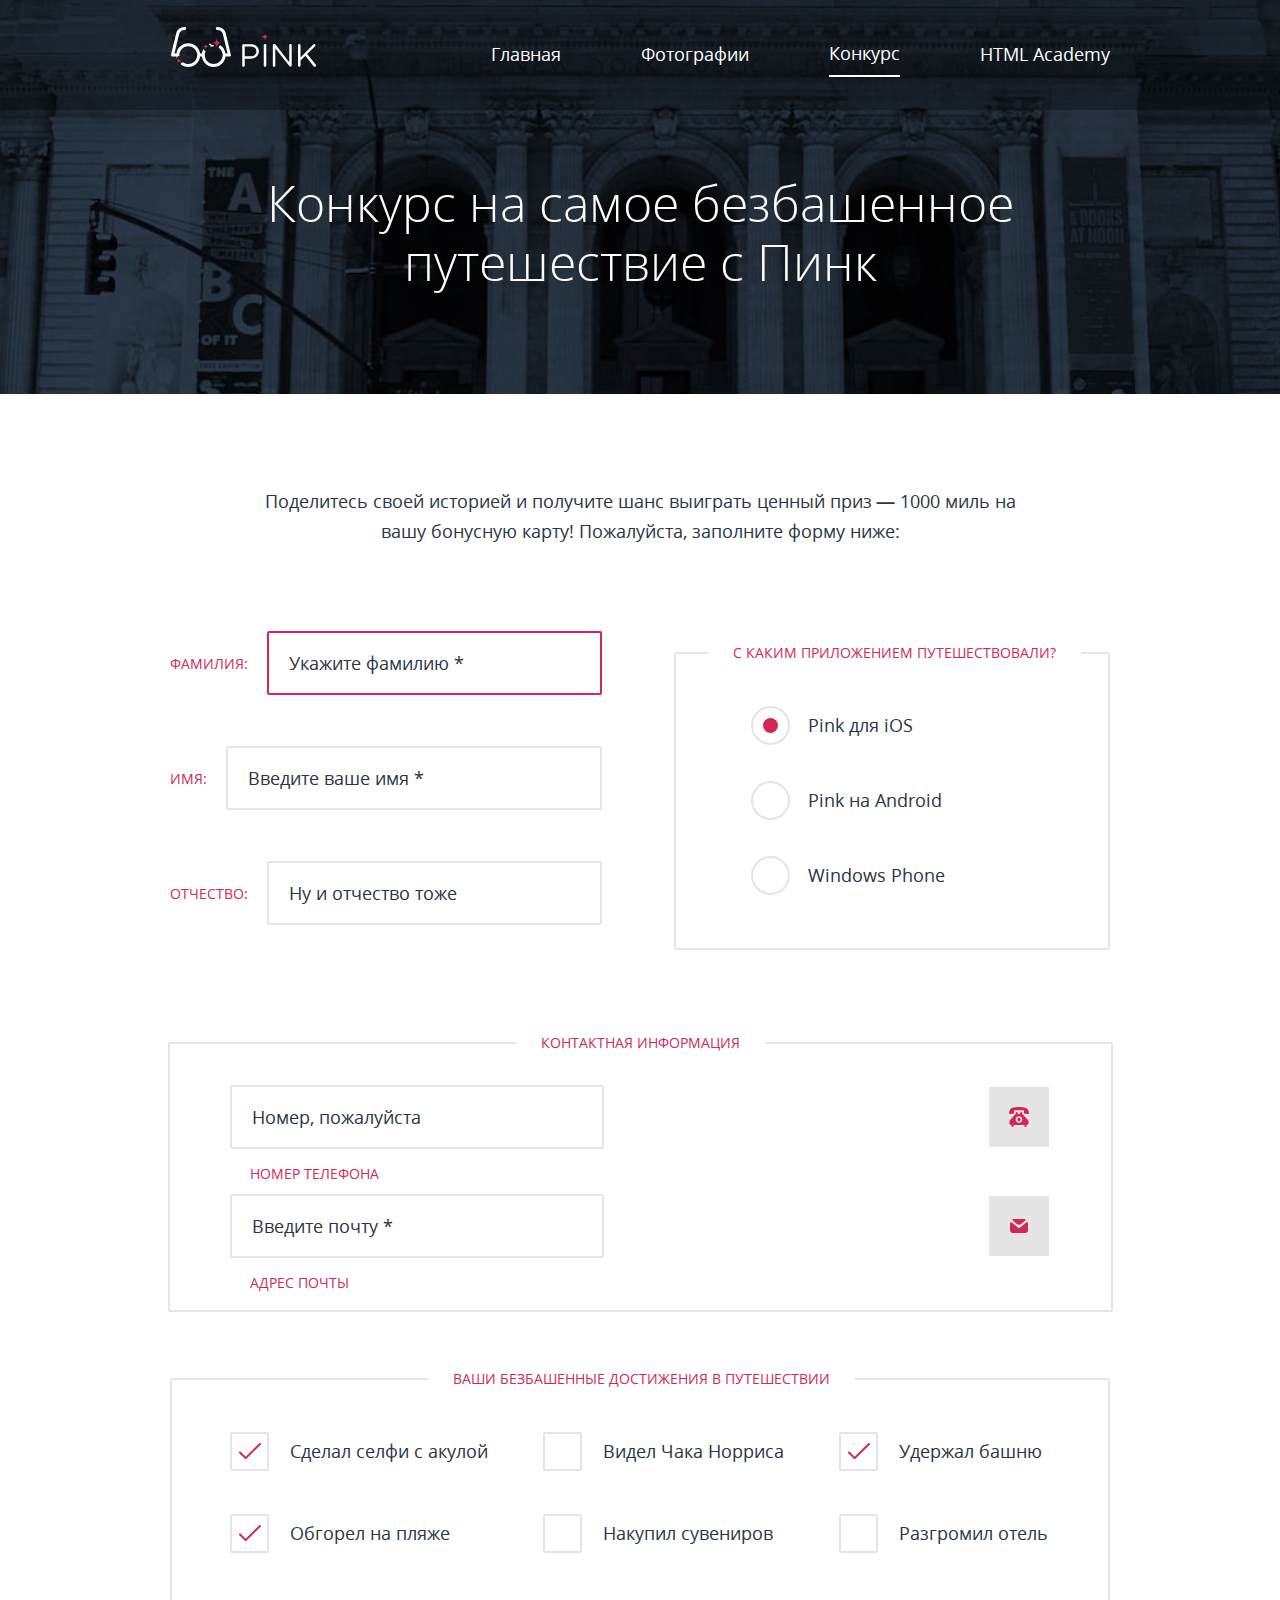
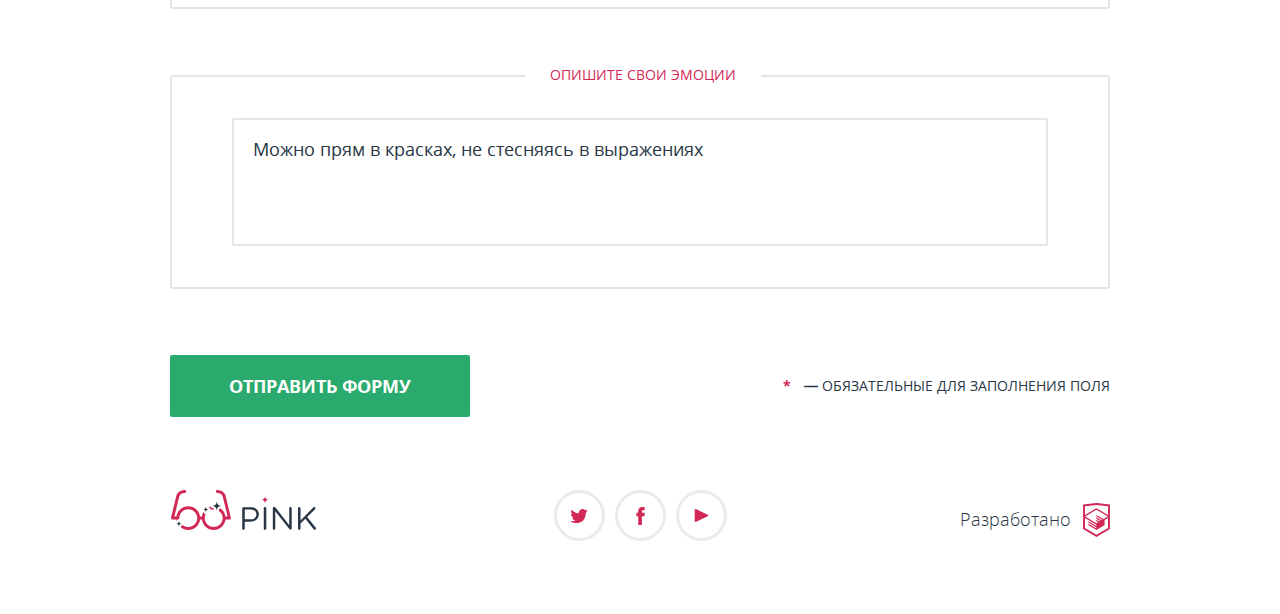
==== form.html @ 9f4f2ab7 "Add files via upload" ====
<!DOCTYPE html><html lang="ru"><head><meta charset="utf-8"><meta name="viewport" content="width=device-width,initial-scale=1"><title>HTML Academy: Пинк</title><link rel="stylesheet" href="css/style.css"></head><body><svg style="display: none;"><symbol id="icon-menu-cross" xmlns="http://www.w3.org/2000/svg" xmlns:xlink="http://www.w3.org/1999/xlink" viewBox="0 0 23.867 23.867" enable-background="new 0 0 23.867 23.867" xml:space="preserve"><path d="M15.087,11.933l8.56-8.559c0.293-0.293,0.293-0.768,0-1.061L21.554,0.22C21.414,0.079,21.223,0,21.023,0 c-0.199,0-0.391,0.079-0.529,0.22l-8.561,8.56l-8.56-8.56c-0.282-0.282-0.78-0.282-1.061,0L0.22,2.313 c-0.293,0.293-0.293,0.768,0,1.061l8.56,8.559l-8.56,8.559c-0.293,0.293-0.293,0.768,0,1.062l2.093,2.094 c0.141,0.142,0.331,0.22,0.53,0.22c0.199,0,0.39-0.078,0.53-0.22l8.561-8.56l8.56,8.56c0.141,0.142,0.332,0.22,0.53,0.22 c0.199,0,0.39-0.078,0.53-0.22l2.093-2.094c0.293-0.294,0.293-0.769,0-1.062L15.087,11.933z"/></symbol><symbol id="icon-menu-burger" xmlns="http://www.w3.org/2000/svg" xmlns:xlink="http://www.w3.org/1999/xlink" viewBox="0 0 49.945 24.007" enable-background="new 0 0 49.945 24.007" xml:space="preserve"><g id="miu"><g id="editor_list_view_hambuger_menu_glyph"><g><path id="path-1" d="M1.137,0C0.51,0,0,0.428,0,1.01v1.981c0,0.558,0.494,1.01,1.139,1.01h47.671 c0.628,0,1.138-0.428,1.138-1.01V1.01c0-0.558-0.494-1.01-1.138-1.01H1.137z M1.137,10.003C0.51,10.003,0,10.431,0,11.013v1.98 c0,0.557,0.494,1.01,1.139,1.01h47.671c0.628,0,1.138-0.428,1.138-1.01v-1.98c0-0.558-0.494-1.01-1.138-1.01H1.137z M1.137,20.005C0.51,20.005,0,20.434,0,21.016v1.981c0,0.557,0.494,1.01,1.139,1.01h47.671c0.628,0,1.138-0.428,1.138-1.01 v-1.981c0-0.558-0.494-1.011-1.138-1.011H1.137z"/></g><g><path id="path-1_1_" d="M1.137,0C0.51,0,0,0.428,0,1.01v1.981c0,0.558,0.494,1.01,1.139,1.01h47.671 c0.628,0,1.138-0.428,1.138-1.01V1.01c0-0.558-0.494-1.01-1.138-1.01H1.137z M1.137,10.003C0.51,10.003,0,10.431,0,11.013v1.98 c0,0.557,0.494,1.01,1.139,1.01h47.671c0.628,0,1.138-0.428,1.138-1.01v-1.98c0-0.558-0.494-1.01-1.138-1.01H1.137z M1.137,20.005C0.51,20.005,0,20.434,0,21.016v1.981c0,0.557,0.494,1.01,1.139,1.01h47.671c0.628,0,1.138-0.428,1.138-1.01 v-1.981c0-0.558-0.494-1.011-1.138-1.011H1.137z"/></g></g></g></symbol><symbol id="logo-pink-blue-desktop" xmlns="http://www.w3.org/2000/svg" xmlns:xlink="http://www.w3.org/1999/xlink" viewBox="0 0 146.3 40.375" enable-background="new 0 0 146.3 40.375" xml:space="preserve"><g><path d="M71.874,18.661c0-0.708,0.58-1.288,1.256-1.288h7.18c5.087,0,8.436,2.704,8.436,7.146v0.063 c0,4.86-4.057,7.373-8.854,7.373h-5.475v6.825c0,0.708-0.58,1.287-1.289,1.287c-0.676,0-1.256-0.58-1.256-1.287L71.874,18.661 L71.874,18.661z M79.988,29.641c3.734,0,6.182-1.996,6.182-4.959v-0.062c0-3.221-2.414-4.894-6.053-4.894h-5.699v9.917h5.57V29.641 z"/><path d="M93.603,18.5c0-0.708,0.579-1.288,1.255-1.288c0.709,0,1.288,0.58,1.288,1.288v20.283 c0,0.708-0.579,1.287-1.288,1.287c-0.676,0-1.255-0.579-1.255-1.287V18.5z"/><path d="M102.744,18.532c0-0.676,0.58-1.256,1.256-1.256h0.354c0.58,0,0.935,0.29,1.288,0.74l13.684,17.45V18.468 c0-0.676,0.547-1.256,1.256-1.256c0.676,0,1.225,0.58,1.225,1.256v20.349c0,0.677-0.48,1.19-1.158,1.19h-0.129 c-0.548,0-0.936-0.321-1.318-0.772l-13.976-17.867v17.449c0,0.677-0.547,1.257-1.257,1.257c-0.676,0-1.223-0.58-1.223-1.257V18.532 H102.744z"/><path d="M128.173,18.5c0-0.708,0.58-1.288,1.257-1.288c0.708,0,1.286,0.58,1.286,1.288v12.331l12.848-13.168 c0.29-0.257,0.579-0.451,0.998-0.451c0.676,0,1.225,0.612,1.225,1.256c0,0.354-0.162,0.644-0.42,0.901l-7.984,7.92l8.564,10.561 c0.225,0.291,0.354,0.547,0.354,0.936c0,0.676-0.577,1.288-1.285,1.288c-0.482,0-0.807-0.259-1.03-0.58l-8.401-10.464l-4.863,4.861 v4.895c0,0.708-0.578,1.288-1.286,1.288c-0.677,0-1.257-0.58-1.257-1.288V18.5H128.173z"/></g><path fill="#D22856" d="M98.498,9.875c-2.002,0-3.623-1.623-3.623-3.624c0,2.001-1.623,3.624-3.625,3.624 c2.002,0,3.625,1.623,3.625,3.624C94.875,11.498,96.496,9.875,98.498,9.875z"/><g><path fill="#D22856" d="M43.094,19.313c0.246,0,0.489,0.014,0.73,0.033c-0.437-0.728-1.227-1.221-2.136-1.221 c-0.877,0-1.614-0.568-1.884-1.354c-0.727,0.208-1.425,0.482-2.089,0.816c0.062,0.017,0.122,0.038,0.188,0.038c1.104,0,2,0.896,2,2 c0,0.096-0.015,0.188-0.028,0.281C40.875,19.524,41.959,19.313,43.094,19.313z"/><path fill="#D22856" d="M60.462,28.016c-0.002-0.009-5.175-21.365-5.175-21.365C54.926,4.303,52.694,0,46.688,0 c-0.829,0-1.5,0.671-1.5,1.5s0.671,1.5,1.5,1.5c4.856,0,5.575,3.729,5.639,4.143l4.767,19.701h-2.073 c-0.445-3.557-2.453-6.628-5.305-8.522c-0.897,0.379-1.529,1.269-1.529,2.303c0,0.088-0.015,0.171-0.026,0.256 c1.991,1.358,3.415,3.489,3.829,5.965c0.082,0.488,0.135,0.987,0.135,1.5c0,0.512-0.053,1.012-0.135,1.5 c-0.716,4.271-4.421,7.53-8.896,7.53c-4.475,0-8.181-3.259-8.896-7.53c-0.082-0.488-0.135-0.988-0.135-1.5 c0-0.513,0.053-1.012,0.135-1.5c0.147-0.879,0.427-1.712,0.808-2.484c-1.034-0.077-1.852-0.932-1.852-1.984 c0-0.189-0.077-0.357-0.192-0.488c-0.938,1.469-1.569,3.149-1.795,4.957h-1.82c-0.741-5.927-5.802-10.531-11.927-10.531 S6.235,20.917,5.493,26.844H3.42L8.187,7.143C8.25,6.729,8.97,3,13.826,3c0.829,0,1.5-0.671,1.5-1.5S14.655,0,13.826,0 C7.82,0,5.588,4.303,5.227,6.651c0,0-5.173,21.356-5.175,21.365c-0.266,1.109,0.531,1.826,1.426,1.826 c0.012,0,0.023,0.004,0.036,0.004h3.982c0.079,0.629,0.215,1.237,0.387,1.831c0.059-0.106,0.102-0.224,0.102-0.354 c0-1.104,0.896-2,2-2c0.166,0,0.324,0.024,0.478,0.062c-0.043-0.343-0.074-0.688-0.074-1.042c0-0.512,0.053-1.011,0.135-1.5 c0.715-4.271,4.421-7.531,8.896-7.531s8.18,3.26,8.896,7.531c0.082,0.489,0.135,0.988,0.135,1.5s-0.053,1.012-0.135,1.5 c-0.715,4.272-4.421,7.531-8.896,7.531c-2.022,0-3.883-0.67-5.386-1.794c-0.35,0.302-0.8,0.491-1.299,0.491 c-0.413,0-0.749,0.336-0.749,0.748c0,0.289-0.065,0.563-0.176,0.812c2.075,1.708,4.722,2.743,7.614,2.743 c6.125,0,11.185-4.604,11.927-10.529h1.814c0.742,5.926,5.802,10.529,11.927,10.529s11.186-4.604,11.927-10.529H59 c0.012,0,0.023-0.005,0.036-0.005C59.931,29.842,60.728,29.125,60.462,28.016z"/></g><g><g><path d="M50.686,16.125c-2.485,0-4.499-2.014-4.499-4.499c0,2.485-2.014,4.499-4.499,4.499 c2.485,0,4.499,2.014,4.499,4.499C46.187,18.139,48.2,16.125,50.686,16.125z"/></g></g><g><g><path d="M37.904,19.626c-1.519,0-2.749-1.23-2.749-2.749c0,1.519-1.23,2.749-2.749,2.749 c1.519,0,2.749,1.229,2.749,2.749C35.155,20.855,36.386,19.626,37.904,19.626z"/></g></g><g><g><path d="M10.734,34.072c-1.519,0-2.749-1.23-2.749-2.75c0,1.52-1.23,2.75-2.749,2.75 c1.519,0,2.749,1.229,2.749,2.748C7.985,35.303,9.215,34.072,10.734,34.072z"/></g></g></symbol><symbol id="logo-pink-blue-mobile" xmlns="http://www.w3.org/2000/svg" xmlns:xlink="http://www.w3.org/1999/xlink" viewBox="0 0 146.3 40.375" enable-background="new 0 0 146.3 40.375" xml:space="preserve"><g><path d="M71.874,18.661c0-0.708,0.58-1.288,1.256-1.288h7.18c5.087,0,8.436,2.704,8.436,7.146v0.063 c0,4.86-4.057,7.373-8.854,7.373h-5.475v6.825c0,0.708-0.58,1.287-1.289,1.287c-0.676,0-1.256-0.58-1.256-1.287L71.874,18.661 L71.874,18.661z M79.988,29.641c3.734,0,6.182-1.996,6.182-4.959v-0.062c0-3.221-2.414-4.894-6.053-4.894h-5.699v9.917h5.57V29.641 z"/><path d="M93.603,18.5c0-0.708,0.579-1.288,1.255-1.288c0.709,0,1.288,0.58,1.288,1.288v20.283 c0,0.708-0.579,1.287-1.288,1.287c-0.676,0-1.255-0.579-1.255-1.287V18.5z"/><path d="M102.744,18.532c0-0.676,0.58-1.256,1.256-1.256h0.354c0.58,0,0.935,0.29,1.288,0.74l13.684,17.45V18.468 c0-0.676,0.547-1.256,1.256-1.256c0.676,0,1.225,0.58,1.225,1.256v20.349c0,0.677-0.48,1.19-1.158,1.19h-0.129 c-0.548,0-0.936-0.321-1.318-0.772l-13.976-17.867v17.449c0,0.677-0.547,1.257-1.257,1.257c-0.676,0-1.223-0.58-1.223-1.257V18.532 H102.744z"/><path d="M128.173,18.5c0-0.708,0.58-1.288,1.257-1.288c0.708,0,1.286,0.58,1.286,1.288v12.331l12.848-13.16 c0.29-0.257,0.579-0.451,0.998-0.451c0.676,0,1.225,0.612,1.225,1.256c0,0.354-0.162,0.644-0.42,0.901l-7.984,7.92l8.564,10.561 c0.225,0.291,0.354,0.547,0.354,0.936c0,0.676-0.577,1.288-1.285,1.288c-0.482,0-0.807-0.259-1.03-0.58l-8.401-10.464l-4.863,4.861 v4.895c0,0.708-0.578,1.288-1.286,1.288c-0.677,0-1.257-0.58-1.257-1.288V18.5H128.173z"/></g><path d="M60.498,28.266"/><path fill="#D22856" d="M60.462,28.016c-0.002-0.009-5.175-21.365-5.175-21.365C54.926,4.303,52.694,0,46.688,0 c-0.829,0-1.5,0.671-1.5,1.5s0.671,1.5,1.5,1.5c4.856,0,5.575,3.729,5.639,4.143l4.767,19.701h-2.073 c-0.742-5.927-5.802-10.531-11.927-10.531s-11.186,4.604-11.927,10.531h-1.82c-0.741-5.927-5.802-10.531-11.927-10.531 S6.235,20.917,5.493,26.844H3.42L8.187,7.143C8.25,6.729,8.97,3,13.826,3c0.829,0,1.5-0.671,1.5-1.5S14.655,0,13.826,0 C7.82,0,5.588,4.303,5.227,6.651c0,0-5.173,21.356-5.175,21.365c-0.266,1.109,0.531,1.826,1.426,1.826 c0.012,0,0.023,0.004,0.036,0.004h3.982c0.741,5.926,5.802,10.53,11.927,10.53s11.185-4.604,11.927-10.53h1.814 c0.742,5.926,5.802,10.53,11.927,10.53s11.186-4.604,11.927-10.53H59c0.012,0,0.023-0.004,0.036-0.004 C59.931,29.842,60.728,29.125,60.462,28.016z M26.315,29.844c-0.715,4.272-4.421,7.531-8.896,7.531s-8.18-3.259-8.896-7.531 c-0.082-0.488-0.135-0.988-0.135-1.5s0.053-1.011,0.135-1.5c0.715-4.271,4.421-7.531,8.896-7.531s8.18,3.26,8.896,7.531 c0.082,0.489,0.135,0.988,0.135,1.5S26.397,29.355,26.315,29.844z M51.99,29.844c-0.716,4.272-4.421,7.531-8.896,7.531 c-4.475,0-8.181-3.259-8.896-7.531c-0.082-0.488-0.135-0.988-0.135-1.5s0.053-1.011,0.135-1.5c0.716-4.271,4.421-7.531,8.896-7.531 c4.475,0,8.181,3.26,8.896,7.531c0.082,0.489,0.135,0.988,0.135,1.5S52.072,29.355,51.99,29.844z"/></symbol><symbol id="logo-pink-white-desktop" xmlns="http://www.w3.org/2000/svg" xmlns:xlink="http://www.w3.org/1999/xlink" viewBox="0 0 146.3 40.375" enable-background="new 0 0 146.3 40.375" xml:space="preserve"><g><path d="M71.874,18.661c0-0.708,0.58-1.288,1.256-1.288h7.18c5.087,0,8.436,2.704,8.436,7.146v0.064 c0,4.861-4.057,7.373-8.854,7.373h-5.475v6.825c0,0.708-0.58,1.288-1.288,1.288c-0.676,0-1.256-0.58-1.256-1.288V18.661z M79.988,29.641c3.734,0,6.182-1.996,6.182-4.959v-0.063c0-3.22-2.414-4.894-6.053-4.894h-5.699v9.917H79.988L79.988,29.641z"/><path d="M93.603,18.5c0-0.708,0.579-1.288,1.255-1.288c0.709,0,1.288,0.58,1.288,1.288v20.283 c0,0.708-0.579,1.287-1.288,1.287c-0.676,0-1.255-0.579-1.255-1.287V18.5z"/><path d="M102.744,18.532c0-0.676,0.58-1.256,1.256-1.256h0.354c0.58,0,0.935,0.29,1.288,0.74l13.684,17.45V18.468 c0-0.676,0.547-1.256,1.256-1.256c0.676,0,1.224,0.58,1.224,1.256v20.349c0,0.676-0.481,1.19-1.158,1.19h-0.129c-0.548,0-0.935-0.321-1.319-0.772l-13.975-17.868v17.45c0,0.676-0.547,1.256-1.256,1.256c-0.676,0-1.223-0.58-1.223-1.256V18.532 H102.744z"/><path d="M128.173,18.5c0-0.708,0.58-1.288,1.257-1.288c0.708,0,1.286,0.58,1.286,1.288v12.331l12.848-13.168 c0.29-0.257,0.579-0.451,0.998-0.451c0.676,0,1.225,0.612,1.225,1.256c0,0.354-0.162,0.644-0.42,0.901l-7.984,7.92l8.564,10.561 c0.225,0.291,0.354,0.547,0.354,0.935c0,0.676-0.578,1.288-1.286,1.288c-0.483,0-0.806-0.258-1.03-0.58l-8.402-10.463l-4.863,4.861 v4.894c0,0.708-0.578,1.288-1.286,1.288c-0.677,0-1.257-0.58-1.257-1.288V18.5H128.173z"/></g><path fill="#D22856" d="M98.498,9.875c-2.002,0-3.623-1.623-3.623-3.624c0,2.001-1.623,3.624-3.625,3.624 c2.002,0,3.625,1.623,3.625,3.624C94.875,11.498,96.496,9.875,98.498,9.875z"/><g><path d="M43.094,19.313c0.246,0,0.489,0.014,0.73,0.033c-0.437-0.728-1.227-1.221-2.136-1.221 c-0.877,0-1.614-0.568-1.884-1.354c-0.727,0.208-1.425,0.482-2.089,0.816c0.062,0.017,0.122,0.038,0.188,0.038c1.104,0,2,0.896,2,2 c0,0.096-0.015,0.188-0.028,0.281C40.875,19.524,41.959,19.313,43.094,19.313z"/><path d="M60.462,28.016c-0.002-0.009-5.175-21.365-5.175-21.365C54.926,4.303,52.694,0,46.688,0 c-0.829,0-1.5,0.671-1.5,1.5s0.671,1.5,1.5,1.5c4.856,0,5.575,3.729,5.639,4.143l4.767,19.701h-2.073 c-0.445-3.557-2.453-6.628-5.305-8.522c-0.897,0.379-1.529,1.269-1.529,2.303c0,0.088-0.015,0.171-0.026,0.256 c1.991,1.358,3.415,3.489,3.829,5.964c0.082,0.489,0.135,0.988,0.135,1.5s-0.053,1.012-0.135,1.5 c-0.716,4.272-4.421,7.531-8.896,7.531c-4.475,0-8.181-3.259-8.896-7.531c-0.082-0.488-0.135-0.988-0.135-1.5 s0.053-1.011,0.135-1.5c0.147-0.878,0.427-1.711,0.808-2.483c-1.034-0.078-1.852-0.932-1.852-1.985 c0-0.189-0.077-0.357-0.192-0.489c-0.938,1.469-1.569,3.15-1.795,4.958h-1.82c-0.741-5.927-5.802-10.531-11.927-10.531 S6.235,20.917,5.493,26.844H3.42L8.187,7.143C8.25,6.729,8.97,3,13.826,3c0.829,0,1.5-0.671,1.5-1.5S14.655,0,13.826,0 C7.82,0,5.588,4.303,5.227,6.651c0,0-5.173,21.356-5.175,21.365c-0.266,1.109,0.531,1.826,1.426,1.826 c0.012,0,0.023,0.004,0.036,0.004h3.982c0.079,0.628,0.215,1.237,0.387,1.831c0.059-0.106,0.102-0.224,0.102-0.354 c0-1.104,0.896-2,2-2c0.166,0,0.324,0.025,0.478,0.063c-0.043-0.343-0.074-0.688-0.074-1.042c0-0.512,0.053-1.011,0.135-1.5 c0.715-4.271,4.421-7.531,8.896-7.531s8.18,3.26,8.896,7.531c0.082,0.489,0.135,0.988,0.135,1.5s-0.053,1.012-0.135,1.5 c-0.715,4.272-4.421,7.531-8.896,7.531c-2.022,0-3.883-0.67-5.386-1.794c-0.35,0.302-0.8,0.491-1.299,0.491 c-0.413,0-0.749,0.336-0.749,0.748c0,0.29-0.065,0.564-0.176,0.812c2.075,1.708,4.722,2.743,7.614,2.743 c6.125,0,11.185-4.604,11.927-10.53h1.814c0.742,5.926,5.802,10.53,11.927,10.53s11.186-4.604,11.927-10.53H59 c0.012,0,0.023-0.004,0.036-0.004C59.931,29.842,60.728,29.125,60.462,28.016z"/></g><g><g><path fill="#D22856" d="M50.686,16.125c-2.485,0-4.499-2.014-4.499-4.499c0,2.485-2.014,4.499-4.499,4.499 c2.485,0,4.499,2.014,4.499,4.499C46.187,18.139,48.2,16.125,50.686,16.125z"/></g></g><g><g><path fill="#D22856" d="M37.904,19.626c-1.519,0-2.749-1.23-2.749-2.749c0,1.519-1.23,2.749-2.749,2.749 c1.519,0,2.749,1.229,2.749,2.749C35.155,20.855,36.386,19.626,37.904,19.626z"/></g></g><g><g><path fill="#D22856" d="M10.734,34.072c-1.519,0-2.749-1.23-2.749-2.75c0,1.52-1.23,2.75-2.749,2.75 c1.519,0,2.749,1.229,2.749,2.748C7.985,35.303,9.215,34.072,10.734,34.072z"/></g></g></symbol><symbol id="logo-pink-white-mobile" xmlns="http://www.w3.org/2000/svg" xmlns:xlink="http://www.w3.org/1999/xlink" viewBox="0 0 74.426 22.859" enable-background="new 0 0 74.426 22.859" xml:space="preserve"><g><path d="M0,1.449c0-0.708,0.58-1.288,1.256-1.288h7.18c5.087,0,8.436,2.704,8.436,7.147v0.064 c0,4.861-4.057,7.373-8.854,7.373H2.544v6.825c0,0.708-0.58,1.288-1.288,1.288C0.58,22.859,0,22.279,0,21.571V1.449z M8.114,12.428 c3.734,0,6.182-1.996,6.182-4.958V7.405c0-3.22-2.415-4.894-6.054-4.894H2.544v9.917H8.114z"/><path d="M21.729,1.288C21.729,0.58,22.308,0,22.983,0c0.709,0,1.288,0.58,1.288,1.288v20.283 c0,0.708-0.579,1.288-1.288,1.288c-0.676,0-1.255-0.58-1.255-1.288V1.288z"/><path d="M30.87,1.32c0-0.676,0.579-1.256,1.256-1.256h0.354c0.58,0,0.934,0.29,1.288,0.74l13.684,17.45V1.256 C47.451,0.58,47.998,0,48.707,0c0.676,0,1.223,0.58,1.223,1.256v20.348c0,0.676-0.482,1.191-1.158,1.191h-0.129 c-0.548,0-0.934-0.322-1.32-0.772L33.349,4.153v17.45c0,0.676-0.547,1.256-1.255,1.256c-0.677,0-1.224-0.58-1.224-1.256V1.32z"/><path d="M56.3,1.288C56.3,0.58,56.879,0,57.556,0c0.708,0,1.287,0.58,1.287,1.288v12.331L71.689,0.451 C71.979,0.193,72.269,0,72.688,0c0.676,0,1.224,0.612,1.224,1.256c0,0.354-0.161,0.644-0.419,0.901l-7.984,7.92l8.564,10.561 c0.225,0.29,0.354,0.547,0.354,0.934c0,0.676-0.579,1.288-1.287,1.288c-0.483,0-0.806-0.258-1.03-0.58l-8.403-10.463l-4.862,4.861 v4.894c0,0.708-0.579,1.288-1.287,1.288c-0.677,0-1.256-0.58-1.256-1.288V1.288z"/></g></symbol><symbol id="logo-pink-white-tablet" viewBox="0 0 146.3 40.375" enable-background="new 0 0 146.3 40.375" xml:space="preserve"><g><path d="M71.874,18.661c0-0.708,0.58-1.288,1.256-1.288h7.18c5.087,0,8.436,2.704,8.436,7.146v0.064 c0,4.861-4.057,7.373-8.854,7.373h-5.475v6.825c0,0.708-0.58,1.288-1.288,1.288c-0.676,0-1.256-0.58-1.256-1.288V18.661z M79.988,29.641c3.734,0,6.182-1.996,6.182-4.959v-0.063c0-3.22-2.414-4.894-6.053-4.894h-5.699v9.917H79.988L79.988,29.641z"/><path d="M93.603,18.5c0-0.708,0.579-1.288,1.255-1.288c0.709,0,1.288,0.58,1.288,1.288v20.283 c0,0.708-0.579,1.287-1.288,1.287c-0.676,0-1.255-0.579-1.255-1.287V18.5z"/><path d="M102.744,18.532c0-0.676,0.58-1.256,1.256-1.256h0.354c0.58,0,0.935,0.29,1.288,0.74l13.684,17.45V18.468 c0-0.676,0.547-1.256,1.256-1.256c0.676,0,1.224,0.58,1.224,1.256v20.349c0,0.676-0.481,1.19-1.158,1.19h-0.129c-0.548,0-0.935-0.321-1.319-0.772l-13.975-17.868v17.45c0,0.676-0.547,1.256-1.256,1.256c-0.676,0-1.223-0.58-1.223-1.256V18.532 H102.744z"/><path d="M128.173,18.5c0-0.708,0.58-1.288,1.257-1.288c0.708,0,1.286,0.58,1.286,1.288v12.331l12.848-13.168 c0.29-0.257,0.579-0.451,0.998-0.451c0.676,0,1.225,0.612,1.225,1.256c0,0.354-0.162,0.644-0.42,0.901l-7.984,7.92l8.564,10.561 c0.225,0.291,0.354,0.547,0.354,0.935c0,0.676-0.578,1.288-1.286,1.288c-0.483,0-0.806-0.258-1.03-0.58l-8.402-10.463l-4.863,4.861 v4.894c0,0.708-0.578,1.288-1.286,1.288c-0.677,0-1.257-0.58-1.257-1.288V18.5H128.173z"/></g><path d="M60.498,28.266"/><path d="M60.462,28.016c-0.002-0.009-5.175-21.365-5.175-21.365C54.926,4.303,52.694,0,46.688,0 c-0.829,0-1.5,0.671-1.5,1.5s0.671,1.5,1.5,1.5c4.856,0,5.575,3.729,5.639,4.143l4.767,19.701h-2.073 c-0.742-5.927-5.802-10.531-11.927-10.531s-11.186,4.604-11.927,10.531h-1.82c-0.741-5.927-5.802-10.531-11.927-10.531 S6.235,20.917,5.493,26.844H3.42L8.187,7.143C8.25,6.729,8.97,3,13.826,3c0.829,0,1.5-0.671,1.5-1.5S14.655,0,13.826,0 C7.82,0,5.588,4.303,5.227,6.651c0,0-5.173,21.356-5.175,21.365c-0.266,1.109,0.531,1.826,1.426,1.826 c0.012,0,0.023,0.004,0.036,0.004h3.982c0.741,5.926,5.802,10.53,11.927,10.53s11.185-4.604,11.927-10.53h1.814 c0.742,5.926,5.802,10.53,11.927,10.53s11.186-4.604,11.927-10.53H59c0.012,0,0.023-0.004,0.036-0.004 C59.931,29.842,60.728,29.125,60.462,28.016z M26.315,29.844c-0.715,4.272-4.421,7.531-8.896,7.531c-4.475,0-8.18-3.259-8.896-7.531 c-0.082-0.488-0.135-0.988-0.135-1.5s0.053-1.011,0.135-1.5c0.715-4.271,4.421-7.531,8.896-7.531c4.475,0,8.18,3.26,8.896,7.531 c0.082,0.489,0.135,0.988,0.135,1.5S26.397,29.355,26.315,29.844z M51.99,29.844c-0.716,4.272-4.421,7.531-8.896,7.531 c-4.475,0-8.181-3.259-8.896-7.531c-0.082-0.488-0.135-0.988-0.135-1.5s0.053-1.011,0.135-1.5c0.716-4.271,4.421-7.531,8.896-7.531 c4.475,0,8.181,3.26,8.896,7.531c0.082,0.489,0.135,0.988,0.135,1.5S52.072,29.355,51.99,29.844z"/></symbol><symbol id="logo-apple" viewBox="0 0 46.21 56.753" enable-background="new 0 0 46.21 56.753" xml:space="preserve"><path fill="#FFFFFF" d="M38.593,30.15c0.081,8.59,7.535,11.447,7.617,11.483c-0.062,0.202-1.19,4.073-3.927,8.072 c-2.365,3.457-4.82,6.901-8.688,6.973c-3.799,0.07-5.021-2.253-9.365-2.253c-4.344,0-5.702,2.182-9.298,2.32 c-3.733,0.142-6.576-3.739-8.961-7.184c-4.875-7.046-8.598-19.91-3.597-28.593c2.484-4.313,6.925-7.043,11.743-7.114 c3.666-0.069,7.126,2.466,9.366,2.466c2.241,0,6.444-3.049,10.865-2.601c1.85,0.077,7.044,0.747,10.38,5.629 C44.459,19.519,38.531,22.971,38.593,30.15 M31.453,9.062C33.435,6.662,34.769,3.323,34.405,0c-2.857,0.115-6.312,1.904-8.36,4.302 c-1.837,2.123-3.445,5.521-3.011,8.778C26.218,13.326,29.47,11.461,31.453,9.062"/></symbol><symbol id="logo-android" viewBox="0 0 42.084 47.041" enable-background="new 0 0 42.084 47.041" xml:space="preserve"><path fill="#A4C639" d="M34.144,14.009H7.945c-0.009,0.11-0.018,0.22-0.018,0.333v18.755c0,1.926,1.457,3.49,3.316,3.627v7.43 c0,1.594,1.291,2.885,2.885,2.885c1.593,0,2.885-1.291,2.885-2.885v-7.42h8.058v7.42c0,1.594,1.291,2.885,2.885,2.885 c1.595,0,2.886-1.291,2.886-2.885v-7.434c1.858-0.137,3.315-1.701,3.315-3.627V14.342C34.157,14.229,34.153,14.119,34.144,14.009z"/><path id="c-4-9-2-9-2-9" fill="#A4C639" d="M2.886,15.679L2.886,15.679c1.593,0,2.886,1.292,2.886,2.885v12.378 c0,1.595-1.292,2.886-2.886,2.886l0,0C1.292,33.828,0,32.537,0,30.942V18.564C0,16.97,1.292,15.679,2.886,15.679z"/><path id="c-4-1-7-3-8-4" fill="#A4C639" d="M39.198,15.679L39.198,15.679c1.595,0,2.886,1.292,2.886,2.885v12.378 c0,1.595-1.291,2.886-2.886,2.886l0,0c-1.594,0-2.885-1.291-2.885-2.886V18.564C36.313,16.97,37.604,15.679,39.198,15.679z"/><path fill="#A4C639" d="M8.03,11.967h26.026c-0.039-2.783-1.234-5.322-3.187-7.275l2.446-4.235c0.082-0.146,0.031-0.331-0.112-0.415 c-0.146-0.084-0.331-0.034-0.415,0.111L30.416,4.26c-2.052-1.853-6.249-3.4-9.374-3.4l0,0c-3.016,0-7.322,1.547-9.374,3.4 L9.296,0.152C9.213,0.007,9.027-0.042,8.881,0.041C8.736,0.125,8.686,0.311,8.77,0.456l2.445,4.235 C9.265,6.645,8.068,9.184,8.03,11.967z M25.323,6.804c-0.002-0.805,0.664-1.46,1.488-1.462c0.826-0.002,1.494,0.648,1.498,1.454 c0,0.002,0,0.005,0,0.008c0.002,0.805-0.664,1.46-1.49,1.462c-0.823,0.002-1.493-0.649-1.496-1.454 C25.323,6.81,25.323,6.807,25.323,6.804z M14.18,6.804c-0.001-0.805,0.665-1.46,1.489-1.462c0.824-0.002,1.494,0.648,1.497,1.454 c0,0.002,0,0.005,0,0.008c0.002,0.805-0.664,1.46-1.488,1.462c-0.825,0.002-1.495-0.649-1.498-1.454 C14.18,6.81,14.18,6.807,14.18,6.804z"/></symbol><symbol id="logo-microsoft" viewBox="0 0 43.922 41.992" enable-background="new 0 0 43.922 41.992" xml:space="preserve"><g><path id="path5058" fill="#F05423" d="M20.874,19.953H0V0h20.874V19.953z"/><path id="path5060" fill="#84C441" d="M43.922,19.953H23.049V0h20.873V19.953z"/><path id="path5062" fill="#2DABE2" d="M20.873,41.992H0V22.04h20.873V41.992z"/><path id="path5064" fill="#F9BC15" d="M43.922,41.992H23.049V22.04h20.873V41.992z"/></g></symbol><symbol id="icon-yes" fill="#3dc644" xmlns="http://www.w3.org/2000/svg" xmlns:xlink="http://www.w3.org/1999/xlink" viewBox="-82.357 4.875 21.698 16.09" enable-background="new -82.357 4.875 21.698 16.09" xml:space="preserve"><path d="M-60.953,5.167c-0.391-0.391-1.023-0.391-1.414,0L-75.75,18.551l-4.9-4.9c-0.391-0.391-1.023-0.391-1.414,0 s-0.391,1.023,0,1.414l5.607,5.607c0.195,0.195,0.451,0.293,0.707,0.293s0.512-0.098,0.707-0.293l14.09-14.0 C-60.562,6.191-60.562,5.558-60.953,5.167z"/></symbol><symbol id="icon-no" fill="#f25b26" xmlns="http://www.w3.org/2000/svg" xmlns:xlink="http://www.w3.org/1999/xlink" viewBox="0 0 26.752 26.752" enable-background="new 0 0 26.752 26.752" xml:space="preserve"><path d="M15.497,13.376L26.312,2.562c0.586-0.585,0.586-1.535,0-2.121s-1.535-0.586-2.121,0L13.376,11.255L2.562,0.439 c-0.586-0.586-1.535-0.586-2.121,0c-0.586,0.585-0.586,1.535,0,2.121l10.814,10.815L0.439,24.19c-0.586,0.586-0.586,1.535,0,2.121 c0.293,0.293,0.677,0.439,1.061,0.439s0.768-0.146,1.061-0.439l10.815-10.814L24.19,26.312c0.293,0.293,0.677,0.439,1.061,0.439 s0.768-0.146,1.061-0.439c0.586-0.586,0.586-1.535,0-2.121L15.497,13.376z"/></symbol><symbol id="icon-quotes" xmlns="http://www.w3.org/2000/svg" xmlns:xlink="http://www.w3.org/1999/xlink" viewBox="0 0 78.672 63.789" enable-background="new 0 0 78.672 63.789" xml:space="preserve"><g><path d="M34.967,7.063L30.713,0C28.272,1.495,0,12.207,0,39.617c0,7.231,0.336,24.172,18.9,24.172 c11.187,0,13.94-10.279,13.94-13.584c0-21.977-21.382-14.177-21.382-14.177C11.458,17.957,31.263,9.184,34.967,7.063z"/></g><g><path d="M78.672,7.063L74.418,0c-2.44,1.495-30.713,12.207-30.713,39.617c0,7.231,0.337,24.172,18.9,24.172 c11.187,0,13.939-10.279,13.939-13.584c0-21.977-21.381-14.177-21.381-14.177C55.165,17.957,74.969,9.184,78.672,7.063z"/></g></symbol><symbol id="icon-review-arrow-left"><path d="M2.045,20.859L21.458,1.446c0.331-0.331,0.331-0.867,0-1.198c-0.33-0.331-0.867-0.331-1.197,0L0.248,20.261 c-0.331,0.33-0.331,0.867,0,1.197l20.013,20.013c0.164,0.165,0.382,0.248,0.599,0.248s0.434-0.083,0.599-0.248 c0.331-0.331,0.331-0.867,0-1.198L2.045,20.859z"/></symbol><symbol id="icon-review-arrow-right" xmlns:xlink="http://www.w3.org/1999/xlink" viewBox="0 0 21.706 41.719" enable-background="new 0 0 21.706 41.719" xml:space="preserve"><path d="M19.661,20.859L0.248,1.446c-0.331-0.331-0.331-0.867,0-1.198c0.33-0.331,0.867-0.331,1.197,0l20.013,20.012 c0.33,0.33,0.33,0.867,0,1.197L1.445,41.471c-0.164,0.165-0.382,0.248-0.599,0.248s-0.434-0.083-0.599-0.248 c-0.331-0.331-0.331-0.867,0-1.198L19.661,20.859z"/></symbol><symbol id="icon-twitter" xmlns="http://www.w3.org/2000/svg" xmlns:xlink="http://www.w3.org/1999/xlink" viewBox="0 0 17.5 14.663" enable-background="new 0 0 17.5 14.663" xml:space="preserve"><g id="W6EeEF_1_"><g><path fill="#d22856" clip-rule="evenodd" d="M11.283,0.153c1.736-0.485,3.074,0.263,3.685,1.151 c0.694-0.226,1.372-0.47,2.072-0.691c-0.004,0.841-0.538,1.478-0.883,1.727C16.861,2.506,17.5,1.86,17.5,1.86 c-0.175,0.976-1.035,1.746-1.611,1.977C15.65,10.429,12.617,14.793,5.507,14.66c-0.538,0,0.077,0-0.46,0 c-0.422,0-4.29-0.45-5.047-1.843c2.341,0.192,4.011-0.412,4.835-1.15c-0.989-0.293-2.761-0.464-3.07-2.881 c0.362,0.105,0.583,0.223,1.228,0.117C1.757,8.067,0.385,7.366,0.461,5.218c0.294,0.32,1.1,0.523,1.381,0.461 c-0.725-0.235-2.03-3.281-0.921-4.836C2.794,2.654,4.769,4.364,8.29,4.528C8.506,2.288,9.461,0.787,11.283,0.153z"/></g></g></symbol><symbol id="icon-facebook" xmlns="http://www.w3.org/2000/svg" xmlns:xlink="http://www.w3.org/1999/xlink" viewBox="0 0 8.673 18.944" enable-background="new 0 0 8.673 18.944" xml:space="preserve"><path fill="#d22856" d="M6.275,3.357c0.799,0,1.599,0,2.398,0c0-1.119,0-2.238,0-3.357c-0.959,0-1.92,0-2.878,0C2.656,0.181,1.54,2.387,1.948,6.115 H0v3.517h1.958c0,3.104,0,6.208,0,9.312c1.279,0,2.558,0,3.837,0c0-3.104,0-6.208,0-9.312h2.857V6.115H5.786 C5.765,5.07,5.75,3.709,6.275,3.357z"/></symbol><symbol id="icon-youtube" xmlns="http://www.w3.org/2000/svg" xmlns:xlink="http://www.w3.org/1999/xlink" viewBox="0 0 14.64 13.96" enable-background="new 0 0 14.64 13.96" xml:space="preserve"><path fill="#d22856" d="M1.775,13.78C0.799,14.257,0,13.758,0,12.671V1.29c0-1.088,0.799-1.585,1.775-1.109l12.133,5.932 c0.975,0.478,0.975,1.258,0,1.736L1.775,13.78z"/></symbol><symbol id="logo-htmlacademy" viewBox="0 0 26.943 34.09" enable-background="new 0 0 26.943 34.09" xml:space="preserve"><path d="M13.62,0.017L13.472,0L0,1.412v24.661l13.472,8.017l13.43-7.99l0.042-0.026V1.412L13.62,0.017z M25.019,12.127L13.495,5.334 l-0.001-0.104L13.407,5.28l-0.088-0.056v0.109L1.925,12.118V3.147l11.547-1.212l11.547,1.212V12.127z M13.405,6.787L24.923,13.5 l-4.479,2.64l-7.093-4.221l-0.013,1.415l5.904,3.513l-0.86,0.507l-5.031-2.992l-0.013,1.415l3.827,2.275l-0.782,0.523l-3.032-1.787 l-0.013,1.413l1.852,1.091l-1.8,1.081L2.034,13.622L13.405,6.787z M1.925,15.127l11.411,6.791l0.015,1.044l-7.941-4.728L5.395,19.65 l7.979,4.796l0.017,1.076l-7.972-4.741l-0.013,1.415l8.021,4.821l0.045,0.026l8.143-4.872v-1.268l-0.011-0.148v-3.761l3.415-2.036 v10.02L13.472,31.85L1.925,24.979V15.127z"/></symbol><symbol id="icon-editor-contrast" xmlns="http://www.w3.org/2000/svg" xmlns:xlink="http://www.w3.org/1999/xlink" viewBox="-35.422 -7.96 31.92 31.92" enable-background="new -35.422 -7.96 31.92 31.92" xml:space="preserve"><path d="M-19.462-3.96c6.595,0,11.96,5.365,11.96,11.96s-5.365,11.96-11.96,11.96S-31.422,14.595-31.422,8 S-26.057-3.96-19.462-3.96 M-19.462-7.96c-8.814,0-15.96,7.145-15.96,15.96c0,8.813,7.146,15.96,15.96,15.96S-3.502,16.813-3.502,8 C-3.502-0.815-10.648-7.96-19.462-7.96L-19.462-7.96z"/><path d="M-19.462,16.331c4.706,0,8.52-3.813,8.52-8.52c0-4.705-3.813-8.519-8.52-8.519"/></symbol><symbol id="icon-editor-crop" xmlns="http://www.w3.org/2000/svg" xmlns:xlink="http://www.w3.org/1999/xlink" viewBox="0 0 48 48" enable-background="new 0 0 48 48" xml:space="preserve"><path fill="none" d="M0,0h48v48H0V0z"/><path d="M34,30h4V14c0-2.21-1.79-4-4-4H18v4h16V30z M14,34V2h-4v8H2v4h8v20c0,2.21,1.79,4,4,4h20v8h4v-8h8v-4H14z"/></symbol><symbol id="icon-editor-fill" xmlns="http://www.w3.org/2000/svg" xmlns:xlink="http://www.w3.org/1999/xlink" viewBox="0 0 48 48" enable-background="new 0 0 48 48" xml:space="preserve"><path fill="none" d="M0,0h48v48H0V0z"/><path d="M33.12,17.88L15.24,0l-2.83,2.83l4.76,4.76L6.88,17.88c-1.17,1.17-1.17,3.07,0,4.24l11,11C18.46,33.71,19.23,34,20,34 s1.54-0.29,2.12-0.88l11-11C34.29,20.95,34.29,19.05,33.12,17.88z M10.41,20L20,10.42L29.59,20H10.41z M38,23c0,0-4,4.33-4,7 c0,2.21,1.79,4,4,4s4-1.79,4-4C42,27.33,38,23,38,23z"/><rect y="40" width="48" height="3"/></symbol></svg><header class="header header__not-main header--closed"><div class="header__top-box"><div class="header__wrapper"><div class="header__top header__top--closed header__top--nojs"><div class="header__container"><div class="header__logo-container"><a class="header__logo" href="index.html"><svg class="header__logo-mobile-white" width="75" height="22"><use xlink:href="#logo-pink-white-mobile"></use></svg> <svg class="header__logo-tablet-white" width="147" height="40"><use xlink:href="#logo-pink-white-tablet"></use></svg> <svg class="header__logo-desktop-white" width="147" height="40"><use xlink:href="#logo-pink-white-desktop"></use></svg></a></div><button class="header__button header__button--hidden" type="button"><svg class="header__button-svg header__button-svg--burger" width="50" height="24"><use xlink:href="#icon-menu-burger"></use></svg> <svg class="header__button-svg header__button-svg--cross" width="24" height="23"><use xlink:href="#icon-menu-cross"></use></svg></button></div></div><nav class="header__nav main-nav header__nav--nojs header__nav--closed"><ul class="main-nav__list--opened main-nav__list"><li class="main-nav__item"><a class="main-nav__link" href="index.html">Главная</a></li><li class="main-nav__item"><a class="main-nav__link" href="photo.html">Фотографии</a></li><li class="main-nav__item main-nav__item--current"><a class="main-nav__link main-nav__link--current">Конкурс</a></li><li class="main-nav__item"><a class="main-nav__link" href="https://htmlacademy.ru/intensive/adaptive">HTML Academy</a></li></ul></nav></div></div><h1 class="header__text">Конкурс на самое безбашенное путешествие с Пинк</h1></header><main class="competition"><div class="competition__wrapper"><h2 class="competition__text">Поделитесь своей историей и получите шанс выиграть ценный приз — 1000 миль на вашу бонусную карту! <span class="competition__hidden-text">Пожалуйста, заполните форму ниже:</span></h2><form class="competition__form" action="https://echo.htmlacademy.ru" method="post"><fieldset class="filters-group filters-group__fullname input-block"><div class="filters-group__narrow"><p class="input-block__item input-block__item--input"><label class="input-block__fullname-label" for="surname-field">Фамилия:</label> <input type="text" class="input-block__input" name="surname" id="surname-field" placeholder="Укажите фамилию *" autofocus required></p><p class="input-block__item input-block__item--input"><label class="input-block__fullname-label" for="name-field">Имя:</label> <input type="text" class="input-block__input" name="name" id="name-field" placeholder="Введите ваше имя *" required></p><p class="input-block__item input-block__item--input"><label class="input-block__fullname-label" for="patronymic-field">Отчество:</label> <input type="text" class="input-block__input" name="patronymic" id="patronymic-field" placeholder="Ну и отчество тоже"></p></div></fieldset><fieldset class="filters-group filters-group__achievements input-block"><h3 class="filters-group__title">Ваши безбашенные достижения в путешествии</h3><div class="filters-group__wide"><div class="input-block__list"><div class="input-block__item-checkbox"><div class="input-block__checkbox-container"><input class="input-block__input input-block__input--checkbox visually-hidden" type="checkbox" name="selfie" id="selfie-field" checked="checked"> <label class="input-block__text input-block__checkbox-text" for="selfie-field">Сделал селфи с акулой</label></div><div class="input-block__checkbox-container"><input class="input-block__input input-block__input--checkbox visually-hidden" type="checkbox" name="beach" id="beach-field" checked="checked"> <label class="input-block__text input-block__checkbox-text" for="beach-field">Обгорел на пляже</label></div></div><div class="input-block__item-checkbox"><div class="input-block__checkbox-container"><input class="input-block__input input-block__input--checkbox visually-hidden" type="checkbox" name="cinema-star" id="cinema-star-field"> <label class="input-block__text input-block__checkbox-text" for="cinema-star-field">Видел Чака Норриса</label></div><div class="input-block__checkbox-container"><input class="input-block__input input-block__input--checkbox visually-hidden" type="checkbox" name="souvenir" id="souvenir-field"> <label class="input-block__text input-block__checkbox-text" for="souvenir-field">Накупил сувениров</label></div></div><div class="input-block__item-checkbox"><div class="input-block__checkbox-container"><input class="input-block__input input-block__input--checkbox visually-hidden" type="checkbox" name="tower" id="tower-field" checked="checked"> <label class="input-block__text input-block__checkbox-text" for="tower-field">Удержал башню</label></div><div class="input-block__checkbox-container"><input class="input-block__input input-block__input--checkbox visually-hidden" type="checkbox" name="hotel" id="hotel-field"> <label class="input-block__text input-block__checkbox-text" for="hotel-field">Разгромил отель</label></div></div></div></div></fieldset><fieldset class="filters-group filters-group__contacts input-block"><h3 class="filters-group__title">Контактная информация</h3><div class="filters-group__wide"><div class="filters-group__contact-info"><p class="input-block__item input-block__item--input"><label class="input-block__contacts-label input-block__phone" for="phone-field">Номер телефона</label> <input type="tel" class="input-block__input input-block__contacts-input" name="phone" id="phone-field" placeholder="Номер, пожалуйста" pattern="\+7\-[0-9]{3}-[0-9]{3}-[0-9]{4}"></p><p class="input-block__item input-block__item--input"><label class="input-block__contacts-label input-block__email" for="email-field">Адрес почты</label> <input type="email" class="input-block__input input-block__contacts-input" name="email" id="email-field" placeholder="Введите почту *" required></p></div></div></fieldset><fieldset class="filters-group filters-group__platform input-block"><h3 class="filters-group__title">С каким приложением путешествовали?</h3><div class="filters-group__narrow"><ul class="input-block__list input-block__list-radio"><li class="input-block__item-radio"><input class="input-block__input input-block__input--radiobutton visually-hidden" type="radio" name="phone-type" id="radio1" checked="checked"> <label class="input-block__text input-block__radio-text" for="radio1">Pink для iOS</label></li><li class="input-block__item-radio"><input class="input-block__input input-block__input--radiobutton visually-hidden" type="radio" name="phone-type" id="radio2"> <label class="input-block__text input-block__radio-text" for="radio2">Pink на Android</label></li><li class="input-block__item-radio"><input class="input-block__input input-block__input--radiobutton visually-hidden" type="radio" name="phone-type" id="radio3"> <label class="input-block__text input-block__radio-text" for="radio3">Windows Phone</label></li></ul></div></fieldset><fieldset class="filters-group filters-group__emotions input-block"><h3 class="filters-group__title">Опишите свои эмоции</h3><div class="filters-group__wide"><textarea class="input-block__input input-block__input--textarea" name="emotions" id="emotions-field" cols="30" rows="10" placeholder="Можно прям в красках, не стесняясь в выражениях"></textarea></div></fieldset><div class="competition__btn-box competition__container"><button class="competition__btn btn" type="submit">Отправить форму</button> <small class="competition__legend competition__legend--mobile"><sup class="competition__footnote">*</sup> — обязательные поля </small><small class="competition__legend competition__legend--desktop"><sup class="competition__footnote">*</sup> — обязательные для заполнения поля</small></div></form></div></main><div class="pop-up pop-up__error"><h2 class="pop-up__title">Что-то пошло не так!</h2><p class="pop-up__text">Проверьте поля, выделенные красным, скорее всего вы забыли их заполнить</p><div class="pop-up__button-wrapper"><button class="pop-up__btn btn" type="button">ok</button></div></div><div class="pop-up pop-up__ok"><h2 class="pop-up__title">Ваша заявка отправлена</h2><p class="pop-up__text">Спасибо за ваше участие, ваша заявка уже поступила к нам. В ближайшее время мы рассмотрим ее и<br>оповестим вас.</p><div class="pop-up__button-wrapper"><button class="pop-up__btn pop-up__btn--close" type="button">Закрыть окно</button></div></div><footer class="footer footer container"><h2 class="visually-hidden">Мы в соцсетях</h2><a class="footer__logo" href="index.html"><svg class="footer__svg footer__logo-mobile-blue" width="147" height="40"><use xlink:href="#logo-pink-blue-mobile"></use></svg> <svg class="footer__svg footer__logo-desktop-blue" width="147" height="40"><use xlink:href="#logo-pink-blue-desktop"></use></svg></a><ul class="footer__social-list"><li class="footer__social-item footer__social-item--twitter"><a class="footer__social-link" href="#" aria-label="Мы в twitter"><svg class="footer__social-logo" width="18" height="14" fill="#d22856" viewBox="0 0 18 14"><use xlink:href="#icon-twitter"></use></svg></a></li><li class="footer__social-item footer__social-item--facebook"><a class="footer__social-link" href="#" aria-label="Мы в facebook"><svg class="footer__social-logo" width="9" height="18" viewBox="0 0 9 18" fill="#d22856"><use xlink:href="#icon-facebook"></use></svg></a></li><li class="footer__social-item footer__social-item--youtube"><a class="footer__social-link" href="#" aria-label="Мы на youtube"><svg class="footer__social-logo" viewBox="0 0 15 13" width="15" height="13" fill="#d22856"><use xlink:href="#icon-youtube"></use></svg></a></li></ul><div class="footer__copyright"><p class="footer__text">Разработано</p><a class="footer__link" href="https://htmlacademy.ru/intensive/adaptive" aria-label="Переход на сайт HTML Academy"><svg class="footer__logo-htmlacademy" width="27" height="34" fill="#d22856"><use xlink:href="#logo-htmlacademy"></use></svg></a></div></footer><script src="./js/script.js"></script></body></html>
---- css/style.css ----
@charset "UTF-8";
@font-face {
  font-weight: 600;
  font-family: "OpenSans";
  src: url("../fonts/opensans.woff") format("woff"), url("../fonts/opensans.woff2") format("woff2"); }

@font-face {
  font-weight: 700;
  font-family: "OpenSans";
  src: url("../fonts/opensansbold.woff") format("woff"), url("../fonts/opensansbold.woff2") format("woff2"); }

@font-face {
  font-weight: 400;
  font-family: "OpenSans";
  src: url("../fonts/opensanslight.woff") format("woff"), url("../fonts/opensanslight.woff2") format("woff2"); }

/*! normalize.css v8.0.0 | MIT License | github.com/necolas/normalize.css */
/* Document
   ========================================================================== */
/**
 * 1. Correct the line height in all browsers.
 * 2. Prevent adjustments of font size after orientation changes in iOS.
 */
html {
  line-height: 1.15;
  /* 1 */ }

/* Sections
   ========================================================================== */
/**
 * Remove the margin in all browsers.
 */
body {
  margin: 0; }

/**
 * Correct the font size and margin on `h1` elements within `section` and
 * `article` contexts in Chrome, Firefox, and Safari.
 */
h1 {
  margin: 0.67em 0;
  font-size: 2em; }

/* Grouping content
   ========================================================================== */
/**
 * 1. Add the correct box sizing in Firefox.
 * 2. Show the overflow in Edge and IE.
 */
hr {
  -webkit-box-sizing: content-box;
          box-sizing: content-box;
  /* 1 */
  height: 0;
  /* 1 */
  overflow: visible;
  /* 2 */ }

/**
 * 1. Correct the inheritance and scaling of font size in all browsers.
 * 2. Correct the odd `em` font sizing in all browsers.
 */
pre {
  font-size: 1em;
  /* 2 */
  font-family: monospace;
  /* 1 */ }

/* Text-level semantics
   ========================================================================== */
/**
 * Remove the gray background on active links in IE 10.
 */
a {
  background-color: transparent; }

/**
 * 1. Remove the bottom border in Chrome 57-
 * 2. Add the correct text decoration in Chrome, Edge, IE, Opera, and Safari.
 */
abbr[title] {
  text-decoration: underline;
  /* 2 */
  border-bottom: none;
  /* 1 */ }

/**
 * Add the correct font weight in Chrome, Edge, and Safari.
 */
b,
strong {
  font-weight: 700; }

/**
 * 1. Correct the inheritance and scaling of font size in all browsers.
 * 2. Correct the odd `em` font sizing in all browsers.
 */
code,
kbd,
samp {
  font-size: 1em;
  /* 2 */
  font-family: monospace;
  /* 1 */ }

/**
 * Add the correct font size in all browsers.
 */
small {
  font-size: 80%; }

/**
 * Prevent `sub` and `sup` elements from affecting the line height in
 * all browsers.
 */
sub,
sup {
  position: relative;
  font-size: 75%;
  line-height: 0;
  vertical-align: baseline; }

sub {
  bottom: -0.25em; }

sup {
  top: -0.5em; }

/* Embedded content
   ========================================================================== */
/**
 * Remove the border on images inside links in IE 10.
 */
img {
  border-style: none; }

/* Forms
   ========================================================================== */
/**
 * 1. Change the font styles in all browsers.
 * 2. Remove the margin in Firefox and Safari.
 */
button,
input,
optgroup,
select,
textarea {
  margin: 0;
  /* 2 */
  font-size: 100%;
  /* 1 */
  line-height: 1.15;
  /* 1 */
  font-family: inherit;
  /* 1 */ }

/**
 * Show the overflow in IE.
 * 1. Show the overflow in Edge.
 */
button,
input {
  /* 1 */
  overflow: visible; }

/**
 * Remove the inheritance of text transform in Edge, Firefox, and IE.
 * 1. Remove the inheritance of text transform in Firefox.
 */
button,
select {
  /* 1 */
  text-transform: none; }

/**
 * Correct the inability to style clickable types in iOS and Safari.
 */
/**
 * Remove the inner border and padding in Firefox.
 */
button::-moz-focus-inner,
[type="button"]::-moz-focus-inner,
[type="reset"]::-moz-focus-inner,
[type="submit"]::-moz-focus-inner {
  padding: 0;
  border-style: none; }

/**
 * Restore the focus styles unset by the previous rule.
 */
button:-moz-focusring,
[type="button"]:-moz-focusring,
[type="reset"]:-moz-focusring,
[type="submit"]:-moz-focusring {
  outline: 1px dotted ButtonText; }

/**
 * Correct the padding in Firefox.
 */
fieldset {
  padding: 0.35em 0.75em 0.625em; }

/**
 * 1. Correct the text wrapping in Edge and IE.
 * 2. Correct the color inheritance from `fieldset` elements in IE.
 * 3. Remove the padding so developers are not caught out when they zero out
 *    `fieldset` elements in all browsers.
 */
legend {
  display: table;
  /* 1 */
  -webkit-box-sizing: border-box;
          box-sizing: border-box;
  /* 1 */
  max-width: 100%;
  /* 1 */
  padding: 0;
  /* 3 */
  color: inherit;
  /* 2 */
  white-space: normal;
  /* 1 */ }

/**
 * Add the correct vertical alignment in Chrome, Firefox, and Opera.
 */
progress {
  vertical-align: baseline; }

/**
 * Remove the default vertical scrollbar in IE 10+.
 */
textarea {
  overflow: auto; }

/**
 * 1. Add the correct box sizing in IE 10.
 * 2. Remove the padding in IE 10.
 */
[type="checkbox"],
[type="radio"] {
  -webkit-box-sizing: border-box;
          box-sizing: border-box;
  /* 1 */
  padding: 0;
  /* 2 */ }

/**
 * Correct the cursor style of increment and decrement buttons in Chrome.
 */
[type="number"]::-webkit-inner-spin-button,
[type="number"]::-webkit-outer-spin-button {
  height: auto; }

/**
 * 1. Correct the odd appearance in Chrome and Safari.
 * 2. Correct the outline style in Safari.
 */
[type="search"] {
  outline-offset: -2px;
  /* 2 */ }

/**
 * Remove the inner padding in Chrome and Safari on macOS.
 */
/**
 * 1. Correct the inability to style clickable types in iOS and Safari.
 * 2. Change font properties to `inherit` in Safari.
 */
::-webkit-file-upload-button {
  font: inherit;
  /* 2 */ }

/* Interactive
   ========================================================================== */
/*
 * Add the correct display in Edge, IE 10+, and Firefox.
 */
details {
  display: block; }

/*
 * Add the correct display in all browsers.
 */
summary {
  display: list-item; }

/* Misc
   ========================================================================== */
/**
 * Add the correct display in IE 10+.
 */
template {
  display: none; }

/**
 * Add the correct display in IE 10.
 */
[hidden] {
  display: none; }

.visually-hidden,
input[type="checkbox"].visually-hidden,
input[type="radio"].visually-hidden {
  position: absolute;
  width: 1px;
  height: 1px;
  margin: -1px;
  padding: 0;
  overflow: hidden;
  white-space: nowrap;
  border: 0;
  clip: rect(0 0 0 0);
  -webkit-clip-path: inset(100%);
          clip-path: inset(100%); }

.site__wrapper {
  -webkit-box-sizing: border-box;
          box-sizing: border-box;
  width: 320px;
  padding: 0 20px;
  margin: 0 auto; }

@media (min-width: 660px) {
  .site__wrapper {
    width: 660px;
    padding: 0 20px; } }

@media (min-width: 960px) {
  .site__wrapper {
    width: 960px;
    padding: 0 10px; } }

.main-page__wrapper {
  width: 320px;
  margin: 0 auto; }

@media (min-width: 660px) {
  .main-page__wrapper {
    width: 660px; } }

@media (min-width: 960px) {
  .main-page__wrapper {
    width: 960px; } }

body {
  margin: 0;
  padding: 0;
  font-weight: 700;
  font-size: 18px;
  line-height: 32px;
  font-family: "OpenSans", "Arial", "Helvetica", sans-serif;
  text-align: left;
  color: #000000; }

a {
  text-decoration: none; }

img {
  max-width: 100%;
  height: auto; }

/*
* {outline: 1px solid};*/
.header {
  display: -webkit-box;
  display: -ms-flexbox;
  display: flex;
  -webkit-box-orient: vertical;
  -webkit-box-direction: normal;
      -ms-flex-direction: column;
          flex-direction: column;
  -webkit-box-pack: justify;
      -ms-flex-pack: justify;
          justify-content: space-between;
  background: #1d2631 url("../img/bg-back-mobile@1x.jpg") no-repeat;
  background-size: 100% auto;
  background-position-y: 259px; }
  @media (-webkit-min-device-pixel-ratio: 1.5), (min-resolution: 144dpi), (min-resolution: 1.5dppx) {
    .header {
      background-image: url("../img/bg-back-mobile@2x.jpg");
      background-size: 700px auto; } }

.header__container {
  display: -webkit-box;
  display: -ms-flexbox;
  display: flex;
  -webkit-box-orient: horizontal;
  -webkit-box-direction: normal;
      -ms-flex-direction: row;
          flex-direction: row;
  -webkit-box-pack: justify;
      -ms-flex-pack: justify;
          justify-content: space-between;
  -webkit-box-align: center;
      -ms-flex-align: center;
          align-items: center;
  margin: 0 auto;
  padding: 23px 20px; }

.header__main-page.header--closed {
  min-height: 735px;
  background-position-y: top; }

.header__main-page.header__menu--opened {
  min-height: 991px;
  border-bottom: none; }

.header__not-main.header__menu--opened {
  min-height: 496px;
  background-position-y: 261px; }

.header__not-main.header--closed {
  min-height: 239px;
  background-position-y: top; }

.header__top--closed {
  background-color: rgba(0, 0, 0, 0.3); }
  .header__top--closed .header__button-svg--cross {
    display: none; }

.header__top--opened .header__button-svg--burger {
  display: none; }

.header__top--opened,
.header__top--nojs {
  background-color: #283645;
  border-bottom: 1px solid #000000; }

.header__logo {
  display: block; }

.header__logo-mobile-white,
.header__logo-tablet-white,
.header__logo-desktop-white {
  fill: #ffffff; }

.header__logo-tablet-white,
.header__logo-desktop-white {
  display: none; }

.header__logo:hover[href] .header__logo-mobile-white, .header__logo:hover[href] .header__logo-tablet-white, .header__logo:hover[href] .header__logo-desktop-white {
  fill: #d22856; }

.header__logo:active[href] .header__logo-mobile-white, .header__logo:active[href] .header__logo-tablet-white, .header__logo:active[href] .header__logo-desktop-white {
  fill: rgba(255, 255, 255, 0.3); }

.header__logo-container {
  width: 75px;
  height: 22px; }

.header__button {
  position: relative;
  width: 24px;
  height: 24px;
  padding: 0;
  background-color: transparent;
  border: none;
  outline: none;
  cursor: pointer; }

.header__button-svg {
  fill: #ffffff; }
  .header__button-svg:hover {
    fill: #d22856; }
  .header__button-svg:active {
    opacity: 0.3; }

.header__button--hidden {
  visibility: hidden; }

.header__nav--closed .main-nav__list {
  display: none; }

.header__nav--nojs .main-nav__list--opened {
  display: block; }

.main-nav--nojs .header__button {
  display: none; }

.header__top--closed .header__button {
  width: 50px;
  height: 26px; }

.header__not-main {
  -webkit-box-pack: start;
      -ms-flex-pack: start;
          justify-content: flex-start; }

.header__wrapper {
  display: -webkit-box;
  display: -ms-flexbox;
  display: flex;
  -webkit-box-orient: vertical;
  -webkit-box-direction: normal;
      -ms-flex-direction: column;
          flex-direction: column;
  -ms-flex-line-pack: center;
      align-content: center;
  margin-bottom: 28px; }

.header__text {
  width: 300px;
  margin: 0 auto;
  font-weight: 400;
  font-size: 24px;
  line-height: 30px;
  font-family: "OpenSans", "Arial", "Helvetica", sans-serif;
  text-align: center;
  color: #ffffff; }

@media (min-width: 660px) {
  .header,
  .header__main-page {
    background: url("../img/bg-back-tablet@1x.jpg") no-repeat;
    background-position: center 0; } }
  @media (min-width: 660px) and (-webkit-min-device-pixel-ratio: 1.5), (min-width: 660px) and (min-resolution: 144dpi), (min-width: 660px) and (min-resolution: 1.5dppx) {
    .header,
    .header__main-page {
      background-image: url("../img/bg-back-tablet@2x.jpg");
      background-size: 1200px auto; } }

@media (min-width: 660px) {
  .header__logo-container {
    width: 147px;
    height: 62px; }
  .header__logo-mobile-white {
    display: none; }
  .header__logo-tablet-white {
    display: -webkit-box;
    display: -ms-flexbox;
    display: flex; }
  .header__container {
    width: 620px;
    margin: 0 auto;
    padding: 26px 20px 21px 20px; }
  .header__text {
    width: 475px;
    margin-top: 43px;
    font-weight: 400;
    font-size: 50px;
    line-height: 59px;
    font-family: "OpenSans", "Arial", "Helvetica", sans-serif;
    text-align: center;
    color: #ffffff; }
  .header__main-page.header__menu--opened {
    min-height: 984px;
    background-position-y: 255px; }
  .header__main-page.header--closed {
    min-height: 728px; }
  .header__not-main.header__menu--opened {
    min-height: 695px; }
  .header__not-main.header--closed {
    min-height: 447px; } }

@media (min-width: 960px) {
  .header__logo-container {
    height: 50px; }
  .header__main-page,
  .header {
    background: url("../img/bg-back-desktop@1x.jpg") no-repeat center 0;
    background-size: 234%; } }
  @media (min-width: 960px) and (-webkit-min-device-pixel-ratio: 1.5), (min-width: 960px) and (min-resolution: 144dpi), (min-width: 960px) and (min-resolution: 1.5dppx) {
    .header__main-page,
    .header {
      background-image: url("../img/bg-back-desktop@2x.jpg");
      background-size: 2560px auto; } }

@media (min-width: 960px) {
  .header__main-page {
    min-height: 853px; }
  .header__logo-desktop-white {
    display: -webkit-box;
    display: -ms-flexbox;
    display: flex; }
  .header__logo-tablet-white {
    display: none; }
  .header__nav--closed .main-nav__list {
    display: -webkit-box;
    display: -ms-flexbox;
    display: flex; }
  .header__top {
    background-color: transparent;
    border-bottom: none; }
  .header__text {
    width: 760px;
    margin: 0 auto;
    margin-top: 64px; }
  .header__text--narrow {
    width: 645px; }
  .header__button {
    display: none; }
  .header__main-page.header__menu--opened,
  .header__main-page.header--closed {
    min-height: 854px;
    background-position: top center;
    background-size: 244%; }
  .header__not-main.header__menu--opened,
  .header__not-main.header--closed {
    min-height: 394px;
    background-position-y: top; }
  .header__wrapper {
    display: -webkit-box;
    display: -ms-flexbox;
    display: flex;
    -webkit-box-orient: horizontal;
    -webkit-box-direction: normal;
        -ms-flex-direction: row;
            flex-direction: row;
    -webkit-box-pack: justify;
        -ms-flex-pack: justify;
            justify-content: space-between;
    -webkit-box-align: center;
        -ms-flex-align: center;
            align-items: center;
    width: 940px;
    margin: 0 auto;
    padding: 27px 10px 33px 10px; }
  .header__top-box {
    background-color: rgba(0, 0, 0, 0.3); }
  .header__container {
    width: 0;
    padding: 0; }
  .header__logo {
    width: 150px; }
  .header__nav {
    position: relative; } }

.main-nav__list {
  display: -webkit-box;
  display: -ms-flexbox;
  display: flex;
  -webkit-box-orient: vertical;
  -webkit-box-direction: normal;
      -ms-flex-direction: column;
          flex-direction: column;
  -webkit-box-pack: justify;
      -ms-flex-pack: justify;
          justify-content: space-between;
  background-color: #283645;
  margin: 0;
  padding: 0;
  list-style: none; }

.main-nav__item {
  z-index: 1;
  border-top: 1px solid #485461;
  border-bottom: 1px solid #000000; }

.main-nav__item--empty {
  height: 68px; }

.main-nav--nojs .header__button {
  display: none; }

.main-nav__link {
  display: block;
  width: 100%;
  padding: 15px 0;
  color: #ffffff;
  text-transform: uppercase;
  background-color: #283645;
  font-weight: 700;
  font-size: 18px;
  line-height: 32px;
  font-family: "OpenSans", "Arial", "Helvetica", sans-serif;
  text-align: center;
  color: #ffffff; }

.main-nav__link:hover[href] {
  color: #d22856; }

.main-nav__link:active[href] {
  color: rgba(210, 80, 46, 0.3); }

@media (min-width: 660px) {
  .main-nav__item--empty {
    height: 97px; } }

@media (min-width: 960px) {
  .main-nav__list {
    -webkit-box-orient: horizontal;
    -webkit-box-direction: normal;
        -ms-flex-direction: row;
            flex-direction: row;
    -webkit-box-pack: end;
        -ms-flex-pack: end;
            justify-content: flex-end;
    -webkit-box-align: center;
        -ms-flex-align: center;
            align-items: center;
    text-transform: none;
    background-color: transparent; }
  .main-nav__link {
    padding: 13px 0;
    padding-top: 17px;
    text-transform: inherit;
    background-color: transparent;
    font-weight: 600;
    font-size: 18px;
    line-height: 18px;
    font-family: "OpenSans", "Arial", "Helvetica", sans-serif;
    text-align: center;
    color: #ffffff; }
  .main-nav__item {
    margin-left: 80px;
    border: none; }
  .main-nav__item--empty {
    display: none; }
  .main-nav__link:hover[href] {
    color: #d22856; }
  .main-nav__link:active[href] {
    color: rgba(255, 255, 255, 0.3); }
  .main-nav__link--current {
    border-bottom: 2px solid #ffffff; } }

.intro {
  margin-top: auto; }

.intro::before {
  display: block;
  content: "";
  height: 286px;
  width: 257px;
  background: url("../img/iphone-hand-mobile@1x.png") no-repeat;
  background-position: left bottom;
  background-size: 257px 286px; }
  @media (-webkit-min-device-pixel-ratio: 1.5), (min-resolution: 144dpi), (min-resolution: 1.5dppx) {
    .intro::before {
      background-image: url("../img/iphone-hand-mobile@2x.png");
      background-size: 257px auto; } }

.intro__title {
  display: none;
  margin: 0 auto;
  font-weight: 400;
  font-size: 24px;
  line-height: 36px;
  font-family: "OpenSans", "Arial", "Helvetica", sans-serif;
  text-align: center;
  color: #ffffff; }

.intro__wrapper {
  padding-top: 28px;
  padding-right: 20px;
  padding-left: 20px;
  padding-bottom: 29px;
  background-color: #1d2631;
  text-align: center; }

.intro__container {
  width: 280px;
  margin: 0 auto; }

.intro__btn--white {
  display: block;
  margin-bottom: 33px;
  padding-top: 15px;
  padding-bottom: 15px;
  border: 3px solid #ffffff;
  border-radius: 50px;
  font-weight: 700;
  font-size: 18px;
  line-height: 18px;
  font-family: "OpenSans", "Arial", "Helvetica", sans-serif;
  text-align: center;
  color: #ffffff; }

.intro__btn--white:hover {
  color: #d22856;
  background-color: #ffffff; }

.intro__btn--white:active {
  color: rgba(210, 80, 46, 0.3);
  background-color: #ffffff; }

.intro__list {
  position: relative;
  display: -webkit-box;
  display: -ms-flexbox;
  display: flex;
  -webkit-box-pack: start;
      -ms-flex-pack: start;
          justify-content: flex-start;
  -ms-flex-line-pack: center;
      align-content: center;
  margin: 0;
  padding: 0;
  list-style: none; }

.intro__item:first-child {
  margin-left: 37px; }

.intro__item {
  margin-right: 35px; }

.intro__item:last-child {
  margin-right: 0; }

.intro__link {
  display: block;
  font-size: 0;
  color: #ffffff; }

.intro__link--android {
  padding-top: 8px; }

.intro__link--microsoft {
  padding-top: 12px; }

.intro__description {
  margin: 0;
  padding-top: 5px;
  font-weight: 400;
  font-size: 14px;
  line-height: 24px;
  font-family: "OpenSans", "Arial", "Helvetica", sans-serif;
  text-align: center;
  color: #ffffff; }

@media (min-width: 660px) {
  .intro::before {
    display: none; }
  .intro {
    background: url("../img/iphone-hand-tablet@1x.png") no-repeat;
    background-color: transparent;
    background-position: -19px bottom; } }
  @media (min-width: 660px) and (-webkit-min-device-pixel-ratio: 1.5), (min-width: 660px) and (min-resolution: 144dpi), (min-width: 660px) and (min-resolution: 1.5dppx) {
    .intro {
      background-image: url("../img/iphone-hand-tablet@2x.png");
      background-size: 700px auto; } }

@media (min-width: 660px) {
  .intro__title {
    display: block;
    width: 245px;
    margin-bottom: 30px;
    padding-right: 25px;
    padding-left: 25px;
    font-weight: 400;
    font-size: 40px;
    line-height: 49px;
    font-family: "OpenSans", "Arial", "Helvetica", sans-serif;
    text-align: center;
    color: #ffffff; }
  .intro__wrapper {
    display: block;
    width: 660px;
    margin-bottom: 80px;
    padding-right: 22px;
    padding-left: 22px;
    background-color: transparent;
    text-align: center; }
  .intro__item:first-child {
    margin-left: 45px; }
  .intro__link--android {
    padding-top: 6px; }
  .intro__container {
    width: 298px;
    margin-left: 0; }
  .intro__btn--white {
    display: block;
    margin-bottom: 47px; }
  .intro__list {
    margin-bottom: 15px; }
  .intro__description {
    width: 297px;
    font-size: 18px; } }

@media (min-width: 960px) {
  .intro {
    -webkit-box-sizing: border-box;
            box-sizing: border-box;
    min-height: 664px;
    width: 960px;
    padding: 0 10px;
    margin: 0 auto;
    margin-top: 80px;
    background: url("../img/iphone-hand-desktop@1x.png") no-repeat;
    background-size: 1050px 645px;
    background-position: 25px bottom; } }
  @media (min-width: 960px) and (-webkit-min-device-pixel-ratio: 1.5), (min-width: 960px) and (min-resolution: 144dpi), (min-width: 960px) and (min-resolution: 1.5dppx) {
    .intro {
      background-image: url("../img/iphone-hand-desktop@2x.png");
      background-size: 1050px auto; } }

@media (min-width: 960px) {
  .intro__wrapper {
    padding-left: 0;
    margin-bottom: 0; }
  .intro__title {
    margin-bottom: 52px;
    padding-right: 27px;
    padding-left: 27px;
    font-size: 50px;
    line-height: 60px; }
  .intro__btn--white {
    margin-bottom: 66px;
    font-size: 21px; }
  .intro__list {
    margin-bottom: 36px; }
  .intro__description {
    width: 295px; } }

.promo {
  position: relative;
  padding: 40px 0;
  padding-bottom: 0; }

.promo__text {
  margin: 0 auto;
  margin-bottom: 29px;
  padding: 0 20px;
  font-weight: 400;
  font-size: 24px;
  line-height: 29px;
  font-family: "OpenSans", "Arial", "Helvetica", sans-serif;
  text-align: center;
  color: #283645; }

@media (min-width: 660px) {
  .promo {
    margin-bottom: 47px;
    padding: 50px 20px;
    padding-bottom: 0; }
  .promo__text:nth-child(2) {
    width: 340px; }
  .promo__text {
    margin-bottom: 0;
    padding: 0;
    width: 620px;
    text-align: center;
    font-size: 40px;
    line-height: 48px; } }

@media (min-width: 960px) {
  .promo {
    margin-bottom: 22px;
    padding: 66px 30px; }
  .promo::after {
    bottom: -165px; }
  .promo__text:nth-child(2) {
    margin: 0 auto;
    width: 500px; }
  .promo__text {
    width: 750px;
    font-size: 50px;
    line-height: 60px; } }

.information {
  position: relative;
  padding-top: 82px;
  background: #f2f2f2 url("../img/bg-triangle-white.svg");
  background-repeat: no-repeat;
  background-size: 102% auto;
  background-position: 50% 0; }

.information__wrapper {
  margin: 0 auto; }

.information__list {
  display: -webkit-box;
  display: -ms-flexbox;
  display: flex;
  -webkit-box-orient: vertical;
  -webkit-box-direction: normal;
      -ms-flex-direction: column;
          flex-direction: column;
  -webkit-box-pack: justify;
      -ms-flex-pack: justify;
          justify-content: space-between;
  -webkit-box-align: center;
      -ms-flex-align: center;
          align-items: center;
  padding: 0;
  margin: 0;
  list-style: none;
  padding-bottom: 290px;
  background: url("../img/iphone-screen-mobile@1x.png") no-repeat;
  background-position: center 429px;
  background-size: 157px auto; }
  @media (-webkit-min-device-pixel-ratio: 1.5), (min-resolution: 144dpi), (min-resolution: 1.5dppx) {
    .information__list {
      background-image: url("../img/iphone-screen-mobile@2x.png");
      background-size: 157px auto; } }

.information__title {
  margin: 0;
  margin-bottom: 9px;
  font-weight: 700;
  font-size: 18px;
  line-height: 30px;
  font-family: "OpenSans", "Arial", "Helvetica", sans-serif;
  text-align: center;
  color: #000000; }

.information__text {
  margin: 0;
  font-weight: 500;
  font-size: 14.5px;
  line-height: 1.7em;
  font-family: "OpenSans", "Arial", "Helvetica", sans-serif;
  text-align: center;
  color: #283645; }
  .information__text br {
    display: none; }

.information__item {
  width: 267px;
  margin-bottom: 28px; }

@media (min-width: 660px) {
  .information {
    margin-bottom: 60px;
    padding-top: 70px;
    padding-bottom: 41px; }
  .information__list {
    z-index: 0;
    padding-top: 0;
    padding-bottom: 0;
    padding-left: 316px;
    background-image: none; }
  .information__item {
    width: 316px;
    margin-bottom: 32px; }
  .information__container {
    padding-top: 0;
    padding-bottom: 0; }
  .information__container::before {
    content: "";
    position: absolute;
    top: 3px;
    left: 20px;
    width: 265px;
    height: 481px;
    background: url("../img/iphone-screen-3-tablet@1x.png") no-repeat; } }
  @media (min-width: 660px) and (-webkit-min-device-pixel-ratio: 1.5), (min-width: 660px) and (min-resolution: 144dpi), (min-width: 660px) and (min-resolution: 1.5dppx) {
    .information__container::before {
      background-image: url("../img/iphone-screen-3-tablet@2x.png");
      background-size: 245.5px auto; } }

@media (min-width: 660px) {
  .information__title,
  .information__text {
    text-align: left; }
  .information__title {
    margin-bottom: 9px; }
  .information__text {
    font-size: 14px;
    line-height: 24px;
    font-weight: 600; }
    .information__text br {
      display: block; }
  .information__text:last-child {
    margin-bottom: 0; }
  .information__item:last-child {
    margin-bottom: 0; } }

@media (min-width: 960px) {
  .information {
    margin-bottom: 0;
    padding-top: 89px;
    padding-bottom: 0; }
  .information__flex-container {
    display: -webkit-box;
    display: -ms-flexbox;
    display: flex;
    -webkit-box-orient: vertical;
    -webkit-box-direction: reverse;
        -ms-flex-direction: column-reverse;
            flex-direction: column-reverse;
    padding-bottom: 0;
    padding-left: 0; }
  .information__container::before {
    display: none; }
  .information__wrapper {
    display: -webkit-box;
    display: -ms-flexbox;
    display: flex;
    -webkit-box-orient: vertical;
    -webkit-box-direction: normal;
        -ms-flex-direction: column;
            flex-direction: column;
    -webkit-box-pack: justify;
        -ms-flex-pack: justify;
            justify-content: space-between;
    margin: 0 auto;
    padding-top: 0; }
  .information__item {
    position: relative;
    min-width: 320px;
    display: -webkit-box;
    display: -ms-flexbox;
    display: flex;
    -webkit-box-orient: vertical;
    -webkit-box-direction: normal;
        -ms-flex-direction: column;
            flex-direction: column;
    -webkit-box-pack: start;
        -ms-flex-pack: start;
            justify-content: flex-start;
    -webkit-box-align: center;
        -ms-flex-align: center;
            align-items: center;
    padding-top: 256px; }
  .information__text br {
    display: none; }
  .information__item:last-child {
    margin-bottom: 32px; }
  .information__item-1::before,
  .information__item-2::before,
  .information__item-3::before {
    content: "";
    position: absolute;
    top: -102px;
    left: 61px;
    display: block;
    width: 200px;
    height: 301px; }
  .information__item-1::before {
    background: url("../img/iphone-screen-1-desktop@1x.png") no-repeat center top; } }
  @media (min-width: 960px) and (-webkit-min-device-pixel-ratio: 1.5), (min-width: 960px) and (min-resolution: 144dpi), (min-width: 960px) and (min-resolution: 1.5dppx) {
    .information__item-1::before {
      background-image: url("../img/iphone-screen-1-desktop@2x.png");
      background-size: 292px auto; } }

@media (min-width: 960px) {
  .information__item-2::before {
    background: url("../img/iphone-screen-2-desktop@1x.png") no-repeat center top; } }
  @media (min-width: 960px) and (-webkit-min-device-pixel-ratio: 1.5), (min-width: 960px) and (min-resolution: 144dpi), (min-width: 960px) and (min-resolution: 1.5dppx) {
    .information__item-2::before {
      background-image: url("../img/iphone-screen-2-desktop@2x.png");
      background-size: 292px auto; } }

@media (min-width: 960px) {
  .information__item-3::before {
    background: url("../img/iphone-screen-3-desktop@1x.png") no-repeat center top; } }
  @media (min-width: 960px) and (-webkit-min-device-pixel-ratio: 1.5), (min-width: 960px) and (min-resolution: 144dpi), (min-width: 960px) and (min-resolution: 1.5dppx) {
    .information__item-3::before {
      background-image: url("../img/iphone-screen-3-desktop@2x.png");
      background-size: 292px auto; } }

@media (min-width: 960px) {
  .information__list {
    -webkit-box-orient: horizontal;
    -webkit-box-direction: normal;
        -ms-flex-direction: row;
            flex-direction: row;
    -webkit-box-pack: justify;
        -ms-flex-pack: justify;
            justify-content: space-between;
    -webkit-box-align: start;
        -ms-flex-align: start;
            align-items: flex-start;
    padding: 0;
    background-image: none; }
  .information__title {
    width: 228px;
    margin: 0;
    margin-bottom: 24px;
    font-size: 30px;
    line-height: 30px;
    text-align: center; }
  .information__text {
    width: 241px;
    font-size: 18px;
    line-height: 30px;
    text-align: center; } }

.effect {
  display: none; }

.effect__container {
  position: relative;
  display: -webkit-box;
  display: -ms-flexbox;
  display: flex; }

.effect__image {
  min-width: 300px; }

@media (min-width: 660px) {
  .effect {
    display: -webkit-box;
    display: -ms-flexbox;
    display: flex;
    margin-bottom: 46px;
    padding: 0 20px; }
  .effect__description {
    padding: 35px 0 0 71px; }
  .effect__title {
    margin: 0;
    margin-bottom: 9px;
    font-weight: 700;
    font-size: 30px;
    line-height: 37px;
    font-family: "OpenSans", "Arial", "Helvetica", sans-serif;
    text-align: left;
    color: #000000; }
  .effect__timer::before {
    position: absolute;
    top: 0;
    left: 0;
    padding-top: 144px;
    content: "24";
    -webkit-box-sizing: border-box;
            box-sizing: border-box;
    width: 238px;
    height: 276px;
    font-weight: 700;
    font-size: 94px;
    line-height: 14.5px;
    font-family: "OpenSans", "Arial", "Helvetica", sans-serif;
    text-align: center;
    color: #d22856; }
  .effect__text {
    width: 296px;
    margin: 0;
    margin-bottom: 15px;
    font-weight: 400;
    font-size: 14.5px;
    line-height: 24px;
    font-family: "OpenSans", "Arial", "Helvetica", sans-serif;
    text-align: left;
    color: #283645; }
  .effect__link {
    display: block;
    font-weight: 400;
    font-size: 14.5px;
    line-height: 14.5px;
    font-family: "OpenSans", "Arial", "Helvetica", sans-serif;
    text-align: left;
    color: #d22856; }
  .effect__link .effect__span {
    display: inline-block;
    border-bottom: 1px solid #d22856; }
  .effect__wrap {
    display: none; } }

@media (min-width: 960px) {
  .effect {
    margin-bottom: 0;
    padding: 33px 10px 0 10px;
    background-color: #f2f2f2; }
  .effect__wrap {
    display: block; }
  .effect__container {
    position: relative;
    padding-bottom: 60px; }
  .effect__timer .timer {
    width: 298px;
    height: 345px; }
  .effect__timer::before {
    padding-top: 183px;
    width: 298px;
    height: 345px;
    font-size: 120px; }
  .effect__description {
    padding-top: 93px;
    padding-left: 67px; }
  .effect__description::before {
    top: -45px;
    left: 10px;
    padding-top: 182px;
    width: 298px;
    height: 345px;
    font-weight: 700;
    font-size: 119px;
    line-height: 14.5px;
    font-family: "OpenSans", "Arial", "Helvetica", sans-serif;
    text-align: center;
    color: #d22856; }
  .effect__title {
    margin-bottom: 19px; }
  .effect__title br,
  .effect__text br:not(.effect__wrap) {
    display: none; }
  .effect__text {
    width: 580px;
    margin-bottom: 36px;
    font-size: 18.8px;
    line-height: 30px; }
  .effect__link {
    font-size: 18.8px;
    line-height: 18.8px; } }

.review {
  position: relative;
  z-index: 1;
  display: -webkit-box;
  display: -ms-flexbox;
  display: flex;
  -webkit-box-orient: vertical;
  -webkit-box-direction: normal;
      -ms-flex-direction: column;
          flex-direction: column;
  -webkit-box-pack: justify;
      -ms-flex-pack: justify;
          justify-content: space-between;
  -webkit-box-align: center;
      -ms-flex-align: center;
          align-items: center;
  margin-bottom: 42px;
  padding-top: 42px; }

.review__toggle {
  display: none; }

.review__wrapper {
  display: -webkit-box;
  display: -ms-flexbox;
  display: flex;
  -webkit-box-orient: vertical;
  -webkit-box-direction: normal;
      -ms-flex-direction: column;
          flex-direction: column;
  -webkit-box-pack: justify;
      -ms-flex-pack: justify;
          justify-content: space-between;
  -webkit-box-align: center;
      -ms-flex-align: center;
          align-items: center;
  width: 286px;
  min-height: 268px;
  margin: 0 auto; }

.review__list {
  display: -webkit-box;
  display: -ms-flexbox;
  display: flex;
  -webkit-box-orient: vertical;
  -webkit-box-direction: normal;
      -ms-flex-direction: column;
          flex-direction: column;
  -webkit-box-pack: justify;
      -ms-flex-pack: justify;
          justify-content: space-between;
  -webkit-box-align: center;
      -ms-flex-align: center;
          align-items: center;
  min-height: 256px;
  overflow: hidden; }

.review__item {
  display: -webkit-box;
  display: -ms-flexbox;
  display: flex;
  -webkit-box-orient: vertical;
  -webkit-box-direction: normal;
      -ms-flex-direction: column;
          flex-direction: column;
  -webkit-box-pack: justify;
      -ms-flex-pack: justify;
          justify-content: space-between;
  min-height: 223px; }

.review__item--first,
.review__item--third {
  display: none; }

.review__text {
  width: 282px;
  margin: 0;
  font-weight: 600;
  font-size: 14px;
  line-height: 30px;
  font-family: "OpenSans", "Arial", "Helvetica", sans-serif;
  text-align: center;
  color: #283645; }

.review__title {
  display: block;
  margin: 0;
  font-style: inherit;
  font-weight: 700;
  font-size: 18px;
  line-height: 30px;
  font-family: "OpenSans", "Arial", "Helvetica", sans-serif;
  text-align: center;
  color: #000000; }

.review__about {
  display: none;
  margin: 0; }

@media (min-width: 660px) {
  .review__wrapper {
    width: 620px;
    min-height: 233px; }
  .review__list {
    min-height: 221px; }
  .review__text {
    -webkit-box-ordinal-group: 2;
        -ms-flex-order: 1;
            order: 1;
    width: 650px;
    font-size: 18px;
    line-height: 30px; }
  .review__content {
    -webkit-box-ordinal-group: 3;
        -ms-flex-order: 2;
            order: 2; }
  .review__title {
    font-size: 20px;
    line-height: 36px; }
  .review__about {
    display: block;
    font-weight: 600;
    font-size: 14px;
    line-height: 27px;
    font-family: "OpenSans", "Arial", "Helvetica", sans-serif;
    text-align: center;
    color: #283645; }
  .review__item {
    min-height: 185px; }
  .review {
    margin-bottom: 20px; }
  .review::after {
    bottom: -30px; } }

@media (min-width: 960px) {
  .review {
    margin-bottom: 0;
    padding-top: 184px;
    background-image: url("../img/icon-quotes.svg");
    background-repeat: no-repeat;
    background-position: 50% 71px;
    background-size: 80px 63px; }
  .review__wrapper {
    width: 690px; }
  .review__item {
    min-height: 187px; }
  .review__text {
    width: 787px; }
  .review__title {
    font-size: 24px;
    line-height: 30px; }
  .review__about {
    margin-top: 2px;
    font-size: 18px; }
  .review__toggle {
    position: absolute;
    top: 211px;
    z-index: 1;
    display: block;
    width: 60px;
    height: 42px;
    font-size: 0;
    line-height: 0;
    background-color: transparent;
    background-repeat: no-repeat;
    background-position: 0 50%;
    background-size: 22px 41px;
    border: none;
    outline: none;
    cursor: pointer; }
    .review__toggle .arrow {
      fill: #283645;
      opacity: 0.3; }
    .review__toggle:hover .arrow {
      opacity: 0.6; }
    .review__toggle:active .arrow {
      opacity: 0.1; }
  .review__toggle--prev {
    left: -9px; }
  .review__toggle--next {
    right: -9px; }
  .review::after {
    bottom: 0; } }

.slider {
  display: -webkit-box;
  display: -ms-flexbox;
  display: flex;
  -webkit-box-pack: justify;
      -ms-flex-pack: justify;
          justify-content: space-between;
  -webkit-box-align: center;
      -ms-flex-align: center;
          align-items: center;
  width: 62px;
  margin: 0 auto; }

.slider__toggle {
  width: 0;
  height: 0;
  padding: 0;
  font-size: 1px;
  background-color: rgba(40, 54, 69, 0.3);
  border: 3px solid rgba(40, 54, 69, 0.3);
  border-radius: 50%; }

.slider__toggle:not(.slider__toggle--check):hover {
  background-color: rgba(40, 54, 69, 0.6); }

.slider__toggle:active,
.slider__toggle:focus {
  background-color: rgba(40, 54, 69, 0.1); }

.slider__toggle--check {
  width: 12px;
  height: 12px;
  font-size: 1px;
  background-color: transparent;
  border: 3px solid #283645; }

@media (min-width: 960px) {
  .slider {
    display: none; } }

.price {
  position: relative;
  z-index: 1;
  padding-bottom: 47px;
  padding-top: 91px;
  background: #f2f2f2 url("../img/bg-triangle-white.svg");
  background-repeat: no-repeat;
  background-size: 101% auto;
  background-position: 50% 0; }

.price__conainer {
  -webkit-box-sizing: border-box;
          box-sizing: border-box;
  width: 320px;
  padding: 0 20px;
  margin: 0 auto; }

.price__wrapper {
  width: 100%;
  padding: 0; }

.price__list {
  position: relative;
  left: 50%;
  width: 100%;
  -webkit-box-sizing: border-box;
          box-sizing: border-box;
  margin-bottom: 41px;
  margin-left: -568px;
  border-collapse: collapse;
  border-radius: 2px; }

.price__head {
  border-collapse: separate;
  border-right: 2px solid #e5e5e5; }

.price__toggles {
  display: -webkit-box;
  display: -ms-flexbox;
  display: flex;
  -webkit-box-orient: horizontal;
  -webkit-box-direction: normal;
      -ms-flex-direction: row;
          flex-direction: row;
  -webkit-box-pack: justify;
      -ms-flex-pack: justify;
          justify-content: space-between;
  width: 57px;
  background-color: #f2f2f2; }

.price__wrapper {
  display: -webkit-box;
  display: -ms-flexbox;
  display: flex;
  -webkit-box-orient: vertical;
  -webkit-box-direction: normal;
      -ms-flex-direction: column;
          flex-direction: column;
  -webkit-box-pack: justify;
      -ms-flex-pack: justify;
          justify-content: space-between;
  margin: 0 auto;
  overflow: hidden; }

.price__row {
  font-weight: 400px;
  font-size: 18px;
  background-color: #ffffff; }

.price__tariff {
  position: relative;
  min-width: 276px;
  padding-top: 16px;
  padding-bottom: 20px;
  text-transform: uppercase;
  background-color: #283645;
  font-weight: 700;
  font-size: 18px;
  line-height: 30px;
  font-family: "OpenSans", "Arial", "Helvetica", sans-serif;
  text-align: center;
  color: #ffffff; }

.price__cost {
  display: block;
  font-weight: 400;
  font-size: 24px;
  line-height: 30px; }

.price__empty {
  display: block;
  min-width: 150px;
  background-color: #f2f2f2; }

.price__hit {
  border-right: 2px solid #e5e5e5;
  border-left: 2px solid #e5e5e5; }

.price__hit::before,
.price__hit::after {
  position: absolute;
  top: 0;
  left: -2px;
  width: 76px;
  height: 71px;
  padding: 0;
  color: #ffffff;
  text-transform: uppercase;
  font-weight: 700;
  font-size: 14px;
  line-height: 14px;
  font-family: "OpenSans", "Arial", "Helvetica", sans-serif;
  text-align: center;
  color: #ffffff; }

.price__hit::before {
  content: "";
  background: url("../img/bg-hit.svg") no-repeat;
  background-size: 74px 73px; }

.price__hit::after {
  content: "хит";
  padding-top: 15px;
  padding-left: 1px;
  -webkit-transform: rotate(-45deg);
          transform: rotate(-45deg); }

.price__value {
  padding: 14px 18px 14px 20px;
  font-size: 0;
  border: 2px solid #e5e5e5; }

.price__icon-no,
.price__icon-yes,
.price__option-name {
  -ms-flex-item-align: center;
      align-self: center; }

.price__icon-no {
  margin-left: auto; }

.price__value-box {
  display: -webkit-box;
  display: -ms-flexbox;
  display: flex;
  -webkit-box-pack: justify;
      -ms-flex-pack: justify;
          justify-content: space-between;
  -webkit-box-align: baseline;
      -ms-flex-align: baseline;
          align-items: baseline; }

.price__option,
.price__value {
  text-transform: uppercase;
  border: 2px solid #e5e5e5;
  font-weight: 600;
  font-size: 14px;
  line-height: 30px;
  font-family: "OpenSans", "Arial", "Helvetica", sans-serif;
  text-align: left;
  color: #283645; }

.price__row:first-of-type .value {
  border-top-color: transparent; }

@media (min-width: 660px) {
  .price {
    padding-top: 88px;
    padding-bottom: 27px; }
  .price__list {
    margin-left: -310px;
    min-width: 620px; }
  .price__container {
    -webkit-box-sizing: border-box;
            box-sizing: border-box;
    width: 660px;
    padding: 0 20px; }
  .price__tariff {
    min-width: 145px;
    padding-top: 13px;
    padding-bottom: 4px;
    font-size: 16px;
    line-height: 30px; }
  .price__icon-yes,
  .price__icon-no {
    display: block;
    margin: 0 auto; }
  .price__cost {
    font-size: 18px; }
  .price__option {
    padding: 7px 15px 8px 16px;
    font-weight: 600;
    text-transform: none; }
  .price__option-name {
    display: none; }
  .price__value {
    padding: 0 13px; }
  .price__hit::before {
    left: -4px;
    background-size: 62px 62px; }
  .price__hit::after {
    padding-top: 5px;
    padding-left: 4px;
    font-weight: 400; }
  .price__wrapper {
    display: block;
    margin: 0 auto;
    overflow: visible; }
  .price__toggles {
    display: none; } }

@media (min-width: 960px) {
  .price {
    padding-top: 146px;
    padding-bottom: 55px; }
  .price__list {
    width: 940px;
    margin-left: -470px; }
  .price__wrapper {
    margin-left: 0%; }
  .price__container {
    width: 960px; }
  .price__tariff {
    min-width: 232px;
    padding-top: 15px;
    padding-bottom: 17px;
    font-size: 18px;
    line-height: 31px; }
  .price__hit::before {
    background-size: 75px 72px; }
  .price__hit::after {
    padding-top: 5px;
    font-size: 14px;
    line-height: 30px; }
  .price__option {
    min-width: 188px;
    padding: 14px 22px;
    font-size: 18px; }
  .price__cost {
    font-size: 24px; } }

.contacts {
  position: relative;
  padding-top: 42px; }

.contacts__container {
  -webkit-box-sizing: border-box;
          box-sizing: border-box;
  width: 320px;
  padding: 0 20px;
  margin: 0 auto; }

.contacts__map-box {
  position: relative; }

.contacts__wrapper {
  margin: 0 auto;
  padding-bottom: 39px; }

.contacts__header {
  margin: 0 auto;
  margin-bottom: 32px;
  width: 280px;
  font-weight: 400;
  font-size: 24px;
  line-height: 29px;
  font-family: "OpenSans", "Arial", "Helvetica", sans-serif;
  text-align: center;
  color: #283645; }

.contacts__title {
  margin: 0;
  font-weight: 700;
  font-size: 18px;
  line-height: 27px;
  font-family: "OpenSans", "Arial", "Helvetica", sans-serif;
  text-align: center;
  color: #283645; }

.contacts__item {
  -ms-flex-item-align: center;
      align-self: center; }

.contacts__mail {
  margin-bottom: 22px; }

.contacts__phone {
  margin-bottom: 20px; }

.contacts__phone .contacts__text {
  text-transform: uppercase; }

.contacts__list {
  margin: 0;
  padding: 0;
  list-style: none; }

.contacts__text {
  margin: 0 auto;
  word-wrap: break-word;
  font-weight: 400;
  font-size: 24px;
  line-height: 29px;
  font-family: "OpenSans", "Arial", "Helvetica", sans-serif;
  text-align: center;
  color: #d22856; }

.contacts__adress .contacts__text {
  width: 240px; }

.contacts__triangle {
  display: block;
  position: absolute;
  content: "";
  top: 0;
  z-index: 2;
  width: 100%;
  height: auto; }

.contacts__link {
  display: block;
  word-wrap: break-word; }

.contacts__span {
  display: block;
  line-height: 30px;
  border-bottom: 1px solid transparent; }

.contacts__span:hover {
  border-bottom: 1px solid #283645; }

.contacts__span:active,
.contacts__span:focus {
  border-bottom: 1px solid rgba(40, 54, 69, 0.3); }

.contacts__link:hover {
  color: #283645;
  cursor: pointer; }

.contacts__link:active,
.contacts__link:focus {
  color: rgba(40, 54, 69, 0.3);
  cursor: pointer; }

.contacts__map {
  z-index: 0;
  height: 200px;
  background: url("../img/bg-map-mobile@1x.png") no-repeat center;
  background-size: 100% auto; }

@media (min-width: 660px) {
  .contacts {
    padding-top: 46px; }
  .contacts__container {
    width: 660px;
    padding: 0 20px; }
  .contacts__map {
    min-height: 374px;
    background: url("../img/bg-map-tablet@1x.png") no-repeat center;
    background-size: 100% auto; }
  .contacts__header {
    width: 370px;
    margin: 0 auto;
    margin-bottom: 43px;
    font-weight: 400;
    font-size: 40px;
    line-height: 48px;
    font-family: "OpenSans", "Arial", "Helvetica", sans-serif;
    text-align: center;
    color: #283645; }
  .contacts__item {
    -webkit-box-flex: 0;
        -ms-flex-positive: 0;
            flex-grow: 0;
    margin-bottom: 43px; }
  .contacts__title {
    margin-bottom: 3px; }
  .contacts__list {
    display: -webkit-box;
    display: -ms-flexbox;
    display: flex;
    -webkit-box-orient: horizontal;
    -webkit-box-direction: normal;
        -ms-flex-direction: row;
            flex-direction: row;
    -ms-flex-wrap: wrap;
        flex-wrap: wrap;
    -webkit-box-pack: start;
        -ms-flex-pack: start;
            justify-content: flex-start;
    -webkit-box-align: center;
        -ms-flex-align: center;
            align-items: center; }
  .contacts__item:first-child {
    margin-left: 46px;
    margin-right: 98px; }
  .contacts__adress {
    -webkit-box-flex: 1;
        -ms-flex-positive: 1;
            flex-grow: 1;
    margin-bottom: 29px; }
  .contacts__phone {
    -ms-flex-item-align: start;
        align-self: flex-start; }
    .contacts__phone .contacts__text {
      text-transform: none; }
  .contacts__phone .contacts__title {
    margin-bottom: 1px; }
  .contacts__wrapper {
    padding-bottom: 0; } }

@media (min-width: 960px) {
  .contacts {
    padding-top: 67px;
    padding-bottom: 0; }
  .contacts__container {
    width: 960px;
    padding: 0 10px; }
  .contacts__wrapper {
    padding: 0; }
  .contacts__map {
    min-height: 485px;
    background: url("../img/bg-map-desktop@1x.png") no-repeat center;
    background-size: 100% auto; }
  .contacts__svg {
    display: none; }
  .contacts__item:first-child {
    margin: 0;
    margin-left: 25px;
    margin-right: 68px; }
  .contacts__item {
    -ms-flex-preferred-size: 250px;
        flex-basis: 250px; }
  .contacts__phone {
    -webkit-box-ordinal-group: 2;
        -ms-flex-order: 1;
            order: 1;
    margin: 0;
    -webkit-box-flex: 0;
        -ms-flex-positive: 0;
            flex-grow: 0; }
  .contacts__mail {
    -webkit-box-ordinal-group: 4;
        -ms-flex-order: 3;
            order: 3;
    -webkit-box-flex: 0;
        -ms-flex-positive: 0;
            flex-grow: 0; }
  .contacts__adress {
    -webkit-box-ordinal-group: 3;
        -ms-flex-order: 2;
            order: 2;
    -ms-flex-item-align: start;
        align-self: flex-start;
    -webkit-box-flex: 0;
        -ms-flex-positive: 0;
            flex-grow: 0;
    -ms-flex-negative: 0;
        flex-shrink: 0;
    margin: 0;
    margin-right: 72px; }
  .contacts__header {
    width: 500px;
    margin-bottom: 54px;
    font-size: 50px;
    line-height: 59px; }
  .contacts__title {
    margin-bottom: 22px;
    font-size: 18px; }
  .contacts__phone .contacts__title {
    margin-bottom: 21px; }
  .contacts__list {
    -webkit-box-align: baseline;
        -ms-flex-align: baseline;
            align-items: baseline;
    -webkit-box-pack: start;
        -ms-flex-pack: start;
            justify-content: flex-start;
    padding-bottom: 20px; }
  .contacts__triangle::before {
    top: 357px;
    bottom: auto;
    height: 133px; } }

.competition {
  position: relative; }

.competition__wrapper {
  -webkit-box-sizing: border-box;
          box-sizing: border-box;
  width: 320px;
  margin: 0 auto; }

.competition__form {
  display: -webkit-box;
  display: -ms-flexbox;
  display: flex;
  -webkit-box-orient: vertical;
  -webkit-box-direction: normal;
      -ms-flex-direction: column;
          flex-direction: column;
  -webkit-box-pack: justify;
      -ms-flex-pack: justify;
          justify-content: space-between;
  -ms-flex-line-pack: center;
      align-content: center; }

.competition__text {
  width: 280px;
  margin: 0 auto;
  padding-top: 45px;
  padding-bottom: 8px;
  font-weight: 600;
  font-size: 14px;
  line-height: 30px;
  font-family: "OpenSans", "Arial", "Helvetica", sans-serif;
  text-align: center;
  color: #283645; }

.competition__hidden-text {
  display: none; }

.competition__btn {
  width: 100%;
  margin-bottom: 35px;
  padding-top: 16px;
  padding-bottom: 16px;
  text-transform: uppercase;
  background-color: #2aab6d;
  border: none;
  border-radius: 2px;
  cursor: pointer;
  font-weight: 700;
  font-size: 18px;
  line-height: 30px;
  font-family: "OpenSans", "Arial", "Helvetica", sans-serif;
  text-align: center;
  color: #ffffff; }

.competition__btn-box {
  display: -webkit-box;
  display: -ms-flexbox;
  display: flex;
  -webkit-box-orient: vertical;
  -webkit-box-direction: normal;
      -ms-flex-direction: column;
          flex-direction: column;
  -webkit-box-align: center;
      -ms-flex-align: center;
          align-items: center;
  margin-bottom: 13px;
  padding: 0 20px; }

.competition__btn:hover {
  background-color: #1c9b5e; }

.competition__btn:active {
  color: rgba(255, 255, 255, 0.3); }

.competition__btn:disabled {
  background-color: #e5e5e5;
  cursor: default; }

.competition__legend {
  display: block;
  text-transform: uppercase;
  font-weight: 600;
  font-size: 14px;
  line-height: 30px;
  font-family: "OpenSans", "Arial", "Helvetica", sans-serif;
  text-align: center;
  color: #283645; }

.competition__legend--desktop {
  display: none; }

.competition__footnote {
  font-weight: 700;
  font-size: 14px;
  color: #d22856;
  top: 0; }

@media (min-width: 660px) {
  .competition__wrapper {
    width: 660px;
    padding: 0 20px; }
  .competition__form {
    width: 620px; }
  .competition__text {
    width: 500px;
    margin-bottom: 12px;
    padding-top: 92px;
    font-weight: 600;
    font-size: 18px;
    line-height: 30px;
    font-family: "OpenSans", "Arial", "Helvetica", sans-serif;
    text-align: center;
    color: #283645; }
  .competition__hidden-text {
    display: block; }
  .competition__btn-box {
    -webkit-box-orient: horizontal;
    -webkit-box-direction: normal;
        -ms-flex-direction: row;
            flex-direction: row;
    -webkit-box-pack: justify;
        -ms-flex-pack: justify;
            justify-content: space-between;
    -webkit-box-align: end;
        -ms-flex-align: end;
            align-items: flex-end;
    -webkit-box-ordinal-group: 7;
        -ms-flex-order: 6;
            order: 6;
    width: 620px; }
  .competition__btn {
    width: 300px;
    padding-top: 17px;
    padding-bottom: 17px; }
  .competition__container {
    padding: 0; }
  .competition__legend {
    -ms-flex-item-align: center;
        align-self: center;
    margin-bottom: 32px; } }

@media (min-width: 960px) {
  .competition__wrapper {
    width: 960px;
    padding: 0 10px; }
  .competition__text {
    width: 770px;
    margin-bottom: 71px; }
  .competition__hidden-text {
    display: inline-block; }
  .competition__form {
    -webkit-box-orient: horizontal;
    -webkit-box-direction: normal;
        -ms-flex-direction: row;
            flex-direction: row;
    -ms-flex-wrap: wrap;
        flex-wrap: wrap;
    -webkit-box-pack: center;
        -ms-flex-pack: center;
            justify-content: center;
    width: 940px; }
  .competition__btn-box {
    width: 940px;
    margin-bottom: 0; }
  .competition__btn {
    padding-top: 16px;
    padding-bottom: 16px;
    margin-bottom: 0; }
  .competition__legend,
  .competition__legend--desktop {
    display: -webkit-box;
    display: -ms-flexbox;
    display: flex;
    margin-bottom: 0; }
  .competition__legend--mobile {
    display: none; }
  .competition__footnote {
    top: 1.1em;
    left: -0.9em; } }

.filters-group {
  position: relative;
  margin: 0;
  padding: 25px 20px;
  border: none; }

.filters-group:nth-of-type(2n) {
  background-color: #f2f2f2; }

.filters-group__contacts .filters-group__title {
  display: none; }

.filters-group__title {
  margin-bottom: 42px;
  padding: 0 25px;
  text-transform: uppercase;
  font-weight: 600;
  font-size: 14px;
  line-height: 18px;
  font-family: "OpenSans", "Arial", "Helvetica", sans-serif;
  text-align: center;
  color: #d22856; }

.filters-group__platform .filters-group__title {
  margin-bottom: 37px; }

.filters-group__emotions .filters-group__title {
  margin-top: 6px;
  margin-bottom: 16px; }

.filters-group__achievements,
.filters-group__platform {
  margin-bottom: 7px; }

.filters-group__achievements {
  padding-bottom: 46px; }

.filters-group__emotions {
  padding-bottom: 23px;
  padding-top: 25px; }

@media (min-width: 660px) {
  .filters-group {
    margin-bottom: 66px;
    padding: 0; }
  .filters-group__narrow {
    display: -webkit-box;
    display: -ms-flexbox;
    display: flex;
    -webkit-box-orient: vertical;
    -webkit-box-direction: normal;
        -ms-flex-direction: column;
            flex-direction: column; }
  .filters-group__contact-info {
    display: -webkit-box;
    display: -ms-flexbox;
    display: flex;
    -ms-flex-wrap: wrap;
        flex-wrap: wrap;
    width: 100%; }
  .filters-group__wide {
    display: -webkit-box;
    display: -ms-flexbox;
    display: flex;
    -webkit-box-orient: horizontal;
    -webkit-box-direction: normal;
        -ms-flex-direction: row;
            flex-direction: row;
    -webkit-box-pack: start;
        -ms-flex-pack: start;
            justify-content: flex-start; }
  .filters-group:not(:first-of-type) {
    border: 2px solid #e5e5e5;
    border-radius: 2px; }
  .filters-group.filters-group__fullname {
    -webkit-box-ordinal-group: 2;
        -ms-flex-order: 1;
            order: 1;
    padding-top: 50px;
    padding-bottom: 0; }
  .filters-group__contacts {
    -webkit-box-ordinal-group: 4;
        -ms-flex-order: 3;
            order: 3;
    padding-top: 44px;
    padding-right: 58px;
    padding-bottom: 21px;
    padding-left: 58px; }
    .filters-group__contacts .input-block__item {
      -webkit-box-orient: vertical;
      -webkit-box-direction: reverse;
          -ms-flex-direction: column-reverse;
              flex-direction: column-reverse;
      margin-bottom: 22px;
      width: 100%; }
  .filters-group__achievements.input-block {
    display: -webkit-box;
    display: -ms-flexbox;
    display: flex;
    -webkit-box-orient: vertical;
    -webkit-box-direction: normal;
        -ms-flex-direction: column;
            flex-direction: column; }
  .filters-group__achievements {
    -webkit-box-ordinal-group: 5;
        -ms-flex-order: 4;
            order: 4;
    padding-top: 45px;
    padding-bottom: 42px; }
  .filters-group__title {
    position: absolute;
    top: -24px;
    background-color: #ffffff; }
  .filters-group__contacts .filters-group__title {
    left: 184px;
    display: block; }
  .filters-group__achievements .filters-group__title {
    left: 97px;
    display: block; }
  .filters-group__emotions {
    -webkit-box-ordinal-group: 6;
        -ms-flex-order: 5;
            order: 5;
    padding: 44px 58px 35px 58px; }
    .filters-group__emotions .filters-group__title {
      top: -17px;
      left: 191px; }
  .filters-group__platform {
    -webkit-box-ordinal-group: 3;
        -ms-flex-order: 2;
            order: 2;
    padding-top: 45px;
    padding-bottom: 27px; }
    .filters-group__platform .filters-group__title {
      left: 124px; } }

@media (min-width: 960px) {
  .filters-group__wide {
    padding: 0 60px; }
  .filters-group__narrow {
    width: 432px;
    padding: 0; }
  .filters-group__contact-info {
    display: -webkit-box;
    display: -ms-flexbox;
    display: flex;
    -webkit-box-pack: justify;
        -ms-flex-pack: justify;
            justify-content: space-between;
    width: 821px; }
  .filters-group:nth-of-type(2n) {
    background-color: #ffffff; }
  .filters-group.filters-group__fullname {
    margin-right: auto;
    padding-top: 6px; }
  .filters-group__platform .filters-group__title {
    left: 32px; }
  .filters-group__contacts .filters-group__title {
    left: 346px; }
  .filters-group__achievements .filters-group__title {
    left: 256px; }
  .filters-group__emotions .filters-group__title {
    left: 353px; }
  .filters-group__contacts {
    -webkit-box-flex: 1;
        -ms-flex-positive: 1;
            flex-grow: 1;
    padding: 41px 0 7px 0; }
  .filters-group__achievements {
    -webkit-box-flex: 1;
        -ms-flex-positive: 1;
            flex-grow: 1;
    padding-bottom: 18px; }
    .filters-group__achievements .filters-group__wide {
      padding: 0;
      padding-left: 53px; }
  .filters-group__emotions {
    -webkit-box-flex: 1;
        -ms-flex-positive: 1;
            flex-grow: 1;
    padding: 41px 0 25px 0; }
  .competition__form {
    -webkit-box-orient: horizontal;
    -webkit-box-direction: normal;
        -ms-flex-direction: row;
            flex-direction: row;
    -ms-flex-wrap: wrap;
        flex-wrap: wrap;
    -webkit-box-align: center;
        -ms-flex-align: center;
            align-items: center; }
  .filters-group__contacts .input-block__item {
    margin-bottom: 0; } }

.input-block__list {
  margin: 0;
  padding: 0;
  list-style: none; }

.input-block:nth-of-type(2n-1) {
  background-color: #ffffff; }

.input-block__fullname-label,
.input-block__contacts-label {
  margin-bottom: 5px;
  padding: 0 23px;
  text-transform: uppercase;
  font-weight: 600;
  font-size: 14px;
  line-height: 30px;
  font-family: "OpenSans", "Arial", "Helvetica", sans-serif;
  text-align: left;
  color: #d22856; }

.input-block__item-checkbox {
  position: relative;
  display: -webkit-box;
  display: -ms-flexbox;
  display: flex;
  -webkit-box-orient: vertical;
  -webkit-box-direction: normal;
      -ms-flex-direction: column;
          flex-direction: column;
  margin: 0; }

.input-block__item-radio:last-of-type {
  margin-bottom: 20px; }

.input-block__item-checkbox:last-of-type .input-block__checkbox-container:last-child {
  margin-bottom: 0; }

.input-block__item-radio {
  position: relative;
  margin: 0;
  margin-bottom: 44px; }

.input-block__item--input {
  display: -webkit-box;
  display: -ms-flexbox;
  display: flex;
  -webkit-box-orient: vertical;
  -webkit-box-direction: normal;
      -ms-flex-direction: column;
          flex-direction: column;
  margin: 0; }

.input-block:nth-of-type(2n) {
  background-color: #f2f2f2; }

.input-block__input {
  -webkit-box-sizing: border-box;
          box-sizing: border-box;
  margin-bottom: 16px;
  padding: 15px 20px;
  border: 2px solid #e5e5e5;
  border-radius: 2px;
  font-weight: 600;
  font-size: 18px;
  line-height: 30px;
  font-family: "OpenSans", "Arial", "Helvetica", sans-serif;
  text-align: left;
  color: #283645; }

.input-block__input:hover {
  border-color: #283645; }

.input-block__input:active,
.input-block__input:focus {
  border-color: #d22856;
  outline: none; }

.input-block__input::-webkit-input-placeholder {
  color: #283645; }

.input-block__input:-ms-input-placeholder {
  color: #283645; }

.input-block__input::-ms-input-placeholder {
  color: #283645; }

.input-block__input::placeholder {
  color: #283645; }

.input-block__text {
  padding-left: 69px;
  font-weight: 600;
  font-size: 18px;
  line-height: 30px;
  font-family: "OpenSans", "Arial", "Helvetica", sans-serif;
  text-align: center;
  color: #283645; }

.input-block__input--textarea {
  width: 100%;
  height: 200px;
  padding: 14px 19px;
  resize: none; }

.input-block__checkbox-container {
  position: relative;
  margin-bottom: 50px; }

.input-block__checkbox-text::before {
  content: "";
  position: absolute;
  top: -3px;
  left: 0;
  width: 35px;
  height: 35px;
  background-color: #ffffff;
  border: 2px solid #e5e5e5;
  border-radius: 2px; }

.input-block__input--checkbox:checked + .input-block__checkbox-text::after {
  content: "";
  position: absolute;
  top: 8px;
  left: 9px;
  width: 22px;
  height: 16px;
  background: url("../img/icon-yes.svg") no-repeat center; }

.input-block__input--checkbox:hover + .input-block__checkbox-text::before,
.input-block__input--radiobutton:hover + .input-block__radio-text::before {
  border: 2px solid #283645; }

.input-block__input--checkbox:active + .input-block__checkbox-text::before,
.input-block__input--radiobutton:active + .input-block__radio-text::before,
.input-block__input--checkbox:focus + .input-block__checkbox-text::before,
.input-block__input--radiobutton:focus + .input-block__radio-text::before {
  border: 2px solid #d22856; }

.input-block__radio-text::before {
  content: "";
  position: absolute;
  top: -3px;
  left: 0;
  width: 35px;
  height: 35px;
  background-color: #ffffff;
  border: 2px solid #e5e5e5;
  border-radius: 50%; }

.input-block__input--radiobutton:checked + .input-block__radio-text::after {
  content: "";
  position: absolute;
  top: 9px;
  left: 12px;
  width: 15px;
  height: 15px;
  background-color: #d22856;
  border-radius: 50%; }

@media (min-width: 660px) {
  .input-block__item--input {
    position: relative;
    -webkit-box-orient: horizontal;
    -webkit-box-direction: normal;
        -ms-flex-direction: row;
            flex-direction: row;
    -webkit-box-align: stretch;
        -ms-flex-align: stretch;
            align-items: stretch;
    margin-bottom: 51px; }
  .input-block__text {
    padding: 8px 0 8px 69px; }
  .input-block__input--textarea {
    height: 193px; }
  .input-block__contacts-label {
    padding: 0 20px; }
  .input-block__contacts-input {
    margin: 0;
    margin-bottom: 10px;
    padding-right: 60px; }
  .input-block__phone::before,
  .input-block__email::before {
    content: "";
    position: absolute;
    top: 2px;
    right: 2px;
    display: block;
    width: 60px;
    height: 60px; }
  .input-block__phone::before {
    background: #e5e5e5 url("../img/icon-phone.svg") no-repeat center; }
  .input-block__email::before {
    background: #e5e5e5 url("../img/icon-mail.svg") no-repeat center; }
  .input-block__input {
    -webkit-box-flex: 2;
        -ms-flex-positive: 2;
            flex-grow: 2; }
  .input-block:nth-of-type(2n) {
    background-color: #ffffff; }
  .input-block__fullname-label {
    margin: 0;
    margin-top: 18px;
    margin-right: 19px;
    padding: 0; }
  .input-block:nth-of-type(2n) .input-block__text {
    margin: 0; }
  .input-block__radio-text {
    padding: 6px 0 6px 117px; }
  .input-block__item-radio {
    margin-bottom: 23px;
    margin-left: 0;
    padding: 10px 0; }
  .input-block__item-checkbox {
    margin-bottom: 0;
    margin-left: 0;
    padding-left: 48px; }
  .input-block__checkbox-container {
    margin-bottom: 30px;
    padding: 10px 0; }
  .input-block__radio-text::before {
    top: 7px;
    left: 58px; }
  .input-block__input--radiobutton:checked + .input-block__radio-text::after {
    top: 19px;
    left: 70px; }
  .input-block__checkbox-text::before {
    top: 7px;
    left: 10px; }
  .input-block__input--checkbox:checked + .input-block__checkbox-text::after {
    top: 18px;
    left: 19px; }
  .filters-group__fullname .input-block__input:last-child {
    margin-bottom: 0; }
  .input-block__text.input-block__contacts-label {
    margin: 0; } }

@media (min-width: 960px) {
  .input-block__input--textarea {
    width: 100%;
    height: 128px; }
  .input-block__list {
    display: -webkit-box;
    display: -ms-flexbox;
    display: flex;
    -webkit-box-orient: horizontal;
    -webkit-box-direction: normal;
        -ms-flex-direction: row;
            flex-direction: row;
    -ms-flex-wrap: wrap;
        flex-wrap: wrap;
    -webkit-box-pack: start;
        -ms-flex-pack: start;
            justify-content: flex-start; }
  .input-block__list-radio {
    -webkit-box-orient: vertical;
    -webkit-box-direction: normal;
        -ms-flex-direction: column;
            flex-direction: column; }
  .input-block__text {
    padding: 8px 0 8px 65px; }
  .input-block__radio-text {
    padding: 8px 0 8px 115px; }
  .input-block__checkbox-container {
    padding-left: 0; }
  .input-block__checkbox-text::before {
    top: 7px;
    left: 5px; }
  .input-block__input--checkbox:checked + .input-block__checkbox-text::after {
    left: 14px; }
  .input-block__contacts-input {
    width: 374px;
    padding-right: 60px; }
  .input-block__item-radio {
    margin-left: 17px; }
  .input-block__item-checkbox {
    -webkit-box-sizing: border-box;
            box-sizing: border-box;
    margin-left: 0;
    padding-left: 0;
    margin-right: 50px; }
  .input-block__item-checkbox:last-of-type {
    margin-right: 0; }
  .input-block__selfie {
    -webkit-box-ordinal-group: 2;
        -ms-flex-order: 1;
            order: 1; }
  .input-block__beach {
    -webkit-box-ordinal-group: 5;
        -ms-flex-order: 4;
            order: 4; }
  .input-block__chuck {
    -webkit-box-ordinal-group: 3;
        -ms-flex-order: 2;
            order: 2; }
  .input-block__souvenir {
    -webkit-box-ordinal-group: 6;
        -ms-flex-order: 5;
            order: 5; }
  .input-block__tower {
    -webkit-box-ordinal-group: 4;
        -ms-flex-order: 3;
            order: 3; }
  .input-block__hotel {
    -webkit-box-ordinal-group: 7;
        -ms-flex-order: 6;
            order: 6; }
  .input-block__phone::before,
  .input-block__email::before {
    right: 2px; }
  .input-block__tower,
  .input-block__hotel {
    -ms-flex-negative: 1;
        flex-shrink: 1;
    margin-right: 0; } }

.pop-up__ok {
  position: fixed;
  top: 5%;
  left: 50%;
  z-index: 1;
  display: none;
  width: 320px;
  margin-left: -160px;
  padding: 25px 0 0 0;
  background-color: #ffffff;
  -webkit-box-shadow: 0 7px 15px rgba(0, 0, 0, 0.15);
          box-shadow: 0 7px 15px rgba(0, 0, 0, 0.15); }

.pop-up__ok .pop-up__text {
  margin-bottom: 30px;
  padding: 0 20px; }

.pop-up__error {
  position: fixed;
  top: 60%;
  left: 50%;
  z-index: 1;
  display: none;
  width: 280px;
  margin-left: -160px;
  padding: 25px 20px 50px 20px;
  background-color: #ffffff;
  -webkit-box-shadow: 0 7px 15px rgba(0, 0, 0, 0.15);
          box-shadow: 0 7px 15px rgba(0, 0, 0, 0.15); }
  .pop-up__error .pop-up__button-wrapper {
    background-color: transparent; }

.pop-up__title {
  margin-bottom: 26px;
  font-weight: 700;
  font-size: 18px;
  line-height: 24px;
  font-family: "OpenSans", "Arial", "Helvetica", sans-serif;
  text-align: center;
  color: #000000; }

.pop-up__button-wrapper {
  display: -webkit-box;
  display: -ms-flexbox;
  display: flex;
  -webkit-box-orient: vertical;
  -webkit-box-direction: normal;
      -ms-flex-direction: column;
          flex-direction: column;
  -webkit-box-pack: center;
      -ms-flex-pack: center;
          justify-content: center;
  -webkit-box-align: center;
      -ms-flex-align: center;
          align-items: center;
  min-height: 162px;
  background-color: #f2f2f2; }

.pop-up__text {
  width: 287px;
  margin-bottom: 36px;
  font-weight: 600;
  font-size: 14px;
  line-height: 24px;
  font-family: "OpenSans", "Arial", "Helvetica", sans-serif;
  text-align: center;
  color: #283645; }

.pop-up__btn {
  min-width: 100%;
  padding-top: 16px;
  padding-bottom: 16px;
  text-transform: uppercase;
  background-color: #2aab6d;
  border: none;
  border-radius: 2px;
  cursor: pointer;
  font-weight: 700;
  font-size: 18px;
  line-height: 30px;
  font-family: "OpenSans", "Arial", "Helvetica", sans-serif;
  text-align: center;
  color: #ffffff; }

.pop-up__btn--close {
  min-width: 280px; }

@media (min-width: 660px) {
  .pop-up__error {
    top: 2%;
    width: 300px;
    margin-left: -230px;
    padding: 35px 80px 51px 80px; }
  .pop-up__ok {
    top: 45%;
    width: 460px;
    margin-left: -230px;
    padding-top: 32px; }
  .pop-up__title {
    min-width: 260px;
    margin: 0 auto;
    margin-bottom: 26px;
    padding: 0 20px;
    font-size: 30px;
    line-height: 39px; }
  .pop-up__text {
    min-width: 310px;
    margin: 0 auto;
    font-size: 18px; }
    .pop-up__text br {
      display: none; }
  .pop-up__ok .pop-up__text {
    margin-bottom: 34px; }
  .pop-up__btn--close {
    min-width: 300px; }
  .pop-up__button-wrapper {
    min-height: 159px;
    padding-bottom: 3px; } }

@media (min-width: 960px) {
  .pop-up__error,
  .pop-up__ok {
    width: 780px;
    margin-left: -390px;
    padding: 42px 0 0 0; }
    .pop-up__error .pop-up__button-wrapper,
    .pop-up__ok .pop-up__button-wrapper {
      background-color: #f2f2f2; }
  .pop-up__error {
    top: 2%; }
  .pop-up__ok {
    top: 50%; }
  .pop-up__btn {
    min-width: 300px;
    margin: 0 auto; }
  .pop-up__title {
    min-width: 340px;
    margin-bottom: 23px; }
  .pop-up__text {
    min-width: 390px;
    margin-bottom: 61px; }
  .pop-up__btn--close {
    min-width: 460px; } }

.footer {
  display: -webkit-box;
  display: -ms-flexbox;
  display: flex;
  -webkit-box-orient: vertical;
  -webkit-box-direction: normal;
      -ms-flex-direction: column;
          flex-direction: column;
  -webkit-box-pack: justify;
      -ms-flex-pack: justify;
          justify-content: space-between;
  -webkit-box-align: center;
      -ms-flex-align: center;
          align-items: center;
  margin: 0 auto;
  padding: 43px 20px; }

.footer__logo {
  -ms-flex-item-align: center;
      align-self: center;
  width: 146.3px;
  height: 40.375px;
  margin-bottom: 39px; }

.footer__logo-desktop-blue {
  display: none; }

.footer__logo .footer__svg {
  fill: #283645; }

.footer__logo:hover[href] .footer__svg:hover {
  fill: #d22856; }

.footer__logo:hover[href] .footer__svg:active {
  fill: #283645;
  opacity: 0.3; }

.footer__logo-htmlacademy:hover {
  fill: #283645; }

.footer__logo-htmlacademy:active {
  fill: #283645;
  opacity: 0.3; }

.footer__social-list {
  display: -webkit-box;
  display: -ms-flexbox;
  display: flex;
  -webkit-box-pack: center;
      -ms-flex-pack: center;
          justify-content: center;
  margin: 0;
  padding: 0;
  margin-bottom: 36px;
  -webkit-box-sizing: border-box;
          box-sizing: border-box;
  list-style: none; }

.footer__social-link {
  display: -webkit-box;
  display: -ms-flexbox;
  display: flex;
  margin: auto;
  width: 45px;
  height: 45px; }
  .footer__social-link svg {
    display: block;
    margin: auto; }

.footer__social-link:active .footer__social-logo {
  opacity: 0.3; }

.footer__social-logo {
  text-align: center; }

.footer__copyright {
  display: -webkit-box;
  display: -ms-flexbox;
  display: flex;
  -webkit-box-pack: justify;
      -ms-flex-pack: justify;
          justify-content: space-between;
  -webkit-box-align: center;
      -ms-flex-align: center;
          align-items: center;
  min-width: 127px; }

.footer__text {
  margin: 0;
  font-weight: 400;
  font-size: 14px;
  line-height: 18px;
  font-family: "OpenSans", "Arial", "Helvetica", sans-serif;
  text-align: left;
  color: #283645; }

.footer__main-page {
  display: none; }

.footer__social-item--twitter,
.footer__social-item--facebook,
.footer__social-item--youtube {
  display: -webkit-box;
  display: -ms-flexbox;
  display: flex;
  width: 45px;
  height: 45px;
  border: 3px solid #e9ebec;
  border-radius: 50%;
  outline: inherit; }

.footer__social-item--facebook {
  margin-right: 10px;
  margin-left: 10px; }

.footer__social-item:hover {
  border-color: #283645; }

.footer__social-item:active {
  border-color: rgba(40, 54, 69, 0.3); }

.footer__link {
  -ms-flex-item-align: end;
      align-self: flex-end;
  width: 26.943px;
  height: 36px;
  margin-top: 4px; }

@media (min-width: 660px) {
  .footer__main-page,
  .footer {
    display: -webkit-box;
    display: -ms-flexbox;
    display: flex;
    -webkit-box-orient: horizontal;
    -webkit-box-direction: normal;
        -ms-flex-direction: row;
            flex-direction: row;
    -webkit-box-pack: justify;
        -ms-flex-pack: justify;
            justify-content: space-between;
    -webkit-box-align: center;
        -ms-flex-align: center;
            align-items: center;
    width: 620px;
    margin: 0 auto;
    padding: 38px 20px 38px 20px; }
  .footer__main-page {
    padding: 37px 20px 38px 20px; }
  .footer__logo {
    -ms-flex-item-align: start;
        align-self: flex-start;
    width: 150px;
    margin-bottom: 0; }
  .footer__logo-desktop-blue {
    display: none; }
  .footer__social-list {
    -ms-flex-item-align: end;
        align-self: flex-end;
    margin-bottom: 0; }
  .footer__copyright {
    -ms-flex-item-align: end;
        align-self: flex-end;
    width: 150px;
    margin-bottom: 2px; }
  .footer__text {
    padding-left: 21px; } }

@media (min-width: 960px) {
  .footer {
    width: 940px;
    margin: 0 auto;
    padding: 73px 10px 73px 10px; }
  .footer__logo-mobile-blue {
    display: none; }
  .footer__logo-desktop-blue {
    display: -webkit-box;
    display: -ms-flexbox;
    display: flex; }
  .footer__text {
    padding-left: 0;
    font-size: 18px; } }

.photo {
  position: relative;
  margin: 0 auto;
  margin-bottom: 0; }

.photo__wrapper {
  -webkit-box-sizing: border-box;
          box-sizing: border-box;
  width: 320px;
  padding: 0 20px;
  margin: 0 auto; }

.photo__wide-img img {
  display: block;
  width: 100%; }

.photo__wide-img {
  width: 100%; }

.photo__text {
  width: 250px;
  margin: 0 auto;
  margin-bottom: 4px;
  padding: 45px 30px;
  font-weight: 600;
  font-size: 14px;
  line-height: 30px;
  font-family: "OpenSans", "Arial", "Helvetica", sans-serif;
  text-align: center;
  color: #283645; }

.photo__user-photo-text {
  margin: 0 auto;
  margin-bottom: 21px;
  padding: 21px 0;
  font-weight: 600;
  font-size: 14px;
  line-height: 30px;
  font-family: "OpenSans", "Arial", "Helvetica", sans-serif;
  text-align: center;
  color: #283645; }

.photo__best::before {
  content: "панорама дня";
  position: absolute;
  right: 20px;
  display: block;
  width: 140px;
  height: 31px;
  padding-top: 6px;
  text-transform: uppercase;
  background-color: #d22856;
  font-weight: 700;
  font-size: 12px;
  line-height: 24px;
  font-family: "OpenSans", "Arial", "Helvetica", sans-serif;
  text-align: center;
  color: #ffffff; }

.photo__list {
  margin: 0;
  padding: 0;
  list-style: none; }

@media (min-width: 660px) {
  .photo__wide-img {
    width: 100%;
    min-height: 506px; }
    .photo__wide-img img {
      height: 509px; }
  .photo {
    margin-bottom: 0; }
  .photo__wrapper {
    width: 660px;
    padding: 0 20px; }
  .photo__text {
    width: 450px;
    padding-top: 92px;
    padding-bottom: 72px;
    font-weight: 600;
    font-size: 18px;
    line-height: 30px;
    font-family: "OpenSans", "Arial", "Helvetica", sans-serif;
    text-align: center;
    color: #283645; }
  .photo__list {
    display: -webkit-box;
    display: -ms-flexbox;
    display: flex;
    -ms-flex-wrap: wrap;
        flex-wrap: wrap;
    -webkit-box-pack: justify;
        -ms-flex-pack: justify;
            justify-content: space-between; }
  .photo__list .user-photo__info {
    display: -webkit-box;
    display: -ms-flexbox;
    display: flex;
    -webkit-box-orient: vertical;
    -webkit-box-direction: normal;
        -ms-flex-direction: column;
            flex-direction: column;
    min-height: 108px;
    padding-top: 24px;
    padding-right: 33px;
    padding-bottom: 23px;
    padding-left: 28px; }
  .photo__item {
    -ms-flex-preferred-size: 300px;
        flex-basis: 300px; }
  .photo__best::before {
    top: 285px; } }

@media (min-width: 960px) {
  .photo {
    margin-bottom: 25px; }
  .photo__wrapper {
    width: 960px;
    padding: 0 10px; }
  .photo__text {
    width: 600px;
    padding-bottom: 84px; }
  .photo__best::before {
    top: 293px;
    right: 259px; }
  .photo__item {
    margin-top: 35px; }
  .photo__img {
    display: block;
    height: 506px; }
  .photo__wide-img {
    height: auto; }
    .photo__wide-img img {
      height: 506px; } }

.user-photo__wrapper {
  padding-right: 20px;
  padding-left: 20px; }

.user-photo__container {
  text-align: center; }

.user-photo__img {
  display: block;
  width: 100%; }

.user-photo__info {
  margin-bottom: 19px;
  padding: 18px;
  padding-bottom: 20px;
  background-color: #f2f2f2; }

.user-photo__title {
  margin: 0;
  font-weight: 700;
  font-size: 14px;
  line-height: 24px;
  font-family: "OpenSans", "Arial", "Helvetica", sans-serif;
  text-align: left;
  color: #283645; }

.user-photo__span {
  font-weight: 400;
  font-size: 12px;
  text-transform: uppercase; }

.user-photo__description {
  margin: 0;
  margin-bottom: 10.5px;
  font-weight: 400;
  font-size: 14.5px;
  line-height: 24px;
  font-family: "OpenSans", "Arial", "Helvetica", sans-serif;
  text-align: left;
  color: #283645; }

.user-photo__footer {
  text-transform: uppercase;
  font-weight: 500;
  font-size: 12px;
  line-height: 24px;
  font-family: "OpenSans", "Arial", "Helvetica", sans-serif;
  text-align: left;
  color: #d22856; }

.user-photo__btn {
  width: 12.545px;
  height: 11.99px;
  padding: 0;
  background: url("../img/icon-heart.svg") no-repeat center;
  border: none;
  outline: none; }

.user-photo__like {
  margin-left: 16px; }

.user-photo__counter {
  margin-left: 3px; }

@media (min-width: 660px) {
  .user-photo__info--wide {
    display: -webkit-box;
    display: -ms-flexbox;
    display: flex;
    -ms-flex-wrap: wrap;
        flex-wrap: wrap;
    -webkit-box-pack: justify;
        -ms-flex-pack: justify;
            justify-content: space-between;
    margin-bottom: 50px;
    padding: 24px 27px;
    padding-bottom: 13px; }
  .user-photo__info--wide .user-photo__title {
    -webkit-box-ordinal-group: 2;
        -ms-flex-order: 1;
            order: 1; }
  .user-photo__footer {
    display: -webkit-box;
    display: -ms-flexbox;
    display: flex;
    -webkit-box-orient: horizontal;
    -webkit-box-direction: reverse;
        -ms-flex-direction: row-reverse;
            flex-direction: row-reverse;
    -webkit-box-align: center;
        -ms-flex-align: center;
            align-items: center;
    -webkit-box-ordinal-group: 3;
        -ms-flex-order: 2;
            order: 2; }
  .user-photo__info--wide .user-photo__description {
    -webkit-box-ordinal-group: 4;
        -ms-flex-order: 3;
            order: 3; }
  .user-photo__info--wide .user-photo__like {
    margin-right: 18px; }
  .user-photo__img {
    width: 300px;
    height: 300px; }
  .user-photo .user-photo__footer {
    -webkit-box-pack: justify;
        -ms-flex-pack: justify;
            justify-content: space-between;
    margin-top: auto; }
  .user-photo__like {
    margin-left: 0; }
  .user-photo__description {
    margin-bottom: 12px; }
  .user-photo__text {
    margin-bottom: 24px;
    padding: 45px 0;
    font-size: 18px; } }

@media (min-width: 960px) {
  .user-photo__info--wide {
    margin-bottom: 15px;
    padding-top: 23px;
    padding-right: 31px; }
  .user-photo__description {
    margin-bottom: 11px; }
  .user-photo__img {
    width: 300px;
    height: 400px; }
  .user-photo__text {
    margin-bottom: 26px;
    padding: 40px 0; } }

.photo-upload {
  -webkit-box-sizing: border-box;
          box-sizing: border-box;
  width: 320px;
  margin: 0 auto;
  background-color: #f2f2f2; }

.photo-upload__img {
  margin-bottom: 30px;
  text-align: center; }

.photo-upload__svg {
  fill: #283645;
  opacity: 0.3; }
  .photo-upload__svg:hover {
    fill: #283645;
    opacity: 0.5; }
  .photo-upload__svg:active {
    fill: #d22856;
    opacity: 1; }

.photo-upload__svg-crop {
  width: 48px;
  height: 48px;
  fill: #d22856;
  opacity: 1; }

.photo-upload__svg-fill {
  width: 48px;
  height: 43px; }

.photo-upload__svg-contrast {
  width: 32px;
  height: 32px; }

.photo-upload__btn {
  margin-bottom: 13px;
  padding-top: 15px;
  padding-bottom: 15px;
  border-radius: 50px;
  font-weight: 700;
  font-size: 18px;
  line-height: 18px;
  font-family: "OpenSans", "Arial", "Helvetica", sans-serif;
  text-align: center;
  color: #d22856; }

.photo-upload__btn--send {
  background-color: transparent;
  border: 3px solid #d22856; }

.photo-upload__btn--send:hover {
  color: #ffffff;
  background-color: #d22856; }

.photo-upload__btn:active,
.photo-upload__btn:focus {
  color: rgba(255, 255, 255, 0.3);
  background-color: #d22856;
  outline: none; }

.photo-upload__btn--reset {
  color: rgba(0, 0, 0, 0.1);
  background-color: transparent;
  border: 3px solid rgba(0, 0, 0, 0.1); }

.photo-upload__btn--reset:hover {
  color: rgba(40, 54, 69, 0.3);
  border-color: rgba(0, 0, 0, 0.3); }

.photo-upload__btn--reset:active,
.photo-upload__btn--reset:focus {
  color: rgba(255, 255, 255, 0.3);
  background-color: rgba(40, 54, 69, 0.3);
  border-color: rgba(40, 54, 69, 0.3);
  outline: none; }

.photo-upload__form {
  display: -webkit-box;
  display: -ms-flexbox;
  display: flex;
  -webkit-box-orient: vertical;
  -webkit-box-direction: normal;
      -ms-flex-direction: column;
          flex-direction: column;
  -ms-flex-line-pack: center;
      align-content: center;
  padding: 0;
  padding-top: 20px; }

.photo-upload__tools {
  margin: 0 20px;
  padding-bottom: 36px; }

.photo-upload__tool {
  padding: 0;
  width: 50px;
  height: 50px;
  background-color: transparent;
  border: none;
  outline: none; }

.photo-upload__range {
  margin: 0 20px;
  margin: 0;
  padding: 0;
  list-style: none; }

.photo-upload__btn-list {
  display: -webkit-box;
  display: -ms-flexbox;
  display: flex;
  -webkit-box-orient: horizontal;
  -webkit-box-direction: normal;
      -ms-flex-direction: row;
          flex-direction: row;
  -webkit-box-pack: start;
      -ms-flex-pack: start;
          justify-content: flex-start;
  -webkit-box-align: center;
      -ms-flex-align: center;
          align-items: center;
  margin: 0;
  padding: 0;
  list-style: none;
  margin-right: auto;
  margin-bottom: 28px;
  margin-left: auto; }

.photo-upload__btn-item {
  margin-left: 31px; }

.photo-upload__range-scale {
  position: relative;
  width: 240px;
  margin: 0 auto;
  height: 2px;
  background-color: #000000; }

.photo-upload__toggle {
  position: absolute;
  top: -6px;
  right: 34px;
  width: 10px;
  height: 10px;
  background-color: #f2f2f2;
  border: 2px solid #d22856;
  border-radius: 50%; }

.photo-upload__toggle:active {
  background-color: #d22856; }

.photo-upload__range-scale:nth-child(2),
.photo-upload__range-scale:nth-child(3) {
  display: none; }

.photo-upload__btn-wrapper {
  display: -webkit-box;
  display: -ms-flexbox;
  display: flex;
  -webkit-box-orient: vertical;
  -webkit-box-direction: normal;
      -ms-flex-direction: column;
          flex-direction: column;
  padding: 0 20px;
  padding-top: 37px;
  padding-bottom: 29px;
  border-top: 1px solid #dddfe0; }

@media (min-width: 660px) {
  .photo-upload {
    width: 660px;
    padding: 57px 20px 28px 20px; }
  .photo-upload__form {
    -webkit-box-orient: horizontal;
    -webkit-box-direction: normal;
        -ms-flex-direction: row;
            flex-direction: row;
    -webkit-box-pack: justify;
        -ms-flex-pack: justify;
            justify-content: space-between;
    margin: 0 auto;
    padding-top: 0; }
  .photo-upload__container {
    position: relative;
    width: 260px;
    margin-right: 14px; }
  .photo-upload__tools {
    display: -webkit-box;
    display: -ms-flexbox;
    display: flex;
    -webkit-box-orient: horizontal;
    -webkit-box-direction: normal;
        -ms-flex-direction: row;
            flex-direction: row;
    -ms-flex-pack: distribute;
        justify-content: space-around;
    margin: 0;
    padding-bottom: 0; }
  .photo-upload__tool {
    height: 26px;
    width: 27px; }
  .photo-upload__svg-crop {
    width: 24px;
    height: auto;
    fill: #d22856;
    opacity: 1; }
  .photo-upload__svg-fill {
    width: 26px;
    height: auto;
    fill: #d22856;
    opacity: 1; }
  .photo-upload__svg-contrast {
    width: 16px;
    height: auto;
    fill: #d22856;
    opacity: 1; }
  .photo-upload__btn-item {
    margin-top: 8px;
    margin-left: 0;
    margin-bottom: 34px; }
  .photo-upload__btn-item:last-child {
    margin-top: 0;
    margin-bottom: 0; }
  .photo-upload__img img {
    display: block;
    width: 300px;
    height: 400px; }
  .photo-upload__img {
    width: 300px;
    height: 400px;
    margin-bottom: 0; }
  .photo-upload__range-scale:nth-child(2),
  .photo-upload__range-scale:nth-child(3) {
    display: block; }
  .photo-upload__range-scale:nth-child(2) {
    margin: 43px 0; }
  .photo-upload__btn-list {
    -webkit-box-orient: vertical;
    -webkit-box-direction: normal;
        -ms-flex-direction: column;
            flex-direction: column;
    -webkit-box-pack: start;
        -ms-flex-pack: start;
            justify-content: flex-start;
    margin-left: 0; }
  .photo-upload__btn {
    margin-bottom: 26px; }
  .photo-upload__range {
    display: -webkit-box;
    display: -ms-flexbox;
    display: flex;
    -webkit-box-orient: vertical;
    -webkit-box-direction: normal;
        -ms-flex-direction: column;
            flex-direction: column;
    -webkit-box-pack: start;
        -ms-flex-pack: start;
            justify-content: flex-start;
    min-height: 213px;
    margin: 0; }
  .photo-upload__range-scale {
    width: 202px;
    margin-right: 4px;
    margin-bottom: 28px; }
  .photo-upload__range-scale:first-child {
    margin-top: 20px; }
  .photo-upload__range-scale:last-child {
    margin-top: 24px; }
  .photo-upload__btn-wrapper {
    -webkit-box-pack: center;
        -ms-flex-pack: center;
            justify-content: center;
    padding: 0;
    padding-top: 53px;
    border-top: none; }
  .photo-upload__tools::before,
  .photo-upload__tools::after,
  .photo-upload__btn-wrapper::before {
    content: "";
    position: absolute;
    left: 0;
    width: 275px;
    height: 1px;
    background-color: #dddfe0; }
  .photo-upload__tools::before {
    top: 55px; }
  .photo-upload__tools::after {
    bottom: 297px; }
  .photo-upload__btn-wrapper::before {
    bottom: 227px; }
  .photo-upload__toggle-1 {
    right: 42px; }
  .photo-upload__toggle-2 {
    right: 162px; }
  .photo-upload__toggle-3 {
    right: 92px; } }

@media (min-width: 960px) {
  .photo-upload {
    width: 940px;
    padding: 0 60px 32px 80px; }
  .photo-upload__btn-wrapper {
    display: -webkit-box;
    display: -ms-flexbox;
    display: flex;
    -webkit-box-orient: horizontal;
    -webkit-box-direction: normal;
        -ms-flex-direction: row;
            flex-direction: row;
    -webkit-box-pack: justify;
        -ms-flex-pack: justify;
            justify-content: space-between;
    width: 411px;
    padding: 0;
    padding-left: 5px; }
  .photo-upload__img {
    margin-top: 57px; }
  .photo-upload__img img {
    width: 100%; }
  .photo-upload__container {
    width: 415px;
    margin: 0;
    margin-top: 52px; }
  .photo-upload__btn {
    width: 184px; }
  .photo-upload__tool {
    width: 50px;
    height: 50px; }
  .photo-upload__svg-crop {
    width: 48px;
    height: 48px; }
  .photo-upload__svg-fill {
    display: block;
    width: 48px;
    height: 48px;
    margin-top: 3px; }
  .photo-upload__svg-contrast {
    width: 32px;
    height: 32px; }
  .photo-upload__tools {
    -webkit-box-orient: horizontal;
    -webkit-box-direction: normal;
        -ms-flex-direction: row;
            flex-direction: row;
    -webkit-box-pack: justify;
        -ms-flex-pack: justify;
            justify-content: space-between;
    margin: 0;
    margin-bottom: 136px; }
  .photo-upload__btn-list {
    -webkit-box-pack: start;
        -ms-flex-pack: start;
            justify-content: flex-start;
    margin: 0;
    padding-left: 2px; }
  .photo-upload__btn-item {
    display: -webkit-box;
    display: -ms-flexbox;
    display: flex;
    -webkit-box-align: center;
        -ms-flex-align: center;
            align-items: center;
    margin-bottom: 22px;
    margin-top: 0; }
  .photo-upload__range-scale {
    width: 289px;
    height: 2px;
    margin-top: 23px;
    margin-bottom: 29px;
    background-color: #283645; }
  .photo-upload__range-scale:first-child {
    margin-top: 23px; }
  .photo-upload__range-scale:nth-child(2) {
    margin: 44px 0; }
  .photo-upload__range {
    -webkit-box-pack: start;
        -ms-flex-pack: start;
            justify-content: flex-start;
    margin: 0;
    margin-right: 26px; }
  .photo-upload__tools::before,
  .photo-upload__tools::after,
  .photo-upload__btn-wrapper::before {
    width: 410px; }
  .photo-upload__tools::before {
    top: 59px; }
  .photo-upload__tools::after {
    bottom: 296px; }
  .photo-upload__btn-wrapper::before {
    bottom: 226px; }
  .photo-upload__toggle-1 {
    right: 204px; }
  .photo-upload__toggle-2 {
    right: 28px; }
  .photo-upload__toggle-3 {
    right: 115px; } }
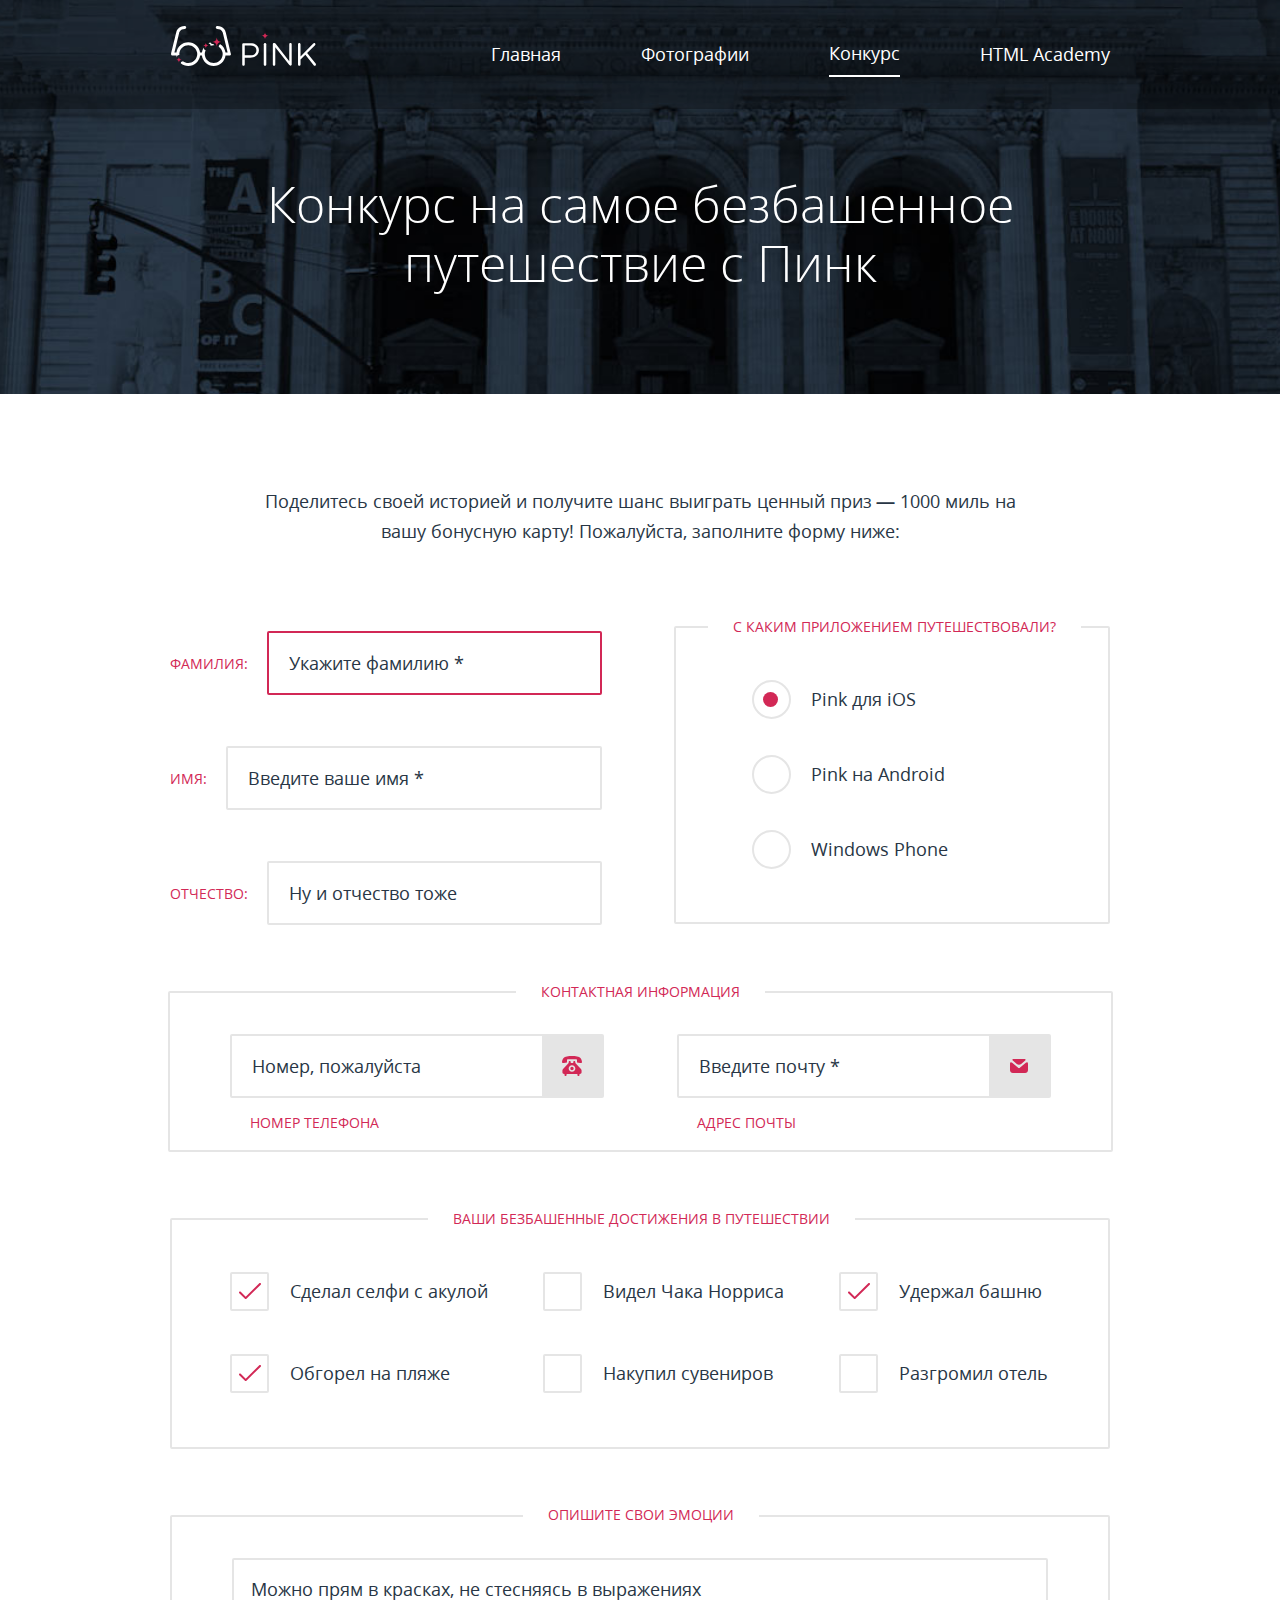
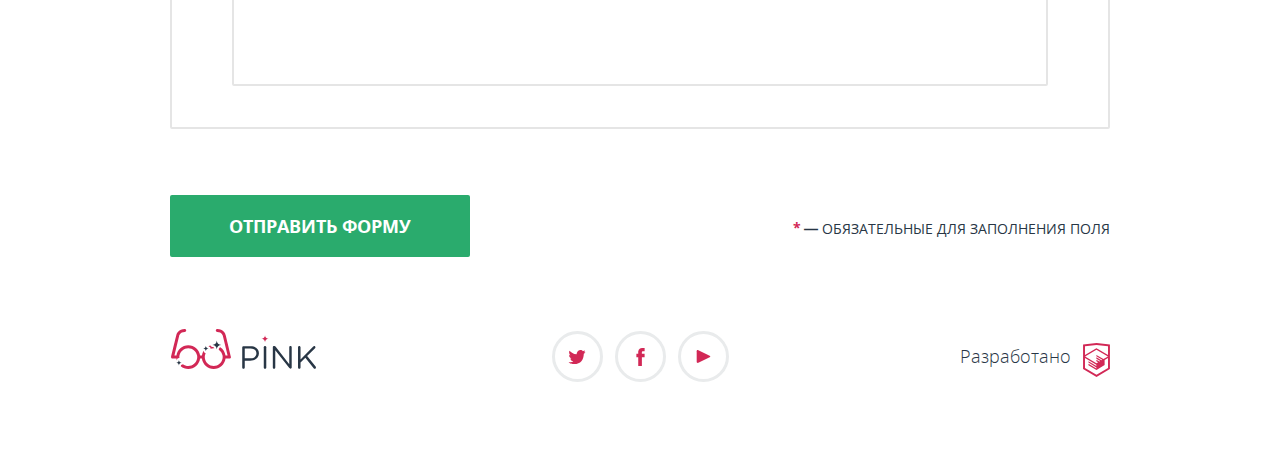
==== commit d56b15de: "update some edits" ====
--- a/form.html
+++ b/form.html
@@ -1 +1 @@
-<!DOCTYPE html><html lang="ru"><head><meta charset="utf-8"><meta name="viewport" content="width=device-width,initial-scale=1"><title>HTML Academy: Пинк</title><link rel="stylesheet" href="css/style.css"></head><body><svg style="display: none;"><symbol id="icon-menu-cross" xmlns="http://www.w3.org/2000/svg" xmlns:xlink="http://www.w3.org/1999/xlink" viewBox="0 0 23.867 23.867" enable-background="new 0 0 23.867 23.867" xml:space="preserve"><path d="M15.087,11.933l8.56-8.559c0.293-0.293,0.293-0.768,0-1.061L21.554,0.22C21.414,0.079,21.223,0,21.023,0 c-0.199,0-0.391,0.079-0.529,0.22l-8.561,8.56l-8.56-8.56c-0.282-0.282-0.78-0.282-1.061,0L0.22,2.313 c-0.293,0.293-0.293,0.768,0,1.061l8.56,8.559l-8.56,8.559c-0.293,0.293-0.293,0.768,0,1.062l2.093,2.094 c0.141,0.142,0.331,0.22,0.53,0.22c0.199,0,0.39-0.078,0.53-0.22l8.561-8.56l8.56,8.56c0.141,0.142,0.332,0.22,0.53,0.22 c0.199,0,0.39-0.078,0.53-0.22l2.093-2.094c0.293-0.294,0.293-0.769,0-1.062L15.087,11.933z"/></symbol><symbol id="icon-menu-burger" xmlns="http://www.w3.org/2000/svg" xmlns:xlink="http://www.w3.org/1999/xlink" viewBox="0 0 49.945 24.007" enable-background="new 0 0 49.945 24.007" xml:space="preserve"><g id="miu"><g id="editor_list_view_hambuger_menu_glyph"><g><path id="path-1" d="M1.137,0C0.51,0,0,0.428,0,1.01v1.981c0,0.558,0.494,1.01,1.139,1.01h47.671 c0.628,0,1.138-0.428,1.138-1.01V1.01c0-0.558-0.494-1.01-1.138-1.01H1.137z M1.137,10.003C0.51,10.003,0,10.431,0,11.013v1.98 c0,0.557,0.494,1.01,1.139,1.01h47.671c0.628,0,1.138-0.428,1.138-1.01v-1.98c0-0.558-0.494-1.01-1.138-1.01H1.137z M1.137,20.005C0.51,20.005,0,20.434,0,21.016v1.981c0,0.557,0.494,1.01,1.139,1.01h47.671c0.628,0,1.138-0.428,1.138-1.01 v-1.981c0-0.558-0.494-1.011-1.138-1.011H1.137z"/></g><g><path id="path-1_1_" d="M1.137,0C0.51,0,0,0.428,0,1.01v1.981c0,0.558,0.494,1.01,1.139,1.01h47.671 c0.628,0,1.138-0.428,1.138-1.01V1.01c0-0.558-0.494-1.01-1.138-1.01H1.137z M1.137,10.003C0.51,10.003,0,10.431,0,11.013v1.98 c0,0.557,0.494,1.01,1.139,1.01h47.671c0.628,0,1.138-0.428,1.138-1.01v-1.98c0-0.558-0.494-1.01-1.138-1.01H1.137z M1.137,20.005C0.51,20.005,0,20.434,0,21.016v1.981c0,0.557,0.494,1.01,1.139,1.01h47.671c0.628,0,1.138-0.428,1.138-1.01 v-1.981c0-0.558-0.494-1.011-1.138-1.011H1.137z"/></g></g></g></symbol><symbol id="logo-pink-blue-desktop" xmlns="http://www.w3.org/2000/svg" xmlns:xlink="http://www.w3.org/1999/xlink" viewBox="0 0 146.3 40.375" enable-background="new 0 0 146.3 40.375" xml:space="preserve"><g><path d="M71.874,18.661c0-0.708,0.58-1.288,1.256-1.288h7.18c5.087,0,8.436,2.704,8.436,7.146v0.063 c0,4.86-4.057,7.373-8.854,7.373h-5.475v6.825c0,0.708-0.58,1.287-1.289,1.287c-0.676,0-1.256-0.58-1.256-1.287L71.874,18.661 L71.874,18.661z M79.988,29.641c3.734,0,6.182-1.996,6.182-4.959v-0.062c0-3.221-2.414-4.894-6.053-4.894h-5.699v9.917h5.57V29.641 z"/><path d="M93.603,18.5c0-0.708,0.579-1.288,1.255-1.288c0.709,0,1.288,0.58,1.288,1.288v20.283 c0,0.708-0.579,1.287-1.288,1.287c-0.676,0-1.255-0.579-1.255-1.287V18.5z"/><path d="M102.744,18.532c0-0.676,0.58-1.256,1.256-1.256h0.354c0.58,0,0.935,0.29,1.288,0.74l13.684,17.45V18.468 c0-0.676,0.547-1.256,1.256-1.256c0.676,0,1.225,0.58,1.225,1.256v20.349c0,0.677-0.48,1.19-1.158,1.19h-0.129 c-0.548,0-0.936-0.321-1.318-0.772l-13.976-17.867v17.449c0,0.677-0.547,1.257-1.257,1.257c-0.676,0-1.223-0.58-1.223-1.257V18.532 H102.744z"/><path d="M128.173,18.5c0-0.708,0.58-1.288,1.257-1.288c0.708,0,1.286,0.58,1.286,1.288v12.331l12.848-13.168 c0.29-0.257,0.579-0.451,0.998-0.451c0.676,0,1.225,0.612,1.225,1.256c0,0.354-0.162,0.644-0.42,0.901l-7.984,7.92l8.564,10.561 c0.225,0.291,0.354,0.547,0.354,0.936c0,0.676-0.577,1.288-1.285,1.288c-0.482,0-0.807-0.259-1.03-0.58l-8.401-10.464l-4.863,4.861 v4.895c0,0.708-0.578,1.288-1.286,1.288c-0.677,0-1.257-0.58-1.257-1.288V18.5H128.173z"/></g><path fill="#D22856" d="M98.498,9.875c-2.002,0-3.623-1.623-3.623-3.624c0,2.001-1.623,3.624-3.625,3.624 c2.002,0,3.625,1.623,3.625,3.624C94.875,11.498,96.496,9.875,98.498,9.875z"/><g><path fill="#D22856" d="M43.094,19.313c0.246,0,0.489,0.014,0.73,0.033c-0.437-0.728-1.227-1.221-2.136-1.221 c-0.877,0-1.614-0.568-1.884-1.354c-0.727,0.208-1.425,0.482-2.089,0.816c0.062,0.017,0.122,0.038,0.188,0.038c1.104,0,2,0.896,2,2 c0,0.096-0.015,0.188-0.028,0.281C40.875,19.524,41.959,19.313,43.094,19.313z"/><path fill="#D22856" d="M60.462,28.016c-0.002-0.009-5.175-21.365-5.175-21.365C54.926,4.303,52.694,0,46.688,0 c-0.829,0-1.5,0.671-1.5,1.5s0.671,1.5,1.5,1.5c4.856,0,5.575,3.729,5.639,4.143l4.767,19.701h-2.073 c-0.445-3.557-2.453-6.628-5.305-8.522c-0.897,0.379-1.529,1.269-1.529,2.303c0,0.088-0.015,0.171-0.026,0.256 c1.991,1.358,3.415,3.489,3.829,5.965c0.082,0.488,0.135,0.987,0.135,1.5c0,0.512-0.053,1.012-0.135,1.5 c-0.716,4.271-4.421,7.53-8.896,7.53c-4.475,0-8.181-3.259-8.896-7.53c-0.082-0.488-0.135-0.988-0.135-1.5 c0-0.513,0.053-1.012,0.135-1.5c0.147-0.879,0.427-1.712,0.808-2.484c-1.034-0.077-1.852-0.932-1.852-1.984 c0-0.189-0.077-0.357-0.192-0.488c-0.938,1.469-1.569,3.149-1.795,4.957h-1.82c-0.741-5.927-5.802-10.531-11.927-10.531 S6.235,20.917,5.493,26.844H3.42L8.187,7.143C8.25,6.729,8.97,3,13.826,3c0.829,0,1.5-0.671,1.5-1.5S14.655,0,13.826,0 C7.82,0,5.588,4.303,5.227,6.651c0,0-5.173,21.356-5.175,21.365c-0.266,1.109,0.531,1.826,1.426,1.826 c0.012,0,0.023,0.004,0.036,0.004h3.982c0.079,0.629,0.215,1.237,0.387,1.831c0.059-0.106,0.102-0.224,0.102-0.354 c0-1.104,0.896-2,2-2c0.166,0,0.324,0.024,0.478,0.062c-0.043-0.343-0.074-0.688-0.074-1.042c0-0.512,0.053-1.011,0.135-1.5 c0.715-4.271,4.421-7.531,8.896-7.531s8.18,3.26,8.896,7.531c0.082,0.489,0.135,0.988,0.135,1.5s-0.053,1.012-0.135,1.5 c-0.715,4.272-4.421,7.531-8.896,7.531c-2.022,0-3.883-0.67-5.386-1.794c-0.35,0.302-0.8,0.491-1.299,0.491 c-0.413,0-0.749,0.336-0.749,0.748c0,0.289-0.065,0.563-0.176,0.812c2.075,1.708,4.722,2.743,7.614,2.743 c6.125,0,11.185-4.604,11.927-10.529h1.814c0.742,5.926,5.802,10.529,11.927,10.529s11.186-4.604,11.927-10.529H59 c0.012,0,0.023-0.005,0.036-0.005C59.931,29.842,60.728,29.125,60.462,28.016z"/></g><g><g><path d="M50.686,16.125c-2.485,0-4.499-2.014-4.499-4.499c0,2.485-2.014,4.499-4.499,4.499 c2.485,0,4.499,2.014,4.499,4.499C46.187,18.139,48.2,16.125,50.686,16.125z"/></g></g><g><g><path d="M37.904,19.626c-1.519,0-2.749-1.23-2.749-2.749c0,1.519-1.23,2.749-2.749,2.749 c1.519,0,2.749,1.229,2.749,2.749C35.155,20.855,36.386,19.626,37.904,19.626z"/></g></g><g><g><path d="M10.734,34.072c-1.519,0-2.749-1.23-2.749-2.75c0,1.52-1.23,2.75-2.749,2.75 c1.519,0,2.749,1.229,2.749,2.748C7.985,35.303,9.215,34.072,10.734,34.072z"/></g></g></symbol><symbol id="logo-pink-blue-mobile" xmlns="http://www.w3.org/2000/svg" xmlns:xlink="http://www.w3.org/1999/xlink" viewBox="0 0 146.3 40.375" enable-background="new 0 0 146.3 40.375" xml:space="preserve"><g><path d="M71.874,18.661c0-0.708,0.58-1.288,1.256-1.288h7.18c5.087,0,8.436,2.704,8.436,7.146v0.063 c0,4.86-4.057,7.373-8.854,7.373h-5.475v6.825c0,0.708-0.58,1.287-1.289,1.287c-0.676,0-1.256-0.58-1.256-1.287L71.874,18.661 L71.874,18.661z M79.988,29.641c3.734,0,6.182-1.996,6.182-4.959v-0.062c0-3.221-2.414-4.894-6.053-4.894h-5.699v9.917h5.57V29.641 z"/><path d="M93.603,18.5c0-0.708,0.579-1.288,1.255-1.288c0.709,0,1.288,0.58,1.288,1.288v20.283 c0,0.708-0.579,1.287-1.288,1.287c-0.676,0-1.255-0.579-1.255-1.287V18.5z"/><path d="M102.744,18.532c0-0.676,0.58-1.256,1.256-1.256h0.354c0.58,0,0.935,0.29,1.288,0.74l13.684,17.45V18.468 c0-0.676,0.547-1.256,1.256-1.256c0.676,0,1.225,0.58,1.225,1.256v20.349c0,0.677-0.48,1.19-1.158,1.19h-0.129 c-0.548,0-0.936-0.321-1.318-0.772l-13.976-17.867v17.449c0,0.677-0.547,1.257-1.257,1.257c-0.676,0-1.223-0.58-1.223-1.257V18.532 H102.744z"/><path d="M128.173,18.5c0-0.708,0.58-1.288,1.257-1.288c0.708,0,1.286,0.58,1.286,1.288v12.331l12.848-13.16 c0.29-0.257,0.579-0.451,0.998-0.451c0.676,0,1.225,0.612,1.225,1.256c0,0.354-0.162,0.644-0.42,0.901l-7.984,7.92l8.564,10.561 c0.225,0.291,0.354,0.547,0.354,0.936c0,0.676-0.577,1.288-1.285,1.288c-0.482,0-0.807-0.259-1.03-0.58l-8.401-10.464l-4.863,4.861 v4.895c0,0.708-0.578,1.288-1.286,1.288c-0.677,0-1.257-0.58-1.257-1.288V18.5H128.173z"/></g><path d="M60.498,28.266"/><path fill="#D22856" d="M60.462,28.016c-0.002-0.009-5.175-21.365-5.175-21.365C54.926,4.303,52.694,0,46.688,0 c-0.829,0-1.5,0.671-1.5,1.5s0.671,1.5,1.5,1.5c4.856,0,5.575,3.729,5.639,4.143l4.767,19.701h-2.073 c-0.742-5.927-5.802-10.531-11.927-10.531s-11.186,4.604-11.927,10.531h-1.82c-0.741-5.927-5.802-10.531-11.927-10.531 S6.235,20.917,5.493,26.844H3.42L8.187,7.143C8.25,6.729,8.97,3,13.826,3c0.829,0,1.5-0.671,1.5-1.5S14.655,0,13.826,0 C7.82,0,5.588,4.303,5.227,6.651c0,0-5.173,21.356-5.175,21.365c-0.266,1.109,0.531,1.826,1.426,1.826 c0.012,0,0.023,0.004,0.036,0.004h3.982c0.741,5.926,5.802,10.53,11.927,10.53s11.185-4.604,11.927-10.53h1.814 c0.742,5.926,5.802,10.53,11.927,10.53s11.186-4.604,11.927-10.53H59c0.012,0,0.023-0.004,0.036-0.004 C59.931,29.842,60.728,29.125,60.462,28.016z M26.315,29.844c-0.715,4.272-4.421,7.531-8.896,7.531s-8.18-3.259-8.896-7.531 c-0.082-0.488-0.135-0.988-0.135-1.5s0.053-1.011,0.135-1.5c0.715-4.271,4.421-7.531,8.896-7.531s8.18,3.26,8.896,7.531 c0.082,0.489,0.135,0.988,0.135,1.5S26.397,29.355,26.315,29.844z M51.99,29.844c-0.716,4.272-4.421,7.531-8.896,7.531 c-4.475,0-8.181-3.259-8.896-7.531c-0.082-0.488-0.135-0.988-0.135-1.5s0.053-1.011,0.135-1.5c0.716-4.271,4.421-7.531,8.896-7.531 c4.475,0,8.181,3.26,8.896,7.531c0.082,0.489,0.135,0.988,0.135,1.5S52.072,29.355,51.99,29.844z"/></symbol><symbol id="logo-pink-white-desktop" xmlns="http://www.w3.org/2000/svg" xmlns:xlink="http://www.w3.org/1999/xlink" viewBox="0 0 146.3 40.375" enable-background="new 0 0 146.3 40.375" xml:space="preserve"><g><path d="M71.874,18.661c0-0.708,0.58-1.288,1.256-1.288h7.18c5.087,0,8.436,2.704,8.436,7.146v0.064 c0,4.861-4.057,7.373-8.854,7.373h-5.475v6.825c0,0.708-0.58,1.288-1.288,1.288c-0.676,0-1.256-0.58-1.256-1.288V18.661z M79.988,29.641c3.734,0,6.182-1.996,6.182-4.959v-0.063c0-3.22-2.414-4.894-6.053-4.894h-5.699v9.917H79.988L79.988,29.641z"/><path d="M93.603,18.5c0-0.708,0.579-1.288,1.255-1.288c0.709,0,1.288,0.58,1.288,1.288v20.283 c0,0.708-0.579,1.287-1.288,1.287c-0.676,0-1.255-0.579-1.255-1.287V18.5z"/><path d="M102.744,18.532c0-0.676,0.58-1.256,1.256-1.256h0.354c0.58,0,0.935,0.29,1.288,0.74l13.684,17.45V18.468 c0-0.676,0.547-1.256,1.256-1.256c0.676,0,1.224,0.58,1.224,1.256v20.349c0,0.676-0.481,1.19-1.158,1.19h-0.129c-0.548,0-0.935-0.321-1.319-0.772l-13.975-17.868v17.45c0,0.676-0.547,1.256-1.256,1.256c-0.676,0-1.223-0.58-1.223-1.256V18.532 H102.744z"/><path d="M128.173,18.5c0-0.708,0.58-1.288,1.257-1.288c0.708,0,1.286,0.58,1.286,1.288v12.331l12.848-13.168 c0.29-0.257,0.579-0.451,0.998-0.451c0.676,0,1.225,0.612,1.225,1.256c0,0.354-0.162,0.644-0.42,0.901l-7.984,7.92l8.564,10.561 c0.225,0.291,0.354,0.547,0.354,0.935c0,0.676-0.578,1.288-1.286,1.288c-0.483,0-0.806-0.258-1.03-0.58l-8.402-10.463l-4.863,4.861 v4.894c0,0.708-0.578,1.288-1.286,1.288c-0.677,0-1.257-0.58-1.257-1.288V18.5H128.173z"/></g><path fill="#D22856" d="M98.498,9.875c-2.002,0-3.623-1.623-3.623-3.624c0,2.001-1.623,3.624-3.625,3.624 c2.002,0,3.625,1.623,3.625,3.624C94.875,11.498,96.496,9.875,98.498,9.875z"/><g><path d="M43.094,19.313c0.246,0,0.489,0.014,0.73,0.033c-0.437-0.728-1.227-1.221-2.136-1.221 c-0.877,0-1.614-0.568-1.884-1.354c-0.727,0.208-1.425,0.482-2.089,0.816c0.062,0.017,0.122,0.038,0.188,0.038c1.104,0,2,0.896,2,2 c0,0.096-0.015,0.188-0.028,0.281C40.875,19.524,41.959,19.313,43.094,19.313z"/><path d="M60.462,28.016c-0.002-0.009-5.175-21.365-5.175-21.365C54.926,4.303,52.694,0,46.688,0 c-0.829,0-1.5,0.671-1.5,1.5s0.671,1.5,1.5,1.5c4.856,0,5.575,3.729,5.639,4.143l4.767,19.701h-2.073 c-0.445-3.557-2.453-6.628-5.305-8.522c-0.897,0.379-1.529,1.269-1.529,2.303c0,0.088-0.015,0.171-0.026,0.256 c1.991,1.358,3.415,3.489,3.829,5.964c0.082,0.489,0.135,0.988,0.135,1.5s-0.053,1.012-0.135,1.5 c-0.716,4.272-4.421,7.531-8.896,7.531c-4.475,0-8.181-3.259-8.896-7.531c-0.082-0.488-0.135-0.988-0.135-1.5 s0.053-1.011,0.135-1.5c0.147-0.878,0.427-1.711,0.808-2.483c-1.034-0.078-1.852-0.932-1.852-1.985 c0-0.189-0.077-0.357-0.192-0.489c-0.938,1.469-1.569,3.15-1.795,4.958h-1.82c-0.741-5.927-5.802-10.531-11.927-10.531 S6.235,20.917,5.493,26.844H3.42L8.187,7.143C8.25,6.729,8.97,3,13.826,3c0.829,0,1.5-0.671,1.5-1.5S14.655,0,13.826,0 C7.82,0,5.588,4.303,5.227,6.651c0,0-5.173,21.356-5.175,21.365c-0.266,1.109,0.531,1.826,1.426,1.826 c0.012,0,0.023,0.004,0.036,0.004h3.982c0.079,0.628,0.215,1.237,0.387,1.831c0.059-0.106,0.102-0.224,0.102-0.354 c0-1.104,0.896-2,2-2c0.166,0,0.324,0.025,0.478,0.063c-0.043-0.343-0.074-0.688-0.074-1.042c0-0.512,0.053-1.011,0.135-1.5 c0.715-4.271,4.421-7.531,8.896-7.531s8.18,3.26,8.896,7.531c0.082,0.489,0.135,0.988,0.135,1.5s-0.053,1.012-0.135,1.5 c-0.715,4.272-4.421,7.531-8.896,7.531c-2.022,0-3.883-0.67-5.386-1.794c-0.35,0.302-0.8,0.491-1.299,0.491 c-0.413,0-0.749,0.336-0.749,0.748c0,0.29-0.065,0.564-0.176,0.812c2.075,1.708,4.722,2.743,7.614,2.743 c6.125,0,11.185-4.604,11.927-10.53h1.814c0.742,5.926,5.802,10.53,11.927,10.53s11.186-4.604,11.927-10.53H59 c0.012,0,0.023-0.004,0.036-0.004C59.931,29.842,60.728,29.125,60.462,28.016z"/></g><g><g><path fill="#D22856" d="M50.686,16.125c-2.485,0-4.499-2.014-4.499-4.499c0,2.485-2.014,4.499-4.499,4.499 c2.485,0,4.499,2.014,4.499,4.499C46.187,18.139,48.2,16.125,50.686,16.125z"/></g></g><g><g><path fill="#D22856" d="M37.904,19.626c-1.519,0-2.749-1.23-2.749-2.749c0,1.519-1.23,2.749-2.749,2.749 c1.519,0,2.749,1.229,2.749,2.749C35.155,20.855,36.386,19.626,37.904,19.626z"/></g></g><g><g><path fill="#D22856" d="M10.734,34.072c-1.519,0-2.749-1.23-2.749-2.75c0,1.52-1.23,2.75-2.749,2.75 c1.519,0,2.749,1.229,2.749,2.748C7.985,35.303,9.215,34.072,10.734,34.072z"/></g></g></symbol><symbol id="logo-pink-white-mobile" xmlns="http://www.w3.org/2000/svg" xmlns:xlink="http://www.w3.org/1999/xlink" viewBox="0 0 74.426 22.859" enable-background="new 0 0 74.426 22.859" xml:space="preserve"><g><path d="M0,1.449c0-0.708,0.58-1.288,1.256-1.288h7.18c5.087,0,8.436,2.704,8.436,7.147v0.064 c0,4.861-4.057,7.373-8.854,7.373H2.544v6.825c0,0.708-0.58,1.288-1.288,1.288C0.58,22.859,0,22.279,0,21.571V1.449z M8.114,12.428 c3.734,0,6.182-1.996,6.182-4.958V7.405c0-3.22-2.415-4.894-6.054-4.894H2.544v9.917H8.114z"/><path d="M21.729,1.288C21.729,0.58,22.308,0,22.983,0c0.709,0,1.288,0.58,1.288,1.288v20.283 c0,0.708-0.579,1.288-1.288,1.288c-0.676,0-1.255-0.58-1.255-1.288V1.288z"/><path d="M30.87,1.32c0-0.676,0.579-1.256,1.256-1.256h0.354c0.58,0,0.934,0.29,1.288,0.74l13.684,17.45V1.256 C47.451,0.58,47.998,0,48.707,0c0.676,0,1.223,0.58,1.223,1.256v20.348c0,0.676-0.482,1.191-1.158,1.191h-0.129 c-0.548,0-0.934-0.322-1.32-0.772L33.349,4.153v17.45c0,0.676-0.547,1.256-1.255,1.256c-0.677,0-1.224-0.58-1.224-1.256V1.32z"/><path d="M56.3,1.288C56.3,0.58,56.879,0,57.556,0c0.708,0,1.287,0.58,1.287,1.288v12.331L71.689,0.451 C71.979,0.193,72.269,0,72.688,0c0.676,0,1.224,0.612,1.224,1.256c0,0.354-0.161,0.644-0.419,0.901l-7.984,7.92l8.564,10.561 c0.225,0.29,0.354,0.547,0.354,0.934c0,0.676-0.579,1.288-1.287,1.288c-0.483,0-0.806-0.258-1.03-0.58l-8.403-10.463l-4.862,4.861 v4.894c0,0.708-0.579,1.288-1.287,1.288c-0.677,0-1.256-0.58-1.256-1.288V1.288z"/></g></symbol><symbol id="logo-pink-white-tablet" viewBox="0 0 146.3 40.375" enable-background="new 0 0 146.3 40.375" xml:space="preserve"><g><path d="M71.874,18.661c0-0.708,0.58-1.288,1.256-1.288h7.18c5.087,0,8.436,2.704,8.436,7.146v0.064 c0,4.861-4.057,7.373-8.854,7.373h-5.475v6.825c0,0.708-0.58,1.288-1.288,1.288c-0.676,0-1.256-0.58-1.256-1.288V18.661z M79.988,29.641c3.734,0,6.182-1.996,6.182-4.959v-0.063c0-3.22-2.414-4.894-6.053-4.894h-5.699v9.917H79.988L79.988,29.641z"/><path d="M93.603,18.5c0-0.708,0.579-1.288,1.255-1.288c0.709,0,1.288,0.58,1.288,1.288v20.283 c0,0.708-0.579,1.287-1.288,1.287c-0.676,0-1.255-0.579-1.255-1.287V18.5z"/><path d="M102.744,18.532c0-0.676,0.58-1.256,1.256-1.256h0.354c0.58,0,0.935,0.29,1.288,0.74l13.684,17.45V18.468 c0-0.676,0.547-1.256,1.256-1.256c0.676,0,1.224,0.58,1.224,1.256v20.349c0,0.676-0.481,1.19-1.158,1.19h-0.129c-0.548,0-0.935-0.321-1.319-0.772l-13.975-17.868v17.45c0,0.676-0.547,1.256-1.256,1.256c-0.676,0-1.223-0.58-1.223-1.256V18.532 H102.744z"/><path d="M128.173,18.5c0-0.708,0.58-1.288,1.257-1.288c0.708,0,1.286,0.58,1.286,1.288v12.331l12.848-13.168 c0.29-0.257,0.579-0.451,0.998-0.451c0.676,0,1.225,0.612,1.225,1.256c0,0.354-0.162,0.644-0.42,0.901l-7.984,7.92l8.564,10.561 c0.225,0.291,0.354,0.547,0.354,0.935c0,0.676-0.578,1.288-1.286,1.288c-0.483,0-0.806-0.258-1.03-0.58l-8.402-10.463l-4.863,4.861 v4.894c0,0.708-0.578,1.288-1.286,1.288c-0.677,0-1.257-0.58-1.257-1.288V18.5H128.173z"/></g><path d="M60.498,28.266"/><path d="M60.462,28.016c-0.002-0.009-5.175-21.365-5.175-21.365C54.926,4.303,52.694,0,46.688,0 c-0.829,0-1.5,0.671-1.5,1.5s0.671,1.5,1.5,1.5c4.856,0,5.575,3.729,5.639,4.143l4.767,19.701h-2.073 c-0.742-5.927-5.802-10.531-11.927-10.531s-11.186,4.604-11.927,10.531h-1.82c-0.741-5.927-5.802-10.531-11.927-10.531 S6.235,20.917,5.493,26.844H3.42L8.187,7.143C8.25,6.729,8.97,3,13.826,3c0.829,0,1.5-0.671,1.5-1.5S14.655,0,13.826,0 C7.82,0,5.588,4.303,5.227,6.651c0,0-5.173,21.356-5.175,21.365c-0.266,1.109,0.531,1.826,1.426,1.826 c0.012,0,0.023,0.004,0.036,0.004h3.982c0.741,5.926,5.802,10.53,11.927,10.53s11.185-4.604,11.927-10.53h1.814 c0.742,5.926,5.802,10.53,11.927,10.53s11.186-4.604,11.927-10.53H59c0.012,0,0.023-0.004,0.036-0.004 C59.931,29.842,60.728,29.125,60.462,28.016z M26.315,29.844c-0.715,4.272-4.421,7.531-8.896,7.531c-4.475,0-8.18-3.259-8.896-7.531 c-0.082-0.488-0.135-0.988-0.135-1.5s0.053-1.011,0.135-1.5c0.715-4.271,4.421-7.531,8.896-7.531c4.475,0,8.18,3.26,8.896,7.531 c0.082,0.489,0.135,0.988,0.135,1.5S26.397,29.355,26.315,29.844z M51.99,29.844c-0.716,4.272-4.421,7.531-8.896,7.531 c-4.475,0-8.181-3.259-8.896-7.531c-0.082-0.488-0.135-0.988-0.135-1.5s0.053-1.011,0.135-1.5c0.716-4.271,4.421-7.531,8.896-7.531 c4.475,0,8.181,3.26,8.896,7.531c0.082,0.489,0.135,0.988,0.135,1.5S52.072,29.355,51.99,29.844z"/></symbol><symbol id="logo-apple" viewBox="0 0 46.21 56.753" enable-background="new 0 0 46.21 56.753" xml:space="preserve"><path fill="#FFFFFF" d="M38.593,30.15c0.081,8.59,7.535,11.447,7.617,11.483c-0.062,0.202-1.19,4.073-3.927,8.072 c-2.365,3.457-4.82,6.901-8.688,6.973c-3.799,0.07-5.021-2.253-9.365-2.253c-4.344,0-5.702,2.182-9.298,2.32 c-3.733,0.142-6.576-3.739-8.961-7.184c-4.875-7.046-8.598-19.91-3.597-28.593c2.484-4.313,6.925-7.043,11.743-7.114 c3.666-0.069,7.126,2.466,9.366,2.466c2.241,0,6.444-3.049,10.865-2.601c1.85,0.077,7.044,0.747,10.38,5.629 C44.459,19.519,38.531,22.971,38.593,30.15 M31.453,9.062C33.435,6.662,34.769,3.323,34.405,0c-2.857,0.115-6.312,1.904-8.36,4.302 c-1.837,2.123-3.445,5.521-3.011,8.778C26.218,13.326,29.47,11.461,31.453,9.062"/></symbol><symbol id="logo-android" viewBox="0 0 42.084 47.041" enable-background="new 0 0 42.084 47.041" xml:space="preserve"><path fill="#A4C639" d="M34.144,14.009H7.945c-0.009,0.11-0.018,0.22-0.018,0.333v18.755c0,1.926,1.457,3.49,3.316,3.627v7.43 c0,1.594,1.291,2.885,2.885,2.885c1.593,0,2.885-1.291,2.885-2.885v-7.42h8.058v7.42c0,1.594,1.291,2.885,2.885,2.885 c1.595,0,2.886-1.291,2.886-2.885v-7.434c1.858-0.137,3.315-1.701,3.315-3.627V14.342C34.157,14.229,34.153,14.119,34.144,14.009z"/><path id="c-4-9-2-9-2-9" fill="#A4C639" d="M2.886,15.679L2.886,15.679c1.593,0,2.886,1.292,2.886,2.885v12.378 c0,1.595-1.292,2.886-2.886,2.886l0,0C1.292,33.828,0,32.537,0,30.942V18.564C0,16.97,1.292,15.679,2.886,15.679z"/><path id="c-4-1-7-3-8-4" fill="#A4C639" d="M39.198,15.679L39.198,15.679c1.595,0,2.886,1.292,2.886,2.885v12.378 c0,1.595-1.291,2.886-2.886,2.886l0,0c-1.594,0-2.885-1.291-2.885-2.886V18.564C36.313,16.97,37.604,15.679,39.198,15.679z"/><path fill="#A4C639" d="M8.03,11.967h26.026c-0.039-2.783-1.234-5.322-3.187-7.275l2.446-4.235c0.082-0.146,0.031-0.331-0.112-0.415 c-0.146-0.084-0.331-0.034-0.415,0.111L30.416,4.26c-2.052-1.853-6.249-3.4-9.374-3.4l0,0c-3.016,0-7.322,1.547-9.374,3.4 L9.296,0.152C9.213,0.007,9.027-0.042,8.881,0.041C8.736,0.125,8.686,0.311,8.77,0.456l2.445,4.235 C9.265,6.645,8.068,9.184,8.03,11.967z M25.323,6.804c-0.002-0.805,0.664-1.46,1.488-1.462c0.826-0.002,1.494,0.648,1.498,1.454 c0,0.002,0,0.005,0,0.008c0.002,0.805-0.664,1.46-1.49,1.462c-0.823,0.002-1.493-0.649-1.496-1.454 C25.323,6.81,25.323,6.807,25.323,6.804z M14.18,6.804c-0.001-0.805,0.665-1.46,1.489-1.462c0.824-0.002,1.494,0.648,1.497,1.454 c0,0.002,0,0.005,0,0.008c0.002,0.805-0.664,1.46-1.488,1.462c-0.825,0.002-1.495-0.649-1.498-1.454 C14.18,6.81,14.18,6.807,14.18,6.804z"/></symbol><symbol id="logo-microsoft" viewBox="0 0 43.922 41.992" enable-background="new 0 0 43.922 41.992" xml:space="preserve"><g><path id="path5058" fill="#F05423" d="M20.874,19.953H0V0h20.874V19.953z"/><path id="path5060" fill="#84C441" d="M43.922,19.953H23.049V0h20.873V19.953z"/><path id="path5062" fill="#2DABE2" d="M20.873,41.992H0V22.04h20.873V41.992z"/><path id="path5064" fill="#F9BC15" d="M43.922,41.992H23.049V22.04h20.873V41.992z"/></g></symbol><symbol id="icon-yes" fill="#3dc644" xmlns="http://www.w3.org/2000/svg" xmlns:xlink="http://www.w3.org/1999/xlink" viewBox="-82.357 4.875 21.698 16.09" enable-background="new -82.357 4.875 21.698 16.09" xml:space="preserve"><path d="M-60.953,5.167c-0.391-0.391-1.023-0.391-1.414,0L-75.75,18.551l-4.9-4.9c-0.391-0.391-1.023-0.391-1.414,0 s-0.391,1.023,0,1.414l5.607,5.607c0.195,0.195,0.451,0.293,0.707,0.293s0.512-0.098,0.707-0.293l14.09-14.0 C-60.562,6.191-60.562,5.558-60.953,5.167z"/></symbol><symbol id="icon-no" fill="#f25b26" xmlns="http://www.w3.org/2000/svg" xmlns:xlink="http://www.w3.org/1999/xlink" viewBox="0 0 26.752 26.752" enable-background="new 0 0 26.752 26.752" xml:space="preserve"><path d="M15.497,13.376L26.312,2.562c0.586-0.585,0.586-1.535,0-2.121s-1.535-0.586-2.121,0L13.376,11.255L2.562,0.439 c-0.586-0.586-1.535-0.586-2.121,0c-0.586,0.585-0.586,1.535,0,2.121l10.814,10.815L0.439,24.19c-0.586,0.586-0.586,1.535,0,2.121 c0.293,0.293,0.677,0.439,1.061,0.439s0.768-0.146,1.061-0.439l10.815-10.814L24.19,26.312c0.293,0.293,0.677,0.439,1.061,0.439 s0.768-0.146,1.061-0.439c0.586-0.586,0.586-1.535,0-2.121L15.497,13.376z"/></symbol><symbol id="icon-quotes" xmlns="http://www.w3.org/2000/svg" xmlns:xlink="http://www.w3.org/1999/xlink" viewBox="0 0 78.672 63.789" enable-background="new 0 0 78.672 63.789" xml:space="preserve"><g><path d="M34.967,7.063L30.713,0C28.272,1.495,0,12.207,0,39.617c0,7.231,0.336,24.172,18.9,24.172 c11.187,0,13.94-10.279,13.94-13.584c0-21.977-21.382-14.177-21.382-14.177C11.458,17.957,31.263,9.184,34.967,7.063z"/></g><g><path d="M78.672,7.063L74.418,0c-2.44,1.495-30.713,12.207-30.713,39.617c0,7.231,0.337,24.172,18.9,24.172 c11.187,0,13.939-10.279,13.939-13.584c0-21.977-21.381-14.177-21.381-14.177C55.165,17.957,74.969,9.184,78.672,7.063z"/></g></symbol><symbol id="icon-review-arrow-left"><path d="M2.045,20.859L21.458,1.446c0.331-0.331,0.331-0.867,0-1.198c-0.33-0.331-0.867-0.331-1.197,0L0.248,20.261 c-0.331,0.33-0.331,0.867,0,1.197l20.013,20.013c0.164,0.165,0.382,0.248,0.599,0.248s0.434-0.083,0.599-0.248 c0.331-0.331,0.331-0.867,0-1.198L2.045,20.859z"/></symbol><symbol id="icon-review-arrow-right" xmlns:xlink="http://www.w3.org/1999/xlink" viewBox="0 0 21.706 41.719" enable-background="new 0 0 21.706 41.719" xml:space="preserve"><path d="M19.661,20.859L0.248,1.446c-0.331-0.331-0.331-0.867,0-1.198c0.33-0.331,0.867-0.331,1.197,0l20.013,20.012 c0.33,0.33,0.33,0.867,0,1.197L1.445,41.471c-0.164,0.165-0.382,0.248-0.599,0.248s-0.434-0.083-0.599-0.248 c-0.331-0.331-0.331-0.867,0-1.198L19.661,20.859z"/></symbol><symbol id="icon-twitter" xmlns="http://www.w3.org/2000/svg" xmlns:xlink="http://www.w3.org/1999/xlink" viewBox="0 0 17.5 14.663" enable-background="new 0 0 17.5 14.663" xml:space="preserve"><g id="W6EeEF_1_"><g><path fill="#d22856" clip-rule="evenodd" d="M11.283,0.153c1.736-0.485,3.074,0.263,3.685,1.151 c0.694-0.226,1.372-0.47,2.072-0.691c-0.004,0.841-0.538,1.478-0.883,1.727C16.861,2.506,17.5,1.86,17.5,1.86 c-0.175,0.976-1.035,1.746-1.611,1.977C15.65,10.429,12.617,14.793,5.507,14.66c-0.538,0,0.077,0-0.46,0 c-0.422,0-4.29-0.45-5.047-1.843c2.341,0.192,4.011-0.412,4.835-1.15c-0.989-0.293-2.761-0.464-3.07-2.881 c0.362,0.105,0.583,0.223,1.228,0.117C1.757,8.067,0.385,7.366,0.461,5.218c0.294,0.32,1.1,0.523,1.381,0.461 c-0.725-0.235-2.03-3.281-0.921-4.836C2.794,2.654,4.769,4.364,8.29,4.528C8.506,2.288,9.461,0.787,11.283,0.153z"/></g></g></symbol><symbol id="icon-facebook" xmlns="http://www.w3.org/2000/svg" xmlns:xlink="http://www.w3.org/1999/xlink" viewBox="0 0 8.673 18.944" enable-background="new 0 0 8.673 18.944" xml:space="preserve"><path fill="#d22856" d="M6.275,3.357c0.799,0,1.599,0,2.398,0c0-1.119,0-2.238,0-3.357c-0.959,0-1.92,0-2.878,0C2.656,0.181,1.54,2.387,1.948,6.115 H0v3.517h1.958c0,3.104,0,6.208,0,9.312c1.279,0,2.558,0,3.837,0c0-3.104,0-6.208,0-9.312h2.857V6.115H5.786 C5.765,5.07,5.75,3.709,6.275,3.357z"/></symbol><symbol id="icon-youtube" xmlns="http://www.w3.org/2000/svg" xmlns:xlink="http://www.w3.org/1999/xlink" viewBox="0 0 14.64 13.96" enable-background="new 0 0 14.64 13.96" xml:space="preserve"><path fill="#d22856" d="M1.775,13.78C0.799,14.257,0,13.758,0,12.671V1.29c0-1.088,0.799-1.585,1.775-1.109l12.133,5.932 c0.975,0.478,0.975,1.258,0,1.736L1.775,13.78z"/></symbol><symbol id="logo-htmlacademy" viewBox="0 0 26.943 34.09" enable-background="new 0 0 26.943 34.09" xml:space="preserve"><path d="M13.62,0.017L13.472,0L0,1.412v24.661l13.472,8.017l13.43-7.99l0.042-0.026V1.412L13.62,0.017z M25.019,12.127L13.495,5.334 l-0.001-0.104L13.407,5.28l-0.088-0.056v0.109L1.925,12.118V3.147l11.547-1.212l11.547,1.212V12.127z M13.405,6.787L24.923,13.5 l-4.479,2.64l-7.093-4.221l-0.013,1.415l5.904,3.513l-0.86,0.507l-5.031-2.992l-0.013,1.415l3.827,2.275l-0.782,0.523l-3.032-1.787 l-0.013,1.413l1.852,1.091l-1.8,1.081L2.034,13.622L13.405,6.787z M1.925,15.127l11.411,6.791l0.015,1.044l-7.941-4.728L5.395,19.65 l7.979,4.796l0.017,1.076l-7.972-4.741l-0.013,1.415l8.021,4.821l0.045,0.026l8.143-4.872v-1.268l-0.011-0.148v-3.761l3.415-2.036 v10.02L13.472,31.85L1.925,24.979V15.127z"/></symbol><symbol id="icon-editor-contrast" xmlns="http://www.w3.org/2000/svg" xmlns:xlink="http://www.w3.org/1999/xlink" viewBox="-35.422 -7.96 31.92 31.92" enable-background="new -35.422 -7.96 31.92 31.92" xml:space="preserve"><path d="M-19.462-3.96c6.595,0,11.96,5.365,11.96,11.96s-5.365,11.96-11.96,11.96S-31.422,14.595-31.422,8 S-26.057-3.96-19.462-3.96 M-19.462-7.96c-8.814,0-15.96,7.145-15.96,15.96c0,8.813,7.146,15.96,15.96,15.96S-3.502,16.813-3.502,8 C-3.502-0.815-10.648-7.96-19.462-7.96L-19.462-7.96z"/><path d="M-19.462,16.331c4.706,0,8.52-3.813,8.52-8.52c0-4.705-3.813-8.519-8.52-8.519"/></symbol><symbol id="icon-editor-crop" xmlns="http://www.w3.org/2000/svg" xmlns:xlink="http://www.w3.org/1999/xlink" viewBox="0 0 48 48" enable-background="new 0 0 48 48" xml:space="preserve"><path fill="none" d="M0,0h48v48H0V0z"/><path d="M34,30h4V14c0-2.21-1.79-4-4-4H18v4h16V30z M14,34V2h-4v8H2v4h8v20c0,2.21,1.79,4,4,4h20v8h4v-8h8v-4H14z"/></symbol><symbol id="icon-editor-fill" xmlns="http://www.w3.org/2000/svg" xmlns:xlink="http://www.w3.org/1999/xlink" viewBox="0 0 48 48" enable-background="new 0 0 48 48" xml:space="preserve"><path fill="none" d="M0,0h48v48H0V0z"/><path d="M33.12,17.88L15.24,0l-2.83,2.83l4.76,4.76L6.88,17.88c-1.17,1.17-1.17,3.07,0,4.24l11,11C18.46,33.71,19.23,34,20,34 s1.54-0.29,2.12-0.88l11-11C34.29,20.95,34.29,19.05,33.12,17.88z M10.41,20L20,10.42L29.59,20H10.41z M38,23c0,0-4,4.33-4,7 c0,2.21,1.79,4,4,4s4-1.79,4-4C42,27.33,38,23,38,23z"/><rect y="40" width="48" height="3"/></symbol></svg><header class="header header__not-main header--closed"><div class="header__top-box"><div class="header__wrapper"><div class="header__top header__top--closed header__top--nojs"><div class="header__container"><div class="header__logo-container"><a class="header__logo" href="index.html"><svg class="header__logo-mobile-white" width="75" height="22"><use xlink:href="#logo-pink-white-mobile"></use></svg> <svg class="header__logo-tablet-white" width="147" height="40"><use xlink:href="#logo-pink-white-tablet"></use></svg> <svg class="header__logo-desktop-white" width="147" height="40"><use xlink:href="#logo-pink-white-desktop"></use></svg></a></div><button class="header__button header__button--hidden" type="button"><svg class="header__button-svg header__button-svg--burger" width="50" height="24"><use xlink:href="#icon-menu-burger"></use></svg> <svg class="header__button-svg header__button-svg--cross" width="24" height="23"><use xlink:href="#icon-menu-cross"></use></svg></button></div></div><nav class="header__nav main-nav header__nav--nojs header__nav--closed"><ul class="main-nav__list--opened main-nav__list"><li class="main-nav__item"><a class="main-nav__link" href="index.html">Главная</a></li><li class="main-nav__item"><a class="main-nav__link" href="photo.html">Фотографии</a></li><li class="main-nav__item main-nav__item--current"><a class="main-nav__link main-nav__link--current">Конкурс</a></li><li class="main-nav__item"><a class="main-nav__link" href="https://htmlacademy.ru/intensive/adaptive">HTML Academy</a></li></ul></nav></div></div><h1 class="header__text">Конкурс на самое безбашенное путешествие с Пинк</h1></header><main class="competition"><div class="competition__wrapper"><h2 class="competition__text">Поделитесь своей историей и получите шанс выиграть ценный приз — 1000 миль на вашу бонусную карту! <span class="competition__hidden-text">Пожалуйста, заполните форму ниже:</span></h2><form class="competition__form" action="https://echo.htmlacademy.ru" method="post"><fieldset class="filters-group filters-group__fullname input-block"><div class="filters-group__narrow"><p class="input-block__item input-block__item--input"><label class="input-block__fullname-label" for="surname-field">Фамилия:</label> <input type="text" class="input-block__input" name="surname" id="surname-field" placeholder="Укажите фамилию *" autofocus required></p><p class="input-block__item input-block__item--input"><label class="input-block__fullname-label" for="name-field">Имя:</label> <input type="text" class="input-block__input" name="name" id="name-field" placeholder="Введите ваше имя *" required></p><p class="input-block__item input-block__item--input"><label class="input-block__fullname-label" for="patronymic-field">Отчество:</label> <input type="text" class="input-block__input" name="patronymic" id="patronymic-field" placeholder="Ну и отчество тоже"></p></div></fieldset><fieldset class="filters-group filters-group__achievements input-block"><h3 class="filters-group__title">Ваши безбашенные достижения в путешествии</h3><div class="filters-group__wide"><div class="input-block__list"><div class="input-block__item-checkbox"><div class="input-block__checkbox-container"><input class="input-block__input input-block__input--checkbox visually-hidden" type="checkbox" name="selfie" id="selfie-field" checked="checked"> <label class="input-block__text input-block__checkbox-text" for="selfie-field">Сделал селфи с акулой</label></div><div class="input-block__checkbox-container"><input class="input-block__input input-block__input--checkbox visually-hidden" type="checkbox" name="beach" id="beach-field" checked="checked"> <label class="input-block__text input-block__checkbox-text" for="beach-field">Обгорел на пляже</label></div></div><div class="input-block__item-checkbox"><div class="input-block__checkbox-container"><input class="input-block__input input-block__input--checkbox visually-hidden" type="checkbox" name="cinema-star" id="cinema-star-field"> <label class="input-block__text input-block__checkbox-text" for="cinema-star-field">Видел Чака Норриса</label></div><div class="input-block__checkbox-container"><input class="input-block__input input-block__input--checkbox visually-hidden" type="checkbox" name="souvenir" id="souvenir-field"> <label class="input-block__text input-block__checkbox-text" for="souvenir-field">Накупил сувениров</label></div></div><div class="input-block__item-checkbox"><div class="input-block__checkbox-container"><input class="input-block__input input-block__input--checkbox visually-hidden" type="checkbox" name="tower" id="tower-field" checked="checked"> <label class="input-block__text input-block__checkbox-text" for="tower-field">Удержал башню</label></div><div class="input-block__checkbox-container"><input class="input-block__input input-block__input--checkbox visually-hidden" type="checkbox" name="hotel" id="hotel-field"> <label class="input-block__text input-block__checkbox-text" for="hotel-field">Разгромил отель</label></div></div></div></div></fieldset><fieldset class="filters-group filters-group__contacts input-block"><h3 class="filters-group__title">Контактная информация</h3><div class="filters-group__wide"><div class="filters-group__contact-info"><p class="input-block__item input-block__item--input"><label class="input-block__contacts-label input-block__phone" for="phone-field">Номер телефона</label> <input type="tel" class="input-block__input input-block__contacts-input" name="phone" id="phone-field" placeholder="Номер, пожалуйста" pattern="\+7\-[0-9]{3}-[0-9]{3}-[0-9]{4}"></p><p class="input-block__item input-block__item--input"><label class="input-block__contacts-label input-block__email" for="email-field">Адрес почты</label> <input type="email" class="input-block__input input-block__contacts-input" name="email" id="email-field" placeholder="Введите почту *" required></p></div></div></fieldset><fieldset class="filters-group filters-group__platform input-block"><h3 class="filters-group__title">С каким приложением путешествовали?</h3><div class="filters-group__narrow"><ul class="input-block__list input-block__list-radio"><li class="input-block__item-radio"><input class="input-block__input input-block__input--radiobutton visually-hidden" type="radio" name="phone-type" id="radio1" checked="checked"> <label class="input-block__text input-block__radio-text" for="radio1">Pink для iOS</label></li><li class="input-block__item-radio"><input class="input-block__input input-block__input--radiobutton visually-hidden" type="radio" name="phone-type" id="radio2"> <label class="input-block__text input-block__radio-text" for="radio2">Pink на Android</label></li><li class="input-block__item-radio"><input class="input-block__input input-block__input--radiobutton visually-hidden" type="radio" name="phone-type" id="radio3"> <label class="input-block__text input-block__radio-text" for="radio3">Windows Phone</label></li></ul></div></fieldset><fieldset class="filters-group filters-group__emotions input-block"><h3 class="filters-group__title">Опишите свои эмоции</h3><div class="filters-group__wide"><textarea class="input-block__input input-block__input--textarea" name="emotions" id="emotions-field" cols="30" rows="10" placeholder="Можно прям в красках, не стесняясь в выражениях"></textarea></div></fieldset><div class="competition__btn-box competition__container"><button class="competition__btn btn" type="submit">Отправить форму</button> <small class="competition__legend competition__legend--mobile"><sup class="competition__footnote">*</sup> — обязательные поля </small><small class="competition__legend competition__legend--desktop"><sup class="competition__footnote">*</sup> — обязательные для заполнения поля</small></div></form></div></main><div class="pop-up pop-up__error"><h2 class="pop-up__title">Что-то пошло не так!</h2><p class="pop-up__text">Проверьте поля, выделенные красным, скорее всего вы забыли их заполнить</p><div class="pop-up__button-wrapper"><button class="pop-up__btn btn" type="button">ok</button></div></div><div class="pop-up pop-up__ok"><h2 class="pop-up__title">Ваша заявка отправлена</h2><p class="pop-up__text">Спасибо за ваше участие, ваша заявка уже поступила к нам. В ближайшее время мы рассмотрим ее и<br>оповестим вас.</p><div class="pop-up__button-wrapper"><button class="pop-up__btn pop-up__btn--close" type="button">Закрыть окно</button></div></div><footer class="footer footer container"><h2 class="visually-hidden">Мы в соцсетях</h2><a class="footer__logo" href="index.html"><svg class="footer__svg footer__logo-mobile-blue" width="147" height="40"><use xlink:href="#logo-pink-blue-mobile"></use></svg> <svg class="footer__svg footer__logo-desktop-blue" width="147" height="40"><use xlink:href="#logo-pink-blue-desktop"></use></svg></a><ul class="footer__social-list"><li class="footer__social-item footer__social-item--twitter"><a class="footer__social-link" href="#" aria-label="Мы в twitter"><svg class="footer__social-logo" width="18" height="14" fill="#d22856" viewBox="0 0 18 14"><use xlink:href="#icon-twitter"></use></svg></a></li><li class="footer__social-item footer__social-item--facebook"><a class="footer__social-link" href="#" aria-label="Мы в facebook"><svg class="footer__social-logo" width="9" height="18" viewBox="0 0 9 18" fill="#d22856"><use xlink:href="#icon-facebook"></use></svg></a></li><li class="footer__social-item footer__social-item--youtube"><a class="footer__social-link" href="#" aria-label="Мы на youtube"><svg class="footer__social-logo" viewBox="0 0 15 13" width="15" height="13" fill="#d22856"><use xlink:href="#icon-youtube"></use></svg></a></li></ul><div class="footer__copyright"><p class="footer__text">Разработано</p><a class="footer__link" href="https://htmlacademy.ru/intensive/adaptive" aria-label="Переход на сайт HTML Academy"><svg class="footer__logo-htmlacademy" width="27" height="34" fill="#d22856"><use xlink:href="#logo-htmlacademy"></use></svg></a></div></footer><script src="./js/script.js"></script></body></html>+<!DOCTYPE html><html lang="ru"><head><meta charset="utf-8"><meta name="viewport" content="width=device-width,initial-scale=1"><title>HTML Academy: Пинк</title><link rel="stylesheet" href="css/style.css"></head><body><svg style="display: none;"><symbol id="icon-menu-cross" xmlns="http://www.w3.org/2000/svg" xmlns:xlink="http://www.w3.org/1999/xlink" viewBox="0 0 23.867 23.867" enable-background="new 0 0 23.867 23.867" xml:space="preserve"><path d="M15.087,11.933l8.56-8.559c0.293-0.293,0.293-0.768,0-1.061L21.554,0.22C21.414,0.079,21.223,0,21.023,0 c-0.199,0-0.391,0.079-0.529,0.22l-8.561,8.56l-8.56-8.56c-0.282-0.282-0.78-0.282-1.061,0L0.22,2.313 c-0.293,0.293-0.293,0.768,0,1.061l8.56,8.559l-8.56,8.559c-0.293,0.293-0.293,0.768,0,1.062l2.093,2.094 c0.141,0.142,0.331,0.22,0.53,0.22c0.199,0,0.39-0.078,0.53-0.22l8.561-8.56l8.56,8.56c0.141,0.142,0.332,0.22,0.53,0.22 c0.199,0,0.39-0.078,0.53-0.22l2.093-2.094c0.293-0.294,0.293-0.769,0-1.062L15.087,11.933z"/></symbol><symbol id="icon-menu-burger" xmlns="http://www.w3.org/2000/svg" xmlns:xlink="http://www.w3.org/1999/xlink" viewBox="0 0 49.945 24.007" enable-background="new 0 0 49.945 24.007" xml:space="preserve"><g id="miu"><g id="editor_list_view_hambuger_menu_glyph"><g><path id="path-1" d="M1.137,0C0.51,0,0,0.428,0,1.01v1.981c0,0.558,0.494,1.01,1.139,1.01h47.671 c0.628,0,1.138-0.428,1.138-1.01V1.01c0-0.558-0.494-1.01-1.138-1.01H1.137z M1.137,10.003C0.51,10.003,0,10.431,0,11.013v1.98 c0,0.557,0.494,1.01,1.139,1.01h47.671c0.628,0,1.138-0.428,1.138-1.01v-1.98c0-0.558-0.494-1.01-1.138-1.01H1.137z M1.137,20.005C0.51,20.005,0,20.434,0,21.016v1.981c0,0.557,0.494,1.01,1.139,1.01h47.671c0.628,0,1.138-0.428,1.138-1.01 v-1.981c0-0.558-0.494-1.011-1.138-1.011H1.137z"/></g><g><path id="path-1_1_" d="M1.137,0C0.51,0,0,0.428,0,1.01v1.981c0,0.558,0.494,1.01,1.139,1.01h47.671 c0.628,0,1.138-0.428,1.138-1.01V1.01c0-0.558-0.494-1.01-1.138-1.01H1.137z M1.137,10.003C0.51,10.003,0,10.431,0,11.013v1.98 c0,0.557,0.494,1.01,1.139,1.01h47.671c0.628,0,1.138-0.428,1.138-1.01v-1.98c0-0.558-0.494-1.01-1.138-1.01H1.137z M1.137,20.005C0.51,20.005,0,20.434,0,21.016v1.981c0,0.557,0.494,1.01,1.139,1.01h47.671c0.628,0,1.138-0.428,1.138-1.01 v-1.981c0-0.558-0.494-1.011-1.138-1.011H1.137z"/></g></g></g></symbol><symbol id="logo-pink-blue-desktop" xmlns="http://www.w3.org/2000/svg" xmlns:xlink="http://www.w3.org/1999/xlink" viewBox="0 0 146.3 40.375" enable-background="new 0 0 146.3 40.375" xml:space="preserve"><g><path d="M71.874,18.661c0-0.708,0.58-1.288,1.256-1.288h7.18c5.087,0,8.436,2.704,8.436,7.146v0.063 c0,4.86-4.057,7.373-8.854,7.373h-5.475v6.825c0,0.708-0.58,1.287-1.289,1.287c-0.676,0-1.256-0.58-1.256-1.287L71.874,18.661 L71.874,18.661z M79.988,29.641c3.734,0,6.182-1.996,6.182-4.959v-0.062c0-3.221-2.414-4.894-6.053-4.894h-5.699v9.917h5.57V29.641 z"/><path d="M93.603,18.5c0-0.708,0.579-1.288,1.255-1.288c0.709,0,1.288,0.58,1.288,1.288v20.283 c0,0.708-0.579,1.287-1.288,1.287c-0.676,0-1.255-0.579-1.255-1.287V18.5z"/><path d="M102.744,18.532c0-0.676,0.58-1.256,1.256-1.256h0.354c0.58,0,0.935,0.29,1.288,0.74l13.684,17.45V18.468 c0-0.676,0.547-1.256,1.256-1.256c0.676,0,1.225,0.58,1.225,1.256v20.349c0,0.677-0.48,1.19-1.158,1.19h-0.129 c-0.548,0-0.936-0.321-1.318-0.772l-13.976-17.867v17.449c0,0.677-0.547,1.257-1.257,1.257c-0.676,0-1.223-0.58-1.223-1.257V18.532 H102.744z"/><path d="M128.173,18.5c0-0.708,0.58-1.288,1.257-1.288c0.708,0,1.286,0.58,1.286,1.288v12.331l12.848-13.168 c0.29-0.257,0.579-0.451,0.998-0.451c0.676,0,1.225,0.612,1.225,1.256c0,0.354-0.162,0.644-0.42,0.901l-7.984,7.92l8.564,10.561 c0.225,0.291,0.354,0.547,0.354,0.936c0,0.676-0.577,1.288-1.285,1.288c-0.482,0-0.807-0.259-1.03-0.58l-8.401-10.464l-4.863,4.861 v4.895c0,0.708-0.578,1.288-1.286,1.288c-0.677,0-1.257-0.58-1.257-1.288V18.5H128.173z"/></g><path fill="#D22856" d="M98.498,9.875c-2.002,0-3.623-1.623-3.623-3.624c0,2.001-1.623,3.624-3.625,3.624 c2.002,0,3.625,1.623,3.625,3.624C94.875,11.498,96.496,9.875,98.498,9.875z"/><g><path fill="#D22856" d="M43.094,19.313c0.246,0,0.489,0.014,0.73,0.033c-0.437-0.728-1.227-1.221-2.136-1.221 c-0.877,0-1.614-0.568-1.884-1.354c-0.727,0.208-1.425,0.482-2.089,0.816c0.062,0.017,0.122,0.038,0.188,0.038c1.104,0,2,0.896,2,2 c0,0.096-0.015,0.188-0.028,0.281C40.875,19.524,41.959,19.313,43.094,19.313z"/><path fill="#D22856" d="M60.462,28.016c-0.002-0.009-5.175-21.365-5.175-21.365C54.926,4.303,52.694,0,46.688,0 c-0.829,0-1.5,0.671-1.5,1.5s0.671,1.5,1.5,1.5c4.856,0,5.575,3.729,5.639,4.143l4.767,19.701h-2.073 c-0.445-3.557-2.453-6.628-5.305-8.522c-0.897,0.379-1.529,1.269-1.529,2.303c0,0.088-0.015,0.171-0.026,0.256 c1.991,1.358,3.415,3.489,3.829,5.965c0.082,0.488,0.135,0.987,0.135,1.5c0,0.512-0.053,1.012-0.135,1.5 c-0.716,4.271-4.421,7.53-8.896,7.53c-4.475,0-8.181-3.259-8.896-7.53c-0.082-0.488-0.135-0.988-0.135-1.5 c0-0.513,0.053-1.012,0.135-1.5c0.147-0.879,0.427-1.712,0.808-2.484c-1.034-0.077-1.852-0.932-1.852-1.984 c0-0.189-0.077-0.357-0.192-0.488c-0.938,1.469-1.569,3.149-1.795,4.957h-1.82c-0.741-5.927-5.802-10.531-11.927-10.531 S6.235,20.917,5.493,26.844H3.42L8.187,7.143C8.25,6.729,8.97,3,13.826,3c0.829,0,1.5-0.671,1.5-1.5S14.655,0,13.826,0 C7.82,0,5.588,4.303,5.227,6.651c0,0-5.173,21.356-5.175,21.365c-0.266,1.109,0.531,1.826,1.426,1.826 c0.012,0,0.023,0.004,0.036,0.004h3.982c0.079,0.629,0.215,1.237,0.387,1.831c0.059-0.106,0.102-0.224,0.102-0.354 c0-1.104,0.896-2,2-2c0.166,0,0.324,0.024,0.478,0.062c-0.043-0.343-0.074-0.688-0.074-1.042c0-0.512,0.053-1.011,0.135-1.5 c0.715-4.271,4.421-7.531,8.896-7.531s8.18,3.26,8.896,7.531c0.082,0.489,0.135,0.988,0.135,1.5s-0.053,1.012-0.135,1.5 c-0.715,4.272-4.421,7.531-8.896,7.531c-2.022,0-3.883-0.67-5.386-1.794c-0.35,0.302-0.8,0.491-1.299,0.491 c-0.413,0-0.749,0.336-0.749,0.748c0,0.289-0.065,0.563-0.176,0.812c2.075,1.708,4.722,2.743,7.614,2.743 c6.125,0,11.185-4.604,11.927-10.529h1.814c0.742,5.926,5.802,10.529,11.927,10.529s11.186-4.604,11.927-10.529H59 c0.012,0,0.023-0.005,0.036-0.005C59.931,29.842,60.728,29.125,60.462,28.016z"/></g><g><g><path d="M50.686,16.125c-2.485,0-4.499-2.014-4.499-4.499c0,2.485-2.014,4.499-4.499,4.499 c2.485,0,4.499,2.014,4.499,4.499C46.187,18.139,48.2,16.125,50.686,16.125z"/></g></g><g><g><path d="M37.904,19.626c-1.519,0-2.749-1.23-2.749-2.749c0,1.519-1.23,2.749-2.749,2.749 c1.519,0,2.749,1.229,2.749,2.749C35.155,20.855,36.386,19.626,37.904,19.626z"/></g></g><g><g><path d="M10.734,34.072c-1.519,0-2.749-1.23-2.749-2.75c0,1.52-1.23,2.75-2.749,2.75 c1.519,0,2.749,1.229,2.749,2.748C7.985,35.303,9.215,34.072,10.734,34.072z"/></g></g></symbol><symbol id="logo-pink-blue-mobile" xmlns="http://www.w3.org/2000/svg" xmlns:xlink="http://www.w3.org/1999/xlink" viewBox="0 0 146.3 40.375" enable-background="new 0 0 146.3 40.375" xml:space="preserve"><g><path d="M71.874,18.661c0-0.708,0.58-1.288,1.256-1.288h7.18c5.087,0,8.436,2.704,8.436,7.146v0.063 c0,4.86-4.057,7.373-8.854,7.373h-5.475v6.825c0,0.708-0.58,1.287-1.289,1.287c-0.676,0-1.256-0.58-1.256-1.287L71.874,18.661 L71.874,18.661z M79.988,29.641c3.734,0,6.182-1.996,6.182-4.959v-0.062c0-3.221-2.414-4.894-6.053-4.894h-5.699v9.917h5.57V29.641 z"/><path d="M93.603,18.5c0-0.708,0.579-1.288,1.255-1.288c0.709,0,1.288,0.58,1.288,1.288v20.283 c0,0.708-0.579,1.287-1.288,1.287c-0.676,0-1.255-0.579-1.255-1.287V18.5z"/><path d="M102.744,18.532c0-0.676,0.58-1.256,1.256-1.256h0.354c0.58,0,0.935,0.29,1.288,0.74l13.684,17.45V18.468 c0-0.676,0.547-1.256,1.256-1.256c0.676,0,1.225,0.58,1.225,1.256v20.349c0,0.677-0.48,1.19-1.158,1.19h-0.129 c-0.548,0-0.936-0.321-1.318-0.772l-13.976-17.867v17.449c0,0.677-0.547,1.257-1.257,1.257c-0.676,0-1.223-0.58-1.223-1.257V18.532 H102.744z"/><path d="M128.173,18.5c0-0.708,0.58-1.288,1.257-1.288c0.708,0,1.286,0.58,1.286,1.288v12.331l12.848-13.16 c0.29-0.257,0.579-0.451,0.998-0.451c0.676,0,1.225,0.612,1.225,1.256c0,0.354-0.162,0.644-0.42,0.901l-7.984,7.92l8.564,10.561 c0.225,0.291,0.354,0.547,0.354,0.936c0,0.676-0.577,1.288-1.285,1.288c-0.482,0-0.807-0.259-1.03-0.58l-8.401-10.464l-4.863,4.861 v4.895c0,0.708-0.578,1.288-1.286,1.288c-0.677,0-1.257-0.58-1.257-1.288V18.5H128.173z"/></g><path d="M60.498,28.266"/><path fill="#D22856" d="M60.462,28.016c-0.002-0.009-5.175-21.365-5.175-21.365C54.926,4.303,52.694,0,46.688,0 c-0.829,0-1.5,0.671-1.5,1.5s0.671,1.5,1.5,1.5c4.856,0,5.575,3.729,5.639,4.143l4.767,19.701h-2.073 c-0.742-5.927-5.802-10.531-11.927-10.531s-11.186,4.604-11.927,10.531h-1.82c-0.741-5.927-5.802-10.531-11.927-10.531 S6.235,20.917,5.493,26.844H3.42L8.187,7.143C8.25,6.729,8.97,3,13.826,3c0.829,0,1.5-0.671,1.5-1.5S14.655,0,13.826,0 C7.82,0,5.588,4.303,5.227,6.651c0,0-5.173,21.356-5.175,21.365c-0.266,1.109,0.531,1.826,1.426,1.826 c0.012,0,0.023,0.004,0.036,0.004h3.982c0.741,5.926,5.802,10.53,11.927,10.53s11.185-4.604,11.927-10.53h1.814 c0.742,5.926,5.802,10.53,11.927,10.53s11.186-4.604,11.927-10.53H59c0.012,0,0.023-0.004,0.036-0.004 C59.931,29.842,60.728,29.125,60.462,28.016z M26.315,29.844c-0.715,4.272-4.421,7.531-8.896,7.531s-8.18-3.259-8.896-7.531 c-0.082-0.488-0.135-0.988-0.135-1.5s0.053-1.011,0.135-1.5c0.715-4.271,4.421-7.531,8.896-7.531s8.18,3.26,8.896,7.531 c0.082,0.489,0.135,0.988,0.135,1.5S26.397,29.355,26.315,29.844z M51.99,29.844c-0.716,4.272-4.421,7.531-8.896,7.531 c-4.475,0-8.181-3.259-8.896-7.531c-0.082-0.488-0.135-0.988-0.135-1.5s0.053-1.011,0.135-1.5c0.716-4.271,4.421-7.531,8.896-7.531 c4.475,0,8.181,3.26,8.896,7.531c0.082,0.489,0.135,0.988,0.135,1.5S52.072,29.355,51.99,29.844z"/></symbol><symbol id="logo-pink-white-desktop" xmlns="http://www.w3.org/2000/svg" xmlns:xlink="http://www.w3.org/1999/xlink" viewBox="0 0 146.3 40.375" enable-background="new 0 0 146.3 40.375" xml:space="preserve"><g><path d="M71.874,18.661c0-0.708,0.58-1.288,1.256-1.288h7.18c5.087,0,8.436,2.704,8.436,7.146v0.064 c0,4.861-4.057,7.373-8.854,7.373h-5.475v6.825c0,0.708-0.58,1.288-1.288,1.288c-0.676,0-1.256-0.58-1.256-1.288V18.661z M79.988,29.641c3.734,0,6.182-1.996,6.182-4.959v-0.063c0-3.22-2.414-4.894-6.053-4.894h-5.699v9.917H79.988L79.988,29.641z"/><path d="M93.603,18.5c0-0.708,0.579-1.288,1.255-1.288c0.709,0,1.288,0.58,1.288,1.288v20.283 c0,0.708-0.579,1.287-1.288,1.287c-0.676,0-1.255-0.579-1.255-1.287V18.5z"/><path d="M102.744,18.532c0-0.676,0.58-1.256,1.256-1.256h0.354c0.58,0,0.935,0.29,1.288,0.74l13.684,17.45V18.468 c0-0.676,0.547-1.256,1.256-1.256c0.676,0,1.224,0.58,1.224,1.256v20.349c0,0.676-0.481,1.19-1.158,1.19h-0.129c-0.548,0-0.935-0.321-1.319-0.772l-13.975-17.868v17.45c0,0.676-0.547,1.256-1.256,1.256c-0.676,0-1.223-0.58-1.223-1.256V18.532 H102.744z"/><path d="M128.173,18.5c0-0.708,0.58-1.288,1.257-1.288c0.708,0,1.286,0.58,1.286,1.288v12.331l12.848-13.168 c0.29-0.257,0.579-0.451,0.998-0.451c0.676,0,1.225,0.612,1.225,1.256c0,0.354-0.162,0.644-0.42,0.901l-7.984,7.92l8.564,10.561 c0.225,0.291,0.354,0.547,0.354,0.935c0,0.676-0.578,1.288-1.286,1.288c-0.483,0-0.806-0.258-1.03-0.58l-8.402-10.463l-4.863,4.861 v4.894c0,0.708-0.578,1.288-1.286,1.288c-0.677,0-1.257-0.58-1.257-1.288V18.5H128.173z"/></g><path fill="#D22856" d="M98.498,9.875c-2.002,0-3.623-1.623-3.623-3.624c0,2.001-1.623,3.624-3.625,3.624 c2.002,0,3.625,1.623,3.625,3.624C94.875,11.498,96.496,9.875,98.498,9.875z"/><g><path d="M43.094,19.313c0.246,0,0.489,0.014,0.73,0.033c-0.437-0.728-1.227-1.221-2.136-1.221 c-0.877,0-1.614-0.568-1.884-1.354c-0.727,0.208-1.425,0.482-2.089,0.816c0.062,0.017,0.122,0.038,0.188,0.038c1.104,0,2,0.896,2,2 c0,0.096-0.015,0.188-0.028,0.281C40.875,19.524,41.959,19.313,43.094,19.313z"/><path d="M60.462,28.016c-0.002-0.009-5.175-21.365-5.175-21.365C54.926,4.303,52.694,0,46.688,0 c-0.829,0-1.5,0.671-1.5,1.5s0.671,1.5,1.5,1.5c4.856,0,5.575,3.729,5.639,4.143l4.767,19.701h-2.073 c-0.445-3.557-2.453-6.628-5.305-8.522c-0.897,0.379-1.529,1.269-1.529,2.303c0,0.088-0.015,0.171-0.026,0.256 c1.991,1.358,3.415,3.489,3.829,5.964c0.082,0.489,0.135,0.988,0.135,1.5s-0.053,1.012-0.135,1.5 c-0.716,4.272-4.421,7.531-8.896,7.531c-4.475,0-8.181-3.259-8.896-7.531c-0.082-0.488-0.135-0.988-0.135-1.5 s0.053-1.011,0.135-1.5c0.147-0.878,0.427-1.711,0.808-2.483c-1.034-0.078-1.852-0.932-1.852-1.985 c0-0.189-0.077-0.357-0.192-0.489c-0.938,1.469-1.569,3.15-1.795,4.958h-1.82c-0.741-5.927-5.802-10.531-11.927-10.531 S6.235,20.917,5.493,26.844H3.42L8.187,7.143C8.25,6.729,8.97,3,13.826,3c0.829,0,1.5-0.671,1.5-1.5S14.655,0,13.826,0 C7.82,0,5.588,4.303,5.227,6.651c0,0-5.173,21.356-5.175,21.365c-0.266,1.109,0.531,1.826,1.426,1.826 c0.012,0,0.023,0.004,0.036,0.004h3.982c0.079,0.628,0.215,1.237,0.387,1.831c0.059-0.106,0.102-0.224,0.102-0.354 c0-1.104,0.896-2,2-2c0.166,0,0.324,0.025,0.478,0.063c-0.043-0.343-0.074-0.688-0.074-1.042c0-0.512,0.053-1.011,0.135-1.5 c0.715-4.271,4.421-7.531,8.896-7.531s8.18,3.26,8.896,7.531c0.082,0.489,0.135,0.988,0.135,1.5s-0.053,1.012-0.135,1.5 c-0.715,4.272-4.421,7.531-8.896,7.531c-2.022,0-3.883-0.67-5.386-1.794c-0.35,0.302-0.8,0.491-1.299,0.491 c-0.413,0-0.749,0.336-0.749,0.748c0,0.29-0.065,0.564-0.176,0.812c2.075,1.708,4.722,2.743,7.614,2.743 c6.125,0,11.185-4.604,11.927-10.53h1.814c0.742,5.926,5.802,10.53,11.927,10.53s11.186-4.604,11.927-10.53H59 c0.012,0,0.023-0.004,0.036-0.004C59.931,29.842,60.728,29.125,60.462,28.016z"/></g><g><g><path fill="#D22856" d="M50.686,16.125c-2.485,0-4.499-2.014-4.499-4.499c0,2.485-2.014,4.499-4.499,4.499 c2.485,0,4.499,2.014,4.499,4.499C46.187,18.139,48.2,16.125,50.686,16.125z"/></g></g><g><g><path fill="#D22856" d="M37.904,19.626c-1.519,0-2.749-1.23-2.749-2.749c0,1.519-1.23,2.749-2.749,2.749 c1.519,0,2.749,1.229,2.749,2.749C35.155,20.855,36.386,19.626,37.904,19.626z"/></g></g><g><g><path fill="#D22856" d="M10.734,34.072c-1.519,0-2.749-1.23-2.749-2.75c0,1.52-1.23,2.75-2.749,2.75 c1.519,0,2.749,1.229,2.749,2.748C7.985,35.303,9.215,34.072,10.734,34.072z"/></g></g></symbol><symbol id="logo-pink-white-mobile" xmlns="http://www.w3.org/2000/svg" xmlns:xlink="http://www.w3.org/1999/xlink" viewBox="0 0 74.426 22.859" enable-background="new 0 0 74.426 22.859" xml:space="preserve"><g><path d="M0,1.449c0-0.708,0.58-1.288,1.256-1.288h7.18c5.087,0,8.436,2.704,8.436,7.147v0.064 c0,4.861-4.057,7.373-8.854,7.373H2.544v6.825c0,0.708-0.58,1.288-1.288,1.288C0.58,22.859,0,22.279,0,21.571V1.449z M8.114,12.428 c3.734,0,6.182-1.996,6.182-4.958V7.405c0-3.22-2.415-4.894-6.054-4.894H2.544v9.917H8.114z"/><path d="M21.729,1.288C21.729,0.58,22.308,0,22.983,0c0.709,0,1.288,0.58,1.288,1.288v20.283 c0,0.708-0.579,1.288-1.288,1.288c-0.676,0-1.255-0.58-1.255-1.288V1.288z"/><path d="M30.87,1.32c0-0.676,0.579-1.256,1.256-1.256h0.354c0.58,0,0.934,0.29,1.288,0.74l13.684,17.45V1.256 C47.451,0.58,47.998,0,48.707,0c0.676,0,1.223,0.58,1.223,1.256v20.348c0,0.676-0.482,1.191-1.158,1.191h-0.129 c-0.548,0-0.934-0.322-1.32-0.772L33.349,4.153v17.45c0,0.676-0.547,1.256-1.255,1.256c-0.677,0-1.224-0.58-1.224-1.256V1.32z"/><path d="M56.3,1.288C56.3,0.58,56.879,0,57.556,0c0.708,0,1.287,0.58,1.287,1.288v12.331L71.689,0.451 C71.979,0.193,72.269,0,72.688,0c0.676,0,1.224,0.612,1.224,1.256c0,0.354-0.161,0.644-0.419,0.901l-7.984,7.92l8.564,10.561 c0.225,0.29,0.354,0.547,0.354,0.934c0,0.676-0.579,1.288-1.287,1.288c-0.483,0-0.806-0.258-1.03-0.58l-8.403-10.463l-4.862,4.861 v4.894c0,0.708-0.579,1.288-1.287,1.288c-0.677,0-1.256-0.58-1.256-1.288V1.288z"/></g></symbol><symbol id="logo-pink-white-tablet" viewBox="0 0 146.3 40.375" enable-background="new 0 0 146.3 40.375" xml:space="preserve"><g><path d="M71.874,18.661c0-0.708,0.58-1.288,1.256-1.288h7.18c5.087,0,8.436,2.704,8.436,7.146v0.064 c0,4.861-4.057,7.373-8.854,7.373h-5.475v6.825c0,0.708-0.58,1.288-1.288,1.288c-0.676,0-1.256-0.58-1.256-1.288V18.661z M79.988,29.641c3.734,0,6.182-1.996,6.182-4.959v-0.063c0-3.22-2.414-4.894-6.053-4.894h-5.699v9.917H79.988L79.988,29.641z"/><path d="M93.603,18.5c0-0.708,0.579-1.288,1.255-1.288c0.709,0,1.288,0.58,1.288,1.288v20.283 c0,0.708-0.579,1.287-1.288,1.287c-0.676,0-1.255-0.579-1.255-1.287V18.5z"/><path d="M102.744,18.532c0-0.676,0.58-1.256,1.256-1.256h0.354c0.58,0,0.935,0.29,1.288,0.74l13.684,17.45V18.468 c0-0.676,0.547-1.256,1.256-1.256c0.676,0,1.224,0.58,1.224,1.256v20.349c0,0.676-0.481,1.19-1.158,1.19h-0.129c-0.548,0-0.935-0.321-1.319-0.772l-13.975-17.868v17.45c0,0.676-0.547,1.256-1.256,1.256c-0.676,0-1.223-0.58-1.223-1.256V18.532 H102.744z"/><path d="M128.173,18.5c0-0.708,0.58-1.288,1.257-1.288c0.708,0,1.286,0.58,1.286,1.288v12.331l12.848-13.168 c0.29-0.257,0.579-0.451,0.998-0.451c0.676,0,1.225,0.612,1.225,1.256c0,0.354-0.162,0.644-0.42,0.901l-7.984,7.92l8.564,10.561 c0.225,0.291,0.354,0.547,0.354,0.935c0,0.676-0.578,1.288-1.286,1.288c-0.483,0-0.806-0.258-1.03-0.58l-8.402-10.463l-4.863,4.861 v4.894c0,0.708-0.578,1.288-1.286,1.288c-0.677,0-1.257-0.58-1.257-1.288V18.5H128.173z"/></g><path d="M60.498,28.266"/><path d="M60.462,28.016c-0.002-0.009-5.175-21.365-5.175-21.365C54.926,4.303,52.694,0,46.688,0 c-0.829,0-1.5,0.671-1.5,1.5s0.671,1.5,1.5,1.5c4.856,0,5.575,3.729,5.639,4.143l4.767,19.701h-2.073 c-0.742-5.927-5.802-10.531-11.927-10.531s-11.186,4.604-11.927,10.531h-1.82c-0.741-5.927-5.802-10.531-11.927-10.531 S6.235,20.917,5.493,26.844H3.42L8.187,7.143C8.25,6.729,8.97,3,13.826,3c0.829,0,1.5-0.671,1.5-1.5S14.655,0,13.826,0 C7.82,0,5.588,4.303,5.227,6.651c0,0-5.173,21.356-5.175,21.365c-0.266,1.109,0.531,1.826,1.426,1.826 c0.012,0,0.023,0.004,0.036,0.004h3.982c0.741,5.926,5.802,10.53,11.927,10.53s11.185-4.604,11.927-10.53h1.814 c0.742,5.926,5.802,10.53,11.927,10.53s11.186-4.604,11.927-10.53H59c0.012,0,0.023-0.004,0.036-0.004 C59.931,29.842,60.728,29.125,60.462,28.016z M26.315,29.844c-0.715,4.272-4.421,7.531-8.896,7.531c-4.475,0-8.18-3.259-8.896-7.531 c-0.082-0.488-0.135-0.988-0.135-1.5s0.053-1.011,0.135-1.5c0.715-4.271,4.421-7.531,8.896-7.531c4.475,0,8.18,3.26,8.896,7.531 c0.082,0.489,0.135,0.988,0.135,1.5S26.397,29.355,26.315,29.844z M51.99,29.844c-0.716,4.272-4.421,7.531-8.896,7.531 c-4.475,0-8.181-3.259-8.896-7.531c-0.082-0.488-0.135-0.988-0.135-1.5s0.053-1.011,0.135-1.5c0.716-4.271,4.421-7.531,8.896-7.531 c4.475,0,8.181,3.26,8.896,7.531c0.082,0.489,0.135,0.988,0.135,1.5S52.072,29.355,51.99,29.844z"/></symbol><symbol id="logo-apple" viewBox="0 0 46.21 56.753" enable-background="new 0 0 46.21 56.753" xml:space="preserve"><path fill="#FFFFFF" d="M38.593,30.15c0.081,8.59,7.535,11.447,7.617,11.483c-0.062,0.202-1.19,4.073-3.927,8.072 c-2.365,3.457-4.82,6.901-8.688,6.973c-3.799,0.07-5.021-2.253-9.365-2.253c-4.344,0-5.702,2.182-9.298,2.32 c-3.733,0.142-6.576-3.739-8.961-7.184c-4.875-7.046-8.598-19.91-3.597-28.593c2.484-4.313,6.925-7.043,11.743-7.114 c3.666-0.069,7.126,2.466,9.366,2.466c2.241,0,6.444-3.049,10.865-2.601c1.85,0.077,7.044,0.747,10.38,5.629 C44.459,19.519,38.531,22.971,38.593,30.15 M31.453,9.062C33.435,6.662,34.769,3.323,34.405,0c-2.857,0.115-6.312,1.904-8.36,4.302 c-1.837,2.123-3.445,5.521-3.011,8.778C26.218,13.326,29.47,11.461,31.453,9.062"/></symbol><symbol id="logo-android" viewBox="0 0 42.084 47.041" enable-background="new 0 0 42.084 47.041" xml:space="preserve"><path fill="#A4C639" d="M34.144,14.009H7.945c-0.009,0.11-0.018,0.22-0.018,0.333v18.755c0,1.926,1.457,3.49,3.316,3.627v7.43 c0,1.594,1.291,2.885,2.885,2.885c1.593,0,2.885-1.291,2.885-2.885v-7.42h8.058v7.42c0,1.594,1.291,2.885,2.885,2.885 c1.595,0,2.886-1.291,2.886-2.885v-7.434c1.858-0.137,3.315-1.701,3.315-3.627V14.342C34.157,14.229,34.153,14.119,34.144,14.009z"/><path id="c-4-9-2-9-2-9" fill="#A4C639" d="M2.886,15.679L2.886,15.679c1.593,0,2.886,1.292,2.886,2.885v12.378 c0,1.595-1.292,2.886-2.886,2.886l0,0C1.292,33.828,0,32.537,0,30.942V18.564C0,16.97,1.292,15.679,2.886,15.679z"/><path id="c-4-1-7-3-8-4" fill="#A4C639" d="M39.198,15.679L39.198,15.679c1.595,0,2.886,1.292,2.886,2.885v12.378 c0,1.595-1.291,2.886-2.886,2.886l0,0c-1.594,0-2.885-1.291-2.885-2.886V18.564C36.313,16.97,37.604,15.679,39.198,15.679z"/><path fill="#A4C639" d="M8.03,11.967h26.026c-0.039-2.783-1.234-5.322-3.187-7.275l2.446-4.235c0.082-0.146,0.031-0.331-0.112-0.415 c-0.146-0.084-0.331-0.034-0.415,0.111L30.416,4.26c-2.052-1.853-6.249-3.4-9.374-3.4l0,0c-3.016,0-7.322,1.547-9.374,3.4 L9.296,0.152C9.213,0.007,9.027-0.042,8.881,0.041C8.736,0.125,8.686,0.311,8.77,0.456l2.445,4.235 C9.265,6.645,8.068,9.184,8.03,11.967z M25.323,6.804c-0.002-0.805,0.664-1.46,1.488-1.462c0.826-0.002,1.494,0.648,1.498,1.454 c0,0.002,0,0.005,0,0.008c0.002,0.805-0.664,1.46-1.49,1.462c-0.823,0.002-1.493-0.649-1.496-1.454 C25.323,6.81,25.323,6.807,25.323,6.804z M14.18,6.804c-0.001-0.805,0.665-1.46,1.489-1.462c0.824-0.002,1.494,0.648,1.497,1.454 c0,0.002,0,0.005,0,0.008c0.002,0.805-0.664,1.46-1.488,1.462c-0.825,0.002-1.495-0.649-1.498-1.454 C14.18,6.81,14.18,6.807,14.18,6.804z"/></symbol><symbol id="logo-microsoft" viewBox="0 0 43.922 41.992" enable-background="new 0 0 43.922 41.992" xml:space="preserve"><g><path id="path5058" fill="#F05423" d="M20.874,19.953H0V0h20.874V19.953z"/><path id="path5060" fill="#84C441" d="M43.922,19.953H23.049V0h20.873V19.953z"/><path id="path5062" fill="#2DABE2" d="M20.873,41.992H0V22.04h20.873V41.992z"/><path id="path5064" fill="#F9BC15" d="M43.922,41.992H23.049V22.04h20.873V41.992z"/></g></symbol><symbol id="icon-yes" fill="#3dc644" xmlns="http://www.w3.org/2000/svg" xmlns:xlink="http://www.w3.org/1999/xlink" viewBox="-82.357 4.875 21.698 16.09" enable-background="new -82.357 4.875 21.698 16.09" xml:space="preserve"><path d="M-60.953,5.167c-0.391-0.391-1.023-0.391-1.414,0L-75.75,18.551l-4.9-4.9c-0.391-0.391-1.023-0.391-1.414,0 s-0.391,1.023,0,1.414l5.607,5.607c0.195,0.195,0.451,0.293,0.707,0.293s0.512-0.098,0.707-0.293l14.09-14.0 C-60.562,6.191-60.562,5.558-60.953,5.167z"/></symbol><symbol id="icon-no" fill="#f25b26" xmlns="http://www.w3.org/2000/svg" xmlns:xlink="http://www.w3.org/1999/xlink" viewBox="0 0 26.752 26.752" enable-background="new 0 0 26.752 26.752" xml:space="preserve"><path d="M15.497,13.376L26.312,2.562c0.586-0.585,0.586-1.535,0-2.121s-1.535-0.586-2.121,0L13.376,11.255L2.562,0.439 c-0.586-0.586-1.535-0.586-2.121,0c-0.586,0.585-0.586,1.535,0,2.121l10.814,10.815L0.439,24.19c-0.586,0.586-0.586,1.535,0,2.121 c0.293,0.293,0.677,0.439,1.061,0.439s0.768-0.146,1.061-0.439l10.815-10.814L24.19,26.312c0.293,0.293,0.677,0.439,1.061,0.439 s0.768-0.146,1.061-0.439c0.586-0.586,0.586-1.535,0-2.121L15.497,13.376z"/></symbol><symbol id="icon-quotes" xmlns="http://www.w3.org/2000/svg" xmlns:xlink="http://www.w3.org/1999/xlink" viewBox="0 0 78.672 63.789" enable-background="new 0 0 78.672 63.789" xml:space="preserve"><g><path d="M34.967,7.063L30.713,0C28.272,1.495,0,12.207,0,39.617c0,7.231,0.336,24.172,18.9,24.172 c11.187,0,13.94-10.279,13.94-13.584c0-21.977-21.382-14.177-21.382-14.177C11.458,17.957,31.263,9.184,34.967,7.063z"/></g><g><path d="M78.672,7.063L74.418,0c-2.44,1.495-30.713,12.207-30.713,39.617c0,7.231,0.337,24.172,18.9,24.172 c11.187,0,13.939-10.279,13.939-13.584c0-21.977-21.381-14.177-21.381-14.177C55.165,17.957,74.969,9.184,78.672,7.063z"/></g></symbol><symbol id="icon-review-arrow-left"><path d="M2.045,20.859L21.458,1.446c0.331-0.331,0.331-0.867,0-1.198c-0.33-0.331-0.867-0.331-1.197,0L0.248,20.261 c-0.331,0.33-0.331,0.867,0,1.197l20.013,20.013c0.164,0.165,0.382,0.248,0.599,0.248s0.434-0.083,0.599-0.248 c0.331-0.331,0.331-0.867,0-1.198L2.045,20.859z"/></symbol><symbol id="icon-review-arrow-right" xmlns:xlink="http://www.w3.org/1999/xlink" viewBox="0 0 21.706 41.719" enable-background="new 0 0 21.706 41.719" xml:space="preserve"><path d="M19.661,20.859L0.248,1.446c-0.331-0.331-0.331-0.867,0-1.198c0.33-0.331,0.867-0.331,1.197,0l20.013,20.012 c0.33,0.33,0.33,0.867,0,1.197L1.445,41.471c-0.164,0.165-0.382,0.248-0.599,0.248s-0.434-0.083-0.599-0.248 c-0.331-0.331-0.331-0.867,0-1.198L19.661,20.859z"/></symbol><symbol id="icon-twitter" xmlns="http://www.w3.org/2000/svg" xmlns:xlink="http://www.w3.org/1999/xlink" viewBox="0 0 17.5 14.663" enable-background="new 0 0 17.5 14.663" xml:space="preserve"><g id="W6EeEF_1_"><g><path fill="#d22856" clip-rule="evenodd" d="M11.283,0.153c1.736-0.485,3.074,0.263,3.685,1.151 c0.694-0.226,1.372-0.47,2.072-0.691c-0.004,0.841-0.538,1.478-0.883,1.727C16.861,2.506,17.5,1.86,17.5,1.86 c-0.175,0.976-1.035,1.746-1.611,1.977C15.65,10.429,12.617,14.793,5.507,14.66c-0.538,0,0.077,0-0.46,0 c-0.422,0-4.29-0.45-5.047-1.843c2.341,0.192,4.011-0.412,4.835-1.15c-0.989-0.293-2.761-0.464-3.07-2.881 c0.362,0.105,0.583,0.223,1.228,0.117C1.757,8.067,0.385,7.366,0.461,5.218c0.294,0.32,1.1,0.523,1.381,0.461 c-0.725-0.235-2.03-3.281-0.921-4.836C2.794,2.654,4.769,4.364,8.29,4.528C8.506,2.288,9.461,0.787,11.283,0.153z"/></g></g></symbol><symbol id="icon-facebook" xmlns="http://www.w3.org/2000/svg" xmlns:xlink="http://www.w3.org/1999/xlink" viewBox="0 0 8.673 18.944" enable-background="new 0 0 8.673 18.944" xml:space="preserve"><path fill="#d22856" d="M6.275,3.357c0.799,0,1.599,0,2.398,0c0-1.119,0-2.238,0-3.357c-0.959,0-1.92,0-2.878,0C2.656,0.181,1.54,2.387,1.948,6.115 H0v3.517h1.958c0,3.104,0,6.208,0,9.312c1.279,0,2.558,0,3.837,0c0-3.104,0-6.208,0-9.312h2.857V6.115H5.786 C5.765,5.07,5.75,3.709,6.275,3.357z"/></symbol><symbol id="icon-youtube" xmlns="http://www.w3.org/2000/svg" xmlns:xlink="http://www.w3.org/1999/xlink" viewBox="0 0 14.64 13.96" enable-background="new 0 0 14.64 13.96" xml:space="preserve"><path fill="#d22856" d="M1.775,13.78C0.799,14.257,0,13.758,0,12.671V1.29c0-1.088,0.799-1.585,1.775-1.109l12.133,5.932 c0.975,0.478,0.975,1.258,0,1.736L1.775,13.78z"/></symbol><symbol id="logo-htmlacademy" viewBox="0 0 26.943 34.09" enable-background="new 0 0 26.943 34.09" xml:space="preserve"><path d="M13.62,0.017L13.472,0L0,1.412v24.661l13.472,8.017l13.43-7.99l0.042-0.026V1.412L13.62,0.017z M25.019,12.127L13.495,5.334 l-0.001-0.104L13.407,5.28l-0.088-0.056v0.109L1.925,12.118V3.147l11.547-1.212l11.547,1.212V12.127z M13.405,6.787L24.923,13.5 l-4.479,2.64l-7.093-4.221l-0.013,1.415l5.904,3.513l-0.86,0.507l-5.031-2.992l-0.013,1.415l3.827,2.275l-0.782,0.523l-3.032-1.787 l-0.013,1.413l1.852,1.091l-1.8,1.081L2.034,13.622L13.405,6.787z M1.925,15.127l11.411,6.791l0.015,1.044l-7.941-4.728L5.395,19.65 l7.979,4.796l0.017,1.076l-7.972-4.741l-0.013,1.415l8.021,4.821l0.045,0.026l8.143-4.872v-1.268l-0.011-0.148v-3.761l3.415-2.036 v10.02L13.472,31.85L1.925,24.979V15.127z"/></symbol><symbol id="icon-editor-contrast" xmlns="http://www.w3.org/2000/svg" xmlns:xlink="http://www.w3.org/1999/xlink" viewBox="-35.422 -7.96 31.92 31.92" enable-background="new -35.422 -7.96 31.92 31.92" xml:space="preserve"><path d="M-19.462-3.96c6.595,0,11.96,5.365,11.96,11.96s-5.365,11.96-11.96,11.96S-31.422,14.595-31.422,8 S-26.057-3.96-19.462-3.96 M-19.462-7.96c-8.814,0-15.96,7.145-15.96,15.96c0,8.813,7.146,15.96,15.96,15.96S-3.502,16.813-3.502,8 C-3.502-0.815-10.648-7.96-19.462-7.96L-19.462-7.96z"/><path d="M-19.462,16.331c4.706,0,8.52-3.813,8.52-8.52c0-4.705-3.813-8.519-8.52-8.519"/></symbol><symbol id="icon-editor-crop" xmlns="http://www.w3.org/2000/svg" xmlns:xlink="http://www.w3.org/1999/xlink" viewBox="0 0 48 48" enable-background="new 0 0 48 48" xml:space="preserve"><path fill="none" d="M0,0h48v48H0V0z"/><path d="M34,30h4V14c0-2.21-1.79-4-4-4H18v4h16V30z M14,34V2h-4v8H2v4h8v20c0,2.21,1.79,4,4,4h20v8h4v-8h8v-4H14z"/></symbol><symbol id="icon-editor-fill" xmlns="http://www.w3.org/2000/svg" xmlns:xlink="http://www.w3.org/1999/xlink" viewBox="0 0 48 48" enable-background="new 0 0 48 48" xml:space="preserve"><path fill="none" d="M0,0h48v48H0V0z"/><path d="M33.12,17.88L15.24,0l-2.83,2.83l4.76,4.76L6.88,17.88c-1.17,1.17-1.17,3.07,0,4.24l11,11C18.46,33.71,19.23,34,20,34 s1.54-0.29,2.12-0.88l11-11C34.29,20.95,34.29,19.05,33.12,17.88z M10.41,20L20,10.42L29.59,20H10.41z M38,23c0,0-4,4.33-4,7 c0,2.21,1.79,4,4,4s4-1.79,4-4C42,27.33,38,23,38,23z"/><rect y="40" width="48" height="3"/></symbol></svg><header class="header header__not-main header--closed"><div class="header__top-box"><div class="header__wrapper"><div class="header__top header__top--closed header__top--nojs"><div class="header__container"><div class="header__logo-container"><a class="header__logo" href="index.html"><svg class="header__logo-mobile-white" width="75" height="22"><use xlink:href="#logo-pink-white-mobile"></use></svg> <svg class="header__logo-tablet-white" width="147" height="40"><use xlink:href="#logo-pink-white-tablet"></use></svg> <svg class="header__logo-desktop-white" width="147" height="40"><use xlink:href="#logo-pink-white-desktop"></use></svg></a></div><button class="header__button header__button--hidden" type="button"><svg class="header__button-svg header__button-svg--burger" width="50" height="24"><use xlink:href="#icon-menu-burger"></use></svg> <svg class="header__button-svg header__button-svg--cross" width="24" height="23"><use xlink:href="#icon-menu-cross"></use></svg></button></div></div><nav class="header__nav main-nav header__nav--nojs header__nav--closed"><ul class="main-nav__list--opened main-nav__list"><li class="main-nav__item"><a class="main-nav__link" href="index.html">Главная</a></li><li class="main-nav__item"><a class="main-nav__link" href="photo.html">Фотографии</a></li><li class="main-nav__item main-nav__item--current"><a class="main-nav__link main-nav__link--current">Конкурс</a></li><li class="main-nav__item"><a class="main-nav__link" href="https://htmlacademy.ru/intensive/adaptive">HTML Academy</a></li></ul></nav></div></div><h1 class="header__text">Конкурс на самое безбашенное путешествие с Пинк</h1></header><main class="competition"><div class="competition__wrapper"><h2 class="competition__text">Поделитесь своей историей и получите шанс выиграть ценный приз — 1000 миль на вашу бонусную карту! <span class="competition__hidden-text">Пожалуйста, заполните форму ниже:</span></h2><form class="competition__form" action="https://echo.htmlacademy.ru" method="post"><fieldset class="filters-group filters-group__fullname input-block"><div class="filters-group__narrow"><p class="input-block__item input-block__item--input"><label class="input-block__fullname-label" for="surname-field">Фамилия:</label> <input type="text" class="input-block__input" name="surname" id="surname-field" placeholder="Укажите фамилию *" autofocus required></p><p class="input-block__item input-block__item--input"><label class="input-block__fullname-label" for="name-field">Имя:</label> <input type="text" class="input-block__input" name="name" id="name-field" placeholder="Введите ваше имя *" required></p><p class="input-block__item input-block__item--input"><label class="input-block__fullname-label" for="patronymic-field">Отчество:</label> <input type="text" class="input-block__input" name="patronymic" id="patronymic-field" placeholder="Ну и отчество тоже"></p></div></fieldset><fieldset class="filters-group filters-group__achievements input-block"><h3 class="filters-group__title">Ваши безбашенные достижения в путешествии</h3><div class="filters-group__wide"><div class="input-block__list"><div class="input-block__item-checkbox"><div class="input-block__checkbox-container"><input class="input-block__input input-block__input--checkbox visually-hidden" type="checkbox" name="selfie" id="selfie-field" checked="checked"> <label class="input-block__text input-block__checkbox-text" for="selfie-field">Сделал селфи с акулой</label></div><div class="input-block__checkbox-container"><input class="input-block__input input-block__input--checkbox visually-hidden" type="checkbox" name="beach" id="beach-field" checked="checked"> <label class="input-block__text input-block__checkbox-text" for="beach-field">Обгорел на пляже</label></div></div><div class="input-block__item-checkbox"><div class="input-block__checkbox-container"><input class="input-block__input input-block__input--checkbox visually-hidden" type="checkbox" name="cinema-star" id="cinema-star-field"> <label class="input-block__text input-block__checkbox-text" for="cinema-star-field">Видел Чака Норриса</label></div><div class="input-block__checkbox-container"><input class="input-block__input input-block__input--checkbox visually-hidden" type="checkbox" name="souvenir" id="souvenir-field"> <label class="input-block__text input-block__checkbox-text" for="souvenir-field">Накупил сувениров</label></div></div><div class="input-block__item-checkbox"><div class="input-block__checkbox-container"><input class="input-block__input input-block__input--checkbox visually-hidden" type="checkbox" name="tower" id="tower-field" checked="checked"> <label class="input-block__text input-block__checkbox-text" for="tower-field">Удержал башню</label></div><div class="input-block__checkbox-container"><input class="input-block__input input-block__input--checkbox visually-hidden" type="checkbox" name="hotel" id="hotel-field"> <label class="input-block__text input-block__checkbox-text" for="hotel-field">Разгромил отель</label></div></div></div></div></fieldset><fieldset class="filters-group filters-group__contacts input-block"><h3 class="filters-group__title">Контактная информация</h3><div class="filters-group__wide"><div class="filters-group__contact-info"><p class="input-block__item input-block__item--input"><label class="input-block__contacts-label input-block__phone" for="phone-field">Номер телефона</label> <input type="tel" class="input-block__input input-block__contacts-input" name="phone" id="phone-field" placeholder="Номер, пожалуйста" pattern="\+7\-[0-9]{3}-[0-9]{3}-[0-9]{4}"></p><p class="input-block__item input-block__item--input"><label class="input-block__contacts-label input-block__email" for="email-field">Адрес почты</label> <input type="email" class="input-block__input input-block__contacts-input" name="email" id="email-field" placeholder="Введите почту *" required></p></div></div></fieldset><fieldset class="filters-group filters-group__platform input-block"><h3 class="filters-group__title">С каким приложением путешествовали?</h3><div class="filters-group__narrow"><ul class="input-block__list input-block__list-radio"><li class="input-block__item-radio"><input class="input-block__input input-block__input--radiobutton visually-hidden" type="radio" name="phone-type" id="radio1" checked="checked"> <label class="input-block__text input-block__radio-text" for="radio1">Pink для iOS</label></li><li class="input-block__item-radio"><input class="input-block__input input-block__input--radiobutton visually-hidden" type="radio" name="phone-type" id="radio2"> <label class="input-block__text input-block__radio-text" for="radio2">Pink на Android</label></li><li class="input-block__item-radio"><input class="input-block__input input-block__input--radiobutton visually-hidden" type="radio" name="phone-type" id="radio3"> <label class="input-block__text input-block__radio-text" for="radio3">Windows Phone</label></li></ul></div></fieldset><fieldset class="filters-group filters-group__emotions input-block"><h3 class="filters-group__title">Опишите свои эмоции</h3><div class="filters-group__wide"><textarea class="input-block__input input-block__input--textarea" name="emotions" id="emotions-field" cols="30" rows="10" placeholder="Можно прям в красках, не стесняясь в выражениях"></textarea></div></fieldset><div class="competition__btn-box competition__container"><button class="competition__btn btn" type="submit">Отправить форму</button> <small class="competition__legend competition__legend--mobile"><sup class="competition__footnote">*</sup> — обязательные поля </small><small class="competition__legend competition__legend--desktop"><sup class="competition__footnote">*</sup> — обязательные для заполнения поля</small></div></form></div></main><div class="pop-up pop-up__error"><h2 class="pop-up__title">Что-то пошло не так!</h2><p class="pop-up__text">Проверьте поля, выделенные красным, скорее всего вы забыли их заполнить</p><div class="pop-up__button-wrapper"><button class="pop-up__btn btn" type="button">ok</button></div></div><div class="pop-up pop-up__ok"><h2 class="pop-up__title">Ваша заявка отправлена</h2><p class="pop-up__text">Спасибо за ваше участие, ваша заявка уже поступила к нам. В ближайшее время мы рассмотрим ее и<br>оповестим вас.</p><div class="pop-up__button-wrapper"><button class="pop-up__btn pop-up__btn--close" type="button">Закрыть окно</button></div></div><footer class="footer footer container"><h2 class="visually-hidden">Мы в соцсетях</h2><a class="footer__logo" href="index.html"><svg class="footer__svg footer__logo-mobile-blue" width="147" height="40"><use xlink:href="#logo-pink-blue-mobile"></use></svg> <svg class="footer__svg footer__logo-desktop-blue" width="147" height="40"><use xlink:href="#logo-pink-blue-desktop"></use></svg></a><ul class="footer__social-list"><li class="footer__social-item footer__social-item--twitter"><a class="footer__social-link" href="#" aria-label="Мы в twitter"><svg class="footer__social-logo" width="18" height="14" fill="#d22856" viewBox="0 0 18 14"><use xlink:href="#icon-twitter"></use></svg></a></li><li class="footer__social-item footer__social-item--facebook"><a class="footer__social-link" href="#" aria-label="Мы в facebook"><svg class="footer__social-logo" width="9" height="18" viewBox="0 0 9 18" fill="#d22856"><use xlink:href="#icon-facebook"></use></svg></a></li><li class="footer__social-item footer__social-item--youtube"><a class="footer__social-link" href="#" aria-label="Мы на youtube"><svg class="footer__social-logo" viewBox="0 0 15 13" width="15" height="13" fill="#d22856"><use xlink:href="#icon-youtube"></use></svg></a></li></ul><div class="footer__copyright"><p class="footer__text">Разработано</p><a class="footer__link" href="https://htmlacademy.ru/intensive/adaptive" aria-label="Переход на сайт HTML Academy"><svg class="footer__logo-htmlacademy" width="27" height="34" fill="#d22856"><use xlink:href="#logo-htmlacademy"></use></svg></a></div></footer><script src="js/script.js"></script></body></html>--- a/css/style.css
+++ b/css/style.css
@@ -396,7 +396,7 @@
       -ms-flex-align: center;
           align-items: center;
   margin: 0 auto;
-  padding: 23px 20px; }
+  padding: 20px 20px; }
 
 .header__main-page.header--closed {
   min-height: 735px;
@@ -425,7 +425,8 @@
 .header__top--opened,
 .header__top--nojs {
   background-color: #283645;
-  border-bottom: 1px solid #000000; }
+  border-bottom: 1px solid #000000;
+  height: 69px; }
 
 .header__logo {
   display: block; }
@@ -451,7 +452,7 @@
 
 .header__button {
   position: relative;
-  width: 24px;
+  width: 22px;
   height: 24px;
   padding: 0;
   background-color: transparent;
@@ -521,6 +522,8 @@
       background-size: 1200px auto; } }
 
 @media (min-width: 660px) {
+  .header__top {
+    height: 109px; }
   .header__logo-container {
     width: 147px;
     height: 62px; }
@@ -549,7 +552,8 @@
   .header__main-page.header--closed {
     min-height: 728px; }
   .header__not-main.header__menu--opened {
-    min-height: 695px; }
+    min-height: 695px;
+    background-position-y: 255px; }
   .header__not-main.header--closed {
     min-height: 447px; } }
 
@@ -585,7 +589,7 @@
   .header__text {
     width: 760px;
     margin: 0 auto;
-    margin-top: 64px; }
+    margin-top: 66px; }
   .header__text--narrow {
     width: 645px; }
   .header__button {
@@ -615,12 +619,13 @@
             align-items: center;
     width: 940px;
     margin: 0 auto;
-    padding: 27px 10px 33px 10px; }
+    padding: 0px 10px; }
   .header__top-box {
     background-color: rgba(0, 0, 0, 0.3); }
   .header__container {
     width: 0;
-    padding: 0; }
+    padding-left: 0;
+    padding-right: 0; }
   .header__logo {
     width: 150px; }
   .header__nav {
@@ -693,7 +698,7 @@
     background-color: transparent; }
   .main-nav__link {
     padding: 13px 0;
-    padding-top: 17px;
+    padding-top: 11px;
     text-transform: inherit;
     background-color: transparent;
     font-weight: 600;
@@ -824,7 +829,7 @@
   .intro {
     background: url("../img/iphone-hand-tablet@1x.png") no-repeat;
     background-color: transparent;
-    background-position: -19px bottom; } }
+    background-position: 27px bottom; } }
   @media (min-width: 660px) and (-webkit-min-device-pixel-ratio: 1.5), (min-width: 660px) and (min-resolution: 144dpi), (min-width: 660px) and (min-resolution: 1.5dppx) {
     .intro {
       background-image: url("../img/iphone-hand-tablet@2x.png");
@@ -835,6 +840,7 @@
     display: block;
     width: 245px;
     margin-bottom: 30px;
+    margin-left: 0;
     padding-right: 25px;
     padding-left: 25px;
     font-weight: 400;
@@ -857,7 +863,7 @@
     padding-top: 6px; }
   .intro__container {
     width: 298px;
-    margin-left: 0; }
+    margin-left: 46px; }
   .intro__btn--white {
     display: block;
     margin-bottom: 47px; }
@@ -890,8 +896,8 @@
     margin-bottom: 0; }
   .intro__title {
     margin-bottom: 52px;
-    padding-right: 27px;
-    padding-left: 27px;
+    padding-right: 26px;
+    padding-left: 26px;
     font-size: 50px;
     line-height: 60px; }
   .intro__btn--white {
@@ -900,7 +906,9 @@
   .intro__list {
     margin-bottom: 36px; }
   .intro__description {
-    width: 295px; } }
+    width: 295px; }
+  .intro__container {
+    margin-left: 3px; } }
 
 .promo {
   position: relative;
@@ -920,7 +928,7 @@
 
 @media (min-width: 660px) {
   .promo {
-    margin-bottom: 47px;
+    margin-bottom: 32px;
     padding: 50px 20px;
     padding-bottom: 0; }
   .promo__text:nth-child(2) {
@@ -952,7 +960,7 @@
   padding-top: 82px;
   background: #f2f2f2 url("../img/bg-triangle-white.svg");
   background-repeat: no-repeat;
-  background-size: 102% auto;
+  background-size: 155% auto;
   background-position: 50% 0; }
 
 .information__wrapper {
@@ -1012,13 +1020,14 @@
 @media (min-width: 660px) {
   .information {
     margin-bottom: 60px;
-    padding-top: 70px;
-    padding-bottom: 41px; }
+    padding-top: 85px;
+    padding-bottom: 41px;
+    background-position: 100% 0; }
   .information__list {
     z-index: 0;
     padding-top: 0;
     padding-bottom: 0;
-    padding-left: 316px;
+    padding-left: 318px;
     background-image: none; }
   .information__item {
     width: 316px;
@@ -1029,7 +1038,7 @@
   .information__container::before {
     content: "";
     position: absolute;
-    top: 3px;
+    top: 18px;
     left: 20px;
     width: 265px;
     height: 481px;
@@ -1256,7 +1265,7 @@
     height: 345px;
     font-size: 120px; }
   .effect__description {
-    padding-top: 93px;
+    padding-top: 91px;
     padding-left: 67px; }
   .effect__description::before {
     top: -45px;
@@ -1271,7 +1280,7 @@
     text-align: center;
     color: #d22856; }
   .effect__title {
-    margin-bottom: 19px; }
+    margin-bottom: 21px; }
   .effect__title br,
   .effect__text br:not(.effect__wrap) {
     display: none; }
@@ -1414,7 +1423,7 @@
   .review__item {
     min-height: 185px; }
   .review {
-    margin-bottom: 20px; }
+    margin-bottom: 17px; }
   .review::after {
     bottom: -30px; } }
 
@@ -1436,7 +1445,7 @@
     font-size: 24px;
     line-height: 30px; }
   .review__about {
-    margin-top: 2px;
+    margin-top: 4px;
     font-size: 18px; }
   .review__toggle {
     position: absolute;
@@ -1478,7 +1487,7 @@
   -webkit-box-align: center;
       -ms-flex-align: center;
           align-items: center;
-  width: 62px;
+  width: 60px;
   margin: 0 auto; }
 
 .slider__toggle {
@@ -1503,10 +1512,6 @@
   font-size: 1px;
   background-color: transparent;
   border: 3px solid #283645; }
-
-@media (min-width: 960px) {
-  .slider {
-    display: none; } }
 
 .price {
   position: relative;
@@ -1535,7 +1540,7 @@
   width: 100%;
   -webkit-box-sizing: border-box;
           box-sizing: border-box;
-  margin-bottom: 41px;
+  margin-bottom: 38px;
   margin-left: -568px;
   border-collapse: collapse;
   border-radius: 2px; }
@@ -1579,9 +1584,9 @@
 
 .price__tariff {
   position: relative;
-  min-width: 276px;
-  padding-top: 16px;
-  padding-bottom: 20px;
+  min-width: 274px;
+  padding-top: 17px;
+  padding-bottom: 21px;
   text-transform: uppercase;
   background-color: #283645;
   font-weight: 700;
@@ -1636,7 +1641,7 @@
           transform: rotate(-45deg); }
 
 .price__value {
-  padding: 14px 18px 14px 20px;
+  padding: 13px 15px 16px 20px;
   font-size: 0;
   border: 2px solid #e5e5e5; }
 
@@ -1676,8 +1681,8 @@
 
 @media (min-width: 660px) {
   .price {
-    padding-top: 88px;
-    padding-bottom: 27px; }
+    padding-top: 92px;
+    padding-bottom: 29px; }
   .price__list {
     margin-left: -310px;
     min-width: 620px; }
@@ -1689,7 +1694,7 @@
   .price__tariff {
     min-width: 145px;
     padding-top: 13px;
-    padding-bottom: 4px;
+    padding-bottom: 12px;
     font-size: 16px;
     line-height: 30px; }
   .price__icon-yes,
@@ -1697,7 +1702,8 @@
     display: block;
     margin: 0 auto; }
   .price__cost {
-    font-size: 18px; }
+    font-size: 18px;
+    line-height: 23px; }
   .price__option {
     padding: 7px 15px 8px 16px;
     font-weight: 600;
@@ -1723,7 +1729,8 @@
 @media (min-width: 960px) {
   .price {
     padding-top: 146px;
-    padding-bottom: 55px; }
+    padding-bottom: 58px;
+    background-position: 50% -28px; }
   .price__list {
     width: 940px;
     margin-left: -470px; }
@@ -1734,7 +1741,7 @@
   .price__tariff {
     min-width: 232px;
     padding-top: 15px;
-    padding-bottom: 17px;
+    padding-bottom: 20px;
     font-size: 18px;
     line-height: 31px; }
   .price__hit::before {
@@ -1748,7 +1755,8 @@
     padding: 14px 22px;
     font-size: 18px; }
   .price__cost {
-    font-size: 24px; } }
+    font-size: 24px;
+    line-height: 30px; } }
 
 .contacts {
   position: relative;
@@ -1808,6 +1816,7 @@
 
 .contacts__text {
   margin: 0 auto;
+  padding-left: 2px;
   word-wrap: break-word;
   font-weight: 400;
   font-size: 24px;
@@ -1823,7 +1832,7 @@
   display: block;
   position: absolute;
   content: "";
-  top: 0;
+  top: -1px;
   z-index: 2;
   width: 100%;
   height: auto; }
@@ -1904,7 +1913,7 @@
             align-items: center; }
   .contacts__item:first-child {
     margin-left: 46px;
-    margin-right: 98px; }
+    margin-right: 96px; }
   .contacts__adress {
     -webkit-box-flex: 1;
         -ms-flex-positive: 1;
@@ -1918,11 +1927,13 @@
   .contacts__phone .contacts__title {
     margin-bottom: 1px; }
   .contacts__wrapper {
-    padding-bottom: 0; } }
+    padding-bottom: 0; }
+  .contacts__triangle {
+    top: -14px; } }
 
 @media (min-width: 960px) {
   .contacts {
-    padding-top: 67px;
+    padding-top: 66px;
     padding-bottom: 0; }
   .contacts__container {
     width: 960px;
@@ -1938,7 +1949,7 @@
   .contacts__item:first-child {
     margin: 0;
     margin-left: 25px;
-    margin-right: 68px; }
+    margin-right: 70px; }
   .contacts__item {
     -ms-flex-preferred-size: 250px;
         flex-basis: 250px; }
@@ -1972,7 +1983,7 @@
     margin-right: 72px; }
   .contacts__header {
     width: 500px;
-    margin-bottom: 54px;
+    margin-bottom: 55px;
     font-size: 50px;
     line-height: 59px; }
   .contacts__title {
@@ -2123,7 +2134,8 @@
     -webkit-box-ordinal-group: 7;
         -ms-flex-order: 6;
             order: 6;
-    width: 620px; }
+    width: 620px;
+    margin-bottom: 14px; }
   .competition__btn {
     width: 300px;
     padding-top: 17px;
@@ -2167,12 +2179,13 @@
     display: -webkit-box;
     display: -ms-flexbox;
     display: flex;
-    margin-bottom: 0; }
+    margin-bottom: -5px; }
   .competition__legend--mobile {
     display: none; }
   .competition__footnote {
-    top: 1.1em;
-    left: -0.9em; } }
+    top: 1.0em;
+    left: -0.2em;
+    line-height: 0; } }
 
 .filters-group {
   position: relative;
@@ -2320,6 +2333,8 @@
     display: -webkit-box;
     display: -ms-flexbox;
     display: flex;
+    -ms-flex-wrap: nowrap;
+        flex-wrap: nowrap;
     -webkit-box-pack: justify;
         -ms-flex-pack: justify;
             justify-content: space-between;
@@ -2336,7 +2351,7 @@
   .filters-group__achievements .filters-group__title {
     left: 256px; }
   .filters-group__emotions .filters-group__title {
-    left: 353px; }
+    left: 351px; }
   .filters-group__contacts {
     -webkit-box-flex: 1;
         -ms-flex-positive: 1;
@@ -2366,7 +2381,8 @@
         -ms-flex-align: center;
             align-items: center; }
   .filters-group__contacts .input-block__item {
-    margin-bottom: 0; } }
+    margin-bottom: 0;
+    width: 374px; } }
 
 .input-block__list {
   margin: 0;
@@ -2538,6 +2554,8 @@
         -ms-flex-align: stretch;
             align-items: stretch;
     margin-bottom: 51px; }
+  .input-block__item--input:last-of-type {
+    margin-bottom: 0px; }
   .input-block__text {
     padding: 8px 0 8px 69px; }
   .input-block__input--textarea {
@@ -2607,7 +2625,8 @@
 @media (min-width: 960px) {
   .input-block__input--textarea {
     width: 100%;
-    height: 128px; }
+    height: 128px;
+    padding-left: 17px; }
   .input-block__list {
     display: -webkit-box;
     display: -ms-flexbox;
@@ -2641,7 +2660,7 @@
     width: 374px;
     padding-right: 60px; }
   .input-block__item-radio {
-    margin-left: 17px; }
+    margin-left: 20px; }
   .input-block__item-checkbox {
     -webkit-box-sizing: border-box;
             box-sizing: border-box;
@@ -2677,11 +2696,15 @@
   .input-block__phone::before,
   .input-block__email::before {
     right: 2px; }
+  .input-block__radio-text::before {
+    left: 56px; }
   .input-block__tower,
   .input-block__hotel {
     -ms-flex-negative: 1;
         flex-shrink: 1;
-    margin-right: 0; } }
+    margin-right: 0; }
+  .input-block__input--radiobutton:checked + .input-block__radio-text::after {
+    left: 67px; } }
 
 .pop-up__ok {
   position: fixed;
@@ -2939,8 +2962,8 @@
   outline: inherit; }
 
 .footer__social-item--facebook {
-  margin-right: 10px;
-  margin-left: 10px; }
+  margin-right: 12px;
+  margin-left: 12px; }
 
 .footer__social-item:hover {
   border-color: #283645; }
@@ -2975,7 +2998,7 @@
     margin: 0 auto;
     padding: 38px 20px 38px 20px; }
   .footer__main-page {
-    padding: 37px 20px 38px 20px; }
+    padding: 36px 20px 38px 20px; }
   .footer__logo {
     -ms-flex-item-align: start;
         align-self: flex-start;
@@ -2999,7 +3022,10 @@
   .footer {
     width: 940px;
     margin: 0 auto;
-    padding: 73px 10px 73px 10px; }
+    padding: 74px 10px 72px 10px; }
+  .footer__logo {
+    width: 150px;
+    margin-top: -2px; }
   .footer__logo-mobile-blue {
     display: none; }
   .footer__logo-desktop-blue {
@@ -3008,7 +3034,19 @@
     display: flex; }
   .footer__text {
     padding-left: 0;
-    font-size: 18px; } }
+    font-size: 18px; }
+  .footer__social-list {
+    -ms-flex-item-align: start;
+        align-self: flex-start; }
+  .footer__copyright {
+    margin-bottom: 3px; }
+  .footer__link {
+    margin-top: 11px; }
+  .footer__social-item--facebook {
+    margin-right: 0;
+    margin-left: 0; }
+  .footer__social-item:not(:last-child) {
+    margin-right: 12px; } }
 
 .photo {
   position: relative;
@@ -3103,7 +3141,8 @@
         flex-wrap: wrap;
     -webkit-box-pack: justify;
         -ms-flex-pack: justify;
-            justify-content: space-between; }
+            justify-content: space-between;
+    margin-bottom: 24px; }
   .photo__list .user-photo__info {
     display: -webkit-box;
     display: -ms-flexbox;
@@ -3117,11 +3156,15 @@
     padding-right: 33px;
     padding-bottom: 23px;
     padding-left: 28px; }
+  .photo__user-photo-text {
+    font-size: 18px;
+    margin-bottom: 48px; }
   .photo__item {
     -ms-flex-preferred-size: 300px;
         flex-basis: 300px; }
   .photo__best::before {
-    top: 285px; } }
+    top: 285px;
+    right: 55px; } }
 
 @media (min-width: 960px) {
   .photo {
@@ -3132,9 +3175,12 @@
   .photo__text {
     width: 600px;
     padding-bottom: 84px; }
+  .photo__user-photo-text {
+    padding-top: 15px;
+    margin-bottom: 45px; }
   .photo__best::before {
     top: 293px;
-    right: 259px; }
+    right: 227px; }
   .photo__item {
     margin-top: 35px; }
   .photo__img {
@@ -3157,10 +3203,13 @@
   width: 100%; }
 
 .user-photo__info {
-  margin-bottom: 19px;
+  margin-bottom: 20px;
   padding: 18px;
   padding-bottom: 20px;
   background-color: #f2f2f2; }
+
+.user-photo__info--wide {
+  margin-bottom: 19px; }
 
 .user-photo__title {
   margin: 0;
@@ -3178,7 +3227,7 @@
 
 .user-photo__description {
   margin: 0;
-  margin-bottom: 10.5px;
+  margin-bottom: 9.5px;
   font-weight: 400;
   font-size: 14.5px;
   line-height: 24px;
@@ -3210,6 +3259,8 @@
   margin-left: 3px; }
 
 @media (min-width: 660px) {
+  .user-photo__info {
+    margin-bottom: 19px; }
   .user-photo__info--wide {
     display: -webkit-box;
     display: -ms-flexbox;
@@ -3266,7 +3317,7 @@
 @media (min-width: 960px) {
   .user-photo__info--wide {
     margin-bottom: 15px;
-    padding-top: 23px;
+    padding-top: 24px;
     padding-right: 31px; }
   .user-photo__description {
     margin-bottom: 11px; }
@@ -3306,7 +3357,7 @@
 
 .photo-upload__svg-fill {
   width: 48px;
-  height: 43px; }
+  height: 48px; }
 
 .photo-upload__svg-contrast {
   width: 32px;
@@ -3369,12 +3420,12 @@
 
 .photo-upload__tools {
   margin: 0 20px;
-  padding-bottom: 36px; }
+  padding-bottom: 35px; }
 
 .photo-upload__tool {
   padding: 0;
   width: 50px;
-  height: 50px;
+  height: 57px;
   background-color: transparent;
   border: none;
   outline: none; }
@@ -3403,7 +3454,7 @@
   padding: 0;
   list-style: none;
   margin-right: auto;
-  margin-bottom: 28px;
+  margin-bottom: 26px;
   margin-left: auto; }
 
 .photo-upload__btn-item {
@@ -3443,13 +3494,13 @@
           flex-direction: column;
   padding: 0 20px;
   padding-top: 37px;
-  padding-bottom: 29px;
+  padding-bottom: 26px;
   border-top: 1px solid #dddfe0; }
 
 @media (min-width: 660px) {
   .photo-upload {
     width: 660px;
-    padding: 57px 20px 28px 20px; }
+    padding: 57px 20px 27px 20px; }
   .photo-upload__form {
     -webkit-box-orient: horizontal;
     -webkit-box-direction: normal;
@@ -3571,7 +3622,7 @@
   .photo-upload__toggle-1 {
     right: 42px; }
   .photo-upload__toggle-2 {
-    right: 162px; }
+    right: 163px; }
   .photo-upload__toggle-3 {
     right: 92px; } }
 
@@ -3626,7 +3677,7 @@
         -ms-flex-pack: justify;
             justify-content: space-between;
     margin: 0;
-    margin-bottom: 136px; }
+    margin-bottom: 137px; }
   .photo-upload__btn-list {
     -webkit-box-pack: start;
         -ms-flex-pack: start;
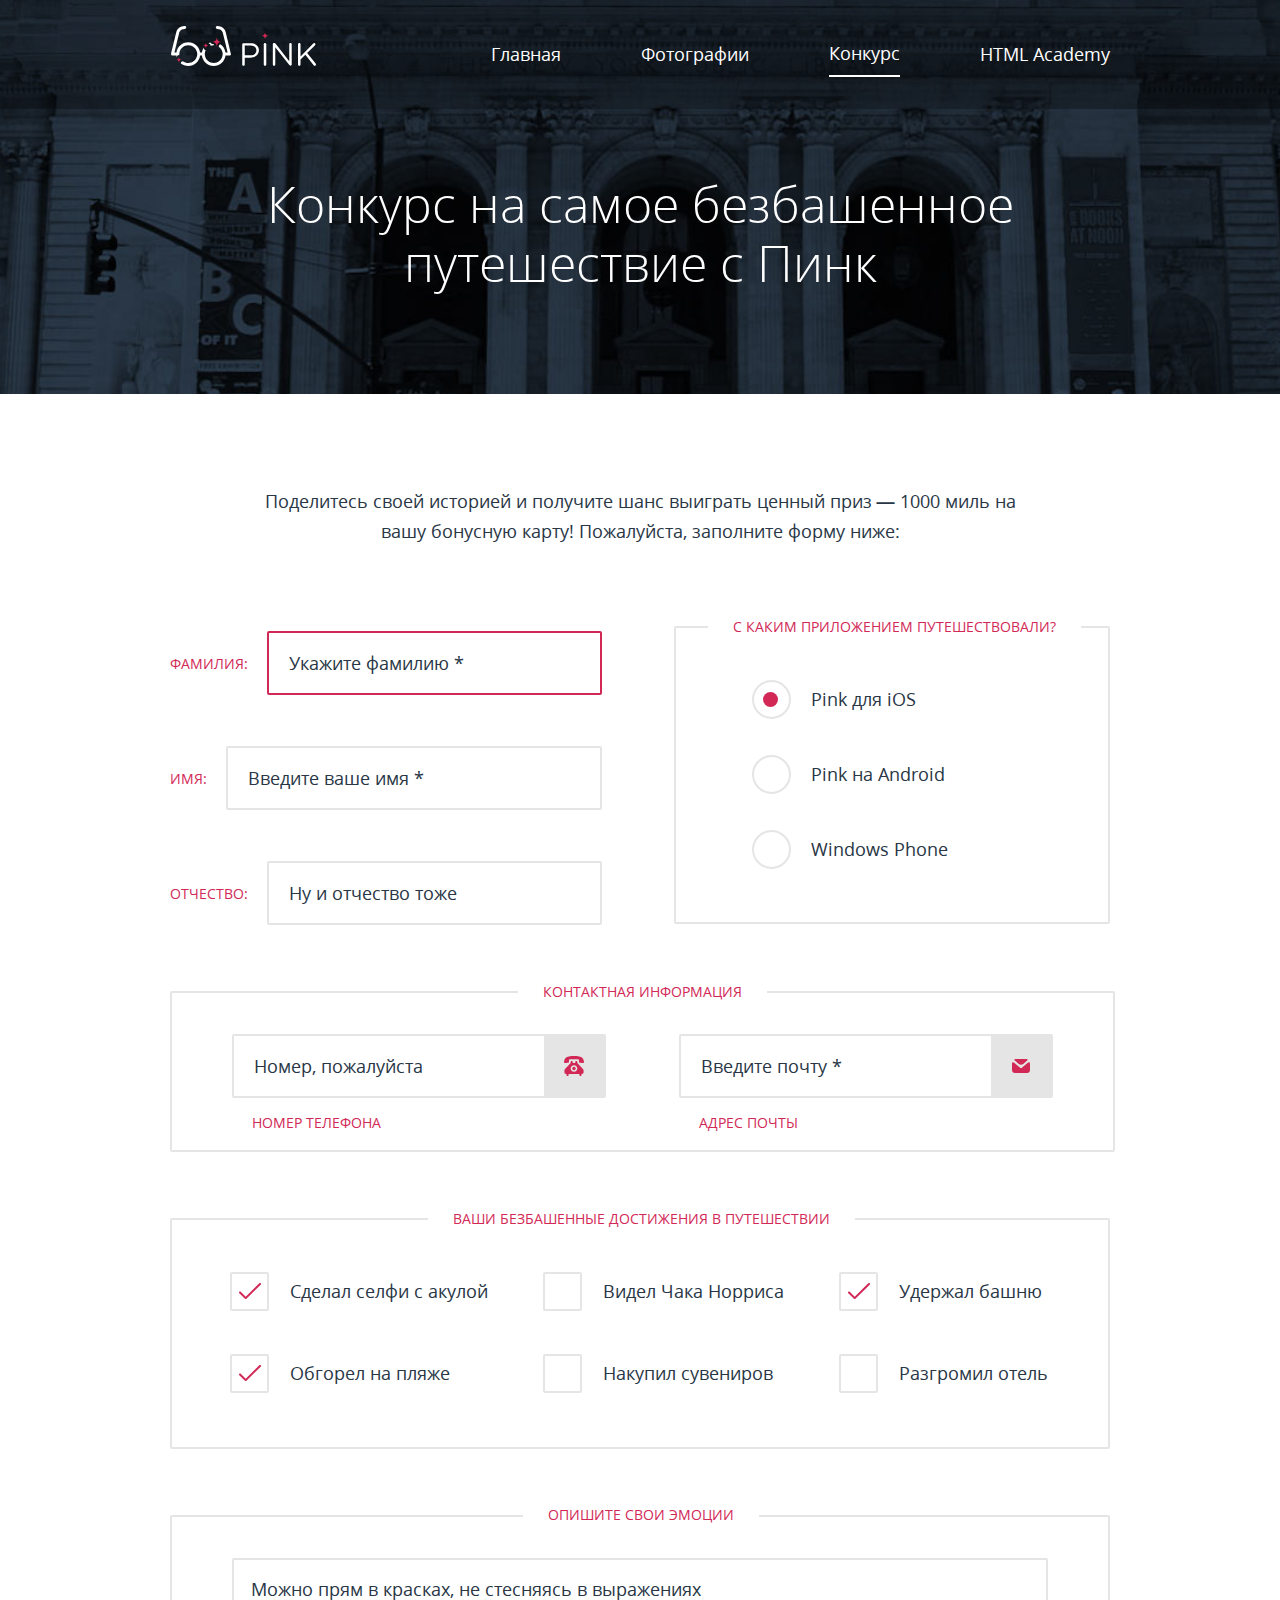
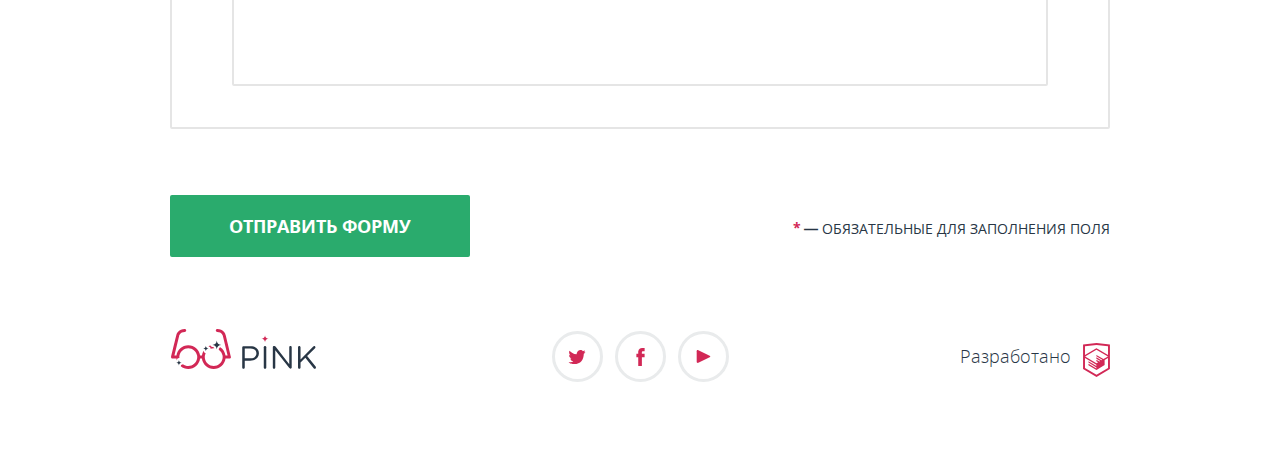
==== commit 66f272c9: "using webp and svg-sprite" ====
--- a/form.html
+++ b/form.html
@@ -1 +1,152 @@
-<!DOCTYPE html><html lang="ru"><head><meta charset="utf-8"><meta name="viewport" content="width=device-width,initial-scale=1"><title>HTML Academy: Пинк</title><link rel="stylesheet" href="css/style.css"></head><body><svg style="display: none;"><symbol id="icon-menu-cross" xmlns="http://www.w3.org/2000/svg" xmlns:xlink="http://www.w3.org/1999/xlink" viewBox="0 0 23.867 23.867" enable-background="new 0 0 23.867 23.867" xml:space="preserve"><path d="M15.087,11.933l8.56-8.559c0.293-0.293,0.293-0.768,0-1.061L21.554,0.22C21.414,0.079,21.223,0,21.023,0 c-0.199,0-0.391,0.079-0.529,0.22l-8.561,8.56l-8.56-8.56c-0.282-0.282-0.78-0.282-1.061,0L0.22,2.313 c-0.293,0.293-0.293,0.768,0,1.061l8.56,8.559l-8.56,8.559c-0.293,0.293-0.293,0.768,0,1.062l2.093,2.094 c0.141,0.142,0.331,0.22,0.53,0.22c0.199,0,0.39-0.078,0.53-0.22l8.561-8.56l8.56,8.56c0.141,0.142,0.332,0.22,0.53,0.22 c0.199,0,0.39-0.078,0.53-0.22l2.093-2.094c0.293-0.294,0.293-0.769,0-1.062L15.087,11.933z"/></symbol><symbol id="icon-menu-burger" xmlns="http://www.w3.org/2000/svg" xmlns:xlink="http://www.w3.org/1999/xlink" viewBox="0 0 49.945 24.007" enable-background="new 0 0 49.945 24.007" xml:space="preserve"><g id="miu"><g id="editor_list_view_hambuger_menu_glyph"><g><path id="path-1" d="M1.137,0C0.51,0,0,0.428,0,1.01v1.981c0,0.558,0.494,1.01,1.139,1.01h47.671 c0.628,0,1.138-0.428,1.138-1.01V1.01c0-0.558-0.494-1.01-1.138-1.01H1.137z M1.137,10.003C0.51,10.003,0,10.431,0,11.013v1.98 c0,0.557,0.494,1.01,1.139,1.01h47.671c0.628,0,1.138-0.428,1.138-1.01v-1.98c0-0.558-0.494-1.01-1.138-1.01H1.137z M1.137,20.005C0.51,20.005,0,20.434,0,21.016v1.981c0,0.557,0.494,1.01,1.139,1.01h47.671c0.628,0,1.138-0.428,1.138-1.01 v-1.981c0-0.558-0.494-1.011-1.138-1.011H1.137z"/></g><g><path id="path-1_1_" d="M1.137,0C0.51,0,0,0.428,0,1.01v1.981c0,0.558,0.494,1.01,1.139,1.01h47.671 c0.628,0,1.138-0.428,1.138-1.01V1.01c0-0.558-0.494-1.01-1.138-1.01H1.137z M1.137,10.003C0.51,10.003,0,10.431,0,11.013v1.98 c0,0.557,0.494,1.01,1.139,1.01h47.671c0.628,0,1.138-0.428,1.138-1.01v-1.98c0-0.558-0.494-1.01-1.138-1.01H1.137z M1.137,20.005C0.51,20.005,0,20.434,0,21.016v1.981c0,0.557,0.494,1.01,1.139,1.01h47.671c0.628,0,1.138-0.428,1.138-1.01 v-1.981c0-0.558-0.494-1.011-1.138-1.011H1.137z"/></g></g></g></symbol><symbol id="logo-pink-blue-desktop" xmlns="http://www.w3.org/2000/svg" xmlns:xlink="http://www.w3.org/1999/xlink" viewBox="0 0 146.3 40.375" enable-background="new 0 0 146.3 40.375" xml:space="preserve"><g><path d="M71.874,18.661c0-0.708,0.58-1.288,1.256-1.288h7.18c5.087,0,8.436,2.704,8.436,7.146v0.063 c0,4.86-4.057,7.373-8.854,7.373h-5.475v6.825c0,0.708-0.58,1.287-1.289,1.287c-0.676,0-1.256-0.58-1.256-1.287L71.874,18.661 L71.874,18.661z M79.988,29.641c3.734,0,6.182-1.996,6.182-4.959v-0.062c0-3.221-2.414-4.894-6.053-4.894h-5.699v9.917h5.57V29.641 z"/><path d="M93.603,18.5c0-0.708,0.579-1.288,1.255-1.288c0.709,0,1.288,0.58,1.288,1.288v20.283 c0,0.708-0.579,1.287-1.288,1.287c-0.676,0-1.255-0.579-1.255-1.287V18.5z"/><path d="M102.744,18.532c0-0.676,0.58-1.256,1.256-1.256h0.354c0.58,0,0.935,0.29,1.288,0.74l13.684,17.45V18.468 c0-0.676,0.547-1.256,1.256-1.256c0.676,0,1.225,0.58,1.225,1.256v20.349c0,0.677-0.48,1.19-1.158,1.19h-0.129 c-0.548,0-0.936-0.321-1.318-0.772l-13.976-17.867v17.449c0,0.677-0.547,1.257-1.257,1.257c-0.676,0-1.223-0.58-1.223-1.257V18.532 H102.744z"/><path d="M128.173,18.5c0-0.708,0.58-1.288,1.257-1.288c0.708,0,1.286,0.58,1.286,1.288v12.331l12.848-13.168 c0.29-0.257,0.579-0.451,0.998-0.451c0.676,0,1.225,0.612,1.225,1.256c0,0.354-0.162,0.644-0.42,0.901l-7.984,7.92l8.564,10.561 c0.225,0.291,0.354,0.547,0.354,0.936c0,0.676-0.577,1.288-1.285,1.288c-0.482,0-0.807-0.259-1.03-0.58l-8.401-10.464l-4.863,4.861 v4.895c0,0.708-0.578,1.288-1.286,1.288c-0.677,0-1.257-0.58-1.257-1.288V18.5H128.173z"/></g><path fill="#D22856" d="M98.498,9.875c-2.002,0-3.623-1.623-3.623-3.624c0,2.001-1.623,3.624-3.625,3.624 c2.002,0,3.625,1.623,3.625,3.624C94.875,11.498,96.496,9.875,98.498,9.875z"/><g><path fill="#D22856" d="M43.094,19.313c0.246,0,0.489,0.014,0.73,0.033c-0.437-0.728-1.227-1.221-2.136-1.221 c-0.877,0-1.614-0.568-1.884-1.354c-0.727,0.208-1.425,0.482-2.089,0.816c0.062,0.017,0.122,0.038,0.188,0.038c1.104,0,2,0.896,2,2 c0,0.096-0.015,0.188-0.028,0.281C40.875,19.524,41.959,19.313,43.094,19.313z"/><path fill="#D22856" d="M60.462,28.016c-0.002-0.009-5.175-21.365-5.175-21.365C54.926,4.303,52.694,0,46.688,0 c-0.829,0-1.5,0.671-1.5,1.5s0.671,1.5,1.5,1.5c4.856,0,5.575,3.729,5.639,4.143l4.767,19.701h-2.073 c-0.445-3.557-2.453-6.628-5.305-8.522c-0.897,0.379-1.529,1.269-1.529,2.303c0,0.088-0.015,0.171-0.026,0.256 c1.991,1.358,3.415,3.489,3.829,5.965c0.082,0.488,0.135,0.987,0.135,1.5c0,0.512-0.053,1.012-0.135,1.5 c-0.716,4.271-4.421,7.53-8.896,7.53c-4.475,0-8.181-3.259-8.896-7.53c-0.082-0.488-0.135-0.988-0.135-1.5 c0-0.513,0.053-1.012,0.135-1.5c0.147-0.879,0.427-1.712,0.808-2.484c-1.034-0.077-1.852-0.932-1.852-1.984 c0-0.189-0.077-0.357-0.192-0.488c-0.938,1.469-1.569,3.149-1.795,4.957h-1.82c-0.741-5.927-5.802-10.531-11.927-10.531 S6.235,20.917,5.493,26.844H3.42L8.187,7.143C8.25,6.729,8.97,3,13.826,3c0.829,0,1.5-0.671,1.5-1.5S14.655,0,13.826,0 C7.82,0,5.588,4.303,5.227,6.651c0,0-5.173,21.356-5.175,21.365c-0.266,1.109,0.531,1.826,1.426,1.826 c0.012,0,0.023,0.004,0.036,0.004h3.982c0.079,0.629,0.215,1.237,0.387,1.831c0.059-0.106,0.102-0.224,0.102-0.354 c0-1.104,0.896-2,2-2c0.166,0,0.324,0.024,0.478,0.062c-0.043-0.343-0.074-0.688-0.074-1.042c0-0.512,0.053-1.011,0.135-1.5 c0.715-4.271,4.421-7.531,8.896-7.531s8.18,3.26,8.896,7.531c0.082,0.489,0.135,0.988,0.135,1.5s-0.053,1.012-0.135,1.5 c-0.715,4.272-4.421,7.531-8.896,7.531c-2.022,0-3.883-0.67-5.386-1.794c-0.35,0.302-0.8,0.491-1.299,0.491 c-0.413,0-0.749,0.336-0.749,0.748c0,0.289-0.065,0.563-0.176,0.812c2.075,1.708,4.722,2.743,7.614,2.743 c6.125,0,11.185-4.604,11.927-10.529h1.814c0.742,5.926,5.802,10.529,11.927,10.529s11.186-4.604,11.927-10.529H59 c0.012,0,0.023-0.005,0.036-0.005C59.931,29.842,60.728,29.125,60.462,28.016z"/></g><g><g><path d="M50.686,16.125c-2.485,0-4.499-2.014-4.499-4.499c0,2.485-2.014,4.499-4.499,4.499 c2.485,0,4.499,2.014,4.499,4.499C46.187,18.139,48.2,16.125,50.686,16.125z"/></g></g><g><g><path d="M37.904,19.626c-1.519,0-2.749-1.23-2.749-2.749c0,1.519-1.23,2.749-2.749,2.749 c1.519,0,2.749,1.229,2.749,2.749C35.155,20.855,36.386,19.626,37.904,19.626z"/></g></g><g><g><path d="M10.734,34.072c-1.519,0-2.749-1.23-2.749-2.75c0,1.52-1.23,2.75-2.749,2.75 c1.519,0,2.749,1.229,2.749,2.748C7.985,35.303,9.215,34.072,10.734,34.072z"/></g></g></symbol><symbol id="logo-pink-blue-mobile" xmlns="http://www.w3.org/2000/svg" xmlns:xlink="http://www.w3.org/1999/xlink" viewBox="0 0 146.3 40.375" enable-background="new 0 0 146.3 40.375" xml:space="preserve"><g><path d="M71.874,18.661c0-0.708,0.58-1.288,1.256-1.288h7.18c5.087,0,8.436,2.704,8.436,7.146v0.063 c0,4.86-4.057,7.373-8.854,7.373h-5.475v6.825c0,0.708-0.58,1.287-1.289,1.287c-0.676,0-1.256-0.58-1.256-1.287L71.874,18.661 L71.874,18.661z M79.988,29.641c3.734,0,6.182-1.996,6.182-4.959v-0.062c0-3.221-2.414-4.894-6.053-4.894h-5.699v9.917h5.57V29.641 z"/><path d="M93.603,18.5c0-0.708,0.579-1.288,1.255-1.288c0.709,0,1.288,0.58,1.288,1.288v20.283 c0,0.708-0.579,1.287-1.288,1.287c-0.676,0-1.255-0.579-1.255-1.287V18.5z"/><path d="M102.744,18.532c0-0.676,0.58-1.256,1.256-1.256h0.354c0.58,0,0.935,0.29,1.288,0.74l13.684,17.45V18.468 c0-0.676,0.547-1.256,1.256-1.256c0.676,0,1.225,0.58,1.225,1.256v20.349c0,0.677-0.48,1.19-1.158,1.19h-0.129 c-0.548,0-0.936-0.321-1.318-0.772l-13.976-17.867v17.449c0,0.677-0.547,1.257-1.257,1.257c-0.676,0-1.223-0.58-1.223-1.257V18.532 H102.744z"/><path d="M128.173,18.5c0-0.708,0.58-1.288,1.257-1.288c0.708,0,1.286,0.58,1.286,1.288v12.331l12.848-13.16 c0.29-0.257,0.579-0.451,0.998-0.451c0.676,0,1.225,0.612,1.225,1.256c0,0.354-0.162,0.644-0.42,0.901l-7.984,7.92l8.564,10.561 c0.225,0.291,0.354,0.547,0.354,0.936c0,0.676-0.577,1.288-1.285,1.288c-0.482,0-0.807-0.259-1.03-0.58l-8.401-10.464l-4.863,4.861 v4.895c0,0.708-0.578,1.288-1.286,1.288c-0.677,0-1.257-0.58-1.257-1.288V18.5H128.173z"/></g><path d="M60.498,28.266"/><path fill="#D22856" d="M60.462,28.016c-0.002-0.009-5.175-21.365-5.175-21.365C54.926,4.303,52.694,0,46.688,0 c-0.829,0-1.5,0.671-1.5,1.5s0.671,1.5,1.5,1.5c4.856,0,5.575,3.729,5.639,4.143l4.767,19.701h-2.073 c-0.742-5.927-5.802-10.531-11.927-10.531s-11.186,4.604-11.927,10.531h-1.82c-0.741-5.927-5.802-10.531-11.927-10.531 S6.235,20.917,5.493,26.844H3.42L8.187,7.143C8.25,6.729,8.97,3,13.826,3c0.829,0,1.5-0.671,1.5-1.5S14.655,0,13.826,0 C7.82,0,5.588,4.303,5.227,6.651c0,0-5.173,21.356-5.175,21.365c-0.266,1.109,0.531,1.826,1.426,1.826 c0.012,0,0.023,0.004,0.036,0.004h3.982c0.741,5.926,5.802,10.53,11.927,10.53s11.185-4.604,11.927-10.53h1.814 c0.742,5.926,5.802,10.53,11.927,10.53s11.186-4.604,11.927-10.53H59c0.012,0,0.023-0.004,0.036-0.004 C59.931,29.842,60.728,29.125,60.462,28.016z M26.315,29.844c-0.715,4.272-4.421,7.531-8.896,7.531s-8.18-3.259-8.896-7.531 c-0.082-0.488-0.135-0.988-0.135-1.5s0.053-1.011,0.135-1.5c0.715-4.271,4.421-7.531,8.896-7.531s8.18,3.26,8.896,7.531 c0.082,0.489,0.135,0.988,0.135,1.5S26.397,29.355,26.315,29.844z M51.99,29.844c-0.716,4.272-4.421,7.531-8.896,7.531 c-4.475,0-8.181-3.259-8.896-7.531c-0.082-0.488-0.135-0.988-0.135-1.5s0.053-1.011,0.135-1.5c0.716-4.271,4.421-7.531,8.896-7.531 c4.475,0,8.181,3.26,8.896,7.531c0.082,0.489,0.135,0.988,0.135,1.5S52.072,29.355,51.99,29.844z"/></symbol><symbol id="logo-pink-white-desktop" xmlns="http://www.w3.org/2000/svg" xmlns:xlink="http://www.w3.org/1999/xlink" viewBox="0 0 146.3 40.375" enable-background="new 0 0 146.3 40.375" xml:space="preserve"><g><path d="M71.874,18.661c0-0.708,0.58-1.288,1.256-1.288h7.18c5.087,0,8.436,2.704,8.436,7.146v0.064 c0,4.861-4.057,7.373-8.854,7.373h-5.475v6.825c0,0.708-0.58,1.288-1.288,1.288c-0.676,0-1.256-0.58-1.256-1.288V18.661z M79.988,29.641c3.734,0,6.182-1.996,6.182-4.959v-0.063c0-3.22-2.414-4.894-6.053-4.894h-5.699v9.917H79.988L79.988,29.641z"/><path d="M93.603,18.5c0-0.708,0.579-1.288,1.255-1.288c0.709,0,1.288,0.58,1.288,1.288v20.283 c0,0.708-0.579,1.287-1.288,1.287c-0.676,0-1.255-0.579-1.255-1.287V18.5z"/><path d="M102.744,18.532c0-0.676,0.58-1.256,1.256-1.256h0.354c0.58,0,0.935,0.29,1.288,0.74l13.684,17.45V18.468 c0-0.676,0.547-1.256,1.256-1.256c0.676,0,1.224,0.58,1.224,1.256v20.349c0,0.676-0.481,1.19-1.158,1.19h-0.129c-0.548,0-0.935-0.321-1.319-0.772l-13.975-17.868v17.45c0,0.676-0.547,1.256-1.256,1.256c-0.676,0-1.223-0.58-1.223-1.256V18.532 H102.744z"/><path d="M128.173,18.5c0-0.708,0.58-1.288,1.257-1.288c0.708,0,1.286,0.58,1.286,1.288v12.331l12.848-13.168 c0.29-0.257,0.579-0.451,0.998-0.451c0.676,0,1.225,0.612,1.225,1.256c0,0.354-0.162,0.644-0.42,0.901l-7.984,7.92l8.564,10.561 c0.225,0.291,0.354,0.547,0.354,0.935c0,0.676-0.578,1.288-1.286,1.288c-0.483,0-0.806-0.258-1.03-0.58l-8.402-10.463l-4.863,4.861 v4.894c0,0.708-0.578,1.288-1.286,1.288c-0.677,0-1.257-0.58-1.257-1.288V18.5H128.173z"/></g><path fill="#D22856" d="M98.498,9.875c-2.002,0-3.623-1.623-3.623-3.624c0,2.001-1.623,3.624-3.625,3.624 c2.002,0,3.625,1.623,3.625,3.624C94.875,11.498,96.496,9.875,98.498,9.875z"/><g><path d="M43.094,19.313c0.246,0,0.489,0.014,0.73,0.033c-0.437-0.728-1.227-1.221-2.136-1.221 c-0.877,0-1.614-0.568-1.884-1.354c-0.727,0.208-1.425,0.482-2.089,0.816c0.062,0.017,0.122,0.038,0.188,0.038c1.104,0,2,0.896,2,2 c0,0.096-0.015,0.188-0.028,0.281C40.875,19.524,41.959,19.313,43.094,19.313z"/><path d="M60.462,28.016c-0.002-0.009-5.175-21.365-5.175-21.365C54.926,4.303,52.694,0,46.688,0 c-0.829,0-1.5,0.671-1.5,1.5s0.671,1.5,1.5,1.5c4.856,0,5.575,3.729,5.639,4.143l4.767,19.701h-2.073 c-0.445-3.557-2.453-6.628-5.305-8.522c-0.897,0.379-1.529,1.269-1.529,2.303c0,0.088-0.015,0.171-0.026,0.256 c1.991,1.358,3.415,3.489,3.829,5.964c0.082,0.489,0.135,0.988,0.135,1.5s-0.053,1.012-0.135,1.5 c-0.716,4.272-4.421,7.531-8.896,7.531c-4.475,0-8.181-3.259-8.896-7.531c-0.082-0.488-0.135-0.988-0.135-1.5 s0.053-1.011,0.135-1.5c0.147-0.878,0.427-1.711,0.808-2.483c-1.034-0.078-1.852-0.932-1.852-1.985 c0-0.189-0.077-0.357-0.192-0.489c-0.938,1.469-1.569,3.15-1.795,4.958h-1.82c-0.741-5.927-5.802-10.531-11.927-10.531 S6.235,20.917,5.493,26.844H3.42L8.187,7.143C8.25,6.729,8.97,3,13.826,3c0.829,0,1.5-0.671,1.5-1.5S14.655,0,13.826,0 C7.82,0,5.588,4.303,5.227,6.651c0,0-5.173,21.356-5.175,21.365c-0.266,1.109,0.531,1.826,1.426,1.826 c0.012,0,0.023,0.004,0.036,0.004h3.982c0.079,0.628,0.215,1.237,0.387,1.831c0.059-0.106,0.102-0.224,0.102-0.354 c0-1.104,0.896-2,2-2c0.166,0,0.324,0.025,0.478,0.063c-0.043-0.343-0.074-0.688-0.074-1.042c0-0.512,0.053-1.011,0.135-1.5 c0.715-4.271,4.421-7.531,8.896-7.531s8.18,3.26,8.896,7.531c0.082,0.489,0.135,0.988,0.135,1.5s-0.053,1.012-0.135,1.5 c-0.715,4.272-4.421,7.531-8.896,7.531c-2.022,0-3.883-0.67-5.386-1.794c-0.35,0.302-0.8,0.491-1.299,0.491 c-0.413,0-0.749,0.336-0.749,0.748c0,0.29-0.065,0.564-0.176,0.812c2.075,1.708,4.722,2.743,7.614,2.743 c6.125,0,11.185-4.604,11.927-10.53h1.814c0.742,5.926,5.802,10.53,11.927,10.53s11.186-4.604,11.927-10.53H59 c0.012,0,0.023-0.004,0.036-0.004C59.931,29.842,60.728,29.125,60.462,28.016z"/></g><g><g><path fill="#D22856" d="M50.686,16.125c-2.485,0-4.499-2.014-4.499-4.499c0,2.485-2.014,4.499-4.499,4.499 c2.485,0,4.499,2.014,4.499,4.499C46.187,18.139,48.2,16.125,50.686,16.125z"/></g></g><g><g><path fill="#D22856" d="M37.904,19.626c-1.519,0-2.749-1.23-2.749-2.749c0,1.519-1.23,2.749-2.749,2.749 c1.519,0,2.749,1.229,2.749,2.749C35.155,20.855,36.386,19.626,37.904,19.626z"/></g></g><g><g><path fill="#D22856" d="M10.734,34.072c-1.519,0-2.749-1.23-2.749-2.75c0,1.52-1.23,2.75-2.749,2.75 c1.519,0,2.749,1.229,2.749,2.748C7.985,35.303,9.215,34.072,10.734,34.072z"/></g></g></symbol><symbol id="logo-pink-white-mobile" xmlns="http://www.w3.org/2000/svg" xmlns:xlink="http://www.w3.org/1999/xlink" viewBox="0 0 74.426 22.859" enable-background="new 0 0 74.426 22.859" xml:space="preserve"><g><path d="M0,1.449c0-0.708,0.58-1.288,1.256-1.288h7.18c5.087,0,8.436,2.704,8.436,7.147v0.064 c0,4.861-4.057,7.373-8.854,7.373H2.544v6.825c0,0.708-0.58,1.288-1.288,1.288C0.58,22.859,0,22.279,0,21.571V1.449z M8.114,12.428 c3.734,0,6.182-1.996,6.182-4.958V7.405c0-3.22-2.415-4.894-6.054-4.894H2.544v9.917H8.114z"/><path d="M21.729,1.288C21.729,0.58,22.308,0,22.983,0c0.709,0,1.288,0.58,1.288,1.288v20.283 c0,0.708-0.579,1.288-1.288,1.288c-0.676,0-1.255-0.58-1.255-1.288V1.288z"/><path d="M30.87,1.32c0-0.676,0.579-1.256,1.256-1.256h0.354c0.58,0,0.934,0.29,1.288,0.74l13.684,17.45V1.256 C47.451,0.58,47.998,0,48.707,0c0.676,0,1.223,0.58,1.223,1.256v20.348c0,0.676-0.482,1.191-1.158,1.191h-0.129 c-0.548,0-0.934-0.322-1.32-0.772L33.349,4.153v17.45c0,0.676-0.547,1.256-1.255,1.256c-0.677,0-1.224-0.58-1.224-1.256V1.32z"/><path d="M56.3,1.288C56.3,0.58,56.879,0,57.556,0c0.708,0,1.287,0.58,1.287,1.288v12.331L71.689,0.451 C71.979,0.193,72.269,0,72.688,0c0.676,0,1.224,0.612,1.224,1.256c0,0.354-0.161,0.644-0.419,0.901l-7.984,7.92l8.564,10.561 c0.225,0.29,0.354,0.547,0.354,0.934c0,0.676-0.579,1.288-1.287,1.288c-0.483,0-0.806-0.258-1.03-0.58l-8.403-10.463l-4.862,4.861 v4.894c0,0.708-0.579,1.288-1.287,1.288c-0.677,0-1.256-0.58-1.256-1.288V1.288z"/></g></symbol><symbol id="logo-pink-white-tablet" viewBox="0 0 146.3 40.375" enable-background="new 0 0 146.3 40.375" xml:space="preserve"><g><path d="M71.874,18.661c0-0.708,0.58-1.288,1.256-1.288h7.18c5.087,0,8.436,2.704,8.436,7.146v0.064 c0,4.861-4.057,7.373-8.854,7.373h-5.475v6.825c0,0.708-0.58,1.288-1.288,1.288c-0.676,0-1.256-0.58-1.256-1.288V18.661z M79.988,29.641c3.734,0,6.182-1.996,6.182-4.959v-0.063c0-3.22-2.414-4.894-6.053-4.894h-5.699v9.917H79.988L79.988,29.641z"/><path d="M93.603,18.5c0-0.708,0.579-1.288,1.255-1.288c0.709,0,1.288,0.58,1.288,1.288v20.283 c0,0.708-0.579,1.287-1.288,1.287c-0.676,0-1.255-0.579-1.255-1.287V18.5z"/><path d="M102.744,18.532c0-0.676,0.58-1.256,1.256-1.256h0.354c0.58,0,0.935,0.29,1.288,0.74l13.684,17.45V18.468 c0-0.676,0.547-1.256,1.256-1.256c0.676,0,1.224,0.58,1.224,1.256v20.349c0,0.676-0.481,1.19-1.158,1.19h-0.129c-0.548,0-0.935-0.321-1.319-0.772l-13.975-17.868v17.45c0,0.676-0.547,1.256-1.256,1.256c-0.676,0-1.223-0.58-1.223-1.256V18.532 H102.744z"/><path d="M128.173,18.5c0-0.708,0.58-1.288,1.257-1.288c0.708,0,1.286,0.58,1.286,1.288v12.331l12.848-13.168 c0.29-0.257,0.579-0.451,0.998-0.451c0.676,0,1.225,0.612,1.225,1.256c0,0.354-0.162,0.644-0.42,0.901l-7.984,7.92l8.564,10.561 c0.225,0.291,0.354,0.547,0.354,0.935c0,0.676-0.578,1.288-1.286,1.288c-0.483,0-0.806-0.258-1.03-0.58l-8.402-10.463l-4.863,4.861 v4.894c0,0.708-0.578,1.288-1.286,1.288c-0.677,0-1.257-0.58-1.257-1.288V18.5H128.173z"/></g><path d="M60.498,28.266"/><path d="M60.462,28.016c-0.002-0.009-5.175-21.365-5.175-21.365C54.926,4.303,52.694,0,46.688,0 c-0.829,0-1.5,0.671-1.5,1.5s0.671,1.5,1.5,1.5c4.856,0,5.575,3.729,5.639,4.143l4.767,19.701h-2.073 c-0.742-5.927-5.802-10.531-11.927-10.531s-11.186,4.604-11.927,10.531h-1.82c-0.741-5.927-5.802-10.531-11.927-10.531 S6.235,20.917,5.493,26.844H3.42L8.187,7.143C8.25,6.729,8.97,3,13.826,3c0.829,0,1.5-0.671,1.5-1.5S14.655,0,13.826,0 C7.82,0,5.588,4.303,5.227,6.651c0,0-5.173,21.356-5.175,21.365c-0.266,1.109,0.531,1.826,1.426,1.826 c0.012,0,0.023,0.004,0.036,0.004h3.982c0.741,5.926,5.802,10.53,11.927,10.53s11.185-4.604,11.927-10.53h1.814 c0.742,5.926,5.802,10.53,11.927,10.53s11.186-4.604,11.927-10.53H59c0.012,0,0.023-0.004,0.036-0.004 C59.931,29.842,60.728,29.125,60.462,28.016z M26.315,29.844c-0.715,4.272-4.421,7.531-8.896,7.531c-4.475,0-8.18-3.259-8.896-7.531 c-0.082-0.488-0.135-0.988-0.135-1.5s0.053-1.011,0.135-1.5c0.715-4.271,4.421-7.531,8.896-7.531c4.475,0,8.18,3.26,8.896,7.531 c0.082,0.489,0.135,0.988,0.135,1.5S26.397,29.355,26.315,29.844z M51.99,29.844c-0.716,4.272-4.421,7.531-8.896,7.531 c-4.475,0-8.181-3.259-8.896-7.531c-0.082-0.488-0.135-0.988-0.135-1.5s0.053-1.011,0.135-1.5c0.716-4.271,4.421-7.531,8.896-7.531 c4.475,0,8.181,3.26,8.896,7.531c0.082,0.489,0.135,0.988,0.135,1.5S52.072,29.355,51.99,29.844z"/></symbol><symbol id="logo-apple" viewBox="0 0 46.21 56.753" enable-background="new 0 0 46.21 56.753" xml:space="preserve"><path fill="#FFFFFF" d="M38.593,30.15c0.081,8.59,7.535,11.447,7.617,11.483c-0.062,0.202-1.19,4.073-3.927,8.072 c-2.365,3.457-4.82,6.901-8.688,6.973c-3.799,0.07-5.021-2.253-9.365-2.253c-4.344,0-5.702,2.182-9.298,2.32 c-3.733,0.142-6.576-3.739-8.961-7.184c-4.875-7.046-8.598-19.91-3.597-28.593c2.484-4.313,6.925-7.043,11.743-7.114 c3.666-0.069,7.126,2.466,9.366,2.466c2.241,0,6.444-3.049,10.865-2.601c1.85,0.077,7.044,0.747,10.38,5.629 C44.459,19.519,38.531,22.971,38.593,30.15 M31.453,9.062C33.435,6.662,34.769,3.323,34.405,0c-2.857,0.115-6.312,1.904-8.36,4.302 c-1.837,2.123-3.445,5.521-3.011,8.778C26.218,13.326,29.47,11.461,31.453,9.062"/></symbol><symbol id="logo-android" viewBox="0 0 42.084 47.041" enable-background="new 0 0 42.084 47.041" xml:space="preserve"><path fill="#A4C639" d="M34.144,14.009H7.945c-0.009,0.11-0.018,0.22-0.018,0.333v18.755c0,1.926,1.457,3.49,3.316,3.627v7.43 c0,1.594,1.291,2.885,2.885,2.885c1.593,0,2.885-1.291,2.885-2.885v-7.42h8.058v7.42c0,1.594,1.291,2.885,2.885,2.885 c1.595,0,2.886-1.291,2.886-2.885v-7.434c1.858-0.137,3.315-1.701,3.315-3.627V14.342C34.157,14.229,34.153,14.119,34.144,14.009z"/><path id="c-4-9-2-9-2-9" fill="#A4C639" d="M2.886,15.679L2.886,15.679c1.593,0,2.886,1.292,2.886,2.885v12.378 c0,1.595-1.292,2.886-2.886,2.886l0,0C1.292,33.828,0,32.537,0,30.942V18.564C0,16.97,1.292,15.679,2.886,15.679z"/><path id="c-4-1-7-3-8-4" fill="#A4C639" d="M39.198,15.679L39.198,15.679c1.595,0,2.886,1.292,2.886,2.885v12.378 c0,1.595-1.291,2.886-2.886,2.886l0,0c-1.594,0-2.885-1.291-2.885-2.886V18.564C36.313,16.97,37.604,15.679,39.198,15.679z"/><path fill="#A4C639" d="M8.03,11.967h26.026c-0.039-2.783-1.234-5.322-3.187-7.275l2.446-4.235c0.082-0.146,0.031-0.331-0.112-0.415 c-0.146-0.084-0.331-0.034-0.415,0.111L30.416,4.26c-2.052-1.853-6.249-3.4-9.374-3.4l0,0c-3.016,0-7.322,1.547-9.374,3.4 L9.296,0.152C9.213,0.007,9.027-0.042,8.881,0.041C8.736,0.125,8.686,0.311,8.77,0.456l2.445,4.235 C9.265,6.645,8.068,9.184,8.03,11.967z M25.323,6.804c-0.002-0.805,0.664-1.46,1.488-1.462c0.826-0.002,1.494,0.648,1.498,1.454 c0,0.002,0,0.005,0,0.008c0.002,0.805-0.664,1.46-1.49,1.462c-0.823,0.002-1.493-0.649-1.496-1.454 C25.323,6.81,25.323,6.807,25.323,6.804z M14.18,6.804c-0.001-0.805,0.665-1.46,1.489-1.462c0.824-0.002,1.494,0.648,1.497,1.454 c0,0.002,0,0.005,0,0.008c0.002,0.805-0.664,1.46-1.488,1.462c-0.825,0.002-1.495-0.649-1.498-1.454 C14.18,6.81,14.18,6.807,14.18,6.804z"/></symbol><symbol id="logo-microsoft" viewBox="0 0 43.922 41.992" enable-background="new 0 0 43.922 41.992" xml:space="preserve"><g><path id="path5058" fill="#F05423" d="M20.874,19.953H0V0h20.874V19.953z"/><path id="path5060" fill="#84C441" d="M43.922,19.953H23.049V0h20.873V19.953z"/><path id="path5062" fill="#2DABE2" d="M20.873,41.992H0V22.04h20.873V41.992z"/><path id="path5064" fill="#F9BC15" d="M43.922,41.992H23.049V22.04h20.873V41.992z"/></g></symbol><symbol id="icon-yes" fill="#3dc644" xmlns="http://www.w3.org/2000/svg" xmlns:xlink="http://www.w3.org/1999/xlink" viewBox="-82.357 4.875 21.698 16.09" enable-background="new -82.357 4.875 21.698 16.09" xml:space="preserve"><path d="M-60.953,5.167c-0.391-0.391-1.023-0.391-1.414,0L-75.75,18.551l-4.9-4.9c-0.391-0.391-1.023-0.391-1.414,0 s-0.391,1.023,0,1.414l5.607,5.607c0.195,0.195,0.451,0.293,0.707,0.293s0.512-0.098,0.707-0.293l14.09-14.0 C-60.562,6.191-60.562,5.558-60.953,5.167z"/></symbol><symbol id="icon-no" fill="#f25b26" xmlns="http://www.w3.org/2000/svg" xmlns:xlink="http://www.w3.org/1999/xlink" viewBox="0 0 26.752 26.752" enable-background="new 0 0 26.752 26.752" xml:space="preserve"><path d="M15.497,13.376L26.312,2.562c0.586-0.585,0.586-1.535,0-2.121s-1.535-0.586-2.121,0L13.376,11.255L2.562,0.439 c-0.586-0.586-1.535-0.586-2.121,0c-0.586,0.585-0.586,1.535,0,2.121l10.814,10.815L0.439,24.19c-0.586,0.586-0.586,1.535,0,2.121 c0.293,0.293,0.677,0.439,1.061,0.439s0.768-0.146,1.061-0.439l10.815-10.814L24.19,26.312c0.293,0.293,0.677,0.439,1.061,0.439 s0.768-0.146,1.061-0.439c0.586-0.586,0.586-1.535,0-2.121L15.497,13.376z"/></symbol><symbol id="icon-quotes" xmlns="http://www.w3.org/2000/svg" xmlns:xlink="http://www.w3.org/1999/xlink" viewBox="0 0 78.672 63.789" enable-background="new 0 0 78.672 63.789" xml:space="preserve"><g><path d="M34.967,7.063L30.713,0C28.272,1.495,0,12.207,0,39.617c0,7.231,0.336,24.172,18.9,24.172 c11.187,0,13.94-10.279,13.94-13.584c0-21.977-21.382-14.177-21.382-14.177C11.458,17.957,31.263,9.184,34.967,7.063z"/></g><g><path d="M78.672,7.063L74.418,0c-2.44,1.495-30.713,12.207-30.713,39.617c0,7.231,0.337,24.172,18.9,24.172 c11.187,0,13.939-10.279,13.939-13.584c0-21.977-21.381-14.177-21.381-14.177C55.165,17.957,74.969,9.184,78.672,7.063z"/></g></symbol><symbol id="icon-review-arrow-left"><path d="M2.045,20.859L21.458,1.446c0.331-0.331,0.331-0.867,0-1.198c-0.33-0.331-0.867-0.331-1.197,0L0.248,20.261 c-0.331,0.33-0.331,0.867,0,1.197l20.013,20.013c0.164,0.165,0.382,0.248,0.599,0.248s0.434-0.083,0.599-0.248 c0.331-0.331,0.331-0.867,0-1.198L2.045,20.859z"/></symbol><symbol id="icon-review-arrow-right" xmlns:xlink="http://www.w3.org/1999/xlink" viewBox="0 0 21.706 41.719" enable-background="new 0 0 21.706 41.719" xml:space="preserve"><path d="M19.661,20.859L0.248,1.446c-0.331-0.331-0.331-0.867,0-1.198c0.33-0.331,0.867-0.331,1.197,0l20.013,20.012 c0.33,0.33,0.33,0.867,0,1.197L1.445,41.471c-0.164,0.165-0.382,0.248-0.599,0.248s-0.434-0.083-0.599-0.248 c-0.331-0.331-0.331-0.867,0-1.198L19.661,20.859z"/></symbol><symbol id="icon-twitter" xmlns="http://www.w3.org/2000/svg" xmlns:xlink="http://www.w3.org/1999/xlink" viewBox="0 0 17.5 14.663" enable-background="new 0 0 17.5 14.663" xml:space="preserve"><g id="W6EeEF_1_"><g><path fill="#d22856" clip-rule="evenodd" d="M11.283,0.153c1.736-0.485,3.074,0.263,3.685,1.151 c0.694-0.226,1.372-0.47,2.072-0.691c-0.004,0.841-0.538,1.478-0.883,1.727C16.861,2.506,17.5,1.86,17.5,1.86 c-0.175,0.976-1.035,1.746-1.611,1.977C15.65,10.429,12.617,14.793,5.507,14.66c-0.538,0,0.077,0-0.46,0 c-0.422,0-4.29-0.45-5.047-1.843c2.341,0.192,4.011-0.412,4.835-1.15c-0.989-0.293-2.761-0.464-3.07-2.881 c0.362,0.105,0.583,0.223,1.228,0.117C1.757,8.067,0.385,7.366,0.461,5.218c0.294,0.32,1.1,0.523,1.381,0.461 c-0.725-0.235-2.03-3.281-0.921-4.836C2.794,2.654,4.769,4.364,8.29,4.528C8.506,2.288,9.461,0.787,11.283,0.153z"/></g></g></symbol><symbol id="icon-facebook" xmlns="http://www.w3.org/2000/svg" xmlns:xlink="http://www.w3.org/1999/xlink" viewBox="0 0 8.673 18.944" enable-background="new 0 0 8.673 18.944" xml:space="preserve"><path fill="#d22856" d="M6.275,3.357c0.799,0,1.599,0,2.398,0c0-1.119,0-2.238,0-3.357c-0.959,0-1.92,0-2.878,0C2.656,0.181,1.54,2.387,1.948,6.115 H0v3.517h1.958c0,3.104,0,6.208,0,9.312c1.279,0,2.558,0,3.837,0c0-3.104,0-6.208,0-9.312h2.857V6.115H5.786 C5.765,5.07,5.75,3.709,6.275,3.357z"/></symbol><symbol id="icon-youtube" xmlns="http://www.w3.org/2000/svg" xmlns:xlink="http://www.w3.org/1999/xlink" viewBox="0 0 14.64 13.96" enable-background="new 0 0 14.64 13.96" xml:space="preserve"><path fill="#d22856" d="M1.775,13.78C0.799,14.257,0,13.758,0,12.671V1.29c0-1.088,0.799-1.585,1.775-1.109l12.133,5.932 c0.975,0.478,0.975,1.258,0,1.736L1.775,13.78z"/></symbol><symbol id="logo-htmlacademy" viewBox="0 0 26.943 34.09" enable-background="new 0 0 26.943 34.09" xml:space="preserve"><path d="M13.62,0.017L13.472,0L0,1.412v24.661l13.472,8.017l13.43-7.99l0.042-0.026V1.412L13.62,0.017z M25.019,12.127L13.495,5.334 l-0.001-0.104L13.407,5.28l-0.088-0.056v0.109L1.925,12.118V3.147l11.547-1.212l11.547,1.212V12.127z M13.405,6.787L24.923,13.5 l-4.479,2.64l-7.093-4.221l-0.013,1.415l5.904,3.513l-0.86,0.507l-5.031-2.992l-0.013,1.415l3.827,2.275l-0.782,0.523l-3.032-1.787 l-0.013,1.413l1.852,1.091l-1.8,1.081L2.034,13.622L13.405,6.787z M1.925,15.127l11.411,6.791l0.015,1.044l-7.941-4.728L5.395,19.65 l7.979,4.796l0.017,1.076l-7.972-4.741l-0.013,1.415l8.021,4.821l0.045,0.026l8.143-4.872v-1.268l-0.011-0.148v-3.761l3.415-2.036 v10.02L13.472,31.85L1.925,24.979V15.127z"/></symbol><symbol id="icon-editor-contrast" xmlns="http://www.w3.org/2000/svg" xmlns:xlink="http://www.w3.org/1999/xlink" viewBox="-35.422 -7.96 31.92 31.92" enable-background="new -35.422 -7.96 31.92 31.92" xml:space="preserve"><path d="M-19.462-3.96c6.595,0,11.96,5.365,11.96,11.96s-5.365,11.96-11.96,11.96S-31.422,14.595-31.422,8 S-26.057-3.96-19.462-3.96 M-19.462-7.96c-8.814,0-15.96,7.145-15.96,15.96c0,8.813,7.146,15.96,15.96,15.96S-3.502,16.813-3.502,8 C-3.502-0.815-10.648-7.96-19.462-7.96L-19.462-7.96z"/><path d="M-19.462,16.331c4.706,0,8.52-3.813,8.52-8.52c0-4.705-3.813-8.519-8.52-8.519"/></symbol><symbol id="icon-editor-crop" xmlns="http://www.w3.org/2000/svg" xmlns:xlink="http://www.w3.org/1999/xlink" viewBox="0 0 48 48" enable-background="new 0 0 48 48" xml:space="preserve"><path fill="none" d="M0,0h48v48H0V0z"/><path d="M34,30h4V14c0-2.21-1.79-4-4-4H18v4h16V30z M14,34V2h-4v8H2v4h8v20c0,2.21,1.79,4,4,4h20v8h4v-8h8v-4H14z"/></symbol><symbol id="icon-editor-fill" xmlns="http://www.w3.org/2000/svg" xmlns:xlink="http://www.w3.org/1999/xlink" viewBox="0 0 48 48" enable-background="new 0 0 48 48" xml:space="preserve"><path fill="none" d="M0,0h48v48H0V0z"/><path d="M33.12,17.88L15.24,0l-2.83,2.83l4.76,4.76L6.88,17.88c-1.17,1.17-1.17,3.07,0,4.24l11,11C18.46,33.71,19.23,34,20,34 s1.54-0.29,2.12-0.88l11-11C34.29,20.95,34.29,19.05,33.12,17.88z M10.41,20L20,10.42L29.59,20H10.41z M38,23c0,0-4,4.33-4,7 c0,2.21,1.79,4,4,4s4-1.79,4-4C42,27.33,38,23,38,23z"/><rect y="40" width="48" height="3"/></symbol></svg><header class="header header__not-main header--closed"><div class="header__top-box"><div class="header__wrapper"><div class="header__top header__top--closed header__top--nojs"><div class="header__container"><div class="header__logo-container"><a class="header__logo" href="index.html"><svg class="header__logo-mobile-white" width="75" height="22"><use xlink:href="#logo-pink-white-mobile"></use></svg> <svg class="header__logo-tablet-white" width="147" height="40"><use xlink:href="#logo-pink-white-tablet"></use></svg> <svg class="header__logo-desktop-white" width="147" height="40"><use xlink:href="#logo-pink-white-desktop"></use></svg></a></div><button class="header__button header__button--hidden" type="button"><svg class="header__button-svg header__button-svg--burger" width="50" height="24"><use xlink:href="#icon-menu-burger"></use></svg> <svg class="header__button-svg header__button-svg--cross" width="24" height="23"><use xlink:href="#icon-menu-cross"></use></svg></button></div></div><nav class="header__nav main-nav header__nav--nojs header__nav--closed"><ul class="main-nav__list--opened main-nav__list"><li class="main-nav__item"><a class="main-nav__link" href="index.html">Главная</a></li><li class="main-nav__item"><a class="main-nav__link" href="photo.html">Фотографии</a></li><li class="main-nav__item main-nav__item--current"><a class="main-nav__link main-nav__link--current">Конкурс</a></li><li class="main-nav__item"><a class="main-nav__link" href="https://htmlacademy.ru/intensive/adaptive">HTML Academy</a></li></ul></nav></div></div><h1 class="header__text">Конкурс на самое безбашенное путешествие с Пинк</h1></header><main class="competition"><div class="competition__wrapper"><h2 class="competition__text">Поделитесь своей историей и получите шанс выиграть ценный приз — 1000 миль на вашу бонусную карту! <span class="competition__hidden-text">Пожалуйста, заполните форму ниже:</span></h2><form class="competition__form" action="https://echo.htmlacademy.ru" method="post"><fieldset class="filters-group filters-group__fullname input-block"><div class="filters-group__narrow"><p class="input-block__item input-block__item--input"><label class="input-block__fullname-label" for="surname-field">Фамилия:</label> <input type="text" class="input-block__input" name="surname" id="surname-field" placeholder="Укажите фамилию *" autofocus required></p><p class="input-block__item input-block__item--input"><label class="input-block__fullname-label" for="name-field">Имя:</label> <input type="text" class="input-block__input" name="name" id="name-field" placeholder="Введите ваше имя *" required></p><p class="input-block__item input-block__item--input"><label class="input-block__fullname-label" for="patronymic-field">Отчество:</label> <input type="text" class="input-block__input" name="patronymic" id="patronymic-field" placeholder="Ну и отчество тоже"></p></div></fieldset><fieldset class="filters-group filters-group__achievements input-block"><h3 class="filters-group__title">Ваши безбашенные достижения в путешествии</h3><div class="filters-group__wide"><div class="input-block__list"><div class="input-block__item-checkbox"><div class="input-block__checkbox-container"><input class="input-block__input input-block__input--checkbox visually-hidden" type="checkbox" name="selfie" id="selfie-field" checked="checked"> <label class="input-block__text input-block__checkbox-text" for="selfie-field">Сделал селфи с акулой</label></div><div class="input-block__checkbox-container"><input class="input-block__input input-block__input--checkbox visually-hidden" type="checkbox" name="beach" id="beach-field" checked="checked"> <label class="input-block__text input-block__checkbox-text" for="beach-field">Обгорел на пляже</label></div></div><div class="input-block__item-checkbox"><div class="input-block__checkbox-container"><input class="input-block__input input-block__input--checkbox visually-hidden" type="checkbox" name="cinema-star" id="cinema-star-field"> <label class="input-block__text input-block__checkbox-text" for="cinema-star-field">Видел Чака Норриса</label></div><div class="input-block__checkbox-container"><input class="input-block__input input-block__input--checkbox visually-hidden" type="checkbox" name="souvenir" id="souvenir-field"> <label class="input-block__text input-block__checkbox-text" for="souvenir-field">Накупил сувениров</label></div></div><div class="input-block__item-checkbox"><div class="input-block__checkbox-container"><input class="input-block__input input-block__input--checkbox visually-hidden" type="checkbox" name="tower" id="tower-field" checked="checked"> <label class="input-block__text input-block__checkbox-text" for="tower-field">Удержал башню</label></div><div class="input-block__checkbox-container"><input class="input-block__input input-block__input--checkbox visually-hidden" type="checkbox" name="hotel" id="hotel-field"> <label class="input-block__text input-block__checkbox-text" for="hotel-field">Разгромил отель</label></div></div></div></div></fieldset><fieldset class="filters-group filters-group__contacts input-block"><h3 class="filters-group__title">Контактная информация</h3><div class="filters-group__wide"><div class="filters-group__contact-info"><p class="input-block__item input-block__item--input"><label class="input-block__contacts-label input-block__phone" for="phone-field">Номер телефона</label> <input type="tel" class="input-block__input input-block__contacts-input" name="phone" id="phone-field" placeholder="Номер, пожалуйста" pattern="\+7\-[0-9]{3}-[0-9]{3}-[0-9]{4}"></p><p class="input-block__item input-block__item--input"><label class="input-block__contacts-label input-block__email" for="email-field">Адрес почты</label> <input type="email" class="input-block__input input-block__contacts-input" name="email" id="email-field" placeholder="Введите почту *" required></p></div></div></fieldset><fieldset class="filters-group filters-group__platform input-block"><h3 class="filters-group__title">С каким приложением путешествовали?</h3><div class="filters-group__narrow"><ul class="input-block__list input-block__list-radio"><li class="input-block__item-radio"><input class="input-block__input input-block__input--radiobutton visually-hidden" type="radio" name="phone-type" id="radio1" checked="checked"> <label class="input-block__text input-block__radio-text" for="radio1">Pink для iOS</label></li><li class="input-block__item-radio"><input class="input-block__input input-block__input--radiobutton visually-hidden" type="radio" name="phone-type" id="radio2"> <label class="input-block__text input-block__radio-text" for="radio2">Pink на Android</label></li><li class="input-block__item-radio"><input class="input-block__input input-block__input--radiobutton visually-hidden" type="radio" name="phone-type" id="radio3"> <label class="input-block__text input-block__radio-text" for="radio3">Windows Phone</label></li></ul></div></fieldset><fieldset class="filters-group filters-group__emotions input-block"><h3 class="filters-group__title">Опишите свои эмоции</h3><div class="filters-group__wide"><textarea class="input-block__input input-block__input--textarea" name="emotions" id="emotions-field" cols="30" rows="10" placeholder="Можно прям в красках, не стесняясь в выражениях"></textarea></div></fieldset><div class="competition__btn-box competition__container"><button class="competition__btn btn" type="submit">Отправить форму</button> <small class="competition__legend competition__legend--mobile"><sup class="competition__footnote">*</sup> — обязательные поля </small><small class="competition__legend competition__legend--desktop"><sup class="competition__footnote">*</sup> — обязательные для заполнения поля</small></div></form></div></main><div class="pop-up pop-up__error"><h2 class="pop-up__title">Что-то пошло не так!</h2><p class="pop-up__text">Проверьте поля, выделенные красным, скорее всего вы забыли их заполнить</p><div class="pop-up__button-wrapper"><button class="pop-up__btn btn" type="button">ok</button></div></div><div class="pop-up pop-up__ok"><h2 class="pop-up__title">Ваша заявка отправлена</h2><p class="pop-up__text">Спасибо за ваше участие, ваша заявка уже поступила к нам. В ближайшее время мы рассмотрим ее и<br>оповестим вас.</p><div class="pop-up__button-wrapper"><button class="pop-up__btn pop-up__btn--close" type="button">Закрыть окно</button></div></div><footer class="footer footer container"><h2 class="visually-hidden">Мы в соцсетях</h2><a class="footer__logo" href="index.html"><svg class="footer__svg footer__logo-mobile-blue" width="147" height="40"><use xlink:href="#logo-pink-blue-mobile"></use></svg> <svg class="footer__svg footer__logo-desktop-blue" width="147" height="40"><use xlink:href="#logo-pink-blue-desktop"></use></svg></a><ul class="footer__social-list"><li class="footer__social-item footer__social-item--twitter"><a class="footer__social-link" href="#" aria-label="Мы в twitter"><svg class="footer__social-logo" width="18" height="14" fill="#d22856" viewBox="0 0 18 14"><use xlink:href="#icon-twitter"></use></svg></a></li><li class="footer__social-item footer__social-item--facebook"><a class="footer__social-link" href="#" aria-label="Мы в facebook"><svg class="footer__social-logo" width="9" height="18" viewBox="0 0 9 18" fill="#d22856"><use xlink:href="#icon-facebook"></use></svg></a></li><li class="footer__social-item footer__social-item--youtube"><a class="footer__social-link" href="#" aria-label="Мы на youtube"><svg class="footer__social-logo" viewBox="0 0 15 13" width="15" height="13" fill="#d22856"><use xlink:href="#icon-youtube"></use></svg></a></li></ul><div class="footer__copyright"><p class="footer__text">Разработано</p><a class="footer__link" href="https://htmlacademy.ru/intensive/adaptive" aria-label="Переход на сайт HTML Academy"><svg class="footer__logo-htmlacademy" width="27" height="34" fill="#d22856"><use xlink:href="#logo-htmlacademy"></use></svg></a></div></footer><script src="js/script.js"></script></body></html>+<!DOCTYPE html><html lang="ru"><head><meta charset="utf-8"><meta name="viewport" content="width=device-width,initial-scale=1"><title>HTML Academy: Пинк</title><link rel="stylesheet" href="css/style.css"></head><body><div style="display:none"><svg xmlns="http://www.w3.org/2000/svg" xmlns:xlink="http://www.w3.org/1999/xlink"><symbol id="icon-editor-contrast" viewbox="-35.422 -7.96 31.92 31.92">
+  <path d="M-19.462-3.96c6.595,0,11.96,5.365,11.96,11.96s-5.365,11.96-11.96,11.96S-31.422,14.595-31.422,8 S-26.057-3.96-19.462-3.96 M-19.462-7.96c-8.814,0-15.96,7.145-15.96,15.96c0,8.813,7.146,15.96,15.96,15.96S-3.502,16.813-3.502,8 C-3.502-0.815-10.648-7.96-19.462-7.96L-19.462-7.96z"></path>
+  <path d="M-19.462,16.331c4.706,0,8.52-3.813,8.52-8.52c0-4.705-3.813-8.519-8.52-8.519"></path>
+</symbol><symbol id="icon-editor-crop" viewbox="0 0 48 48">
+  <path fill="none" d="M0,0h48v48H0V0z"></path>
+  <path d="M34,30h4V14c0-2.21-1.79-4-4-4H18v4h16V30z M14,34V2h-4v8H2v4h8v20c0,2.21,1.79,4,4,4h20v8h4v-8h8v-4H14z"></path>
+</symbol><symbol id="icon-editor-diagram-fill" viewbox="22.5 69.048 253 253">
+  <path fill="#231F20" d="M149,69.048c-69.864,0-126.5,56.636-126.5,126.5c0,69.864,56.636,126.5,126.5,126.5 s126.5-56.636,126.5-126.5C275.5,125.685,218.864,69.048,149,69.048z M149,306.264c-60.844,0-110.167-49.323-110.167-110.167 C38.833,135.253,88.156,85.93,149,85.93c60.843,0,110.167,49.323,110.167,110.167C259.167,256.941,209.843,306.264,149,306.264z"></path>
+</symbol><symbol id="icon-editor-fill" viewbox="0 0 48 48">
+  <path fill="none" d="M0,0h48v48H0V0z"></path>
+  <path d="M33.12,17.88L15.24,0l-2.83,2.83l4.76,4.76L6.88,17.88c-1.17,1.17-1.17,3.07,0,4.24l11,11C18.46,33.71,19.23,34,20,34 s1.54-0.29,2.12-0.88l11-11C34.29,20.95,34.29,19.05,33.12,17.88z M10.41,20L20,10.42L29.59,20H10.41z M38,23c0,0-4,4.33-4,7 c0,2.21,1.79,4,4,4s4-1.79,4-4C42,27.33,38,23,38,23z"></path>
+  <rect y="40" width="48" height="3"></rect>
+</symbol><symbol id="icon-facebook" viewbox="0 0 8.673 18.944">
+  <path fill="#d22856" d="M6.275,3.357c0.799,0,1.599,0,2.398,0c0-1.119,0-2.238,0-3.357c-0.959,0-1.92,0-2.878,0C2.656,0.181,1.54,2.387,1.948,6.115 H0v3.517h1.958c0,3.104,0,6.208,0,9.312c1.279,0,2.558,0,3.837,0c0-3.104,0-6.208,0-9.312h2.857V6.115H5.786 C5.765,5.07,5.75,3.709,6.275,3.357z"></path>
+</symbol><symbol id="icon-map-marker" viewbox="0 0 35.983 35.983">
+  <circle fill="#FFFFFF" cx="17.991" cy="17.991" r="17.991"></circle>
+  <circle fill="#D22856" cx="17.991" cy="17.991" r="7.866"></circle>
+</symbol><symbol id="icon-menu-burger" viewbox="0 0 49.945 24.007">
+  <g id="miu">
+    <g id="editor_list_view_hambuger_menu_glyph">
+      <g>
+        <path id="path-1" fill="#FFFFFF" d="M1.137,0C0.51,0,0,0.428,0,1.01v1.981c0,0.558,0.494,1.01,1.139,1.01h47.671 c0.628,0,1.138-0.428,1.138-1.01V1.01c0-0.558-0.494-1.01-1.138-1.01H1.137z M1.137,10.003C0.51,10.003,0,10.431,0,11.013v1.98 c0,0.557,0.494,1.01,1.139,1.01h47.671c0.628,0,1.138-0.428,1.138-1.01v-1.98c0-0.558-0.494-1.01-1.138-1.01H1.137z M1.137,20.005C0.51,20.005,0,20.434,0,21.016v1.981c0,0.557,0.494,1.01,1.139,1.01h47.671c0.628,0,1.138-0.428,1.138-1.01 v-1.981c0-0.558-0.494-1.011-1.138-1.011H1.137z"></path>
+      </g>
+      <g>
+        <path id="path-1_1_" fill="#FFFFFF" d="M1.137,0C0.51,0,0,0.428,0,1.01v1.981c0,0.558,0.494,1.01,1.139,1.01h47.671 c0.628,0,1.138-0.428,1.138-1.01V1.01c0-0.558-0.494-1.01-1.138-1.01H1.137z M1.137,10.003C0.51,10.003,0,10.431,0,11.013v1.98 c0,0.557,0.494,1.01,1.139,1.01h47.671c0.628,0,1.138-0.428,1.138-1.01v-1.98c0-0.558-0.494-1.01-1.138-1.01H1.137z M1.137,20.005C0.51,20.005,0,20.434,0,21.016v1.981c0,0.557,0.494,1.01,1.139,1.01h47.671c0.628,0,1.138-0.428,1.138-1.01 v-1.981c0-0.558-0.494-1.011-1.138-1.011H1.137z"></path>
+      </g>
+    </g>
+  </g>
+</symbol><symbol id="icon-menu-cross" viewbox="0 0 23.867 23.867">
+  <path fill="#FFFFFF" d="M15.087,11.933l8.56-8.559c0.293-0.293,0.293-0.768,0-1.061L21.554,0.22C21.414,0.079,21.223,0,21.023,0 c-0.199,0-0.391,0.079-0.529,0.22l-8.561,8.56l-8.56-8.56c-0.282-0.282-0.78-0.282-1.061,0L0.22,2.313 c-0.293,0.293-0.293,0.768,0,1.061l8.56,8.559l-8.56,8.559c-0.293,0.293-0.293,0.768,0,1.062l2.093,2.094 c0.141,0.142,0.331,0.22,0.53,0.22c0.199,0,0.39-0.078,0.53-0.22l8.561-8.56l8.56,8.56c0.141,0.142,0.332,0.22,0.53,0.22 c0.199,0,0.39-0.078,0.53-0.22l2.093-2.094c0.293-0.294,0.293-0.769,0-1.062L15.087,11.933z"></path>
+</symbol><symbol id="icon-no" viewbox="0 0 26.752 26.752">
+  <path d="M15.497,13.376L26.312,2.562c0.586-0.585,0.586-1.535,0-2.121s-1.535-0.586-2.121,0L13.376,11.255L2.562,0.439 c-0.586-0.586-1.535-0.586-2.121,0c-0.586,0.585-0.586,1.535,0,2.121l10.814,10.815L0.439,24.19c-0.586,0.586-0.586,1.535,0,2.121 c0.293,0.293,0.677,0.439,1.061,0.439s0.768-0.146,1.061-0.439l10.815-10.814L24.19,26.312c0.293,0.293,0.677,0.439,1.061,0.439 s0.768-0.146,1.061-0.439c0.586-0.586,0.586-1.535,0-2.121L15.497,13.376z"></path>
+</symbol><symbol id="icon-quotes" viewbox="0 0 78.672 63.789">
+  <g>
+    <path d="M34.967,7.063L30.713,0C28.272,1.495,0,12.207,0,39.617c0,7.231,0.336,24.172,18.9,24.172 c11.187,0,13.94-10.279,13.94-13.584c0-21.977-21.382-14.177-21.382-14.177C11.458,17.957,31.263,9.184,34.967,7.063z"></path>
+  </g>
+  <g>
+    <path d="M78.672,7.063L74.418,0c-2.44,1.495-30.713,12.207-30.713,39.617c0,7.231,0.337,24.172,18.9,24.172 c11.187,0,13.939-10.279,13.939-13.584c0-21.977-21.381-14.177-21.381-14.177C55.165,17.957,74.969,9.184,78.672,7.063z"></path>
+  </g>
+</symbol><symbol id="icon-review-arrow-left" viewbox="0 0 21.706 41.719">
+  <path d="M2.045,20.859L21.458,1.446c0.331-0.331,0.331-0.867,0-1.198c-0.33-0.331-0.867-0.331-1.197,0L0.248,20.261 c-0.331,0.33-0.331,0.867,0,1.197l20.013,20.013c0.164,0.165,0.382,0.248,0.599,0.248s0.434-0.083,0.599-0.248 c0.331-0.331,0.331-0.867,0-1.198L2.045,20.859z"></path>
+</symbol><symbol id="icon-review-arrow-right" viewbox="0 0 21.706 41.719">
+  <path d="M19.661,20.859L0.248,1.446c-0.331-0.331-0.331-0.867,0-1.198c0.33-0.331,0.867-0.331,1.197,0l20.013,20.012 c0.33,0.33,0.33,0.867,0,1.197L1.445,41.471c-0.164,0.165-0.382,0.248-0.599,0.248s-0.434-0.083-0.599-0.248 c-0.331-0.331-0.331-0.867,0-1.198L19.661,20.859z"></path>
+</symbol><symbol id="icon-timer" viewbox="0 0 298 345.097">
+  <path fill="#dedede" d="M264.568,102.055l5.355-5.355c7.717-7.717,9.124-18.938,3.126-24.935c-5.997-5.997-17.217-4.59-24.934,3.127l-5.386,5.385 C221.768,63.292,196.11,51.875,168,48.297v-9.583h7.658c10.914,0,19.843-8.711,19.843-19.357S186.573,0,175.659,0h-53.317  c-10.913,0-19.842,8.711-19.842,19.357s8.929,19.357,19.842,19.357H130v9.583C56.681,57.629,0,120.244,0,196.097  c0,82.291,66.709,149,149,149c82.29,0,149-66.709,149-149C298,160.434,285.465,127.703,264.568,102.055z M149,306.264 c-60.844,0-110.167-49.323-110.167-110.167S88.156,85.93,149,85.93c60.843,0,110.167,49.323,110.167,110.167  S209.843,306.264,149,306.264z"></path>
+  <path fill="#d22856" d="M149,69.048c-69.864,0-126.5,56.636-126.5,126.5c0,69.864,56.636,126.5,126.5,126.5 s126.5-56.636,126.5-126.5C275.5,125.685,218.864,69.048,149,69.048z M149,306.264c-60.844,0-110.167-49.323-110.167-110.167 C38.833,135.253,88.156,85.93,149,85.93c60.843,0,110.167,49.323,110.167,110.167C259.167,256.941,209.843,306.264,149,306.264z"></path>
+</symbol><symbol id="icon-twitter" viewbox="0 0 17.5 14.663">
+  <g id="W6EeEF_1_">
+    <g>
+      <path fill="#d22856" clip-rule="evenodd" d="M11.283,0.153c1.736-0.485,3.074,0.263,3.685,1.151 c0.694-0.226,1.372-0.47,2.072-0.691c-0.004,0.841-0.538,1.478-0.883,1.727C16.861,2.506,17.5,1.86,17.5,1.86 c-0.175,0.976-1.035,1.746-1.611,1.977C15.65,10.429,12.617,14.793,5.507,14.66c-0.538,0,0.077,0-0.46,0 c-0.422,0-4.29-0.45-5.047-1.843c2.341,0.192,4.011-0.412,4.835-1.15c-0.989-0.293-2.761-0.464-3.07-2.881 c0.362,0.105,0.583,0.223,1.228,0.117C1.757,8.067,0.385,7.366,0.461,5.218c0.294,0.32,1.1,0.523,1.381,0.461 c-0.725-0.235-2.03-3.281-0.921-4.836C2.794,2.654,4.769,4.364,8.29,4.528C8.506,2.288,9.461,0.787,11.283,0.153z"></path>
+    </g>
+  </g>
+</symbol><symbol id="icon-yes" viewbox="-82.357 4.875 21.698 16.09">
+  <path d="M-60.953,5.167c-0.391-0.391-1.023-0.391-1.414,0L-75.75,18.551l-4.9-4.9c-0.391-0.391-1.023-0.391-1.414,0 s-0.391,1.023,0,1.414l5.607,5.607c0.195,0.195,0.451,0.293,0.707,0.293s0.512-0.098,0.707-0.293l14.09-14.0 C-60.562,6.191-60.562,5.558-60.953,5.167z"></path>
+</symbol><symbol id="icon-youtube" viewbox="0 0 14.64 13.96">
+  <path fill="#d22856" d="M1.775,13.78C0.799,14.257,0,13.758,0,12.671V1.29c0-1.088,0.799-1.585,1.775-1.109l12.133,5.932 c0.975,0.478,0.975,1.258,0,1.736L1.775,13.78z"></path>
+</symbol><symbol id="logo-android" viewbox="0 0 42.084 47.041">
+  <path fill="#A4C639" d="M34.144,14.009H7.945c-0.009,0.11-0.018,0.22-0.018,0.333v18.755c0,1.926,1.457,3.49,3.316,3.627v7.43 c0,1.594,1.291,2.885,2.885,2.885c1.593,0,2.885-1.291,2.885-2.885v-7.42h8.058v7.42c0,1.594,1.291,2.885,2.885,2.885 c1.595,0,2.886-1.291,2.886-2.885v-7.434c1.858-0.137,3.315-1.701,3.315-3.627V14.342C34.157,14.229,34.153,14.119,34.144,14.009z"></path>
+  <path id="c-4-9-2-9-2-9" fill="#A4C639" d="M2.886,15.679L2.886,15.679c1.593,0,2.886,1.292,2.886,2.885v12.378 c0,1.595-1.292,2.886-2.886,2.886l0,0C1.292,33.828,0,32.537,0,30.942V18.564C0,16.97,1.292,15.679,2.886,15.679z"></path>
+  <path id="c-4-1-7-3-8-4" fill="#A4C639" d="M39.198,15.679L39.198,15.679c1.595,0,2.886,1.292,2.886,2.885v12.378 c0,1.595-1.291,2.886-2.886,2.886l0,0c-1.594,0-2.885-1.291-2.885-2.886V18.564C36.313,16.97,37.604,15.679,39.198,15.679z"></path>
+  <path fill="#A4C639" d="M8.03,11.967h26.026c-0.039-2.783-1.234-5.322-3.187-7.275l2.446-4.235c0.082-0.146,0.031-0.331-0.112-0.415 c-0.146-0.084-0.331-0.034-0.415,0.111L30.416,4.26c-2.052-1.853-6.249-3.4-9.374-3.4l0,0c-3.016,0-7.322,1.547-9.374,3.4 L9.296,0.152C9.213,0.007,9.027-0.042,8.881,0.041C8.736,0.125,8.686,0.311,8.77,0.456l2.445,4.235 C9.265,6.645,8.068,9.184,8.03,11.967z M25.323,6.804c-0.002-0.805,0.664-1.46,1.488-1.462c0.826-0.002,1.494,0.648,1.498,1.454 c0,0.002,0,0.005,0,0.008c0.002,0.805-0.664,1.46-1.49,1.462c-0.823,0.002-1.493-0.649-1.496-1.454 C25.323,6.81,25.323,6.807,25.323,6.804z M14.18,6.804c-0.001-0.805,0.665-1.46,1.489-1.462c0.824-0.002,1.494,0.648,1.497,1.454 c0,0.002,0,0.005,0,0.008c0.002,0.805-0.664,1.46-1.488,1.462c-0.825,0.002-1.495-0.649-1.498-1.454 C14.18,6.81,14.18,6.807,14.18,6.804z"></path>
+</symbol><symbol id="logo-apple" viewbox="0 0 46.21 56.753">
+  <path fill="#FFFFFF" d="M38.593,30.15c0.081,8.59,7.535,11.447,7.617,11.483c-0.062,0.202-1.19,4.073-3.927,8.072 c-2.365,3.457-4.82,6.901-8.688,6.973c-3.799,0.07-5.021-2.253-9.365-2.253c-4.344,0-5.702,2.182-9.298,2.32 c-3.733,0.142-6.576-3.739-8.961-7.184c-4.875-7.046-8.598-19.91-3.597-28.593c2.484-4.313,6.925-7.043,11.743-7.114 c3.666-0.069,7.126,2.466,9.366,2.466c2.241,0,6.444-3.049,10.865-2.601c1.85,0.077,7.044,0.747,10.38,5.629 C44.459,19.519,38.531,22.971,38.593,30.15 M31.453,9.062C33.435,6.662,34.769,3.323,34.405,0c-2.857,0.115-6.312,1.904-8.36,4.302 c-1.837,2.123-3.445,5.521-3.011,8.778C26.218,13.326,29.47,11.461,31.453,9.062"></path>
+</symbol><symbol id="logo-htmlacademy" viewbox="0 0 26.943 34.09">
+  <path d="M13.62,0.017L13.472,0L0,1.412v24.661l13.472,8.017l13.43-7.99l0.042-0.026V1.412L13.62,0.017z M25.019,12.127L13.495,5.334 l-0.001-0.104L13.407,5.28l-0.088-0.056v0.109L1.925,12.118V3.147l11.547-1.212l11.547,1.212V12.127z M13.405,6.787L24.923,13.5 l-4.479,2.64l-7.093-4.221l-0.013,1.415l5.904,3.513l-0.86,0.507l-5.031-2.992l-0.013,1.415l3.827,2.275l-0.782,0.523l-3.032-1.787 l-0.013,1.413l1.852,1.091l-1.8,1.081L2.034,13.622L13.405,6.787z M1.925,15.127l11.411,6.791l0.015,1.044l-7.941-4.728L5.395,19.65 l7.979,4.796l0.017,1.076l-7.972-4.741l-0.013,1.415l8.021,4.821l0.045,0.026l8.143-4.872v-1.268l-0.011-0.148v-3.761l3.415-2.036 v10.02L13.472,31.85L1.925,24.979V15.127z"></path>
+</symbol><symbol id="logo-microsoft" viewbox="0 0 43.922 41.992">
+  <g>
+    <path id="path5058" fill="#F05423" d="M20.874,19.953H0V0h20.874V19.953z"></path>
+    <path id="path5060" fill="#84C441" d="M43.922,19.953H23.049V0h20.873V19.953z"></path>
+    <path id="path5062" fill="#2DABE2" d="M20.873,41.992H0V22.04h20.873V41.992z"></path>
+    <path id="path5064" fill="#F9BC15" d="M43.922,41.992H23.049V22.04h20.873V41.992z"></path>
+  </g>
+</symbol><symbol id="logo-pink-blue-desktop" viewbox="0 0 146.3 40.375">
+  <g class="logo-letters">
+    <path d="M71.874,18.661c0-0.708,0.58-1.288,1.256-1.288h7.18c5.087,0,8.436,2.704,8.436,7.146v0.063 c0,4.86-4.057,7.373-8.854,7.373h-5.475v6.825c0,0.708-0.58,1.287-1.289,1.287c-0.676,0-1.256-0.58-1.256-1.287L71.874,18.661 L71.874,18.661z M79.988,29.641c3.734,0,6.182-1.996,6.182-4.959v-0.062c0-3.221-2.414-4.894-6.053-4.894h-5.699v9.917h5.57V29.641 z"></path>
+    <path d="M93.603,18.5c0-0.708,0.579-1.288,1.255-1.288c0.709,0,1.288,0.58,1.288,1.288v20.283 c0,0.708-0.579,1.287-1.288,1.287c-0.676,0-1.255-0.579-1.255-1.287V18.5z"></path>
+    <path d="M102.744,18.532c0-0.676,0.58-1.256,1.256-1.256h0.354c0.58,0,0.935,0.29,1.288,0.74l13.684,17.45V18.468 c0-0.676,0.547-1.256,1.256-1.256c0.676,0,1.225,0.58,1.225,1.256v20.349c0,0.677-0.48,1.19-1.158,1.19h-0.129 c-0.548,0-0.936-0.321-1.318-0.772l-13.976-17.867v17.449c0,0.677-0.547,1.257-1.257,1.257c-0.676,0-1.223-0.58-1.223-1.257V18.532 H102.744z"></path>
+    <path d="M128.173,18.5c0-0.708,0.58-1.288,1.257-1.288c0.708,0,1.286,0.58,1.286,1.288v12.331l12.848-13.168 c0.29-0.257,0.579-0.451,0.998-0.451c0.676,0,1.225,0.612,1.225,1.256c0,0.354-0.162,0.644-0.42,0.901l-7.984,7.92l8.564,10.561 c0.225,0.291,0.354,0.547,0.354,0.936c0,0.676-0.577,1.288-1.285,1.288c-0.482,0-0.807-0.259-1.03-0.58l-8.401-10.464l-4.863,4.861 v4.895c0,0.708-0.578,1.288-1.286,1.288c-0.677,0-1.257-0.58-1.257-1.288V18.5H128.173z"></path>
+  </g>
+  <path fill="#D22856" d="M98.498,9.875c-2.002,0-3.623-1.623-3.623-3.624c0,2.001-1.623,3.624-3.625,3.624 c2.002,0,3.625,1.623,3.625,3.624C94.875,11.498,96.496,9.875,98.498,9.875z"></path>
+  <g>
+    <path fill="#D22856" d="M43.094,19.313c0.246,0,0.489,0.014,0.73,0.033c-0.437-0.728-1.227-1.221-2.136-1.221 c-0.877,0-1.614-0.568-1.884-1.354c-0.727,0.208-1.425,0.482-2.089,0.816c0.062,0.017,0.122,0.038,0.188,0.038c1.104,0,2,0.896,2,2 c0,0.096-0.015,0.188-0.028,0.281C40.875,19.524,41.959,19.313,43.094,19.313z"></path>
+    <path fill="#D22856" d="M60.462,28.016c-0.002-0.009-5.175-21.365-5.175-21.365C54.926,4.303,52.694,0,46.688,0 c-0.829,0-1.5,0.671-1.5,1.5s0.671,1.5,1.5,1.5c4.856,0,5.575,3.729,5.639,4.143l4.767,19.701h-2.073 c-0.445-3.557-2.453-6.628-5.305-8.522c-0.897,0.379-1.529,1.269-1.529,2.303c0,0.088-0.015,0.171-0.026,0.256 c1.991,1.358,3.415,3.489,3.829,5.965c0.082,0.488,0.135,0.987,0.135,1.5c0,0.512-0.053,1.012-0.135,1.5 c-0.716,4.271-4.421,7.53-8.896,7.53c-4.475,0-8.181-3.259-8.896-7.53c-0.082-0.488-0.135-0.988-0.135-1.5 c0-0.513,0.053-1.012,0.135-1.5c0.147-0.879,0.427-1.712,0.808-2.484c-1.034-0.077-1.852-0.932-1.852-1.984 c0-0.189-0.077-0.357-0.192-0.488c-0.938,1.469-1.569,3.149-1.795,4.957h-1.82c-0.741-5.927-5.802-10.531-11.927-10.531 S6.235,20.917,5.493,26.844H3.42L8.187,7.143C8.25,6.729,8.97,3,13.826,3c0.829,0,1.5-0.671,1.5-1.5S14.655,0,13.826,0 C7.82,0,5.588,4.303,5.227,6.651c0,0-5.173,21.356-5.175,21.365c-0.266,1.109,0.531,1.826,1.426,1.826 c0.012,0,0.023,0.004,0.036,0.004h3.982c0.079,0.629,0.215,1.237,0.387,1.831c0.059-0.106,0.102-0.224,0.102-0.354 c0-1.104,0.896-2,2-2c0.166,0,0.324,0.024,0.478,0.062c-0.043-0.343-0.074-0.688-0.074-1.042c0-0.512,0.053-1.011,0.135-1.5 c0.715-4.271,4.421-7.531,8.896-7.531s8.18,3.26,8.896,7.531c0.082,0.489,0.135,0.988,0.135,1.5s-0.053,1.012-0.135,1.5 c-0.715,4.272-4.421,7.531-8.896,7.531c-2.022,0-3.883-0.67-5.386-1.794c-0.35,0.302-0.8,0.491-1.299,0.491 c-0.413,0-0.749,0.336-0.749,0.748c0,0.289-0.065,0.563-0.176,0.812c2.075,1.708,4.722,2.743,7.614,2.743 c6.125,0,11.185-4.604,11.927-10.529h1.814c0.742,5.926,5.802,10.529,11.927,10.529s11.186-4.604,11.927-10.529H59 c0.012,0,0.023-0.005,0.036-0.005C59.931,29.842,60.728,29.125,60.462,28.016z"></path>
+  </g>
+  <g>
+    <g class="logo-letters">
+      <path d="M50.686,16.125c-2.485,0-4.499-2.014-4.499-4.499c0,2.485-2.014,4.499-4.499,4.499 c2.485,0,4.499,2.014,4.499,4.499C46.187,18.139,48.2,16.125,50.686,16.125z"></path>
+    </g>
+  </g>
+  <g>
+    <g class="logo-letters">
+      <path d="M37.904,19.626c-1.519,0-2.749-1.23-2.749-2.749c0,1.519-1.23,2.749-2.749,2.749 c1.519,0,2.749,1.229,2.749,2.749C35.155,20.855,36.386,19.626,37.904,19.626z"></path>
+    </g>
+  </g>
+  <g>
+    <g class="logo-letters">
+      <path d="M10.734,34.072c-1.519,0-2.749-1.23-2.749-2.75c0,1.52-1.23,2.75-2.749,2.75 c1.519,0,2.749,1.229,2.749,2.748C7.985,35.303,9.215,34.072,10.734,34.072z"></path>
+    </g>
+  </g>
+</symbol><symbol id="logo-pink-blue-mobile" viewbox="0 0 146.3 40.375">
+  <g class="logo-letters">
+    <path d="M71.874,18.661c0-0.708,0.58-1.288,1.256-1.288h7.18c5.087,0,8.436,2.704,8.436,7.146v0.063 c0,4.86-4.057,7.373-8.854,7.373h-5.475v6.825c0,0.708-0.58,1.287-1.289,1.287c-0.676,0-1.256-0.58-1.256-1.287L71.874,18.661 L71.874,18.661z M79.988,29.641c3.734,0,6.182-1.996,6.182-4.959v-0.062c0-3.221-2.414-4.894-6.053-4.894h-5.699v9.917h5.57V29.641 z"></path>
+    <path d="M93.603,18.5c0-0.708,0.579-1.288,1.255-1.288c0.709,0,1.288,0.58,1.288,1.288v20.283 c0,0.708-0.579,1.287-1.288,1.287c-0.676,0-1.255-0.579-1.255-1.287V18.5z"></path>
+    <path d="M102.744,18.532c0-0.676,0.58-1.256,1.256-1.256h0.354c0.58,0,0.935,0.29,1.288,0.74l13.684,17.45V18.468 c0-0.676,0.547-1.256,1.256-1.256c0.676,0,1.225,0.58,1.225,1.256v20.349c0,0.677-0.48,1.19-1.158,1.19h-0.129 c-0.548,0-0.936-0.321-1.318-0.772l-13.976-17.867v17.449c0,0.677-0.547,1.257-1.257,1.257c-0.676,0-1.223-0.58-1.223-1.257V18.532 H102.744z"></path>
+    <path d="M128.173,18.5c0-0.708,0.58-1.288,1.257-1.288c0.708,0,1.286,0.58,1.286,1.288v12.331l12.848-13.16 c0.29-0.257,0.579-0.451,0.998-0.451c0.676,0,1.225,0.612,1.225,1.256c0,0.354-0.162,0.644-0.42,0.901l-7.984,7.92l8.564,10.561 c0.225,0.291,0.354,0.547,0.354,0.936c0,0.676-0.577,1.288-1.285,1.288c-0.482,0-0.807-0.259-1.03-0.58l-8.401-10.464l-4.863,4.861 v4.895c0,0.708-0.578,1.288-1.286,1.288c-0.677,0-1.257-0.58-1.257-1.288V18.5H128.173z"></path>
+  </g>
+  <path fill="#FFFFFF" d="M60.498,28.266"></path>
+  <path fill="#D22856" d="M60.462,28.016c-0.002-0.009-5.175-21.365-5.175-21.365C54.926,4.303,52.694,0,46.688,0 c-0.829,0-1.5,0.671-1.5,1.5s0.671,1.5,1.5,1.5c4.856,0,5.575,3.729,5.639,4.143l4.767,19.701h-2.073 c-0.742-5.927-5.802-10.531-11.927-10.531s-11.186,4.604-11.927,10.531h-1.82c-0.741-5.927-5.802-10.531-11.927-10.531 S6.235,20.917,5.493,26.844H3.42L8.187,7.143C8.25,6.729,8.97,3,13.826,3c0.829,0,1.5-0.671,1.5-1.5S14.655,0,13.826,0 C7.82,0,5.588,4.303,5.227,6.651c0,0-5.173,21.356-5.175,21.365c-0.266,1.109,0.531,1.826,1.426,1.826 c0.012,0,0.023,0.004,0.036,0.004h3.982c0.741,5.926,5.802,10.53,11.927,10.53s11.185-4.604,11.927-10.53h1.814 c0.742,5.926,5.802,10.53,11.927,10.53s11.186-4.604,11.927-10.53H59c0.012,0,0.023-0.004,0.036-0.004 C59.931,29.842,60.728,29.125,60.462,28.016z M26.315,29.844c-0.715,4.272-4.421,7.531-8.896,7.531s-8.18-3.259-8.896-7.531 c-0.082-0.488-0.135-0.988-0.135-1.5s0.053-1.011,0.135-1.5c0.715-4.271,4.421-7.531,8.896-7.531s8.18,3.26,8.896,7.531 c0.082,0.489,0.135,0.988,0.135,1.5S26.397,29.355,26.315,29.844z M51.99,29.844c-0.716,4.272-4.421,7.531-8.896,7.531 c-4.475,0-8.181-3.259-8.896-7.531c-0.082-0.488-0.135-0.988-0.135-1.5s0.053-1.011,0.135-1.5c0.716-4.271,4.421-7.531,8.896-7.531 c4.475,0,8.181,3.26,8.896,7.531c0.082,0.489,0.135,0.988,0.135,1.5S52.072,29.355,51.99,29.844z"></path>
+</symbol><symbol id="logo-pink-white-desktop" viewbox="0 0 146.3 40.375">
+  <g>
+    <path d="M71.874,18.661c0-0.708,0.58-1.288,1.256-1.288h7.18c5.087,0,8.436,2.704,8.436,7.146v0.064 c0,4.861-4.057,7.373-8.854,7.373h-5.475v6.825c0,0.708-0.58,1.288-1.288,1.288c-0.676,0-1.256-0.58-1.256-1.288V18.661z M79.988,29.641c3.734,0,6.182-1.996,6.182-4.959v-0.063c0-3.22-2.414-4.894-6.053-4.894h-5.699v9.917H79.988L79.988,29.641z" class="red"></path>
+    <path d="M93.603,18.5c0-0.708,0.579-1.288,1.255-1.288c0.709,0,1.288,0.58,1.288,1.288v20.283 c0,0.708-0.579,1.287-1.288,1.287c-0.676,0-1.255-0.579-1.255-1.287V18.5z" class="red"></path>
+    <path d="M102.744,18.532c0-0.676,0.58-1.256,1.256-1.256h0.354c0.58,0,0.935,0.29,1.288,0.74l13.684,17.45V18.468 c0-0.676,0.547-1.256,1.256-1.256c0.676,0,1.224,0.58,1.224,1.256v20.349c0,0.676-0.481,1.19-1.158,1.19h-0.129c-0.548,0-0.935-0.321-1.319-0.772l-13.975-17.868v17.45c0,0.676-0.547,1.256-1.256,1.256c-0.676,0-1.223-0.58-1.223-1.256V18.532 H102.744z" class="red"></path>
+    <path d="M128.173,18.5c0-0.708,0.58-1.288,1.257-1.288c0.708,0,1.286,0.58,1.286,1.288v12.331l12.848-13.168 c0.29-0.257,0.579-0.451,0.998-0.451c0.676,0,1.225,0.612,1.225,1.256c0,0.354-0.162,0.644-0.42,0.901l-7.984,7.92l8.564,10.561 c0.225,0.291,0.354,0.547,0.354,0.935c0,0.676-0.578,1.288-1.286,1.288c-0.483,0-0.806-0.258-1.03-0.58l-8.402-10.463l-4.863,4.861 v4.894c0,0.708-0.578,1.288-1.286,1.288c-0.677,0-1.257-0.58-1.257-1.288V18.5H128.173z"></path>
+  </g>
+  <path fill="#D22856" d="M98.498,9.875c-2.002,0-3.623-1.623-3.623-3.624c0,2.001-1.623,3.624-3.625,3.624 c2.002,0,3.625,1.623,3.625,3.624C94.875,11.498,96.496,9.875,98.498,9.875z"></path>
+  <g>
+    <path d="M43.094,19.313c0.246,0,0.489,0.014,0.73,0.033c-0.437-0.728-1.227-1.221-2.136-1.221 c-0.877,0-1.614-0.568-1.884-1.354c-0.727,0.208-1.425,0.482-2.089,0.816c0.062,0.017,0.122,0.038,0.188,0.038c1.104,0,2,0.896,2,2 c0,0.096-0.015,0.188-0.028,0.281C40.875,19.524,41.959,19.313,43.094,19.313z" class="red"></path>
+    <path d="M60.462,28.016c-0.002-0.009-5.175-21.365-5.175-21.365C54.926,4.303,52.694,0,46.688,0 c-0.829,0-1.5,0.671-1.5,1.5s0.671,1.5,1.5,1.5c4.856,0,5.575,3.729,5.639,4.143l4.767,19.701h-2.073 c-0.445-3.557-2.453-6.628-5.305-8.522c-0.897,0.379-1.529,1.269-1.529,2.303c0,0.088-0.015,0.171-0.026,0.256 c1.991,1.358,3.415,3.489,3.829,5.964c0.082,0.489,0.135,0.988,0.135,1.5s-0.053,1.012-0.135,1.5 c-0.716,4.272-4.421,7.531-8.896,7.531c-4.475,0-8.181-3.259-8.896-7.531c-0.082-0.488-0.135-0.988-0.135-1.5 s0.053-1.011,0.135-1.5c0.147-0.878,0.427-1.711,0.808-2.483c-1.034-0.078-1.852-0.932-1.852-1.985 c0-0.189-0.077-0.357-0.192-0.489c-0.938,1.469-1.569,3.15-1.795,4.958h-1.82c-0.741-5.927-5.802-10.531-11.927-10.531 S6.235,20.917,5.493,26.844H3.42L8.187,7.143C8.25,6.729,8.97,3,13.826,3c0.829,0,1.5-0.671,1.5-1.5S14.655,0,13.826,0 C7.82,0,5.588,4.303,5.227,6.651c0,0-5.173,21.356-5.175,21.365c-0.266,1.109,0.531,1.826,1.426,1.826 c0.012,0,0.023,0.004,0.036,0.004h3.982c0.079,0.628,0.215,1.237,0.387,1.831c0.059-0.106,0.102-0.224,0.102-0.354 c0-1.104,0.896-2,2-2c0.166,0,0.324,0.025,0.478,0.063c-0.043-0.343-0.074-0.688-0.074-1.042c0-0.512,0.053-1.011,0.135-1.5 c0.715-4.271,4.421-7.531,8.896-7.531s8.18,3.26,8.896,7.531c0.082,0.489,0.135,0.988,0.135,1.5s-0.053,1.012-0.135,1.5 c-0.715,4.272-4.421,7.531-8.896,7.531c-2.022,0-3.883-0.67-5.386-1.794c-0.35,0.302-0.8,0.491-1.299,0.491 c-0.413,0-0.749,0.336-0.749,0.748c0,0.29-0.065,0.564-0.176,0.812c2.075,1.708,4.722,2.743,7.614,2.743 c6.125,0,11.185-4.604,11.927-10.53h1.814c0.742,5.926,5.802,10.53,11.927,10.53s11.186-4.604,11.927-10.53H59 c0.012,0,0.023-0.004,0.036-0.004C59.931,29.842,60.728,29.125,60.462,28.016z"></path>
+  </g>
+  <g>
+    <g>
+      <path fill="#D22856" d="M50.686,16.125c-2.485,0-4.499-2.014-4.499-4.499c0,2.485-2.014,4.499-4.499,4.499 c2.485,0,4.499,2.014,4.499,4.499C46.187,18.139,48.2,16.125,50.686,16.125z"></path>
+    </g>
+  </g>
+  <g>
+    <g>
+      <path fill="#D22856" d="M37.904,19.626c-1.519,0-2.749-1.23-2.749-2.749c0,1.519-1.23,2.749-2.749,2.749 c1.519,0,2.749,1.229,2.749,2.749C35.155,20.855,36.386,19.626,37.904,19.626z"></path>
+    </g>
+  </g>
+  <g>
+    <g>
+      <path fill="#D22856" d="M10.734,34.072c-1.519,0-2.749-1.23-2.749-2.75c0,1.52-1.23,2.75-2.749,2.75 c1.519,0,2.749,1.229,2.749,2.748C7.985,35.303,9.215,34.072,10.734,34.072z"></path>
+    </g>
+  </g>
+</symbol><symbol id="logo-pink-white-mobile" viewbox="0 0 74.426 22.859">
+  <g>
+    <path d="M0,1.449c0-0.708,0.58-1.288,1.256-1.288h7.18c5.087,0,8.436,2.704,8.436,7.147v0.064 c0,4.861-4.057,7.373-8.854,7.373H2.544v6.825c0,0.708-0.58,1.288-1.288,1.288C0.58,22.859,0,22.279,0,21.571V1.449z M8.114,12.428 c3.734,0,6.182-1.996,6.182-4.958V7.405c0-3.22-2.415-4.894-6.054-4.894H2.544v9.917H8.114z"></path>
+    <path d="M21.729,1.288C21.729,0.58,22.308,0,22.983,0c0.709,0,1.288,0.58,1.288,1.288v20.283 c0,0.708-0.579,1.288-1.288,1.288c-0.676,0-1.255-0.58-1.255-1.288V1.288z"></path>
+    <path d="M30.87,1.32c0-0.676,0.579-1.256,1.256-1.256h0.354c0.58,0,0.934,0.29,1.288,0.74l13.684,17.45V1.256 C47.451,0.58,47.998,0,48.707,0c0.676,0,1.223,0.58,1.223,1.256v20.348c0,0.676-0.482,1.191-1.158,1.191h-0.129 c-0.548,0-0.934-0.322-1.32-0.772L33.349,4.153v17.45c0,0.676-0.547,1.256-1.255,1.256c-0.677,0-1.224-0.58-1.224-1.256V1.32z"></path>
+    <path d="M56.3,1.288C56.3,0.58,56.879,0,57.556,0c0.708,0,1.287,0.58,1.287,1.288v12.331L71.689,0.451 C71.979,0.193,72.269,0,72.688,0c0.676,0,1.224,0.612,1.224,1.256c0,0.354-0.161,0.644-0.419,0.901l-7.984,7.92l8.564,10.561 c0.225,0.29,0.354,0.547,0.354,0.934c0,0.676-0.579,1.288-1.287,1.288c-0.483,0-0.806-0.258-1.03-0.58l-8.403-10.463l-4.862,4.861 v4.894c0,0.708-0.579,1.288-1.287,1.288c-0.677,0-1.256-0.58-1.256-1.288V1.288z"></path>
+  </g>
+</symbol><symbol id="logo-pink-white-tablet" viewbox="0 0 146.3 40.375">
+  <g>
+    <path d="M71.874,18.661c0-0.708,0.58-1.288,1.256-1.288h7.18c5.087,0,8.436,2.704,8.436,7.146v0.064 c0,4.861-4.057,7.373-8.854,7.373h-5.475v6.825c0,0.708-0.58,1.288-1.288,1.288c-0.676,0-1.256-0.58-1.256-1.288V18.661z M79.988,29.641c3.734,0,6.182-1.996,6.182-4.959v-0.063c0-3.22-2.414-4.894-6.053-4.894h-5.699v9.917H79.988L79.988,29.641z"></path>
+    <path d="M93.603,18.5c0-0.708,0.579-1.288,1.255-1.288c0.709,0,1.288,0.58,1.288,1.288v20.283 c0,0.708-0.579,1.287-1.288,1.287c-0.676,0-1.255-0.579-1.255-1.287V18.5z"></path>
+    <path d="M102.744,18.532c0-0.676,0.58-1.256,1.256-1.256h0.354c0.58,0,0.935,0.29,1.288,0.74l13.684,17.45V18.468 c0-0.676,0.547-1.256,1.256-1.256c0.676,0,1.224,0.58,1.224,1.256v20.349c0,0.676-0.481,1.19-1.158,1.19h-0.129c-0.548,0-0.935-0.321-1.319-0.772l-13.975-17.868v17.45c0,0.676-0.547,1.256-1.256,1.256c-0.676,0-1.223-0.58-1.223-1.256V18.532 H102.744z"></path>
+    <path d="M128.173,18.5c0-0.708,0.58-1.288,1.257-1.288c0.708,0,1.286,0.58,1.286,1.288v12.331l12.848-13.168 c0.29-0.257,0.579-0.451,0.998-0.451c0.676,0,1.225,0.612,1.225,1.256c0,0.354-0.162,0.644-0.42,0.901l-7.984,7.92l8.564,10.561 c0.225,0.291,0.354,0.547,0.354,0.935c0,0.676-0.578,1.288-1.286,1.288c-0.483,0-0.806-0.258-1.03-0.58l-8.402-10.463l-4.863,4.861 v4.894c0,0.708-0.578,1.288-1.286,1.288c-0.677,0-1.257-0.58-1.257-1.288V18.5H128.173z"></path>
+  </g>
+  <path d="M60.498,28.266"></path>
+  <path d="M60.462,28.016c-0.002-0.009-5.175-21.365-5.175-21.365C54.926,4.303,52.694,0,46.688,0 c-0.829,0-1.5,0.671-1.5,1.5s0.671,1.5,1.5,1.5c4.856,0,5.575,3.729,5.639,4.143l4.767,19.701h-2.073 c-0.742-5.927-5.802-10.531-11.927-10.531s-11.186,4.604-11.927,10.531h-1.82c-0.741-5.927-5.802-10.531-11.927-10.531 S6.235,20.917,5.493,26.844H3.42L8.187,7.143C8.25,6.729,8.97,3,13.826,3c0.829,0,1.5-0.671,1.5-1.5S14.655,0,13.826,0 C7.82,0,5.588,4.303,5.227,6.651c0,0-5.173,21.356-5.175,21.365c-0.266,1.109,0.531,1.826,1.426,1.826 c0.012,0,0.023,0.004,0.036,0.004h3.982c0.741,5.926,5.802,10.53,11.927,10.53s11.185-4.604,11.927-10.53h1.814 c0.742,5.926,5.802,10.53,11.927,10.53s11.186-4.604,11.927-10.53H59c0.012,0,0.023-0.004,0.036-0.004 C59.931,29.842,60.728,29.125,60.462,28.016z M26.315,29.844c-0.715,4.272-4.421,7.531-8.896,7.531c-4.475,0-8.18-3.259-8.896-7.531 c-0.082-0.488-0.135-0.988-0.135-1.5s0.053-1.011,0.135-1.5c0.715-4.271,4.421-7.531,8.896-7.531c4.475,0,8.18,3.26,8.896,7.531 c0.082,0.489,0.135,0.988,0.135,1.5S26.397,29.355,26.315,29.844z M51.99,29.844c-0.716,4.272-4.421,7.531-8.896,7.531 c-4.475,0-8.181-3.259-8.896-7.531c-0.082-0.488-0.135-0.988-0.135-1.5s0.053-1.011,0.135-1.5c0.716-4.271,4.421-7.531,8.896-7.531 c4.475,0,8.181,3.26,8.896,7.531c0.082,0.489,0.135,0.988,0.135,1.5S52.072,29.355,51.99,29.844z"></path>
+</symbol></svg></div><header class="header header__not-main header--closed"><div class="header__top-box"><div class="header__wrapper"><div class="header__top header__top--closed header__top--nojs"><div class="header__container"><div class="header__logo-container"><a class="header__logo" href="index.html"><svg class="header__logo-mobile-white" width="75" height="22"><use xlink:href="#logo-pink-white-mobile"></use></svg> <svg class="header__logo-tablet-white" width="147" height="40"><use xlink:href="#logo-pink-white-tablet"></use></svg> <svg class="header__logo-desktop-white" width="147" height="40"><use xlink:href="#logo-pink-white-desktop"></use></svg></a></div><button class="header__button header__button--hidden" type="button"><svg class="header__button-svg header__button-svg--burger" width="50" height="24"><use xlink:href="#icon-menu-burger"></use></svg> <svg class="header__button-svg header__button-svg--cross" width="24" height="23"><use xlink:href="#icon-menu-cross"></use></svg></button></div></div><nav class="header__nav main-nav header__nav--nojs header__nav--closed"><ul class="main-nav__list--opened main-nav__list"><li class="main-nav__item"><a class="main-nav__link" href="index.html">Главная</a></li><li class="main-nav__item"><a class="main-nav__link" href="photo.html">Фотографии</a></li><li class="main-nav__item main-nav__item--current"><a class="main-nav__link main-nav__link--current">Конкурс</a></li><li class="main-nav__item"><a class="main-nav__link" href="https://htmlacademy.ru/intensive/adaptive">HTML Academy</a></li></ul></nav></div></div><h1 class="header__text">Конкурс на самое безбашенное путешествие с Пинк</h1></header><main class="competition"><div class="competition__wrapper"><h2 class="competition__text">Поделитесь своей историей и получите шанс выиграть ценный приз — 1000 миль на вашу бонусную карту! <span class="competition__hidden-text">Пожалуйста, заполните форму ниже:</span></h2><form class="competition__form" action="https://echo.htmlacademy.ru" method="post"><fieldset class="filters-group filters-group__fullname input-block"><div class="filters-group__narrow"><p class="input-block__item input-block__item--input"><label class="input-block__fullname-label" for="surname-field">Фамилия:</label> <input type="text" class="input-block__input" name="surname" id="surname-field" placeholder="Укажите фамилию *" autofocus="" required=""></p><p class="input-block__item input-block__item--input"><label class="input-block__fullname-label" for="name-field">Имя:</label> <input type="text" class="input-block__input" name="name" id="name-field" placeholder="Введите ваше имя *" required=""></p><p class="input-block__item input-block__item--input"><label class="input-block__fullname-label" for="patronymic-field">Отчество:</label> <input type="text" class="input-block__input" name="patronymic" id="patronymic-field" placeholder="Ну и отчество тоже"></p></div></fieldset><fieldset class="filters-group filters-group__achievements input-block"><h3 class="filters-group__title">Ваши безбашенные достижения в путешествии</h3><div class="filters-group__wide"><div class="input-block__list"><div class="input-block__item-checkbox"><div class="input-block__checkbox-container"><input class="input-block__input input-block__input--checkbox visually-hidden" type="checkbox" name="selfie" id="selfie-field" checked="checked"> <label class="input-block__text input-block__checkbox-text" for="selfie-field">Сделал селфи с акулой</label></div><div class="input-block__checkbox-container"><input class="input-block__input input-block__input--checkbox visually-hidden" type="checkbox" name="beach" id="beach-field" checked="checked"> <label class="input-block__text input-block__checkbox-text" for="beach-field">Обгорел на пляже</label></div></div><div class="input-block__item-checkbox"><div class="input-block__checkbox-container"><input class="input-block__input input-block__input--checkbox visually-hidden" type="checkbox" name="cinema-star" id="cinema-star-field"> <label class="input-block__text input-block__checkbox-text" for="cinema-star-field">Видел Чака Норриса</label></div><div class="input-block__checkbox-container"><input class="input-block__input input-block__input--checkbox visually-hidden" type="checkbox" name="souvenir" id="souvenir-field"> <label class="input-block__text input-block__checkbox-text" for="souvenir-field">Накупил сувениров</label></div></div><div class="input-block__item-checkbox"><div class="input-block__checkbox-container"><input class="input-block__input input-block__input--checkbox visually-hidden" type="checkbox" name="tower" id="tower-field" checked="checked"> <label class="input-block__text input-block__checkbox-text" for="tower-field">Удержал башню</label></div><div class="input-block__checkbox-container"><input class="input-block__input input-block__input--checkbox visually-hidden" type="checkbox" name="hotel" id="hotel-field"> <label class="input-block__text input-block__checkbox-text" for="hotel-field">Разгромил отель</label></div></div></div></div></fieldset><fieldset class="filters-group filters-group__contacts input-block"><h3 class="filters-group__title">Контактная информация</h3><div class="filters-group__wide"><div class="filters-group__contact-info"><p class="input-block__item input-block__item--input"><label class="input-block__contacts-label input-block__phone" for="phone-field">Номер телефона</label> <input type="tel" class="input-block__input input-block__contacts-input" name="phone" id="phone-field" placeholder="Номер, пожалуйста" pattern="\+7\-[0-9]{3}-[0-9]{3}-[0-9]{4}"></p><p class="input-block__item input-block__item--input"><label class="input-block__contacts-label input-block__email" for="email-field">Адрес почты</label> <input type="email" class="input-block__input input-block__contacts-input" name="email" id="email-field" placeholder="Введите почту *" required=""></p></div></div></fieldset><fieldset class="filters-group filters-group__platform input-block"><h3 class="filters-group__title">С каким приложением путешествовали?</h3><div class="filters-group__narrow"><ul class="input-block__list input-block__list-radio"><li class="input-block__item-radio"><input class="input-block__input input-block__input--radiobutton visually-hidden" type="radio" name="phone-type" id="radio1" checked="checked"> <label class="input-block__text input-block__radio-text" for="radio1">Pink для iOS</label></li><li class="input-block__item-radio"><input class="input-block__input input-block__input--radiobutton visually-hidden" type="radio" name="phone-type" id="radio2"> <label class="input-block__text input-block__radio-text" for="radio2">Pink на Android</label></li><li class="input-block__item-radio"><input class="input-block__input input-block__input--radiobutton visually-hidden" type="radio" name="phone-type" id="radio3"> <label class="input-block__text input-block__radio-text" for="radio3">Windows Phone</label></li></ul></div></fieldset><fieldset class="filters-group filters-group__emotions input-block"><h3 class="filters-group__title">Опишите свои эмоции</h3><div class="filters-group__wide"><textarea class="input-block__input input-block__input--textarea" name="emotions" id="emotions-field" cols="30" rows="10" placeholder="Можно прям в красках, не стесняясь в выражениях"></textarea></div></fieldset><div class="competition__btn-box competition__container"><button class="competition__btn btn" type="submit">Отправить форму</button> <small class="competition__legend competition__legend--mobile"><sup class="competition__footnote">*</sup> — обязательные поля </small><small class="competition__legend competition__legend--desktop"><sup class="competition__footnote">*</sup> — обязательные для заполнения поля</small></div></form></div></main><div class="pop-up pop-up__error"><h2 class="pop-up__title">Что-то пошло не так!</h2><p class="pop-up__text">Проверьте поля, выделенные красным, скорее всего вы забыли их заполнить</p><div class="pop-up__button-wrapper"><button class="pop-up__btn btn" type="button">ok</button></div></div><div class="pop-up pop-up__ok"><h2 class="pop-up__title">Ваша заявка отправлена</h2><p class="pop-up__text">Спасибо за ваше участие, ваша заявка уже поступила к нам. В ближайшее время мы рассмотрим ее и<br>оповестим вас.</p><div class="pop-up__button-wrapper"><button class="pop-up__btn pop-up__btn--close" type="button">Закрыть окно</button></div></div><footer class="footer footer container"><h2 class="visually-hidden">Мы в соцсетях</h2><a class="footer__logo" href="index.html"><svg class="footer__svg footer__logo-mobile-blue" width="147" height="40"><use xlink:href="#logo-pink-blue-mobile"></use></svg> <svg class="footer__svg footer__logo-desktop-blue" width="147" height="40"><use xlink:href="#logo-pink-blue-desktop"></use></svg></a><ul class="footer__social-list"><li class="footer__social-item footer__social-item--twitter"><a class="footer__social-link" href="#" aria-label="Мы в twitter"><svg class="footer__social-logo" width="18" height="14" fill="#d22856" viewBox="0 0 18 14"><use xlink:href="#icon-twitter"></use></svg></a></li><li class="footer__social-item footer__social-item--facebook"><a class="footer__social-link" href="#" aria-label="Мы в facebook"><svg class="footer__social-logo" width="9" height="18" viewBox="0 0 9 18" fill="#d22856"><use xlink:href="#icon-facebook"></use></svg></a></li><li class="footer__social-item footer__social-item--youtube"><a class="footer__social-link" href="#" aria-label="Мы на youtube"><svg class="footer__social-logo" viewBox="0 0 15 13" width="15" height="13" fill="#d22856"><use xlink:href="#icon-youtube"></use></svg></a></li></ul><div class="footer__copyright"><p class="footer__text">Разработано</p><a class="footer__link" href="https://htmlacademy.ru/intensive/adaptive" aria-label="Переход на сайт HTML Academy"><svg class="footer__logo-htmlacademy" width="27" height="34" fill="#d22856"><use xlink:href="#logo-htmlacademy"></use></svg></a></div></footer><script src="js/script.js"></script></body></html>--- a/css/style.css
+++ b/css/style.css
@@ -928,7 +928,7 @@
 
 @media (min-width: 660px) {
   .promo {
-    margin-bottom: 32px;
+    margin-bottom: 46px;
     padding: 50px 20px;
     padding-bottom: 0; }
   .promo__text:nth-child(2) {
@@ -1020,7 +1020,7 @@
 @media (min-width: 660px) {
   .information {
     margin-bottom: 60px;
-    padding-top: 85px;
+    padding-top: 71px;
     padding-bottom: 41px;
     background-position: 100% 0; }
   .information__list {
@@ -1038,7 +1038,7 @@
   .information__container::before {
     content: "";
     position: absolute;
-    top: 18px;
+    top: 4px;
     left: 20px;
     width: 265px;
     height: 481px;
@@ -1523,6 +1523,12 @@
   background-size: 101% auto;
   background-position: 50% 0; }
 
+.price__icon-yes {
+  fill: #3dc644; }
+
+.price__icon-no {
+  fill: #f25b26; }
+
 .price__conainer {
   -webkit-box-sizing: border-box;
           box-sizing: border-box;
@@ -1770,7 +1776,18 @@
   margin: 0 auto; }
 
 .contacts__map-box {
-  position: relative; }
+  position: relative;
+  z-index: 1; }
+
+.contacts__map-box::before {
+  z-index: 1;
+  display: block;
+  content: "";
+  position: absolute;
+  top: 0;
+  width: 100%;
+  height: 50px;
+  background: url("../img/bg-triangle-white-footer.svg") center top/100% 35px no-repeat; }
 
 .contacts__wrapper {
   margin: 0 auto;
@@ -1828,15 +1845,6 @@
 .contacts__adress .contacts__text {
   width: 240px; }
 
-.contacts__triangle {
-  display: block;
-  position: absolute;
-  content: "";
-  top: -1px;
-  z-index: 2;
-  width: 100%;
-  height: auto; }
-
 .contacts__link {
   display: block;
   word-wrap: break-word; }
@@ -1875,7 +1883,7 @@
     width: 660px;
     padding: 0 20px; }
   .contacts__map {
-    min-height: 374px;
+    height: 374px;
     background: url("../img/bg-map-tablet@1x.png") no-repeat center;
     background-size: 100% auto; }
   .contacts__header {
@@ -1918,7 +1926,7 @@
     -webkit-box-flex: 1;
         -ms-flex-positive: 1;
             flex-grow: 1;
-    margin-bottom: 29px; }
+    margin-bottom: 18px; }
   .contacts__phone {
     -ms-flex-item-align: start;
         align-self: flex-start; }
@@ -1927,9 +1935,7 @@
   .contacts__phone .contacts__title {
     margin-bottom: 1px; }
   .contacts__wrapper {
-    padding-bottom: 0; }
-  .contacts__triangle {
-    top: -14px; } }
+    padding-bottom: 0; } }
 
 @media (min-width: 960px) {
   .contacts {
@@ -1941,9 +1947,12 @@
   .contacts__wrapper {
     padding: 0; }
   .contacts__map {
-    min-height: 485px;
+    height: 485px;
     background: url("../img/bg-map-desktop@1x.png") no-repeat center;
     background-size: 100% auto; }
+  .contacts__map-box::before {
+    height: 150px;
+    background-size: 100% 150px; }
   .contacts__svg {
     display: none; }
   .contacts__item:first-child {
@@ -1998,11 +2007,7 @@
     -webkit-box-pack: start;
         -ms-flex-pack: start;
             justify-content: flex-start;
-    padding-bottom: 20px; }
-  .contacts__triangle::before {
-    top: 357px;
-    bottom: auto;
-    height: 133px; } }
+    padding-bottom: 20px; } }
 
 .competition {
   position: relative; }
@@ -2163,9 +2168,9 @@
             flex-direction: row;
     -ms-flex-wrap: wrap;
         flex-wrap: wrap;
-    -webkit-box-pack: center;
-        -ms-flex-pack: center;
-            justify-content: center;
+    -webkit-box-pack: start;
+        -ms-flex-pack: start;
+            justify-content: flex-start;
     width: 940px; }
   .competition__btn-box {
     width: 940px;
@@ -2456,8 +2461,8 @@
 .input-block__input:hover {
   border-color: #283645; }
 
-.input-block__input:active,
-.input-block__input:focus {
+.input-block__input:focus,
+.input-block__input:active {
   border-color: #d22856;
   outline: none; }
 
@@ -2988,9 +2993,9 @@
     -webkit-box-direction: normal;
         -ms-flex-direction: row;
             flex-direction: row;
-    -webkit-box-pack: justify;
-        -ms-flex-pack: justify;
-            justify-content: space-between;
+    -webkit-box-pack: start;
+        -ms-flex-pack: start;
+            justify-content: flex-start;
     -webkit-box-align: center;
         -ms-flex-align: center;
             align-items: center;
@@ -3009,7 +3014,7 @@
   .footer__social-list {
     -ms-flex-item-align: end;
         align-self: flex-end;
-    margin-bottom: 0; }
+    margin: 0 auto; }
   .footer__copyright {
     -ms-flex-item-align: end;
         align-self: flex-end;
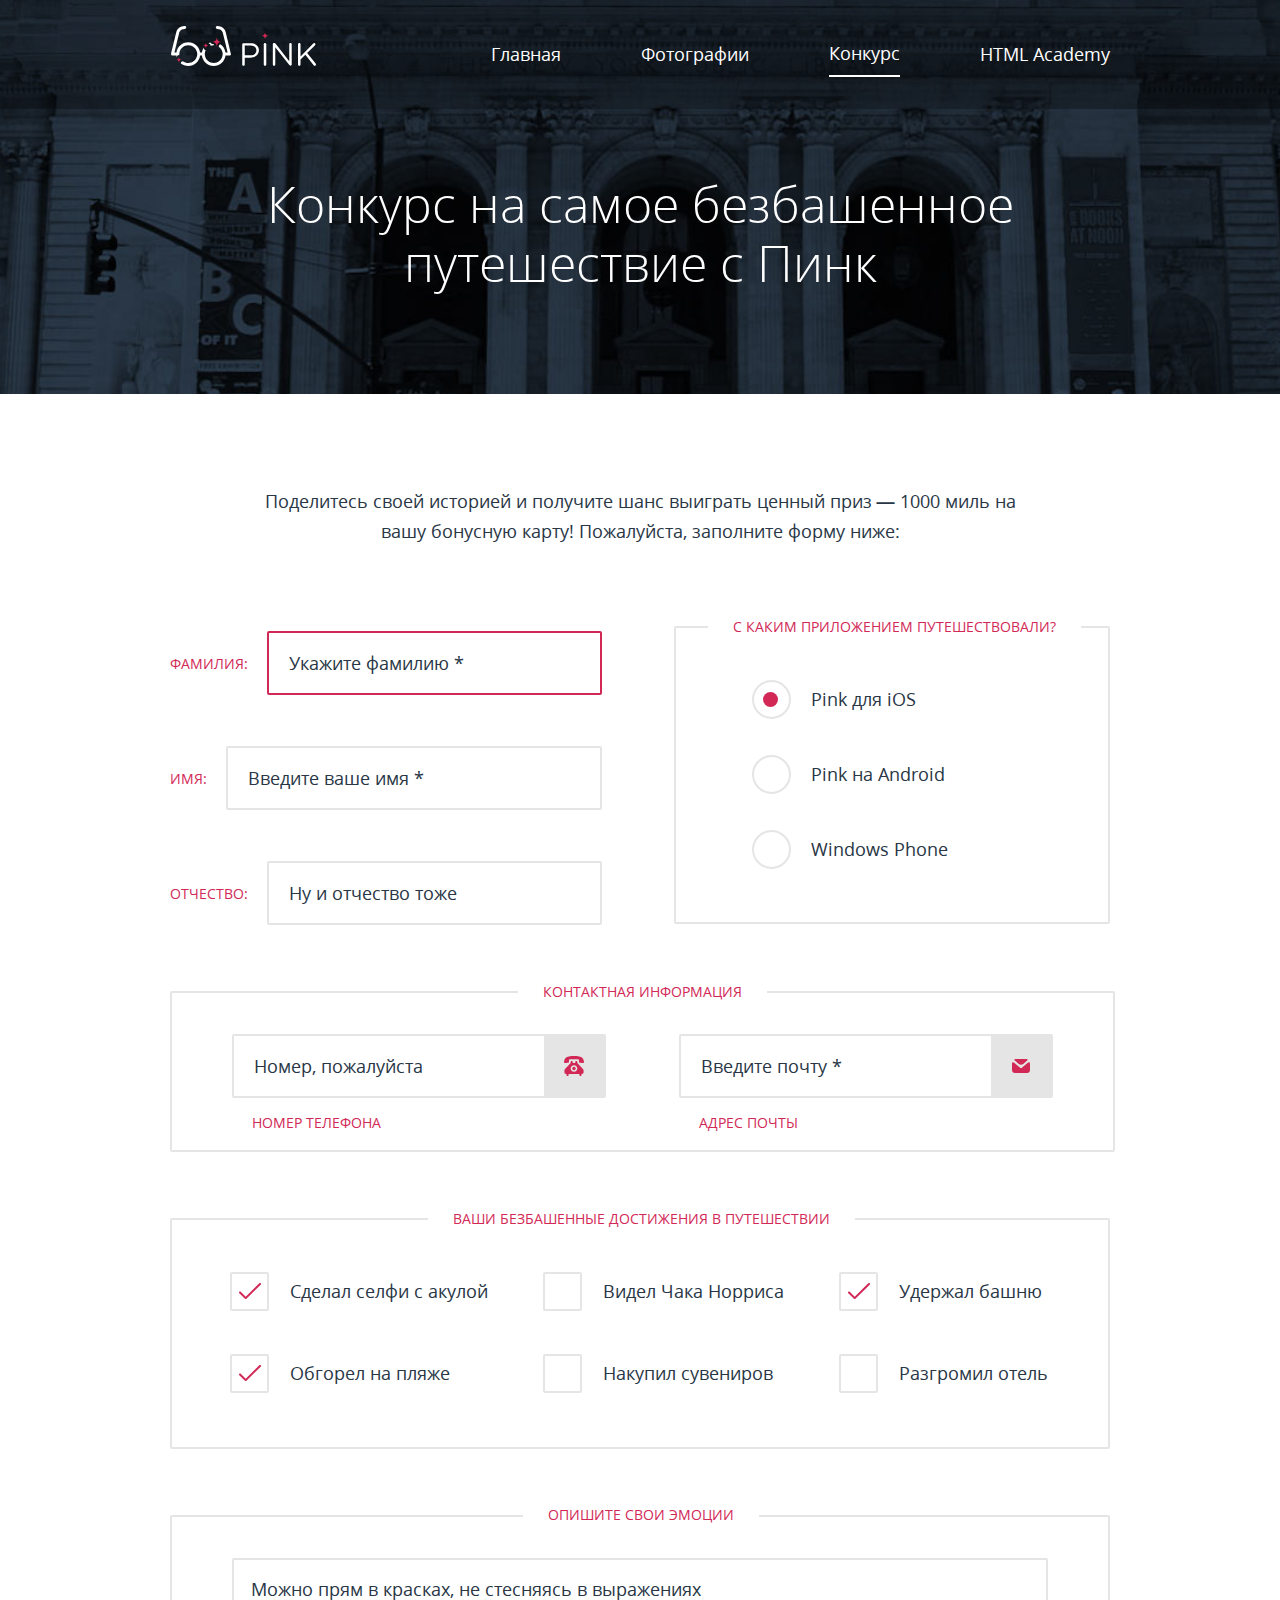
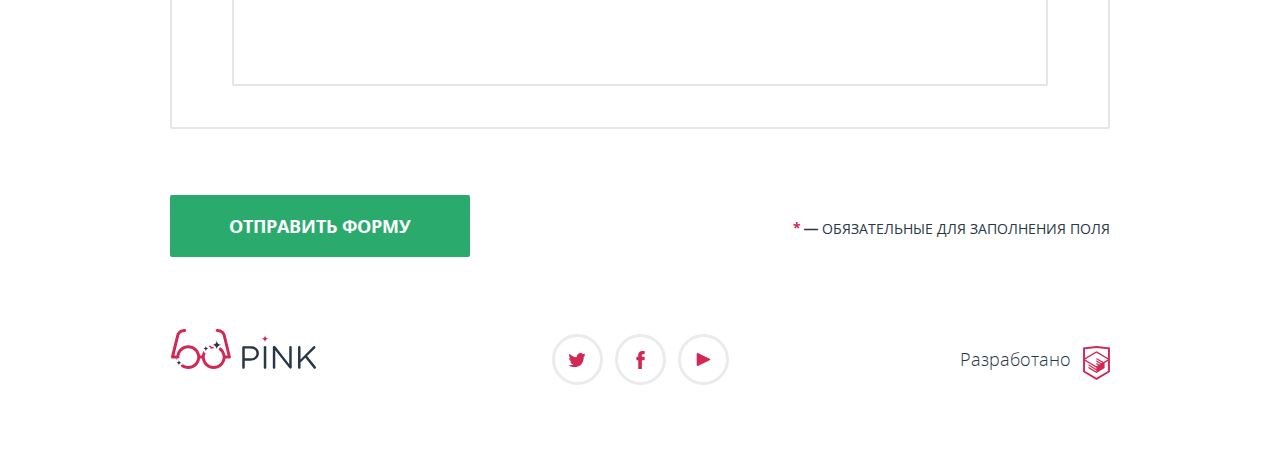
==== commit e370d7c4: "правит ПП" ====
--- a/form.html
+++ b/form.html
@@ -1,4 +1,4 @@
-<!DOCTYPE html><html lang="ru"><head><meta charset="utf-8"><meta name="viewport" content="width=device-width,initial-scale=1"><title>HTML Academy: Пинк</title><link rel="stylesheet" href="css/style.css"></head><body><div style="display:none"><svg xmlns="http://www.w3.org/2000/svg" xmlns:xlink="http://www.w3.org/1999/xlink"><symbol id="icon-editor-contrast" viewbox="-35.422 -7.96 31.92 31.92">
+<!DOCTYPE html><html lang="ru"><head><meta charset="utf-8"><meta name="viewport" content="width=device-width,initial-scale=1"><title>HTML Academy: Пинк</title><link rel="preload" href="fonts/opensans.woff2" as="font" type="font/woff2" crossorigin=""><link rel="preload" href="fonts/opensansbold.woff2" as="font" type="font/woff2" crossorigin=""><link rel="preload" href="fonts/opensanslight.woff2" as="font" type="font/woff2" crossorigin=""><link rel="stylesheet" href="css/style.css"></head><body><div style="display: none"><svg xmlns="http://www.w3.org/2000/svg" xmlns:xlink="http://www.w3.org/1999/xlink"><symbol id="icon-editor-contrast" viewbox="-35.422 -7.96 31.92 31.92">
   <path d="M-19.462-3.96c6.595,0,11.96,5.365,11.96,11.96s-5.365,11.96-11.96,11.96S-31.422,14.595-31.422,8 S-26.057-3.96-19.462-3.96 M-19.462-7.96c-8.814,0-15.96,7.145-15.96,15.96c0,8.813,7.146,15.96,15.96,15.96S-3.502,16.813-3.502,8 C-3.502-0.815-10.648-7.96-19.462-7.96L-19.462-7.96z"></path>
   <path d="M-19.462,16.331c4.706,0,8.52-3.813,8.52-8.52c0-4.705-3.813-8.519-8.52-8.519"></path>
 </symbol><symbol id="icon-editor-crop" viewbox="0 0 48 48">
@@ -12,9 +12,6 @@
   <rect y="40" width="48" height="3"></rect>
 </symbol><symbol id="icon-facebook" viewbox="0 0 8.673 18.944">
   <path fill="#d22856" d="M6.275,3.357c0.799,0,1.599,0,2.398,0c0-1.119,0-2.238,0-3.357c-0.959,0-1.92,0-2.878,0C2.656,0.181,1.54,2.387,1.948,6.115 H0v3.517h1.958c0,3.104,0,6.208,0,9.312c1.279,0,2.558,0,3.837,0c0-3.104,0-6.208,0-9.312h2.857V6.115H5.786 C5.765,5.07,5.75,3.709,6.275,3.357z"></path>
-</symbol><symbol id="icon-map-marker" viewbox="0 0 35.983 35.983">
-  <circle fill="#FFFFFF" cx="17.991" cy="17.991" r="17.991"></circle>
-  <circle fill="#D22856" cx="17.991" cy="17.991" r="7.866"></circle>
 </symbol><symbol id="icon-menu-burger" viewbox="0 0 49.945 24.007">
   <g id="miu">
     <g id="editor_list_view_hambuger_menu_glyph">
@@ -30,13 +27,6 @@
   <path fill="#FFFFFF" d="M15.087,11.933l8.56-8.559c0.293-0.293,0.293-0.768,0-1.061L21.554,0.22C21.414,0.079,21.223,0,21.023,0 c-0.199,0-0.391,0.079-0.529,0.22l-8.561,8.56l-8.56-8.56c-0.282-0.282-0.78-0.282-1.061,0L0.22,2.313 c-0.293,0.293-0.293,0.768,0,1.061l8.56,8.559l-8.56,8.559c-0.293,0.293-0.293,0.768,0,1.062l2.093,2.094 c0.141,0.142,0.331,0.22,0.53,0.22c0.199,0,0.39-0.078,0.53-0.22l8.561-8.56l8.56,8.56c0.141,0.142,0.332,0.22,0.53,0.22 c0.199,0,0.39-0.078,0.53-0.22l2.093-2.094c0.293-0.294,0.293-0.769,0-1.062L15.087,11.933z"></path>
 </symbol><symbol id="icon-no" viewbox="0 0 26.752 26.752">
   <path d="M15.497,13.376L26.312,2.562c0.586-0.585,0.586-1.535,0-2.121s-1.535-0.586-2.121,0L13.376,11.255L2.562,0.439 c-0.586-0.586-1.535-0.586-2.121,0c-0.586,0.585-0.586,1.535,0,2.121l10.814,10.815L0.439,24.19c-0.586,0.586-0.586,1.535,0,2.121 c0.293,0.293,0.677,0.439,1.061,0.439s0.768-0.146,1.061-0.439l10.815-10.814L24.19,26.312c0.293,0.293,0.677,0.439,1.061,0.439 s0.768-0.146,1.061-0.439c0.586-0.586,0.586-1.535,0-2.121L15.497,13.376z"></path>
-</symbol><symbol id="icon-quotes" viewbox="0 0 78.672 63.789">
-  <g>
-    <path d="M34.967,7.063L30.713,0C28.272,1.495,0,12.207,0,39.617c0,7.231,0.336,24.172,18.9,24.172 c11.187,0,13.94-10.279,13.94-13.584c0-21.977-21.382-14.177-21.382-14.177C11.458,17.957,31.263,9.184,34.967,7.063z"></path>
-  </g>
-  <g>
-    <path d="M78.672,7.063L74.418,0c-2.44,1.495-30.713,12.207-30.713,39.617c0,7.231,0.337,24.172,18.9,24.172 c11.187,0,13.939-10.279,13.939-13.584c0-21.977-21.381-14.177-21.381-14.177C55.165,17.957,74.969,9.184,78.672,7.063z"></path>
-  </g>
 </symbol><symbol id="icon-review-arrow-left" viewbox="0 0 21.706 41.719">
   <path d="M2.045,20.859L21.458,1.446c0.331-0.331,0.331-0.867,0-1.198c-0.33-0.331-0.867-0.331-1.197,0L0.248,20.261 c-0.331,0.33-0.331,0.867,0,1.197l20.013,20.013c0.164,0.165,0.382,0.248,0.599,0.248s0.434-0.083,0.599-0.248 c0.331-0.331,0.331-0.867,0-1.198L2.045,20.859z"></path>
 </symbol><symbol id="icon-review-arrow-right" viewbox="0 0 21.706 41.719">
@@ -149,4 +139,4 @@
   </g>
   <path d="M60.498,28.266"></path>
   <path d="M60.462,28.016c-0.002-0.009-5.175-21.365-5.175-21.365C54.926,4.303,52.694,0,46.688,0 c-0.829,0-1.5,0.671-1.5,1.5s0.671,1.5,1.5,1.5c4.856,0,5.575,3.729,5.639,4.143l4.767,19.701h-2.073 c-0.742-5.927-5.802-10.531-11.927-10.531s-11.186,4.604-11.927,10.531h-1.82c-0.741-5.927-5.802-10.531-11.927-10.531 S6.235,20.917,5.493,26.844H3.42L8.187,7.143C8.25,6.729,8.97,3,13.826,3c0.829,0,1.5-0.671,1.5-1.5S14.655,0,13.826,0 C7.82,0,5.588,4.303,5.227,6.651c0,0-5.173,21.356-5.175,21.365c-0.266,1.109,0.531,1.826,1.426,1.826 c0.012,0,0.023,0.004,0.036,0.004h3.982c0.741,5.926,5.802,10.53,11.927,10.53s11.185-4.604,11.927-10.53h1.814 c0.742,5.926,5.802,10.53,11.927,10.53s11.186-4.604,11.927-10.53H59c0.012,0,0.023-0.004,0.036-0.004 C59.931,29.842,60.728,29.125,60.462,28.016z M26.315,29.844c-0.715,4.272-4.421,7.531-8.896,7.531c-4.475,0-8.18-3.259-8.896-7.531 c-0.082-0.488-0.135-0.988-0.135-1.5s0.053-1.011,0.135-1.5c0.715-4.271,4.421-7.531,8.896-7.531c4.475,0,8.18,3.26,8.896,7.531 c0.082,0.489,0.135,0.988,0.135,1.5S26.397,29.355,26.315,29.844z M51.99,29.844c-0.716,4.272-4.421,7.531-8.896,7.531 c-4.475,0-8.181-3.259-8.896-7.531c-0.082-0.488-0.135-0.988-0.135-1.5s0.053-1.011,0.135-1.5c0.716-4.271,4.421-7.531,8.896-7.531 c4.475,0,8.181,3.26,8.896,7.531c0.082,0.489,0.135,0.988,0.135,1.5S52.072,29.355,51.99,29.844z"></path>
-</symbol></svg></div><header class="header header__not-main header--closed"><div class="header__top-box"><div class="header__wrapper"><div class="header__top header__top--closed header__top--nojs"><div class="header__container"><div class="header__logo-container"><a class="header__logo" href="index.html"><svg class="header__logo-mobile-white" width="75" height="22"><use xlink:href="#logo-pink-white-mobile"></use></svg> <svg class="header__logo-tablet-white" width="147" height="40"><use xlink:href="#logo-pink-white-tablet"></use></svg> <svg class="header__logo-desktop-white" width="147" height="40"><use xlink:href="#logo-pink-white-desktop"></use></svg></a></div><button class="header__button header__button--hidden" type="button"><svg class="header__button-svg header__button-svg--burger" width="50" height="24"><use xlink:href="#icon-menu-burger"></use></svg> <svg class="header__button-svg header__button-svg--cross" width="24" height="23"><use xlink:href="#icon-menu-cross"></use></svg></button></div></div><nav class="header__nav main-nav header__nav--nojs header__nav--closed"><ul class="main-nav__list--opened main-nav__list"><li class="main-nav__item"><a class="main-nav__link" href="index.html">Главная</a></li><li class="main-nav__item"><a class="main-nav__link" href="photo.html">Фотографии</a></li><li class="main-nav__item main-nav__item--current"><a class="main-nav__link main-nav__link--current">Конкурс</a></li><li class="main-nav__item"><a class="main-nav__link" href="https://htmlacademy.ru/intensive/adaptive">HTML Academy</a></li></ul></nav></div></div><h1 class="header__text">Конкурс на самое безбашенное путешествие с Пинк</h1></header><main class="competition"><div class="competition__wrapper"><h2 class="competition__text">Поделитесь своей историей и получите шанс выиграть ценный приз — 1000 миль на вашу бонусную карту! <span class="competition__hidden-text">Пожалуйста, заполните форму ниже:</span></h2><form class="competition__form" action="https://echo.htmlacademy.ru" method="post"><fieldset class="filters-group filters-group__fullname input-block"><div class="filters-group__narrow"><p class="input-block__item input-block__item--input"><label class="input-block__fullname-label" for="surname-field">Фамилия:</label> <input type="text" class="input-block__input" name="surname" id="surname-field" placeholder="Укажите фамилию *" autofocus="" required=""></p><p class="input-block__item input-block__item--input"><label class="input-block__fullname-label" for="name-field">Имя:</label> <input type="text" class="input-block__input" name="name" id="name-field" placeholder="Введите ваше имя *" required=""></p><p class="input-block__item input-block__item--input"><label class="input-block__fullname-label" for="patronymic-field">Отчество:</label> <input type="text" class="input-block__input" name="patronymic" id="patronymic-field" placeholder="Ну и отчество тоже"></p></div></fieldset><fieldset class="filters-group filters-group__achievements input-block"><h3 class="filters-group__title">Ваши безбашенные достижения в путешествии</h3><div class="filters-group__wide"><div class="input-block__list"><div class="input-block__item-checkbox"><div class="input-block__checkbox-container"><input class="input-block__input input-block__input--checkbox visually-hidden" type="checkbox" name="selfie" id="selfie-field" checked="checked"> <label class="input-block__text input-block__checkbox-text" for="selfie-field">Сделал селфи с акулой</label></div><div class="input-block__checkbox-container"><input class="input-block__input input-block__input--checkbox visually-hidden" type="checkbox" name="beach" id="beach-field" checked="checked"> <label class="input-block__text input-block__checkbox-text" for="beach-field">Обгорел на пляже</label></div></div><div class="input-block__item-checkbox"><div class="input-block__checkbox-container"><input class="input-block__input input-block__input--checkbox visually-hidden" type="checkbox" name="cinema-star" id="cinema-star-field"> <label class="input-block__text input-block__checkbox-text" for="cinema-star-field">Видел Чака Норриса</label></div><div class="input-block__checkbox-container"><input class="input-block__input input-block__input--checkbox visually-hidden" type="checkbox" name="souvenir" id="souvenir-field"> <label class="input-block__text input-block__checkbox-text" for="souvenir-field">Накупил сувениров</label></div></div><div class="input-block__item-checkbox"><div class="input-block__checkbox-container"><input class="input-block__input input-block__input--checkbox visually-hidden" type="checkbox" name="tower" id="tower-field" checked="checked"> <label class="input-block__text input-block__checkbox-text" for="tower-field">Удержал башню</label></div><div class="input-block__checkbox-container"><input class="input-block__input input-block__input--checkbox visually-hidden" type="checkbox" name="hotel" id="hotel-field"> <label class="input-block__text input-block__checkbox-text" for="hotel-field">Разгромил отель</label></div></div></div></div></fieldset><fieldset class="filters-group filters-group__contacts input-block"><h3 class="filters-group__title">Контактная информация</h3><div class="filters-group__wide"><div class="filters-group__contact-info"><p class="input-block__item input-block__item--input"><label class="input-block__contacts-label input-block__phone" for="phone-field">Номер телефона</label> <input type="tel" class="input-block__input input-block__contacts-input" name="phone" id="phone-field" placeholder="Номер, пожалуйста" pattern="\+7\-[0-9]{3}-[0-9]{3}-[0-9]{4}"></p><p class="input-block__item input-block__item--input"><label class="input-block__contacts-label input-block__email" for="email-field">Адрес почты</label> <input type="email" class="input-block__input input-block__contacts-input" name="email" id="email-field" placeholder="Введите почту *" required=""></p></div></div></fieldset><fieldset class="filters-group filters-group__platform input-block"><h3 class="filters-group__title">С каким приложением путешествовали?</h3><div class="filters-group__narrow"><ul class="input-block__list input-block__list-radio"><li class="input-block__item-radio"><input class="input-block__input input-block__input--radiobutton visually-hidden" type="radio" name="phone-type" id="radio1" checked="checked"> <label class="input-block__text input-block__radio-text" for="radio1">Pink для iOS</label></li><li class="input-block__item-radio"><input class="input-block__input input-block__input--radiobutton visually-hidden" type="radio" name="phone-type" id="radio2"> <label class="input-block__text input-block__radio-text" for="radio2">Pink на Android</label></li><li class="input-block__item-radio"><input class="input-block__input input-block__input--radiobutton visually-hidden" type="radio" name="phone-type" id="radio3"> <label class="input-block__text input-block__radio-text" for="radio3">Windows Phone</label></li></ul></div></fieldset><fieldset class="filters-group filters-group__emotions input-block"><h3 class="filters-group__title">Опишите свои эмоции</h3><div class="filters-group__wide"><textarea class="input-block__input input-block__input--textarea" name="emotions" id="emotions-field" cols="30" rows="10" placeholder="Можно прям в красках, не стесняясь в выражениях"></textarea></div></fieldset><div class="competition__btn-box competition__container"><button class="competition__btn btn" type="submit">Отправить форму</button> <small class="competition__legend competition__legend--mobile"><sup class="competition__footnote">*</sup> — обязательные поля </small><small class="competition__legend competition__legend--desktop"><sup class="competition__footnote">*</sup> — обязательные для заполнения поля</small></div></form></div></main><div class="pop-up pop-up__error"><h2 class="pop-up__title">Что-то пошло не так!</h2><p class="pop-up__text">Проверьте поля, выделенные красным, скорее всего вы забыли их заполнить</p><div class="pop-up__button-wrapper"><button class="pop-up__btn btn" type="button">ok</button></div></div><div class="pop-up pop-up__ok"><h2 class="pop-up__title">Ваша заявка отправлена</h2><p class="pop-up__text">Спасибо за ваше участие, ваша заявка уже поступила к нам. В ближайшее время мы рассмотрим ее и<br>оповестим вас.</p><div class="pop-up__button-wrapper"><button class="pop-up__btn pop-up__btn--close" type="button">Закрыть окно</button></div></div><footer class="footer footer container"><h2 class="visually-hidden">Мы в соцсетях</h2><a class="footer__logo" href="index.html"><svg class="footer__svg footer__logo-mobile-blue" width="147" height="40"><use xlink:href="#logo-pink-blue-mobile"></use></svg> <svg class="footer__svg footer__logo-desktop-blue" width="147" height="40"><use xlink:href="#logo-pink-blue-desktop"></use></svg></a><ul class="footer__social-list"><li class="footer__social-item footer__social-item--twitter"><a class="footer__social-link" href="#" aria-label="Мы в twitter"><svg class="footer__social-logo" width="18" height="14" fill="#d22856" viewBox="0 0 18 14"><use xlink:href="#icon-twitter"></use></svg></a></li><li class="footer__social-item footer__social-item--facebook"><a class="footer__social-link" href="#" aria-label="Мы в facebook"><svg class="footer__social-logo" width="9" height="18" viewBox="0 0 9 18" fill="#d22856"><use xlink:href="#icon-facebook"></use></svg></a></li><li class="footer__social-item footer__social-item--youtube"><a class="footer__social-link" href="#" aria-label="Мы на youtube"><svg class="footer__social-logo" viewBox="0 0 15 13" width="15" height="13" fill="#d22856"><use xlink:href="#icon-youtube"></use></svg></a></li></ul><div class="footer__copyright"><p class="footer__text">Разработано</p><a class="footer__link" href="https://htmlacademy.ru/intensive/adaptive" aria-label="Переход на сайт HTML Academy"><svg class="footer__logo-htmlacademy" width="27" height="34" fill="#d22856"><use xlink:href="#logo-htmlacademy"></use></svg></a></div></footer><script src="js/script.js"></script></body></html>+</symbol></svg></div><header class="header header__not-main header--closed"><div class="header__top-box"><div class="header__wrapper"><div class="header__top header__top--closed header__top--nojs"><div class="header__container"><div class="header__logo-container"><a class="header__logo" href="index.html"><svg class="header__logo-mobile-white" width="75" height="22"><use xlink:href="#logo-pink-white-mobile"></use></svg> <svg class="header__logo-tablet-white" width="147" height="40"><use xlink:href="#logo-pink-white-tablet"></use></svg> <svg class="header__logo-desktop-white" width="147" height="40"><use xlink:href="#logo-pink-white-desktop"></use></svg></a></div><button class="header__button header__button--hidden" type="button"><svg class="header__button-svg header__button-svg--burger" width="50" height="24"><use xlink:href="#icon-menu-burger"></use></svg> <svg class="header__button-svg header__button-svg--cross" width="24" height="23"><use xlink:href="#icon-menu-cross"></use></svg></button></div></div><nav class="header__nav main-nav header__nav--nojs header__nav--closed"><ul class="main-nav__list--opened main-nav__list"><li class="main-nav__item"><a class="main-nav__link" href="index.html">Главная</a></li><li class="main-nav__item"><a class="main-nav__link" href="photo.html">Фотографии</a></li><li class="main-nav__item main-nav__item--current"><a class="main-nav__link main-nav__link--current">Конкурс</a></li><li class="main-nav__item"><a class="main-nav__link" href="https://htmlacademy.ru/intensive/adaptive">HTML Academy</a></li></ul></nav></div></div><h1 class="header__text">Конкурс на самое безбашенное путешествие с Пинк</h1></header><main class="competition"><div class="competition__wrapper"><h2 class="competition__text">Поделитесь своей историей и получите шанс выиграть ценный приз — 1000 миль на вашу бонусную карту! <span class="competition__hidden-text">Пожалуйста, заполните форму ниже:</span></h2><form class="competition__form" action="https://echo.htmlacademy.ru" method="post"><fieldset class="filters-group filters-group__fullname input-block"><div class="filters-group__narrow"><p class="input-block__item input-block__item--input"><label class="input-block__fullname-label" for="surname-field">Фамилия:</label> <input type="text" class="input-block__input" name="surname" id="surname-field" placeholder="Укажите фамилию *" autofocus="" required="" aria-required="true"></p><p class="input-block__item input-block__item--input"><label class="input-block__fullname-label" for="name-field">Имя:</label> <input type="text" class="input-block__input" name="name" id="name-field" placeholder="Введите ваше имя *" required="" aria-required="true"></p><p class="input-block__item input-block__item--input"><label class="input-block__fullname-label" for="patronymic-field">Отчество:</label> <input type="text" class="input-block__input" name="patronymic" id="patronymic-field" placeholder="Ну и отчество тоже"></p></div></fieldset><fieldset class="filters-group filters-group__achievements input-block"><h3 class="filters-group__title">Ваши безбашенные достижения в путешествии</h3><div class="filters-group__wide"><div class="input-block__list"><div class="input-block__item-checkbox"><div class="input-block__checkbox-container"><input class="input-block__input input-block__input--checkbox visually-hidden" type="checkbox" name="selfie" id="selfie-field" checked="checked"> <label class="input-block__text input-block__checkbox-text" for="selfie-field">Сделал селфи с акулой</label></div><div class="input-block__checkbox-container"><input class="input-block__input input-block__input--checkbox visually-hidden" type="checkbox" name="beach" id="beach-field" checked="checked"> <label class="input-block__text input-block__checkbox-text" for="beach-field">Обгорел на пляже</label></div></div><div class="input-block__item-checkbox"><div class="input-block__checkbox-container"><input class="input-block__input input-block__input--checkbox visually-hidden" type="checkbox" name="cinema-star" id="cinema-star-field"> <label class="input-block__text input-block__checkbox-text" for="cinema-star-field">Видел Чака Норриса</label></div><div class="input-block__checkbox-container"><input class="input-block__input input-block__input--checkbox visually-hidden" type="checkbox" name="souvenir" id="souvenir-field"> <label class="input-block__text input-block__checkbox-text" for="souvenir-field">Накупил сувениров</label></div></div><div class="input-block__item-checkbox"><div class="input-block__checkbox-container"><input class="input-block__input input-block__input--checkbox visually-hidden" type="checkbox" name="tower" id="tower-field" checked="checked"> <label class="input-block__text input-block__checkbox-text" for="tower-field">Удержал башню</label></div><div class="input-block__checkbox-container"><input class="input-block__input input-block__input--checkbox visually-hidden" type="checkbox" name="hotel" id="hotel-field"> <label class="input-block__text input-block__checkbox-text" for="hotel-field">Разгромил отель</label></div></div></div></div></fieldset><fieldset class="filters-group filters-group__contacts input-block"><h3 class="filters-group__title">Контактная информация</h3><div class="filters-group__wide"><div class="filters-group__contact-info"><p class="input-block__item input-block__item--input"><label class="input-block__contacts-label input-block__phone" for="phone-field">Номер телефона</label> <input type="tel" class="input-block__input input-block__contacts-input" name="phone" id="phone-field" placeholder="Номер, пожалуйста" pattern="\+7\-[0-9]{3}-[0-9]{3}-[0-9]{4}"></p><p class="input-block__item input-block__item--input"><label class="input-block__contacts-label input-block__email" for="email-field">Адрес почты</label> <input type="email" class="input-block__input input-block__contacts-input" name="email" id="email-field" placeholder="Введите почту *" required="" aria-required="true"></p></div></div></fieldset><fieldset class="filters-group filters-group__platform input-block"><h3 class="filters-group__title">С каким приложением путешествовали?</h3><div class="filters-group__narrow"><ul class="input-block__list input-block__list-radio"><li class="input-block__item-radio"><input class="input-block__input input-block__input--radiobutton visually-hidden" type="radio" name="phone-type" id="radio1" checked="checked"> <label class="input-block__text input-block__radio-text" for="radio1">Pink для iOS</label></li><li class="input-block__item-radio"><input class="input-block__input input-block__input--radiobutton visually-hidden" type="radio" name="phone-type" id="radio2"> <label class="input-block__text input-block__radio-text" for="radio2">Pink на Android</label></li><li class="input-block__item-radio"><input class="input-block__input input-block__input--radiobutton visually-hidden" type="radio" name="phone-type" id="radio3"> <label class="input-block__text input-block__radio-text" for="radio3">Windows Phone</label></li></ul></div></fieldset><fieldset class="filters-group filters-group__emotions input-block"><h3 class="filters-group__title">Опишите свои эмоции</h3><div class="filters-group__wide"><textarea class="input-block__input input-block__input--textarea" name="emotions" id="emotions-field" cols="30" rows="10" placeholder="Можно прям в красках, не стесняясь в выражениях"></textarea></div></fieldset><div class="competition__btn-box competition__container"><button class="competition__btn btn" type="submit">Отправить форму</button> <small class="competition__legend competition__legend--mobile"><sup class="competition__footnote">*</sup> — обязательные поля </small><small class="competition__legend competition__legend--desktop"><sup class="competition__footnote">*</sup> — обязательные для заполнения поля</small></div></form></div></main><div class="pop-up pop-up__error"><h2 class="pop-up__title">Что-то пошло не так!</h2><p class="pop-up__text">Проверьте поля, выделенные красным, скорее всего вы забыли их заполнить</p><div class="pop-up__button-wrapper"><button class="pop-up__btn btn" type="button">ok</button></div></div><div class="pop-up pop-up__ok"><h2 class="pop-up__title">Ваша заявка отправлена</h2><p class="pop-up__text">Спасибо за ваше участие, ваша заявка уже поступила к нам. В ближайшее время мы рассмотрим ее и<br>оповестим вас.</p><div class="pop-up__button-wrapper"><button class="pop-up__btn pop-up__btn--close" type="button">Закрыть окно</button></div></div><footer class="footer footer container"><h2 class="visually-hidden">Мы в соцсетях</h2><a class="footer__logo" href="index.html"><svg class="footer__svg footer__logo-mobile-blue" width="147" height="40"><use xlink:href="#logo-pink-blue-mobile"></use></svg> <svg class="footer__svg footer__logo-desktop-blue" width="147" height="40"><use xlink:href="#logo-pink-blue-desktop"></use></svg></a><ul class="footer__social-list"><li class="footer__social-item footer__social-item--twitter"><a class="footer__social-link" href="#" aria-label="Мы в twitter"><svg class="footer__social-logo" width="18" height="14" fill="#d22856" viewBox="0 0 18 14"><use xlink:href="#icon-twitter"></use></svg></a></li><li class="footer__social-item footer__social-item--facebook"><a class="footer__social-link" href="#" aria-label="Мы в facebook"><svg class="footer__social-logo" width="9" height="18" viewBox="0 0 9 18" fill="#d22856"><use xlink:href="#icon-facebook"></use></svg></a></li><li class="footer__social-item footer__social-item--youtube"><a class="footer__social-link" href="#" aria-label="Мы на youtube"><svg class="footer__social-logo" viewBox="0 0 15 13" width="15" height="13" fill="#d22856"><use xlink:href="#icon-youtube"></use></svg></a></li></ul><div class="footer__copyright"><p class="footer__text">Разработано</p><a class="footer__link" href="https://htmlacademy.ru/intensive/adaptive" aria-label="Переход на сайт HTML Academy"><svg class="footer__logo-htmlacademy" width="27" height="34" fill="#d22856"><use xlink:href="#logo-htmlacademy"></use></svg></a></div></footer><script src="js/script.js"></script></body></html>--- a/css/style.css
+++ b/css/style.css
@@ -2,17 +2,20 @@
 @font-face {
   font-weight: 600;
   font-family: "OpenSans";
-  src: url("../fonts/opensans.woff") format("woff"), url("../fonts/opensans.woff2") format("woff2"); }
+  src: url("../fonts/opensans.woff") format("woff"), url("../fonts/opensans.woff2") format("woff2");
+  font-display: swap; }
 
 @font-face {
   font-weight: 700;
   font-family: "OpenSans";
-  src: url("../fonts/opensansbold.woff") format("woff"), url("../fonts/opensansbold.woff2") format("woff2"); }
+  src: url("../fonts/opensansbold.woff") format("woff"), url("../fonts/opensansbold.woff2") format("woff2");
+  font-display: swap; }
 
 @font-face {
   font-weight: 400;
   font-family: "OpenSans";
-  src: url("../fonts/opensanslight.woff") format("woff"), url("../fonts/opensanslight.woff2") format("woff2"); }
+  src: url("../fonts/opensanslight.woff") format("woff"), url("../fonts/opensanslight.woff2") format("woff2");
+  font-display: swap; }
 
 /*! normalize.css v8.0.0 | MIT License | github.com/necolas/normalize.css */
 /* Document
@@ -375,7 +378,8 @@
           justify-content: space-between;
   background: #1d2631 url("../img/bg-back-mobile@1x.jpg") no-repeat;
   background-size: 100% auto;
-  background-position-y: 259px; }
+  background-position-y: 259px;
+  background-color: #253240; }
   @media (-webkit-min-device-pixel-ratio: 1.5), (min-resolution: 144dpi), (min-resolution: 1.5dppx) {
     .header {
       background-image: url("../img/bg-back-mobile@2x.jpg");
@@ -402,6 +406,9 @@
   min-height: 735px;
   background-position-y: top; }
 
+.header--closed.header__main-page--nojs {
+  background-position-y: center; }
+
 .header__main-page.header__menu--opened {
   min-height: 991px;
   border-bottom: none; }
@@ -475,9 +482,6 @@
 
 .header__nav--nojs .main-nav__list--opened {
   display: block; }
-
-.main-nav--nojs .header__button {
-  display: none; }
 
 .header__top--closed .header__button {
   width: 50px;
@@ -514,7 +518,8 @@
   .header,
   .header__main-page {
     background: url("../img/bg-back-tablet@1x.jpg") no-repeat;
-    background-position: center 0; } }
+    background-position: center 0;
+    background-color: #253240; } }
   @media (min-width: 660px) and (-webkit-min-device-pixel-ratio: 1.5), (min-width: 660px) and (min-resolution: 144dpi), (min-width: 660px) and (min-resolution: 1.5dppx) {
     .header,
     .header__main-page {
@@ -551,6 +556,8 @@
     background-position-y: 255px; }
   .header__main-page.header--closed {
     min-height: 728px; }
+  .header--closed.header__main-page--nojs {
+    background-position-y: bottom; }
   .header__not-main.header__menu--opened {
     min-height: 695px;
     background-position-y: 255px; }
@@ -563,7 +570,8 @@
   .header__main-page,
   .header {
     background: url("../img/bg-back-desktop@1x.jpg") no-repeat center 0;
-    background-size: 234%; } }
+    background-size: 234%;
+    background-color: #253240; } }
   @media (min-width: 960px) and (-webkit-min-device-pixel-ratio: 1.5), (min-width: 960px) and (min-resolution: 144dpi), (min-width: 960px) and (min-resolution: 1.5dppx) {
     .header__main-page,
     .header {
@@ -619,7 +627,7 @@
             align-items: center;
     width: 940px;
     margin: 0 auto;
-    padding: 0px 10px; }
+    padding: 0 10px; }
   .header__top-box {
     background-color: rgba(0, 0, 0, 0.3); }
   .header__container {
@@ -829,7 +837,7 @@
   .intro {
     background: url("../img/iphone-hand-tablet@1x.png") no-repeat;
     background-color: transparent;
-    background-position: 27px bottom; } }
+    background-position: 0 bottom; } }
   @media (min-width: 660px) and (-webkit-min-device-pixel-ratio: 1.5), (min-width: 660px) and (min-resolution: 144dpi), (min-width: 660px) and (min-resolution: 1.5dppx) {
     .intro {
       background-image: url("../img/iphone-hand-tablet@2x.png");
@@ -863,7 +871,7 @@
     padding-top: 6px; }
   .intro__container {
     width: 298px;
-    margin-left: 46px; }
+    margin-left: 22px; }
   .intro__btn--white {
     display: block;
     margin-bottom: 47px; }
@@ -1196,6 +1204,7 @@
     margin-bottom: 46px;
     padding: 0 20px; }
   .effect__description {
+    position: relative;
     padding: 35px 0 0 71px; }
   .effect__title {
     margin: 0;
@@ -1240,9 +1249,14 @@
     font-family: "OpenSans", "Arial", "Helvetica", sans-serif;
     text-align: left;
     color: #d22856; }
-  .effect__link .effect__span {
+  .effect__link--underline::before {
     display: inline-block;
-    border-bottom: 1px solid #d22856; }
+    position: absolute;
+    content: "";
+    bottom: 41px;
+    height: 1px;
+    width: 226px;
+    background-color: #d22856; }
   .effect__wrap {
     display: none; } }
 
@@ -1291,7 +1305,10 @@
     line-height: 30px; }
   .effect__link {
     font-size: 18.8px;
-    line-height: 18.8px; } }
+    line-height: 18.8px; }
+  .effect__link--underline::before {
+    bottom: 59px;
+    width: 290px; } }
 
 .review {
   position: relative;
@@ -1314,6 +1331,8 @@
 
 .review__toggle {
   display: none; }
+  .review__toggle:active, .review__toggle:focus {
+    outline: 2px solid #2395d6; }
 
 .review__wrapper {
   display: -webkit-box;
@@ -1433,7 +1452,7 @@
     padding-top: 184px;
     background-image: url("../img/icon-quotes.svg");
     background-repeat: no-repeat;
-    background-position: 50% 71px;
+    background-position: 50% 72px;
     background-size: 80px 63px; }
   .review__wrapper {
     width: 690px; }
@@ -1527,7 +1546,8 @@
   fill: #3dc644; }
 
 .price__icon-no {
-  fill: #f25b26; }
+  fill: #f25b26;
+  margin-left: auto; }
 
 .price__conainer {
   -webkit-box-sizing: border-box;
@@ -1535,10 +1555,6 @@
   width: 320px;
   padding: 0 20px;
   margin: 0 auto; }
-
-.price__wrapper {
-  width: 100%;
-  padding: 0; }
 
 .price__list {
   position: relative;
@@ -1581,7 +1597,9 @@
       -ms-flex-pack: justify;
           justify-content: space-between;
   margin: 0 auto;
-  overflow: hidden; }
+  overflow: hidden;
+  width: 100%;
+  padding: 0; }
 
 .price__row {
   font-weight: 400px;
@@ -1656,9 +1674,6 @@
 .price__option-name {
   -ms-flex-item-align: center;
       align-self: center; }
-
-.price__icon-no {
-  margin-left: auto; }
 
 .price__value-box {
   display: -webkit-box;
@@ -1775,20 +1790,6 @@
   padding: 0 20px;
   margin: 0 auto; }
 
-.contacts__map-box {
-  position: relative;
-  z-index: 1; }
-
-.contacts__map-box::before {
-  z-index: 1;
-  display: block;
-  content: "";
-  position: absolute;
-  top: 0;
-  width: 100%;
-  height: 50px;
-  background: url("../img/bg-triangle-white-footer.svg") center top/100% 35px no-repeat; }
-
 .contacts__wrapper {
   margin: 0 auto;
   padding-bottom: 39px; }
@@ -1806,6 +1807,8 @@
 
 .contacts__title {
   margin: 0;
+  margin-bottom: 1px;
+  margin-left: 2px;
   font-weight: 700;
   font-size: 18px;
   line-height: 27px;
@@ -1818,7 +1821,9 @@
       align-self: center; }
 
 .contacts__mail {
-  margin-bottom: 22px; }
+  position: relative;
+  margin-bottom: 22px;
+  padding-left: 3px; }
 
 .contacts__phone {
   margin-bottom: 20px; }
@@ -1849,13 +1854,16 @@
   display: block;
   word-wrap: break-word; }
 
-.contacts__span {
+.contacts__text--underline::before {
+  position: absolute;
   display: block;
-  line-height: 30px;
-  border-bottom: 1px solid transparent; }
-
-.contacts__span:hover {
-  border-bottom: 1px solid #283645; }
+  content: "";
+  top: 80px;
+  height: 1px;
+  width: 100%; }
+
+.contacts__text--underline:hover::before {
+  background-color: #283645; }
 
 .contacts__span:active,
 .contacts__span:focus {
@@ -1869,12 +1877,6 @@
 .contacts__link:focus {
   color: rgba(40, 54, 69, 0.3);
   cursor: pointer; }
-
-.contacts__map {
-  z-index: 0;
-  height: 200px;
-  background: url("../img/bg-map-mobile@1x.png") no-repeat center;
-  background-size: 100% auto; }
 
 @media (min-width: 660px) {
   .contacts {
@@ -1882,10 +1884,6 @@
   .contacts__container {
     width: 660px;
     padding: 0 20px; }
-  .contacts__map {
-    height: 374px;
-    background: url("../img/bg-map-tablet@1x.png") no-repeat center;
-    background-size: 100% auto; }
   .contacts__header {
     width: 370px;
     margin: 0 auto;
@@ -1902,7 +1900,7 @@
             flex-grow: 0;
     margin-bottom: 43px; }
   .contacts__title {
-    margin-bottom: 3px; }
+    margin-bottom: 4px; }
   .contacts__list {
     display: -webkit-box;
     display: -ms-flexbox;
@@ -1920,8 +1918,8 @@
         -ms-flex-align: center;
             align-items: center; }
   .contacts__item:first-child {
-    margin-left: 46px;
-    margin-right: 96px; }
+    margin-left: 44px;
+    margin-right: 92px; }
   .contacts__adress {
     -webkit-box-flex: 1;
         -ms-flex-positive: 1;
@@ -1946,13 +1944,6 @@
     padding: 0 10px; }
   .contacts__wrapper {
     padding: 0; }
-  .contacts__map {
-    height: 485px;
-    background: url("../img/bg-map-desktop@1x.png") no-repeat center;
-    background-size: 100% auto; }
-  .contacts__map-box::before {
-    height: 150px;
-    background-size: 100% 150px; }
   .contacts__svg {
     display: none; }
   .contacts__item:first-child {
@@ -1989,7 +1980,9 @@
     -ms-flex-negative: 0;
         flex-shrink: 0;
     margin: 0;
-    margin-right: 72px; }
+    margin-right: 67px; }
+    .contacts__adress .contacts__text {
+      padding-left: 0; }
   .contacts__header {
     width: 500px;
     margin-bottom: 55px;
@@ -2008,6 +2001,43 @@
         -ms-flex-pack: start;
             justify-content: flex-start;
     padding-bottom: 20px; } }
+
+.map {
+  position: relative;
+  z-index: 1;
+  height: 200px;
+  background: url("../img/bg-map-mobile@1x.png") no-repeat center;
+  background-size: cover; }
+
+.map::before {
+  z-index: 1;
+  display: block;
+  content: "";
+  position: absolute;
+  top: -2px;
+  width: 100%;
+  height: 50px;
+  background: url("../img/bg-triangle-white-footer.svg") center top/100% 35px no-repeat; }
+
+@media (min-width: 660px) {
+  .map {
+    height: 384px;
+    background: url("../img/bg-map-tablet@1x.jpg") no-repeat center;
+    background-size: 100% auto; }
+    .map::before {
+      top: -4px;
+      height: 80px;
+      background-size: 100% 80px; } }
+
+@media (min-width: 960px) {
+  .map {
+    height: 485px;
+    background: url("../img/bg-map-desktop@1x.jpg") no-repeat center;
+    background-size: 100% auto; }
+  .map::before {
+    top: -31px;
+    height: 150px;
+    background-size: 100% 150px; } }
 
 .competition {
   position: relative; }
@@ -2188,7 +2218,7 @@
   .competition__legend--mobile {
     display: none; }
   .competition__footnote {
-    top: 1.0em;
+    top: 1em;
     left: -0.2em;
     line-height: 0; } }
 
@@ -2459,12 +2489,17 @@
   color: #283645; }
 
 .input-block__input:hover {
-  border-color: #283645; }
+  border-color: #283645;
+  cursor: pointer; }
 
 .input-block__input:focus,
 .input-block__input:active {
   border-color: #d22856;
   outline: none; }
+
+.input-block__input:disabled + .input-block__text {
+  opacity: 0.3;
+  cursor: default; }
 
 .input-block__input::-webkit-input-placeholder {
   color: #283645; }
@@ -2486,6 +2521,9 @@
   font-family: "OpenSans", "Arial", "Helvetica", sans-serif;
   text-align: center;
   color: #283645; }
+
+.input-block__text:hover {
+  cursor: pointer; }
 
 .input-block__input--textarea {
   width: 100%;
@@ -2560,7 +2598,7 @@
             align-items: stretch;
     margin-bottom: 51px; }
   .input-block__item--input:last-of-type {
-    margin-bottom: 0px; }
+    margin-bottom: 0; }
   .input-block__text {
     padding: 8px 0 8px 69px; }
   .input-block__input--textarea {
@@ -2570,7 +2608,8 @@
   .input-block__contacts-input {
     margin: 0;
     margin-bottom: 10px;
-    padding-right: 60px; }
+    padding-right: 60px;
+    height: 64px; }
   .input-block__phone::before,
   .input-block__email::before {
     content: "";
@@ -3014,14 +3053,15 @@
   .footer__social-list {
     -ms-flex-item-align: end;
         align-self: flex-end;
-    margin: 0 auto; }
+    margin: 0 auto;
+    margin-top: 3px; }
   .footer__copyright {
     -ms-flex-item-align: end;
         align-self: flex-end;
     width: 150px;
-    margin-bottom: 2px; }
+    margin-bottom: 4px; }
   .footer__text {
-    padding-left: 21px; } }
+    padding-left: 22px; } }
 
 @media (min-width: 960px) {
   .footer {
@@ -3156,6 +3196,9 @@
     -webkit-box-direction: normal;
         -ms-flex-direction: column;
             flex-direction: column;
+    -webkit-box-pack: justify;
+        -ms-flex-pack: justify;
+            justify-content: space-between;
     min-height: 108px;
     padding-top: 24px;
     padding-right: 33px;
@@ -3256,6 +3299,8 @@
   background: url("../img/icon-heart.svg") no-repeat center;
   border: none;
   outline: none; }
+  .user-photo__btn:active, .user-photo__btn:focus {
+    outline: 2px solid #2395d6; }
 
 .user-photo__like {
   margin-left: 16px; }
@@ -3434,6 +3479,8 @@
   background-color: transparent;
   border: none;
   outline: none; }
+  .photo-upload__tool:active, .photo-upload__tool:focus {
+    outline: 2px solid #2395d6; }
 
 .photo-upload__range {
   margin: 0 20px;
